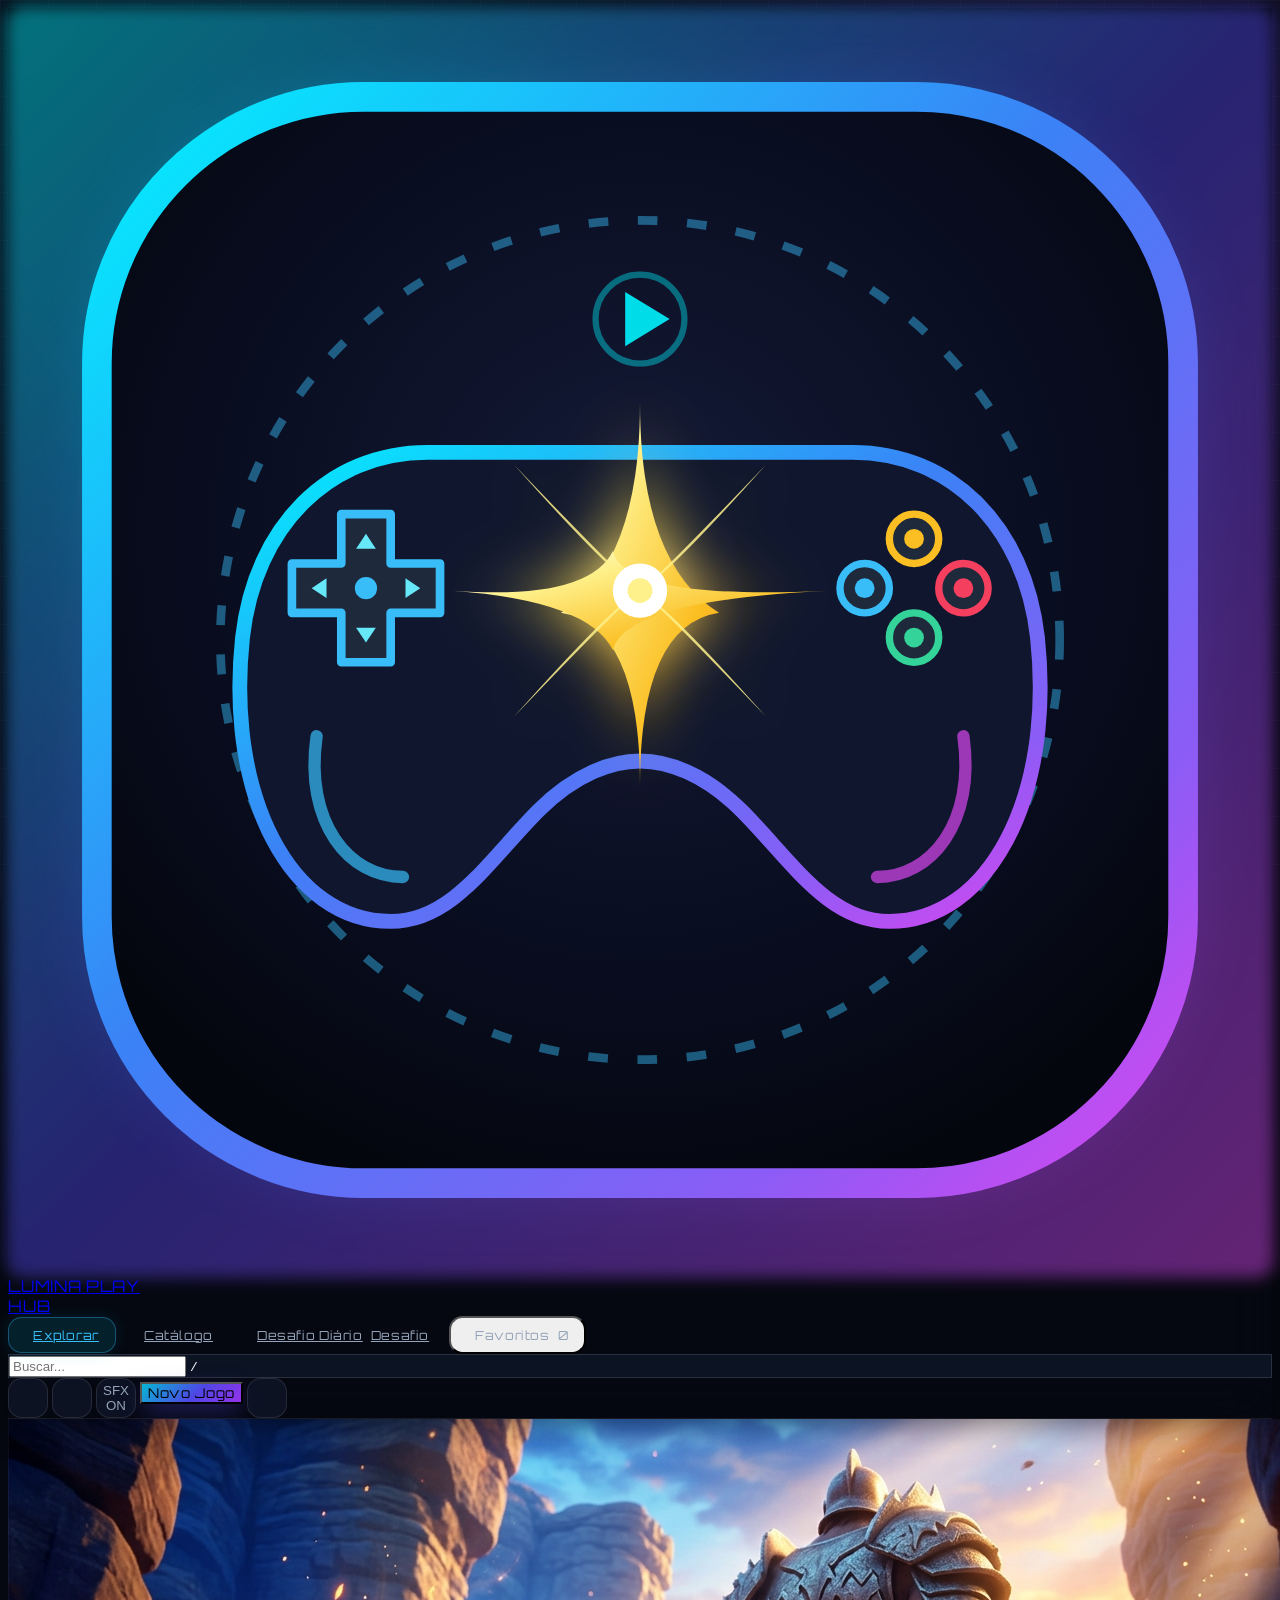
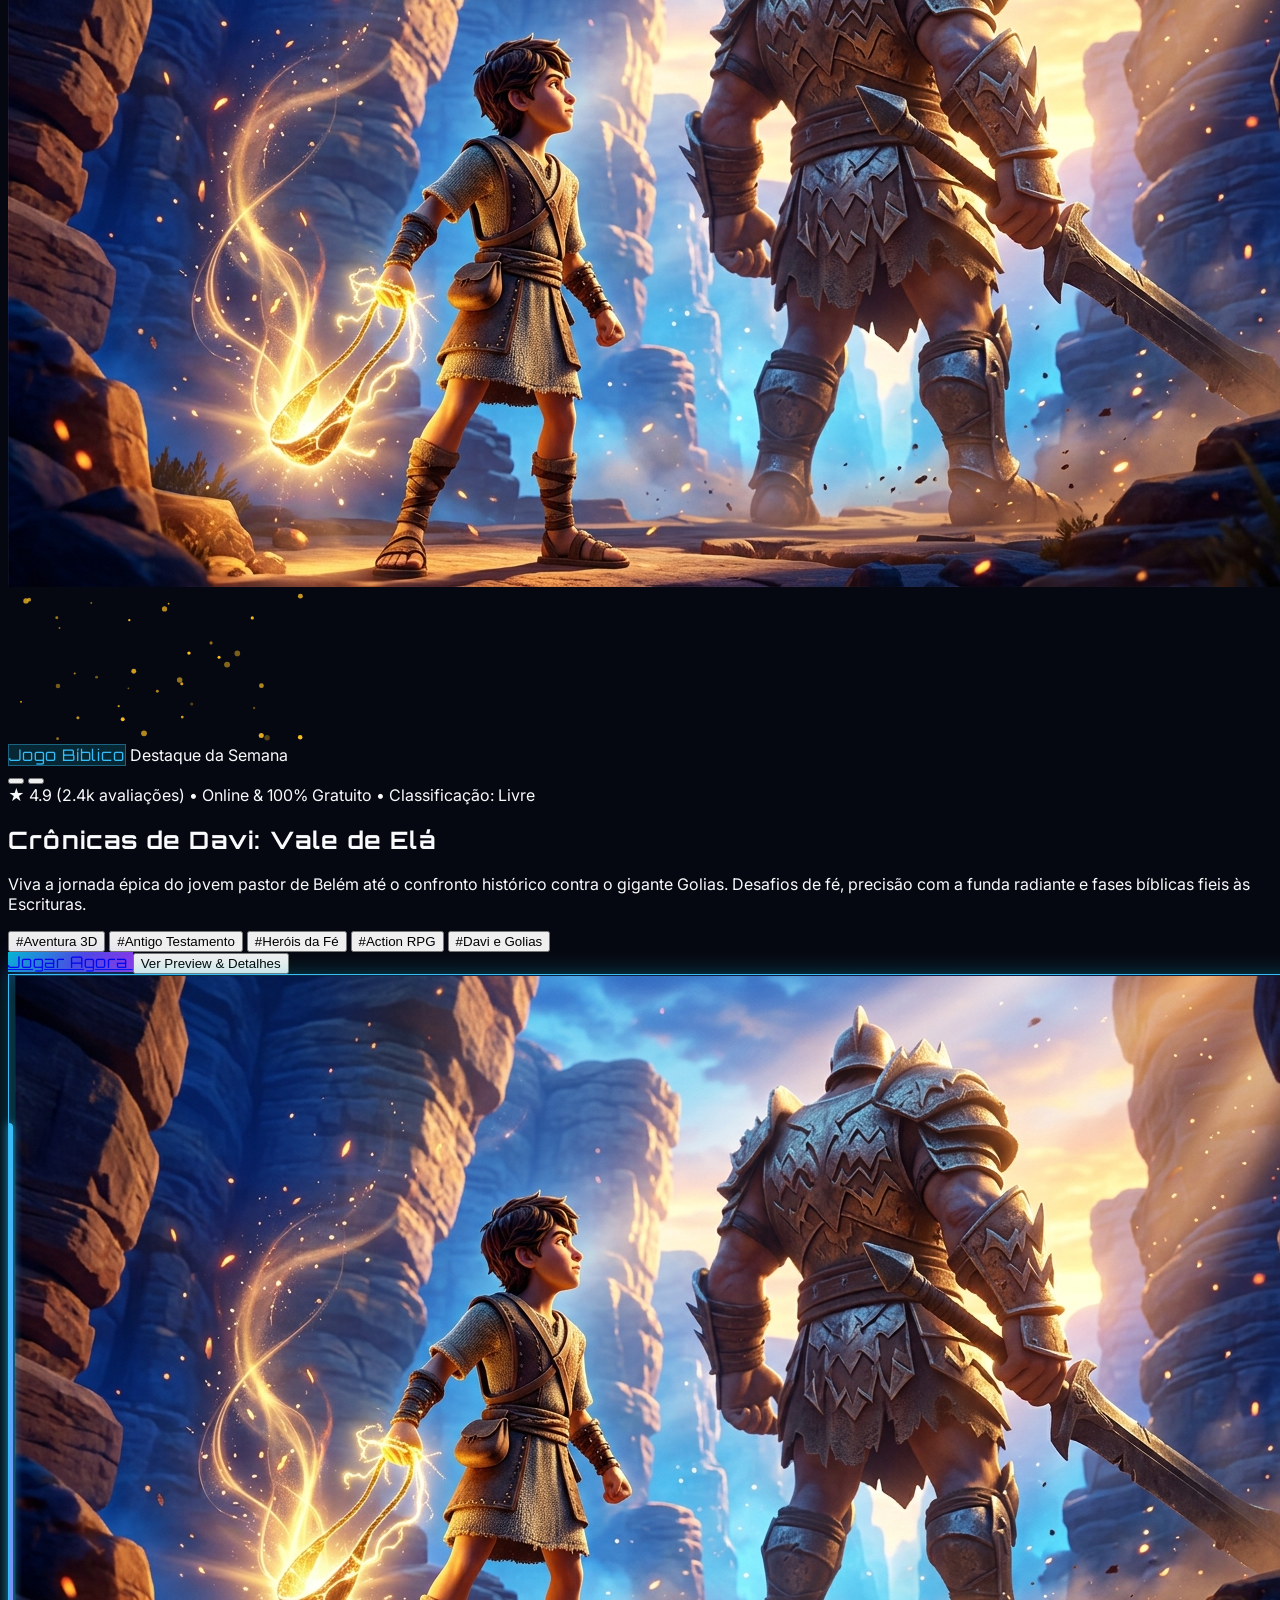
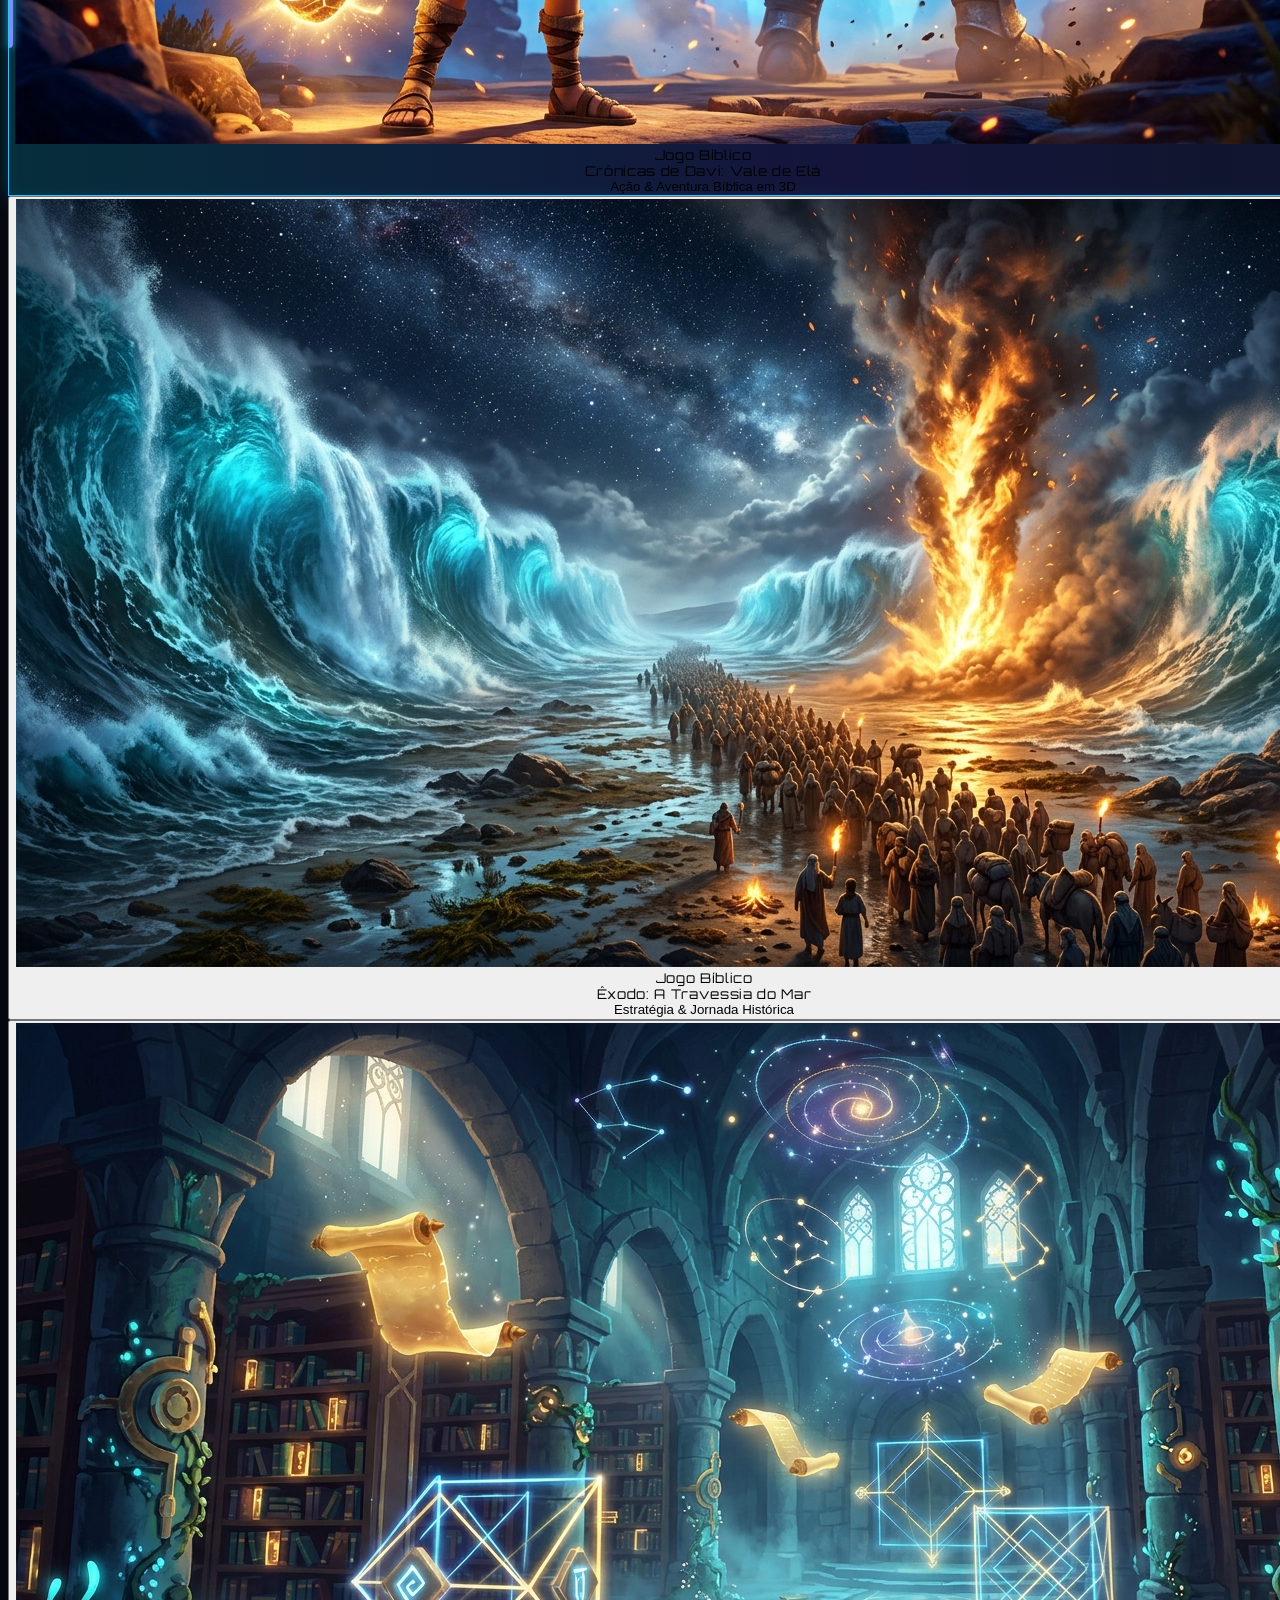
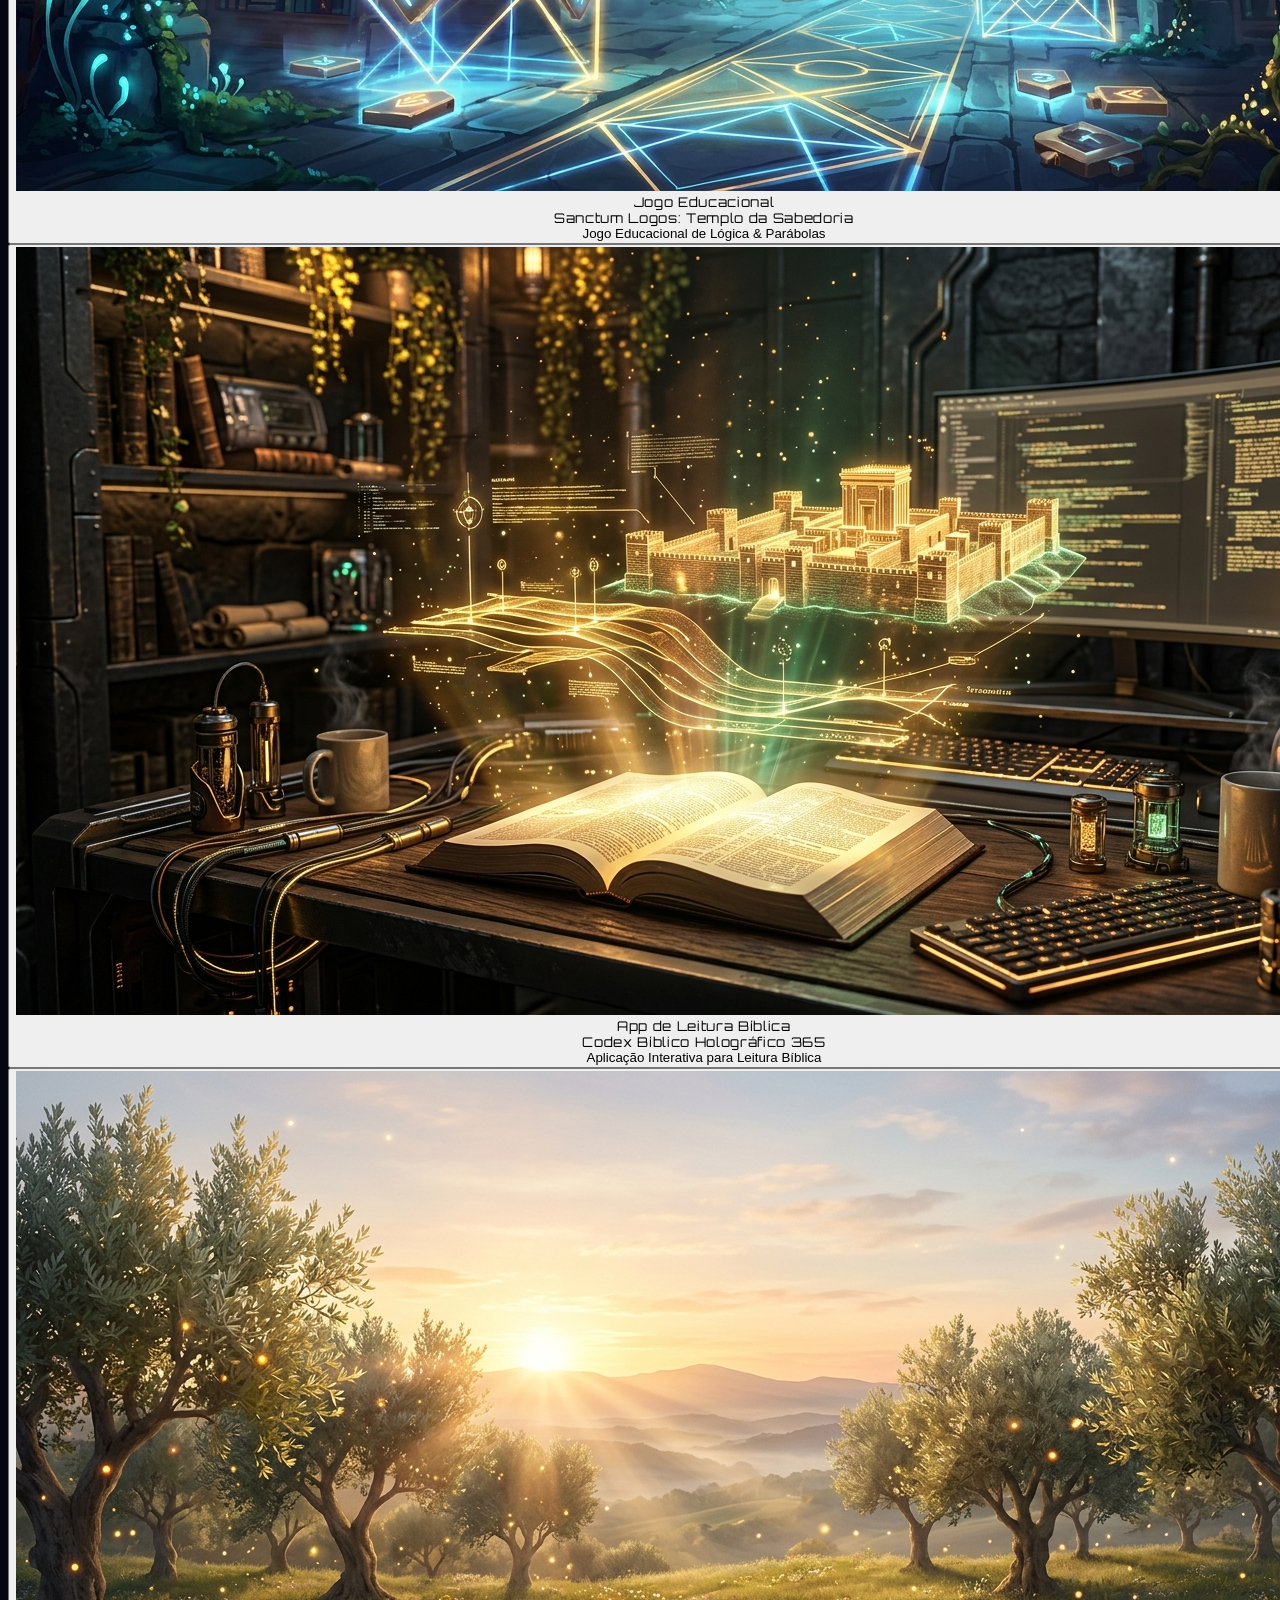
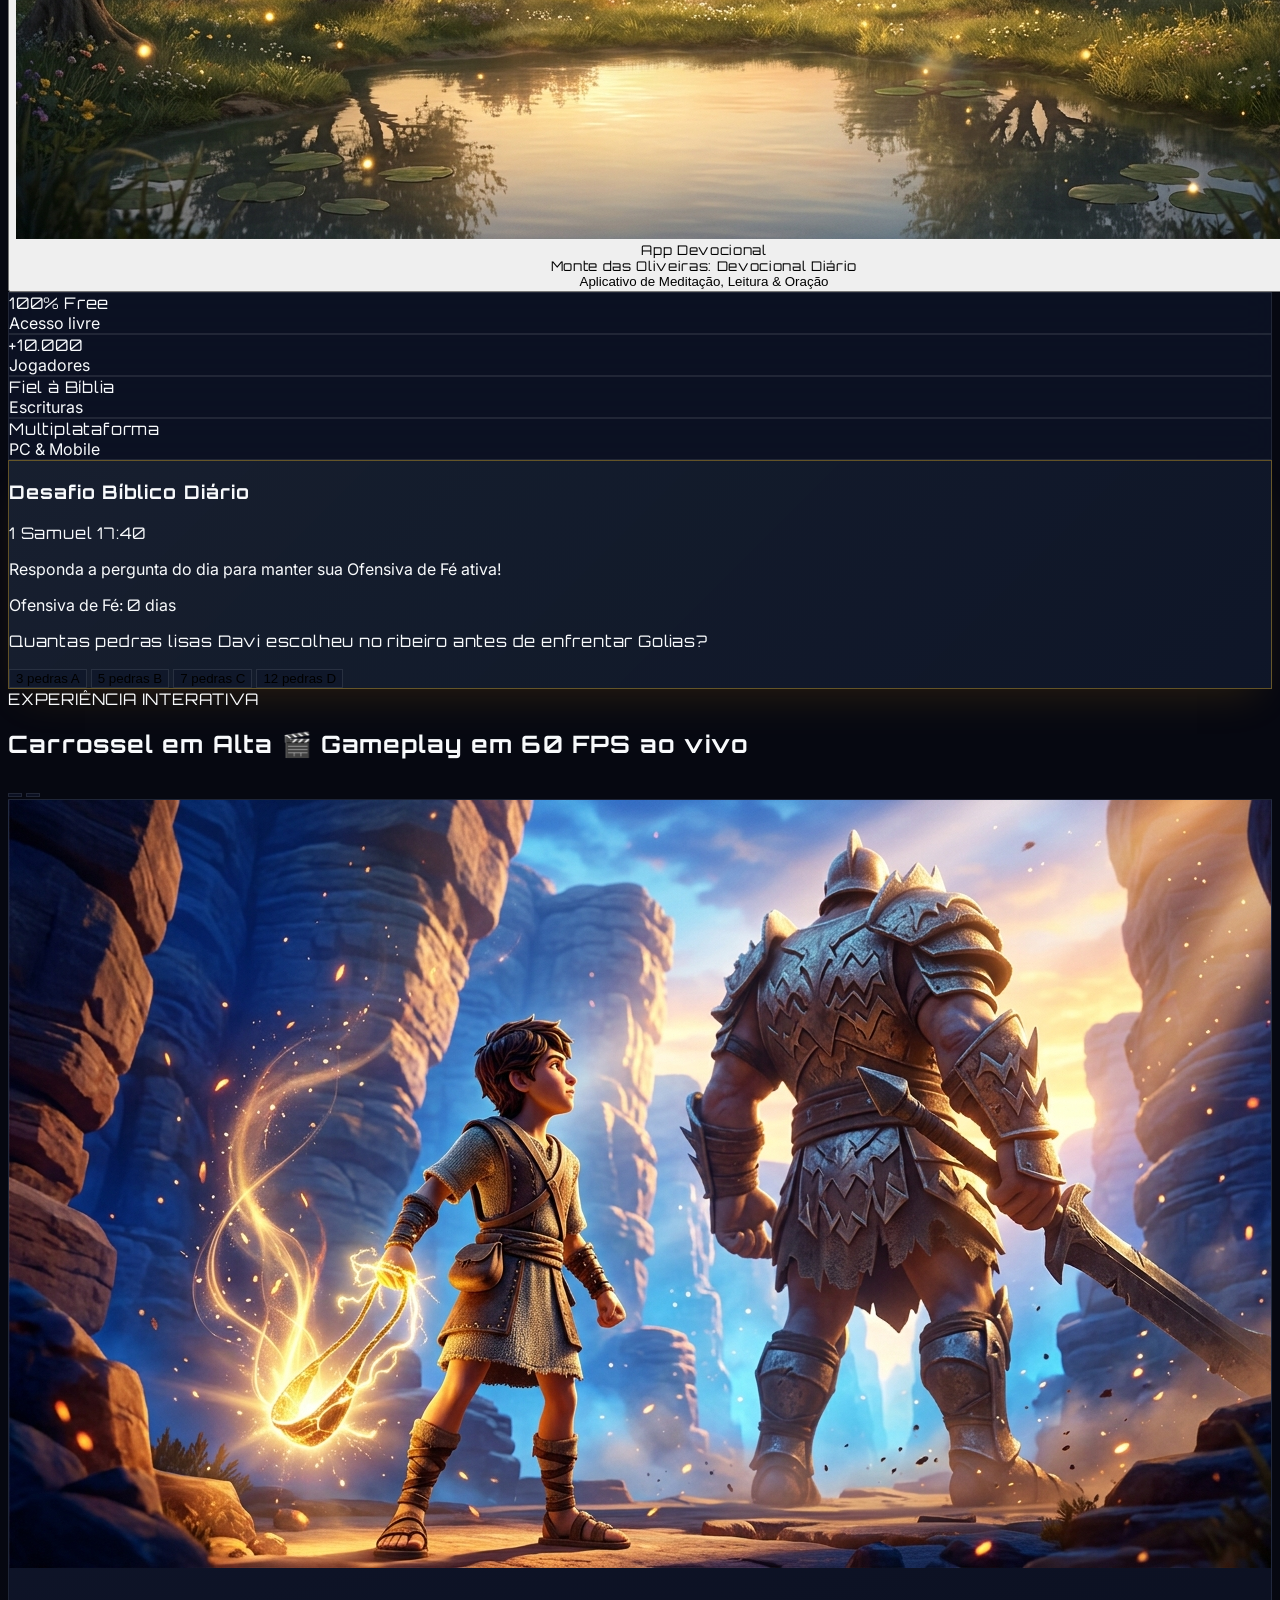
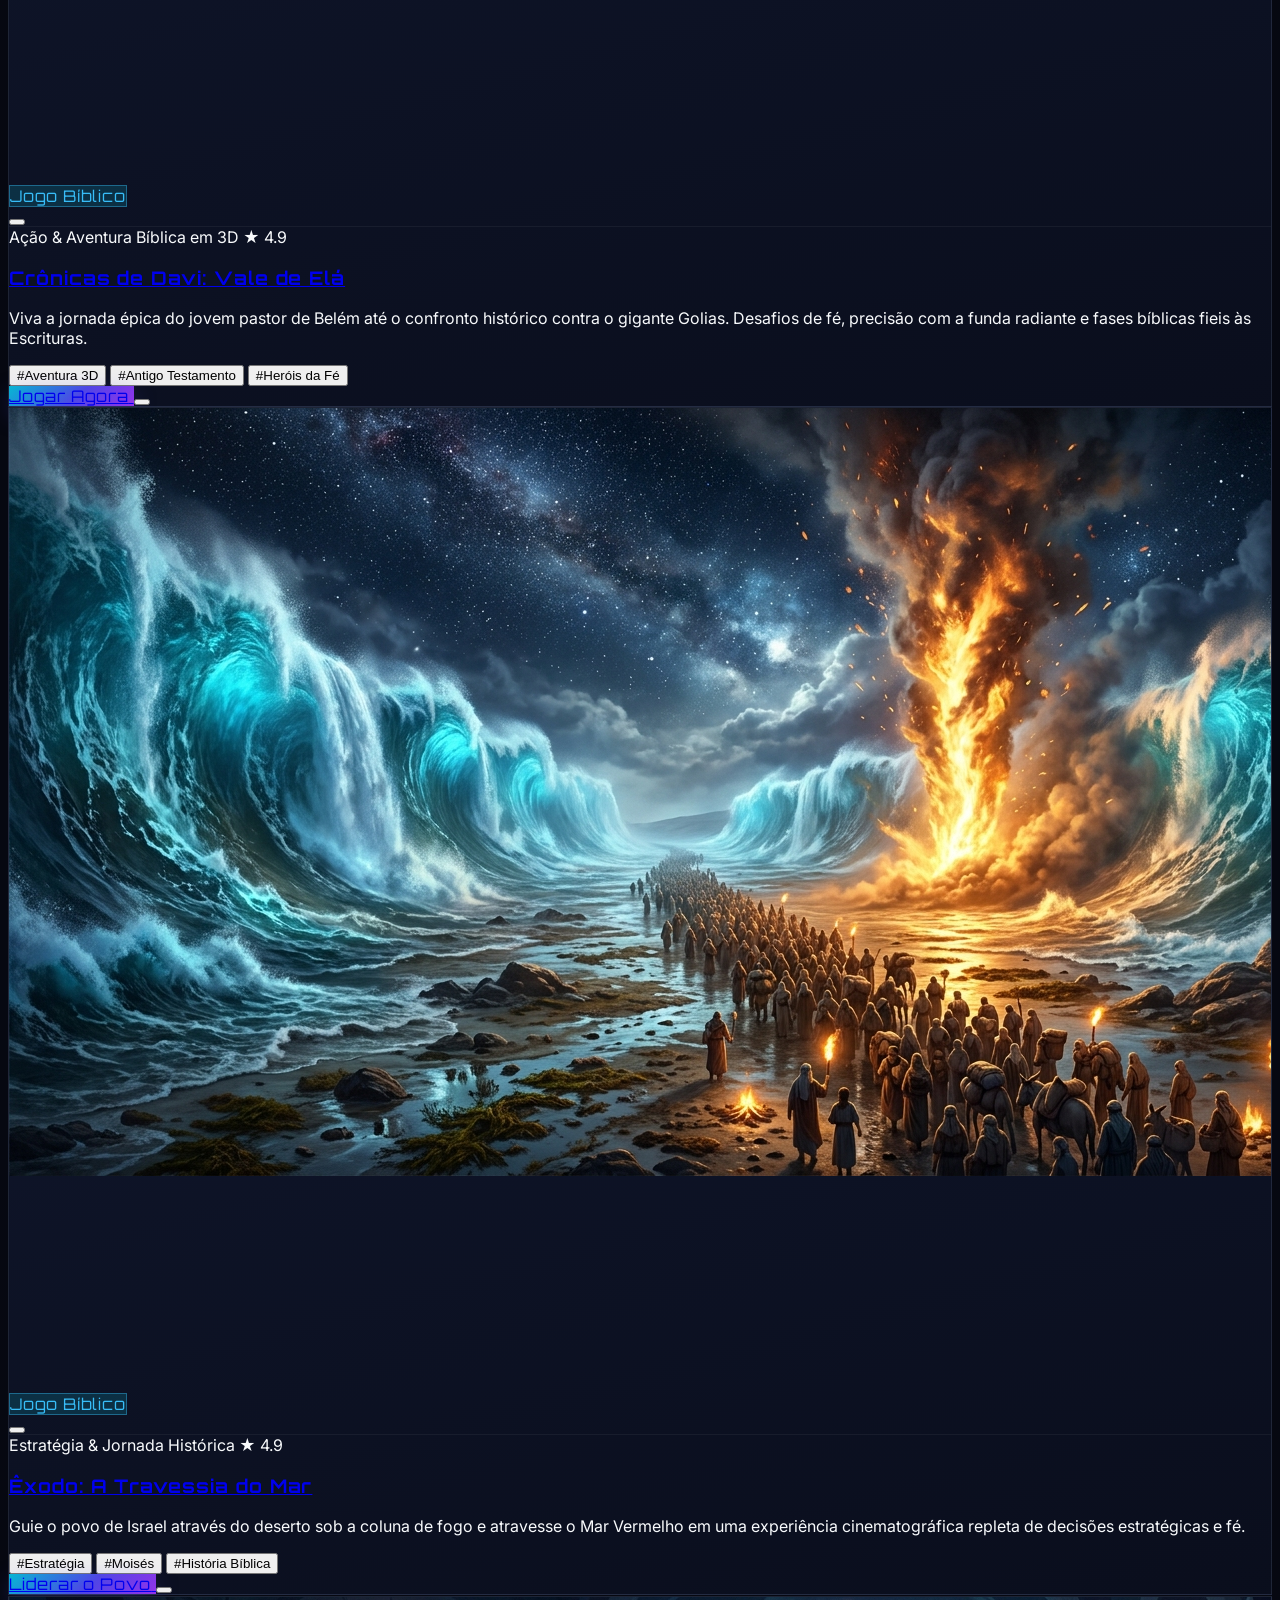
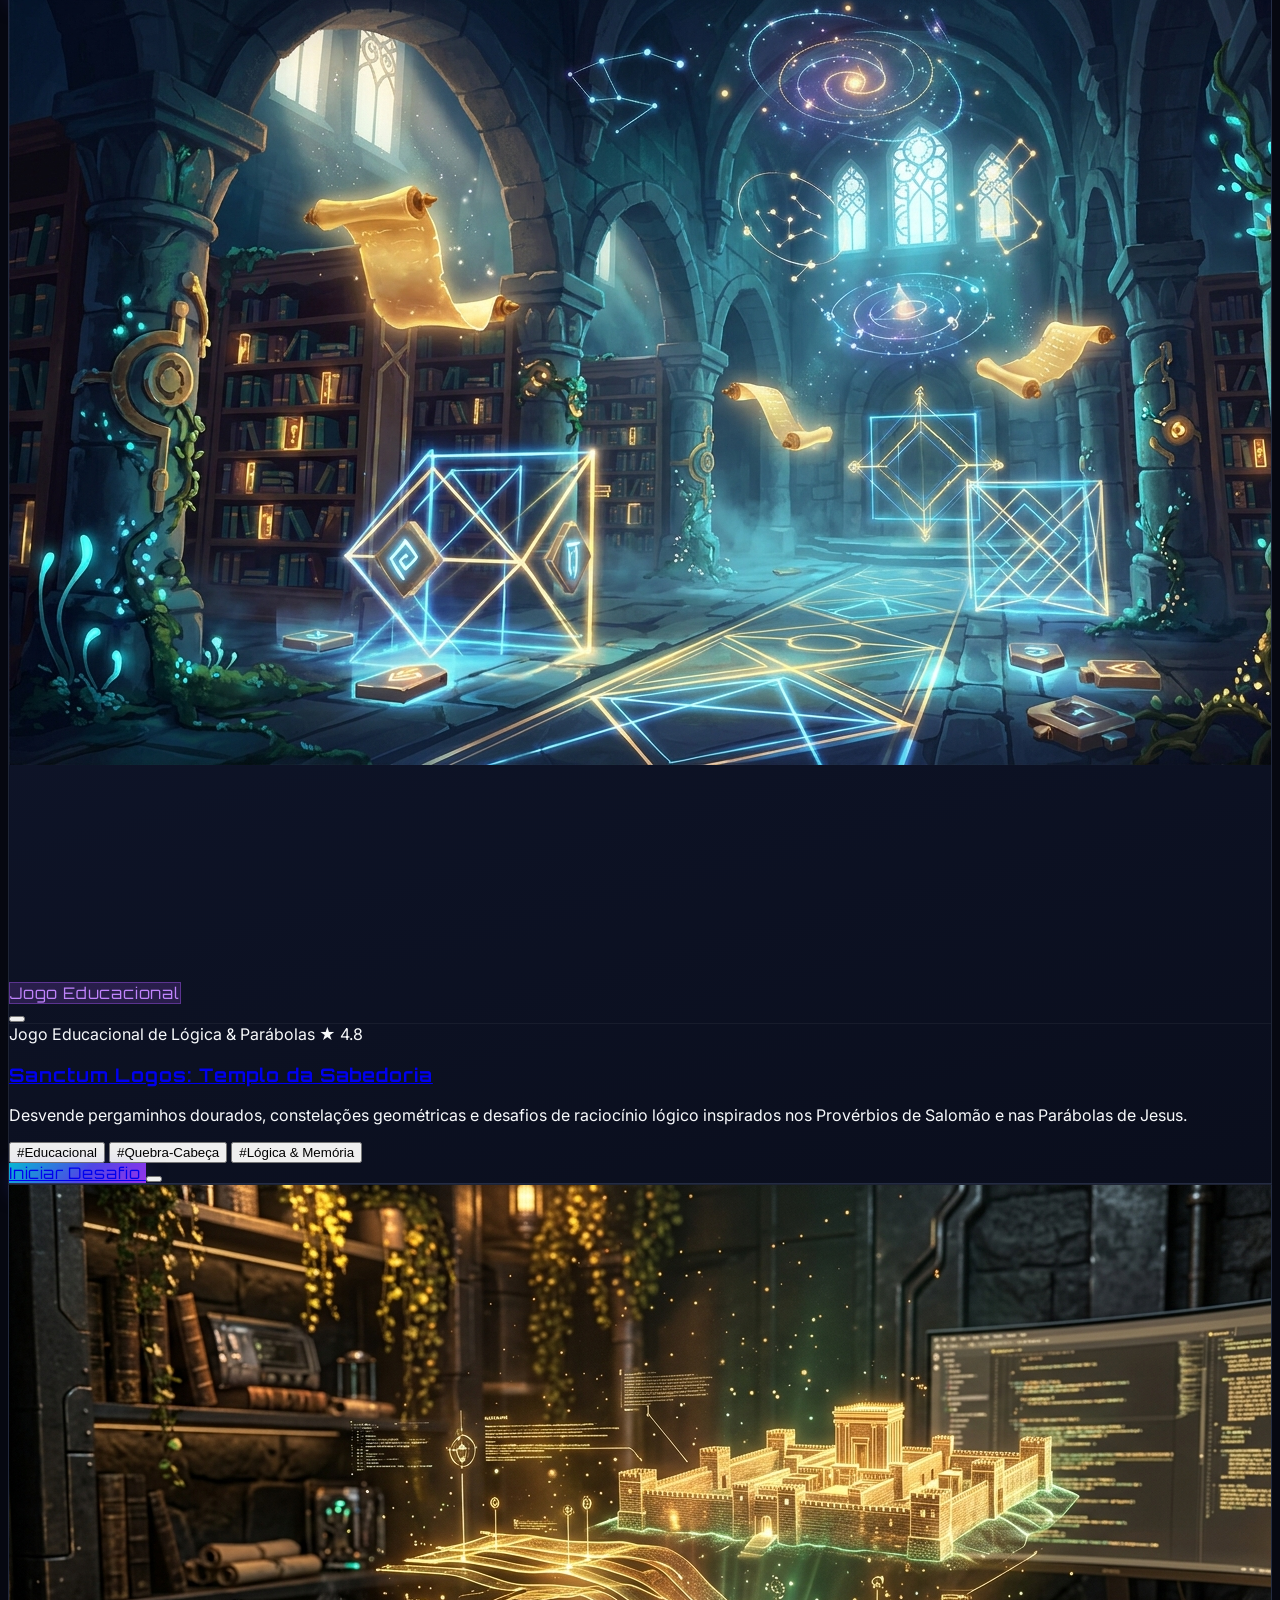
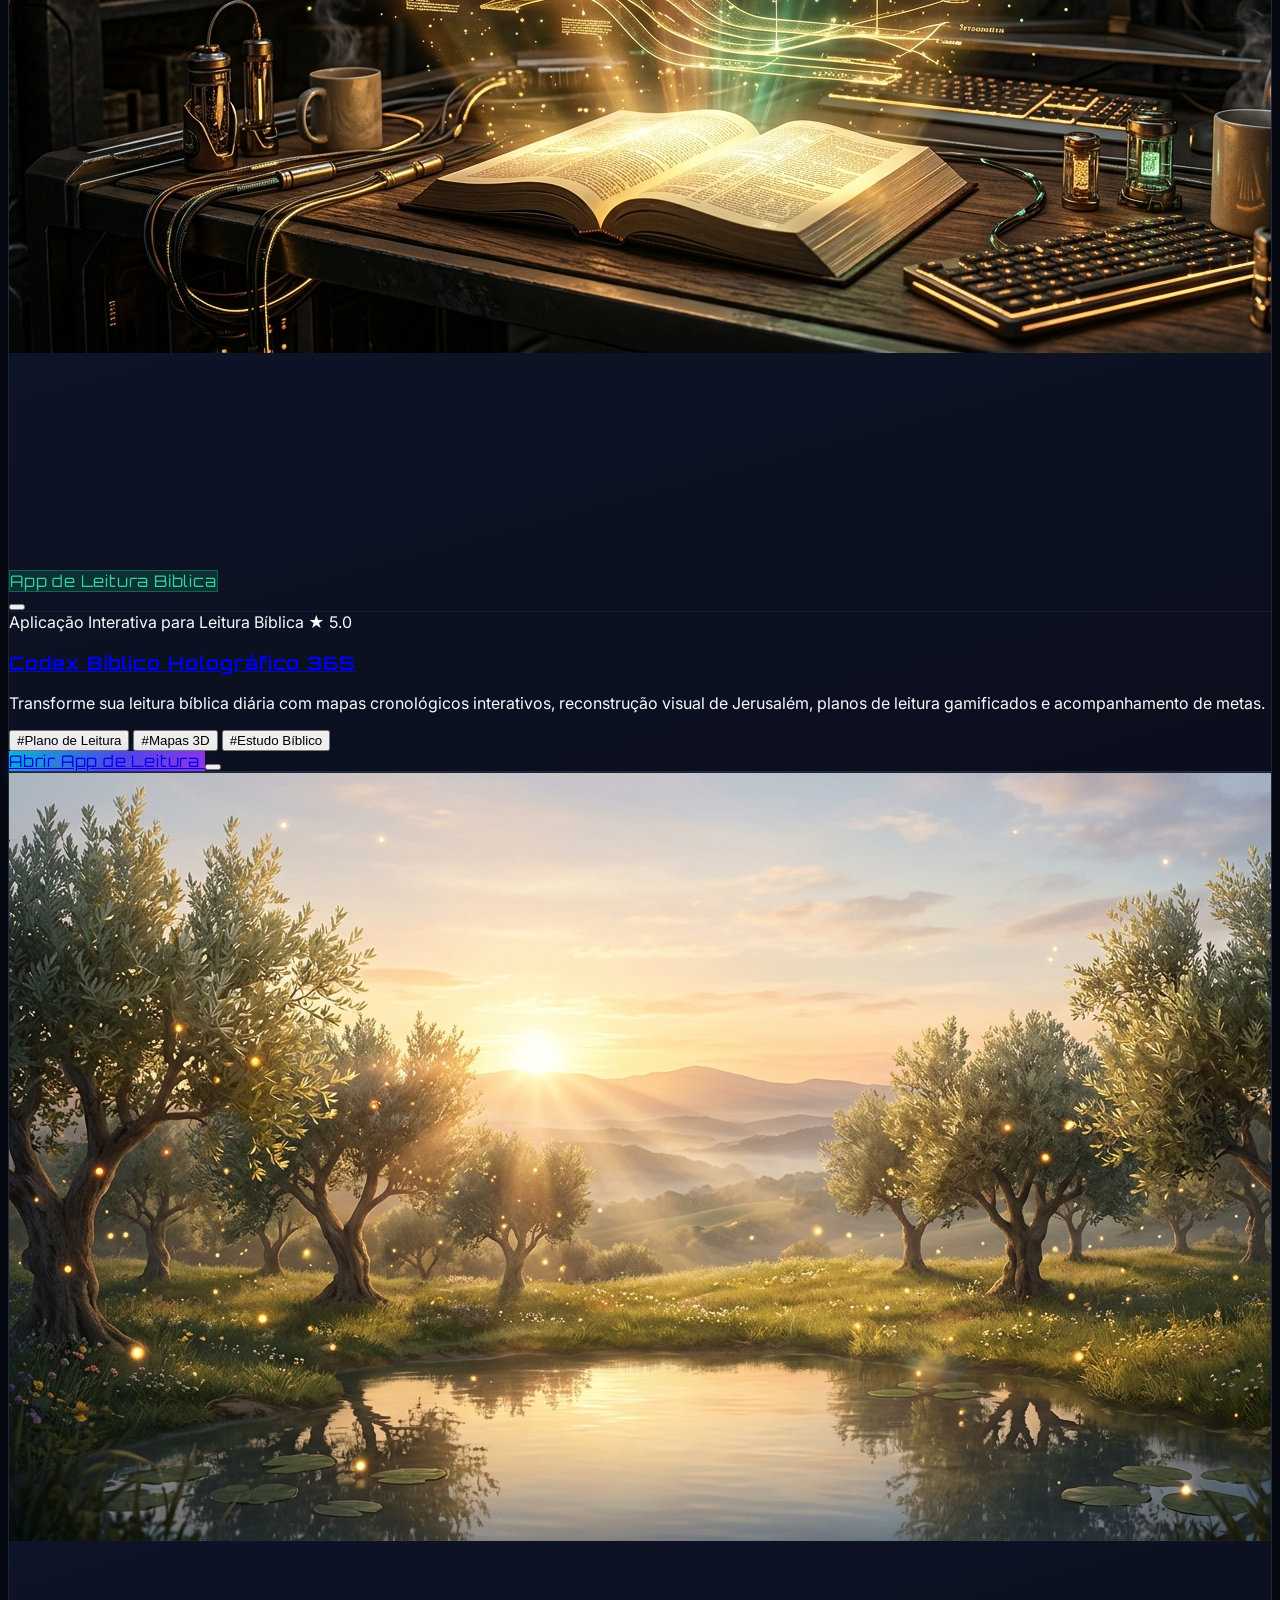
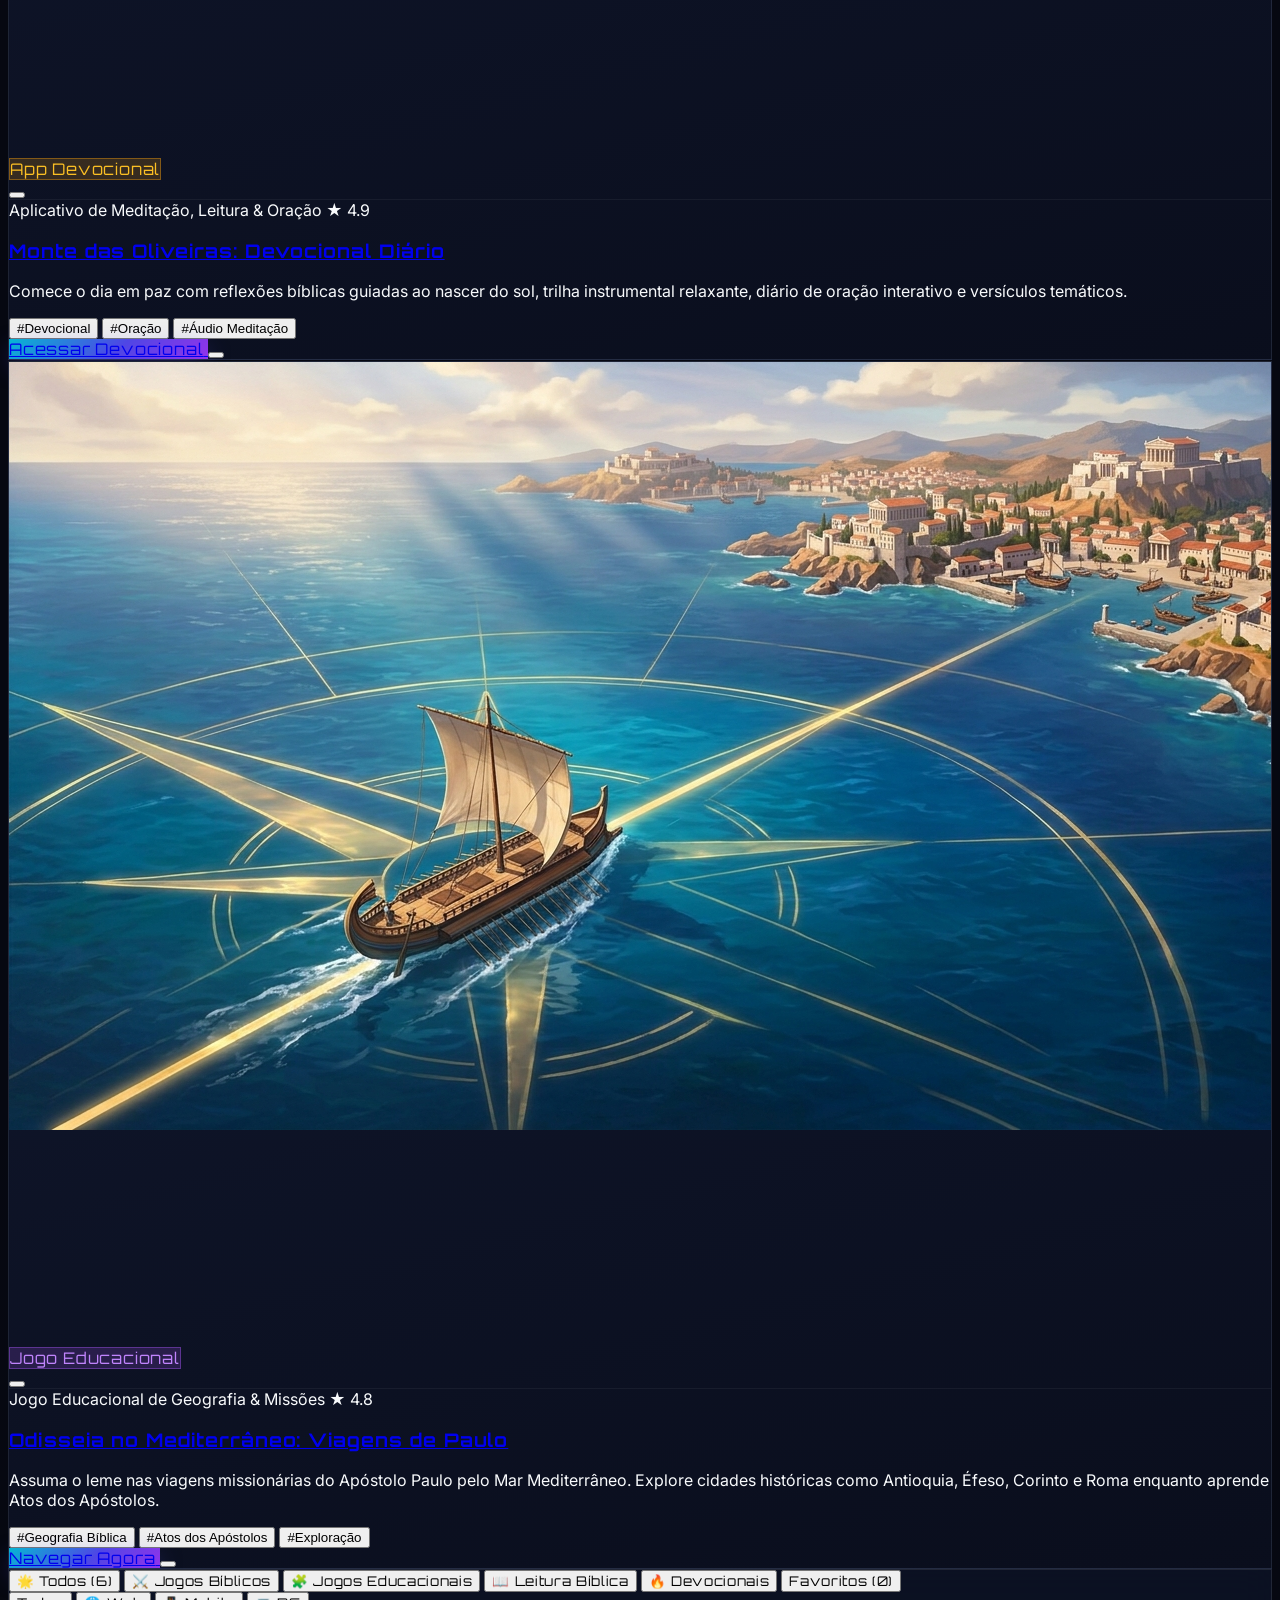
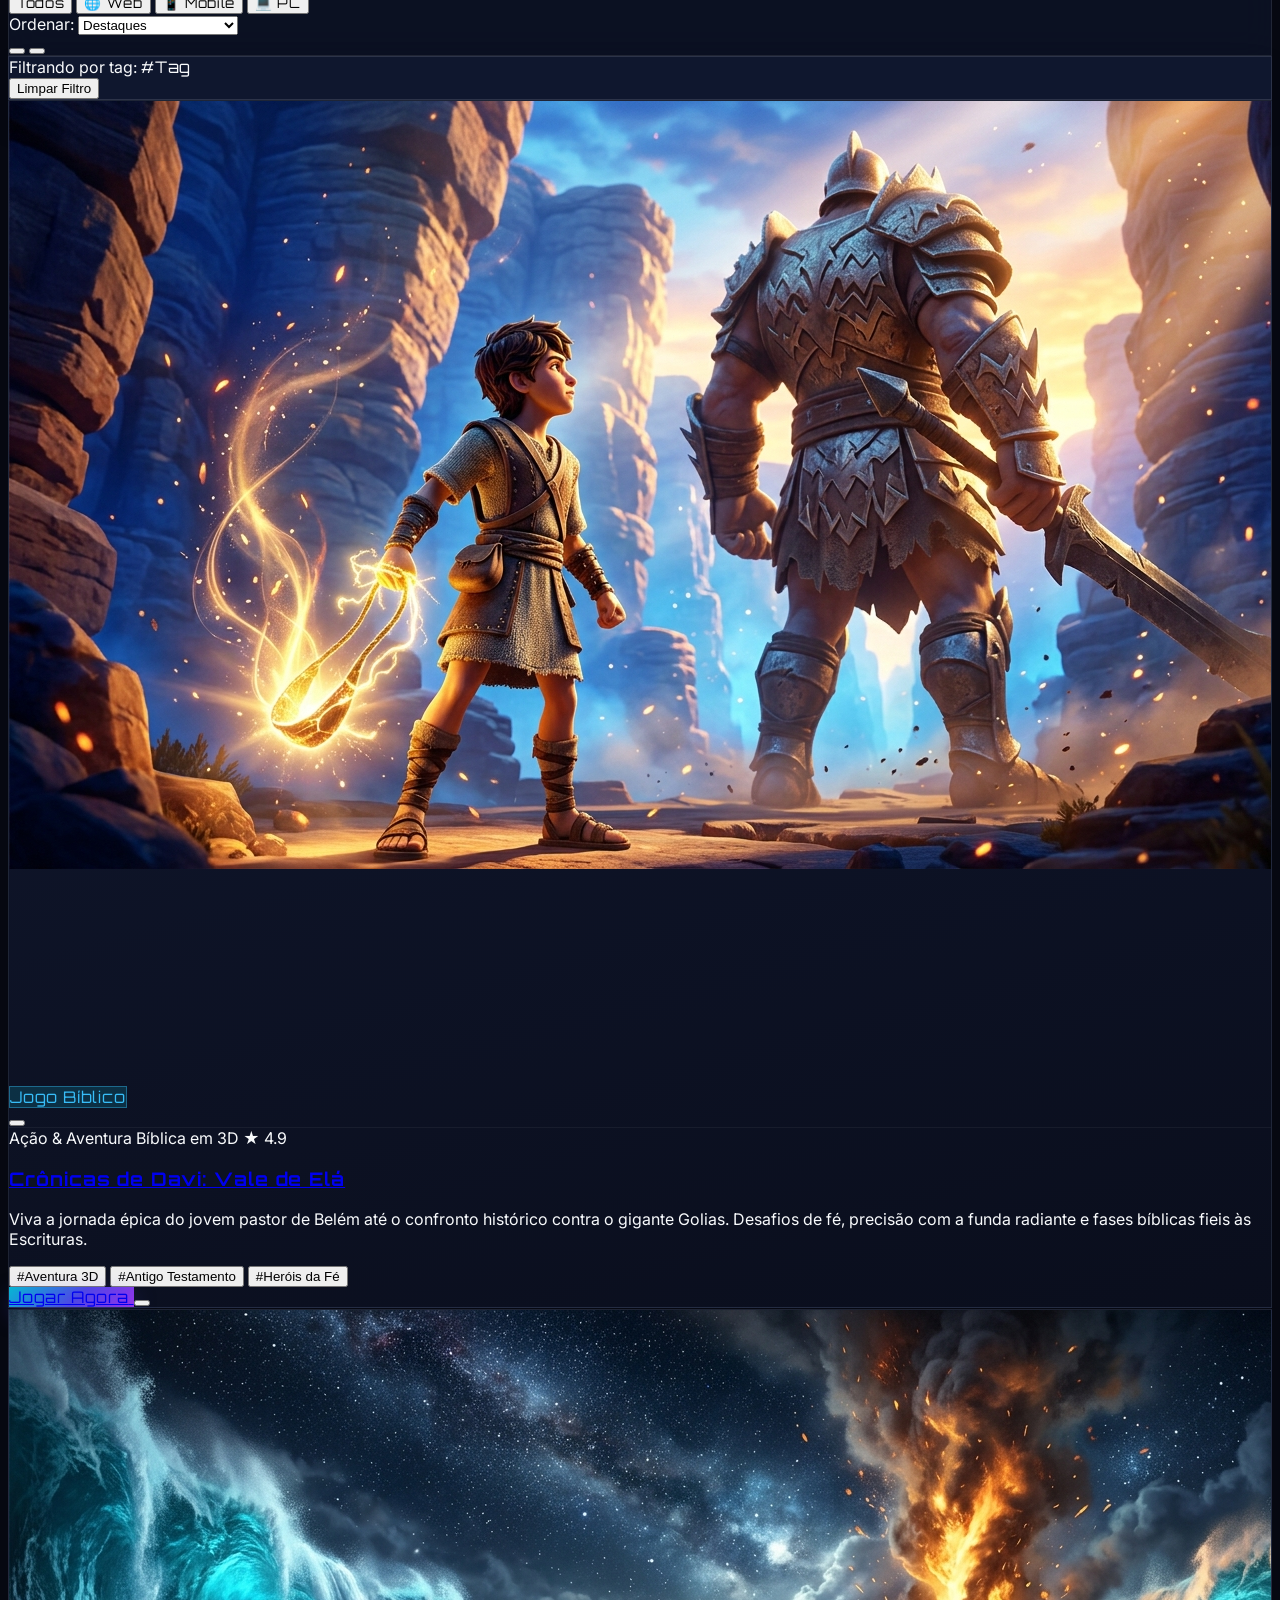
==== index.html @ 4ba0def4 "fix(header): responsividade total para tablets, laptops e telas intermediarias - Transicao dos links" ====
<!DOCTYPE html>
<html lang="pt-BR" class="dark">
<head>
  <meta charset="UTF-8" />
  <meta name="viewport" content="width=device-width, initial-scale=1.0" />
  <title>LUMINA PLAY // Vitrine Gamer de Jogos Bíblicos, Educacionais & Devocionais</title>
  <meta name="description" content="Portal oficial de jogos bíblicos 3D, jogos educacionais, leitura bíblica gamificada e aplicativos devocionais desenvolvidos para toda a família." />
  <meta name="theme-color" content="#060811" />

  <!-- Open Graph / Redes Sociais -->
  <meta property="og:title" content="LUMINA PLAY // Jogos Bíblicos & Apps Devocionais" />
  <meta property="og:description" content="Explore e jogue títulos bíblicos em 3D, aplicativos de leitura gamificada e devocionais diários." />
  <meta property="og:type" content="website" />

  <!-- Favicon & App Icons (Alta Resolução & Vector SVG) -->
  <link rel="icon" type="image/svg+xml" href="assets/icons/lumina-icon.svg" />
  <link rel="alternate icon" href="assets/icons/logo.svg" />
  <link rel="apple-touch-icon" href="assets/icons/lumina-icon.svg" />
  <link rel="mask-icon" href="assets/icons/lumina-icon.svg" color="#00f2fe" />
  <link rel="manifest" href="manifest.json" />

  <!-- Tailwind CSS & Lucide Icons -->
  <script src="https://cdn.tailwindcss.com/3.4.17"></script>
  <script src="https://unpkg.com/lucide@0.460.0/dist/umd/lucide.min.js"></script>

  <!-- Google Fonts: Inter & Orbitron -->
  <link rel="preconnect" href="https://fonts.googleapis.com">
  <link rel="preconnect" href="https://fonts.gstatic.com" crossorigin>
  <link href="https://fonts.googleapis.com/css2?family=Inter:wght@300;400;500;600;700;800&family=Orbitron:wght@600;700;800;900&display=swap" rel="stylesheet">

  <!-- Configuração do Tailwind -->
  <script>
    tailwind.config = {
      darkMode: 'class',
      theme: {
        extend: {
          fontFamily: {
            sans: ['Inter', 'sans-serif'],
            display: ['Orbitron', 'sans-serif']
          },
          colors: {
            brand: {
              cyan: '#00f2fe',
              indigo: '#4f46e5',
              purple: '#9333ea'
            }
          }
        }
      }
    };
  </script>

  <!-- Folha de Estilos Modular Externa -->
  <link rel="stylesheet" href="css/styles.css" />
</head>
<body class="min-h-screen bg-cyber-mesh selection:bg-cyan-400 selection:text-slate-950">

  <!-- ===================================================================== -->
  <!-- BARRA DE NAVEGAÇÃO SUPERIOR (TOP NAVIGATION // 100% RESPONSIVA)       -->
  <!-- ===================================================================== -->
  <header class="sticky top-0 z-40 glass-nav w-full px-3 sm:px-6 lg:px-10">
    <div class="w-full max-w-[1560px] mx-auto h-16 sm:h-20 flex items-center justify-between gap-2 sm:gap-4 lg:gap-6">
      
      <!-- Lado Esquerdo: Identidade Visual & Logo -->
      <a href="#topo" class="flex items-center gap-2 sm:gap-3 group shrink-0 whitespace-nowrap">
        <div class="brand-icon-wrapper w-9 h-9 sm:w-11 sm:h-11 rounded-xl sm:rounded-2xl bg-gradient-to-br from-cyan-400 via-indigo-500 to-purple-600 p-[2px] shadow-lg shadow-cyan-500/25 transition">
          <div class="w-full h-full bg-slate-950 rounded-[10px] sm:rounded-[14px] flex items-center justify-center p-1 sm:p-1.5 overflow-hidden">
            <img src="assets/icons/lumina-icon.svg" alt="Lumina Play Logo" class="w-full h-full object-contain" />
          </div>
        </div>
        <div class="flex items-center gap-1.5 sm:gap-2">
          <div class="flex items-baseline">
            <span class="font-gamer text-base sm:text-xl font-black tracking-wider text-white">LUMINA</span>
            <span class="font-gamer text-base sm:text-xl font-black tracking-wider bg-gradient-to-r from-cyan-400 to-indigo-400 bg-clip-text text-transparent ml-1">PLAY</span>
          </div>
          <span class="text-[9px] font-gamer uppercase tracking-widest px-2 py-0.5 rounded-full bg-cyan-500/15 text-cyan-300 border border-cyan-400/30 font-bold hidden 2xl:inline-block">
            HUB
          </span>
        </div>
      </a>

      <!-- Centro: Links de Navegação (exibição apenas a partir de lg: 1024px para evitar quebras em tablets) -->
      <nav class="hidden lg:flex items-center gap-1.5 xl:gap-3 shrink-0" aria-label="Navegação Principal">
        <a href="#topo" class="header-nav-link is-active">
          <i data-lucide="Compass" class="w-4 h-4 text-cyan-400 shrink-0"></i>
          <span>Explorar</span>
        </a>
        <a href="#catalogoCompleto" class="header-nav-link">
          <i data-lucide="Gamepad2" class="w-4 h-4 shrink-0"></i>
          <span>Catálogo</span>
        </a>
        <a href="#desafioDiarioSection" class="header-nav-link">
          <i data-lucide="Flame" class="w-4 h-4 text-amber-400 shrink-0"></i>
          <span class="hidden xl:inline">Desafio Diário</span>
          <span class="xl:hidden">Desafio</span>
        </a>
        <button type="button" data-nav-cat="favoritos" class="header-nav-link nav-cat-btn text-rose-300 hover:text-white">
          <i data-lucide="Heart" class="w-4 h-4 fill-rose-500 text-rose-500 shrink-0"></i>
          <span>Favoritos</span>
          <span id="headerCountFavorites" class="px-1.5 py-0.5 rounded-full bg-rose-500/20 text-rose-300 text-[10px] font-bold border border-rose-500/30">0</span>
        </button>
      </nav>

      <!-- Lado Direito: Busca, SFX, Instalação PWA, Botão Novo Jogo & Menu Mobile/Tablet -->
      <div class="flex items-center gap-1.5 sm:gap-2 lg:gap-3 shrink-0">
        
        <!-- Barra de Busca Desktop / Tablet (a partir de sm: 640px com largura flexível) -->
        <div class="hidden sm:flex relative w-36 md:w-44 lg:w-40 xl:w-56 focus-within:w-48 xl:focus-within:w-64 search-box-sleek rounded-xl sm:rounded-2xl items-center transition-all duration-300">
          <i data-lucide="Search" class="w-3.5 h-3.5 text-slate-400 absolute left-3 pointer-events-none"></i>
          <input
            id="globalSearchInput"
            type="text"
            placeholder="Buscar..."
            class="w-full pl-8 pr-7 py-1.5 sm:py-2 rounded-xl sm:rounded-2xl bg-transparent text-xs text-white placeholder-slate-400 focus:outline-none"
          />
          <kbd class="hidden md:inline-block absolute right-2.5 text-[9px] font-mono text-slate-500 bg-slate-900 border border-slate-700/60 px-1 py-0.5 rounded pointer-events-none">
            /
          </kbd>
        </div>

        <!-- Botão Toggle de Busca no Mobile (< 640px) -->
        <button
          id="btnToggleMobileSearch"
          type="button"
          class="sm:hidden header-icon-btn"
          title="Buscar Jogos"
          aria-label="Buscar Jogos"
        >
          <i data-lucide="Search" class="w-4 h-4 text-cyan-400"></i>
        </button>

        <!-- Botão Instalar App (PWA) -->
        <button
          id="btnPwaInstall"
          type="button"
          class="hidden header-icon-btn"
          title="Instalar Lumina Play como Aplicativo"
          aria-label="Instalar App"
        >
          <i data-lucide="Download" class="w-4 h-4 text-cyan-400"></i>
        </button>

        <!-- Toggle de Sons SFX -->
        <button
          id="btnSoundToggle"
          type="button"
          class="header-icon-btn"
          title="Ativar/Desativar Efeitos Sonoros"
          aria-label="Ativar ou Desativar Som"
        >
          <i id="soundIcon" data-lucide="Volume2" class="w-4 h-4 text-cyan-400"></i>
          <span id="soundStatusText" class="sr-only">SFX ON</span>
        </button>

        <!-- Botão Adicionar Jogo / Gerador -->
        <button
          id="btnOpenAddGame"
          type="button"
          class="btn-launch px-2.5 py-2 sm:px-3.5 sm:py-2.5 rounded-xl sm:rounded-2xl text-xs font-gamer font-bold text-white uppercase tracking-wider flex items-center gap-1.5 shrink-0 shadow-lg whitespace-nowrap"
          title="Adicionar Jogo ou Gerar Código"
        >
          <i data-lucide="Plus" class="w-4 h-4"></i>
          <span class="hidden sm:inline">Novo Jogo</span>
        </button>

        <!-- Botão Menu Dropdown para Tablets e Celulares (< 1024px) -->
        <button
          id="btnHeaderMenuToggle"
          type="button"
          class="lg:hidden header-icon-btn"
          title="Abrir Menu de Navegação"
          aria-label="Abrir Menu de Navegação"
        >
          <i id="headerMenuIcon" data-lucide="Menu" class="w-4 h-4 text-slate-300"></i>
        </button>

      </div>

    </div>

    <!-- Barra de Busca Expansível Exclusiva para Celulares (< 640px) -->
    <div id="mobileSearchBar" class="sm:hidden">
      <div class="relative w-full pb-3 pt-1">
        <i data-lucide="Search" class="w-4 h-4 text-slate-400 absolute left-3.5 top-1/2 -translate-y-1/2 -mt-1 pointer-events-none"></i>
        <input
          id="mobileSearchInput"
          type="text"
          placeholder="Buscar jogos, temas, livros..."
          class="w-full pl-10 pr-4 py-2 rounded-xl bg-slate-900 border border-cyan-400/40 text-xs text-white placeholder-slate-400 focus:outline-none"
        />
      </div>
    </div>

    <!-- Menu Dropdown para Tablets e Telas Menores (< 1024px) -->
    <div id="headerMobileDropdown" class="lg:hidden header-mobile-dropdown">
      <div class="px-2 pt-2 pb-4 space-y-1.5 border-t border-white/10 mt-1">
        <a href="#topo" class="mobile-dropdown-link is-active">
          <i data-lucide="Compass" class="w-4 h-4 text-cyan-400 shrink-0"></i>
          <span>Explorar Destaques</span>
        </a>
        <a href="#catalogoCompleto" class="mobile-dropdown-link">
          <i data-lucide="Gamepad2" class="w-4 h-4 text-purple-400 shrink-0"></i>
          <span>Catálogo de Jogos & Apps</span>
        </a>
        <a href="#desafioDiarioSection" class="mobile-dropdown-link">
          <i data-lucide="Flame" class="w-4 h-4 text-amber-400 shrink-0"></i>
          <span>Desafio Bíblico Diário</span>
        </a>
        <button type="button" data-nav-cat="favoritos" class="mobile-dropdown-link w-full text-left justify-between">
          <div class="flex items-center gap-2.5">
            <i data-lucide="Heart" class="w-4 h-4 fill-rose-500 text-rose-500 shrink-0"></i>
            <span>Meus Favoritos</span>
          </div>
          <span id="dropdownCountFavorites" class="px-2 py-0.5 rounded-full bg-rose-500/20 text-rose-300 text-[10px] font-bold border border-rose-500/30">0</span>
        </button>
      </div>
    </div>
  </header>

  <!-- ===================================================================== -->
  <!-- CONTEÚDO PRINCIPAL DA VITRINE                                         -->
  <!-- ===================================================================== -->
  <main id="topo" class="max-w-7xl mx-auto px-4 sm:px-6 lg:px-10 py-6 sm:py-8 space-y-12">

    <!-- 1. HERO SPOTLIGHT CAROUSEL (ESTILO EPIC STORE / PLAYSTATION STORE) -->
    <section aria-label="Carrossel de Destaques Principais" class="grid grid-cols-1 lg:grid-cols-12 gap-4 items-stretch">
      
      <!-- Palco Principal do Slide Ativo (9 Colunas no Desktop) -->
      <div id="heroMainStage" class="lg:col-span-9 relative rounded-3xl overflow-hidden border border-white/10 shadow-2xl min-h-[400px] sm:min-h-[480px] flex flex-col justify-end group bg-slate-950">
        <!-- Imagem de Capa em Alta Resolução -->
        <img
          id="heroBannerImg"
          src="assets/images/cronicas-de-davi.jpg"
          alt="Capa do Jogo em Destaque"
          class="absolute inset-0 w-full h-full object-cover object-center transition-all duration-700 scale-105 group-hover:scale-100"
        />

        <!-- Canvas de Partículas Celestiais Luminosas -->
        <canvas id="heroAmbientCanvas" class="absolute inset-0 w-full h-full pointer-events-none opacity-75"></canvas>

        <!-- Degradês Cinematográficos de Iluminação -->
        <div class="absolute inset-0 bg-gradient-to-t from-[#060811] via-[#060811]/70 to-transparent"></div>
        <div class="absolute inset-0 bg-gradient-to-r from-[#060811]/95 via-[#060811]/50 to-transparent"></div>

        <!-- Badges Flutuantes do Topo -->
        <div class="absolute top-3 left-3 right-3 sm:top-5 sm:left-5 sm:right-5 flex items-center justify-between gap-2 z-10">
          <div class="flex items-center gap-1.5 sm:gap-2">
            <span id="heroCategoryPill" class="px-2.5 py-0.5 sm:px-3 sm:py-1 rounded-full text-[10px] sm:text-xs font-gamer uppercase tracking-wider badge-biblico backdrop-blur-md whitespace-nowrap">
              JOGO BÍBLICO DE AÇÃO
            </span>
            <span class="hidden sm:inline-flex px-3 py-1 rounded-full text-xs font-semibold bg-amber-500/20 text-amber-300 border border-amber-400/40 backdrop-blur-md items-center gap-1.5 badge-special whitespace-nowrap">
              <i data-lucide="Flame" class="w-3.5 h-3.5"></i>
              <span id="heroSpecialBadge">Destaque da Semana</span>
            </span>
          </div>

          <!-- Controles de Setas Anterior / Próximo -->
          <div class="flex items-center gap-1.5 sm:gap-2">
            <button id="btnHeroPrev" type="button" class="w-8 h-8 sm:w-9 sm:h-9 rounded-xl bg-slate-950/75 hover:bg-cyan-500 hover:text-slate-950 text-white border border-white/15 backdrop-blur-md flex items-center justify-center transition" title="Slide Anterior (Seta Esquerda)">
              <i data-lucide="ChevronLeft" class="w-4 h-4 sm:w-5 sm:h-5"></i>
            </button>
            <button id="btnHeroNext" type="button" class="w-8 h-8 sm:w-9 sm:h-9 rounded-xl bg-slate-950/75 hover:bg-cyan-500 hover:text-slate-950 text-white border border-white/15 backdrop-blur-md flex items-center justify-center transition" title="Próximo Slide (Seta Direita)">
              <i data-lucide="ChevronRight" class="w-4 h-4 sm:w-5 sm:h-5"></i>
            </button>
          </div>
        </div>

        <!-- Textos e Ações Principais do Slide -->
        <div class="relative z-10 p-4 sm:p-8 lg:p-10 max-w-2xl space-y-3 sm:space-y-4">
          <div class="flex flex-wrap items-center gap-2 sm:gap-3 text-xs text-slate-300">
            <span id="heroRating" class="flex items-center gap-1 text-amber-400 font-bold text-xs">
              ★ 4.9 (2.4k avaliações)
            </span>
            <span class="hidden sm:inline">•</span>
            <span class="text-cyan-300 font-medium hidden sm:inline">Online & 100% Gratuito</span>
            <span>•</span>
            <span id="heroAge" class="px-2 py-0.5 rounded bg-emerald-500/20 text-emerald-300 border border-emerald-500/30 text-[10px] sm:text-[11px] font-bold">Livre</span>
          </div>

          <h1 id="heroTitle" class="font-gamer text-xl sm:text-3xl lg:text-5xl font-black text-white tracking-tight leading-tight sm:leading-none">
            CRÔNICAS DE DAVI: VALE DE ELÁ
          </h1>

          <p id="heroDescription" class="text-slate-200 text-xs sm:text-sm lg:text-base leading-relaxed line-clamp-2 sm:line-clamp-3">
            Viva a jornada épica do jovem pastor de Belém até o confronto histórico contra Golias. Desafios de fé, mira estratégica com a funda radiante e trilha sonora imersiva.
          </p>

          <!-- Tags Rápidas -->
          <div id="heroTags" class="flex flex-wrap gap-1.5 sm:gap-2 pt-1"></div>

          <!-- Botões de Ação do Hero -->
          <div class="pt-2 sm:pt-3 flex flex-col sm:flex-row items-stretch sm:items-center gap-2.5 sm:gap-3">
            <a
              id="heroLaunchLink"
              href="https://www.bible.com/pt"
              target="_blank"
              rel="noopener noreferrer"
              class="btn-launch px-6 py-3 rounded-xl sm:rounded-2xl font-gamer font-bold text-xs sm:text-sm text-white uppercase tracking-wider flex items-center justify-center gap-2.5"
            >
              <i data-lucide="Play" class="w-4 h-4 fill-white"></i>
              <span id="heroLaunchBtnText">Jogar Agora</span>
              <i data-lucide="ExternalLink" class="w-4 h-4 opacity-80"></i>
            </a>

            <button
              id="btnHeroTrailer"
              type="button"
              class="px-5 py-3 rounded-xl sm:rounded-2xl bg-slate-900/85 hover:bg-slate-800 text-white border border-white/15 backdrop-blur-md font-semibold text-xs sm:text-sm flex items-center justify-center gap-2 transition"
            >
              <i data-lucide="Film" class="w-4 h-4 text-cyan-400"></i>
              <span>Ver Preview & Detalhes</span>
            </button>
          </div>
        </div>

        <!-- Barra de Progresso do Auto-Play -->
        <div class="w-full h-1 bg-slate-800/80 relative z-10">
          <div id="heroTimerBar" class="h-full bg-gradient-to-r from-cyan-400 via-indigo-500 to-purple-500 hero-progress-bar" style="width: 0%"></div>
        </div>
      </div>

      <!-- Coluna Direita: Seletor Vertical de Miniaturas (3 Colunas no Desktop) -->
      <div id="heroThumbsList" class="lg:col-span-3 flex lg:flex-col gap-2.5 overflow-x-auto no-scrollbar p-1">
        <!-- Renderizado dinamicamente via JS a partir de CATALOGO_JOGOS_E_APPS -->
      </div>

    </section>

    <!-- BANNER DE DESTAQUES & MÉTRICAS (SOCIAL PROOF) -->
    <section class="grid grid-cols-2 md:grid-cols-4 gap-3 sm:gap-4">
      <div class="glass-surface rounded-2xl p-3.5 sm:p-5 flex items-center gap-2.5 sm:gap-3.5 border-l-4 border-l-cyan-400">
        <div class="p-2 sm:p-2.5 rounded-xl bg-cyan-400/10 text-cyan-400 shrink-0">
          <i data-lucide="Gamepad2" class="w-5 h-5 sm:w-6 sm:h-6"></i>
        </div>
        <div class="min-w-0">
          <div class="font-gamer font-bold text-sm sm:text-lg text-white truncate">100% Free</div>
          <div class="text-[10px] sm:text-xs text-slate-400 truncate">Acesso livre</div>
        </div>
      </div>

      <div class="glass-surface rounded-2xl p-3.5 sm:p-5 flex items-center gap-2.5 sm:gap-3.5 border-l-4 border-l-purple-400">
        <div class="p-2 sm:p-2.5 rounded-xl bg-purple-400/10 text-purple-400 shrink-0">
          <i data-lucide="Users" class="w-5 h-5 sm:w-6 sm:h-6"></i>
        </div>
        <div class="min-w-0">
          <div class="font-gamer font-bold text-sm sm:text-lg text-white truncate">+10.000</div>
          <div class="text-[10px] sm:text-xs text-slate-400 truncate">Jogadores</div>
        </div>
      </div>

      <div class="glass-surface rounded-2xl p-3.5 sm:p-5 flex items-center gap-2.5 sm:gap-3.5 border-l-4 border-l-emerald-400">
        <div class="p-2 sm:p-2.5 rounded-xl bg-emerald-400/10 text-emerald-400 shrink-0">
          <i data-lucide="BookCheck" class="w-5 h-5 sm:w-6 sm:h-6"></i>
        </div>
        <div class="min-w-0">
          <div class="font-gamer font-bold text-sm sm:text-lg text-white truncate">Fiel à Bíblia</div>
          <div class="text-[10px] sm:text-xs text-slate-400 truncate">Escrituras</div>
        </div>
      </div>

      <div class="glass-surface rounded-2xl p-3.5 sm:p-5 flex items-center gap-2.5 sm:gap-3.5 border-l-4 border-l-amber-400">
        <div class="p-2 sm:p-2.5 rounded-xl bg-amber-400/10 text-amber-400 shrink-0">
          <i data-lucide="Smartphone" class="w-5 h-5 sm:w-6 sm:h-6"></i>
        </div>
        <div class="min-w-0">
          <div class="font-gamer font-bold text-sm sm:text-lg text-white truncate">Multiplataforma</div>
          <div class="text-[10px] sm:text-xs text-slate-400 truncate">PC & Mobile</div>
        </div>
      </div>
    </section>

    <!-- DESAFIO BÍBLICO DIÁRIO & OFENSIVA DE FÉ (GAMIFICAÇÃO) -->
    <section id="desafioDiarioSection" class="daily-challenge-box rounded-3xl p-6 sm:p-8 space-y-4 relative overflow-hidden">
      <div class="flex flex-col sm:flex-row sm:items-center justify-between gap-4 border-b border-white/10 pb-4">
        <div class="flex items-center gap-3">
          <div class="w-10 h-10 rounded-2xl bg-amber-500/20 border border-amber-400/40 flex items-center justify-center text-amber-400 shrink-0">
            <i data-lucide="Flame" class="w-5 h-5"></i>
          </div>
          <div>
            <div class="flex items-center gap-2">
              <h3 class="font-gamer font-bold text-base sm:text-lg text-white">Desafio Bíblico Diário</h3>
              <span id="challengeRef" class="text-[10px] font-gamer uppercase px-2.5 py-0.5 rounded-full bg-cyan-500/15 text-cyan-300 border border-cyan-400/30">1 Samuel 17</span>
            </div>
            <p class="text-xs text-slate-400">Responda a pergunta do dia para manter sua Ofensiva de Fé ativa!</p>
          </div>
        </div>

        <div class="flex items-center gap-2 self-start sm:self-center px-4 py-2 rounded-2xl bg-slate-950/80 border border-amber-400/30 backdrop-blur-md">
          <i data-lucide="Flame" class="w-5 h-5 text-amber-400 fill-amber-400 animate-pulse"></i>
          <div class="text-xs">
            <span class="text-slate-400">Ofensiva de Fé:</span>
            <span id="streakCount" class="font-gamer font-bold text-amber-300 ml-1 text-sm">0</span>
            <span class="text-slate-400 text-[10px] ml-0.5">dias</span>
          </div>
        </div>
      </div>

      <div class="space-y-3">
        <p id="challengeQuestion" class="font-gamer text-sm sm:text-base font-semibold text-slate-100">Carregando pergunta de hoje...</p>
        <div id="challengeOptions" class="grid grid-cols-1 sm:grid-cols-2 gap-2.5">
          <!-- Opções geradas dinamicamente via JS -->
        </div>
        <div id="challengeFeedback" class="hidden p-3.5 rounded-2xl bg-slate-950/90 border border-slate-700/80 text-xs text-slate-300"></div>
      </div>
    </section>

    <!-- 2. CARROSSEL HORIZONTAL: "PASSE O MOUSE PARA VER O VÍDEO DO JOGO" -->
    <section class="space-y-3 sm:space-y-4">
      <div class="flex items-center justify-between gap-3">
        <div>
          <div class="inline-flex items-center gap-2 text-[10px] sm:text-xs font-gamer uppercase tracking-widest text-cyan-400 mb-0.5 sm:mb-1">
            <span class="w-2 h-2 rounded-full bg-cyan-400 pulse-indicator"></span>
            <span>EXPERIÊNCIA INTERATIVA</span>
          </div>
          <h2 class="font-gamer text-lg sm:text-2xl font-extrabold text-white flex items-center gap-2.5">
            <span>Carrossel em Alta</span>
            <span class="text-xs font-sans font-normal text-slate-400 bg-slate-900/90 border border-slate-800 px-3 py-1 rounded-full hidden lg:inline-block">
              🎬 Gameplay em 60 FPS ao vivo
            </span>
          </h2>
        </div>

        <!-- Botões de Rolar o Carrossel -->
        <div class="flex items-center gap-1.5 sm:gap-2">
          <button id="btnCarouselLeft" type="button" class="p-2 sm:p-2.5 rounded-xl glass-surface hover:border-cyan-400/60 text-slate-300 hover:text-white transition" title="Rolar para a esquerda">
            <i data-lucide="ArrowLeft" class="w-4 h-4"></i>
          </button>
          <button id="btnCarouselRight" type="button" class="p-2 sm:p-2.5 rounded-xl glass-surface hover:border-cyan-400/60 text-slate-300 hover:text-white transition" title="Rolar para a direita">
            <i data-lucide="ArrowRight" class="w-4 h-4"></i>
          </button>
        </div>
      </div>

      <!-- Trilho de Rolagem Horizontal -->
      <div id="featuredCarouselTrack" class="flex gap-4 sm:gap-5 overflow-x-auto no-scrollbar pb-3 pt-1 scroll-smooth">
        <!-- Preenchido via JS -->
      </div>
    </section>

    <!-- 3. CATÁLOGO COMPLETO COM FILTROS, FAVORITOS E CARDS COM VÍDEO -->
    <section id="catalogoCompleto" class="space-y-4 sm:space-y-6">
      
      <!-- Barra de Filtros de Categoria -->
      <div class="glass-surface rounded-2xl p-3 sm:p-4 flex flex-col lg:flex-row items-stretch lg:items-center justify-between gap-3 sm:gap-4">
        
        <!-- Pílulas de Categoria -->
        <div id="catalogCategoryBar" class="flex items-center gap-2 overflow-x-auto no-scrollbar pb-1 lg:pb-0 -mx-1 px-1" role="tablist">
          <button type="button" data-cat="all" class="cat-pill px-3.5 sm:px-4 py-2 rounded-xl text-xs font-gamer uppercase tracking-wider bg-cyan-500 text-slate-950 font-bold shadow-lg shadow-cyan-500/20 whitespace-nowrap shrink-0 transition">
            🌟 Todos (<span id="countAll">0</span>)
          </button>
          <button type="button" data-cat="biblico" class="cat-pill px-3.5 sm:px-4 py-2 rounded-xl text-xs font-gamer uppercase tracking-wider bg-slate-900/90 text-slate-300 hover:text-white border border-slate-800 whitespace-nowrap shrink-0 transition">
            ⚔️ Jogos Bíblicos
          </button>
          <button type="button" data-cat="educacional" class="cat-pill px-3.5 sm:px-4 py-2 rounded-xl text-xs font-gamer uppercase tracking-wider bg-slate-900/90 text-slate-300 hover:text-white border border-slate-800 whitespace-nowrap shrink-0 transition">
            🧩 Jogos Educacionais
          </button>
          <button type="button" data-cat="leitura" class="cat-pill px-3.5 sm:px-4 py-2 rounded-xl text-xs font-gamer uppercase tracking-wider bg-slate-900/90 text-slate-300 hover:text-white border border-slate-800 whitespace-nowrap shrink-0 transition">
            📖 Leitura Bíblica
          </button>
          <button type="button" data-cat="devocional" class="cat-pill px-3.5 sm:px-4 py-2 rounded-xl text-xs font-gamer uppercase tracking-wider bg-slate-900/90 text-slate-300 hover:text-white border border-slate-800 whitespace-nowrap shrink-0 transition">
            🔥 Devocionais
          </button>
          <button type="button" data-cat="favoritos" class="cat-pill px-3.5 sm:px-4 py-2 rounded-xl text-xs font-gamer uppercase tracking-wider bg-slate-900/90 text-rose-300 hover:text-white border border-slate-800 whitespace-nowrap shrink-0 transition flex items-center gap-1.5">
            <i data-lucide="Heart" class="w-3.5 h-3.5 fill-rose-500 text-rose-500"></i>
            <span>Favoritos (<span id="countFavorites">0</span>)</span>
          </button>
        </div>

        <!-- Controles Direitos: Plataformas, Ordenação & Alternador Grade/Lista -->
        <div class="flex flex-wrap items-center justify-between sm:justify-end gap-2.5 sm:gap-3">
          
          <!-- Filtro de Plataforma -->
          <div class="flex items-center gap-1 bg-slate-950/80 p-1 rounded-xl border border-slate-800">
            <button type="button" data-platform="all" class="platform-filter-btn px-2.5 py-1 rounded-lg text-[11px] font-gamer uppercase bg-indigo-500 text-white font-bold transition">Todos</button>
            <button type="button" data-platform="Web" class="platform-filter-btn px-2.5 py-1 rounded-lg text-[11px] font-gamer uppercase bg-slate-900 text-slate-400 hover:text-white border border-slate-800 transition">🌐 Web</button>
            <button type="button" data-platform="Android" class="platform-filter-btn px-2.5 py-1 rounded-lg text-[11px] font-gamer uppercase bg-slate-900 text-slate-400 hover:text-white border border-slate-800 transition">📱 Mobile</button>
            <button type="button" data-platform="PC" class="platform-filter-btn px-2.5 py-1 rounded-lg text-[11px] font-gamer uppercase bg-slate-900 text-slate-400 hover:text-white border border-slate-800 transition">💻 PC</button>
          </div>

          <div class="flex items-center gap-2">
            <label for="catalogSortSelect" class="text-xs text-slate-400 hidden sm:inline">Ordenar:</label>
            <select id="catalogSortSelect" class="px-2.5 sm:px-3 py-1.5 sm:py-2 rounded-xl bg-slate-950 border border-slate-800 text-xs text-slate-200 focus:border-cyan-400 focus:outline-none">
              <option value="destaque">Destaques</option>
              <option value="avaliacao">Melhor Avaliação</option>
              <option value="recentes">Mais Recentes</option>
              <option value="az">Ordem Alfabética (A-Z)</option>
            </select>
          </div>

          <!-- Alternador de Visualização Grade / Lista -->
          <div class="flex items-center gap-1 bg-slate-950 p-1 rounded-xl border border-slate-800">
            <button id="btnViewGrid" type="button" class="p-1.5 rounded-lg bg-cyan-500 text-slate-950 transition" title="Visualização em Grade">
              <i data-lucide="LayoutGrid" class="w-4 h-4"></i>
            </button>
            <button id="btnViewList" type="button" class="p-1.5 rounded-lg bg-slate-950 border border-slate-800 text-slate-400 hover:text-white transition" title="Visualização em Lista">
              <i data-lucide="List" class="w-4 h-4"></i>
            </button>
          </div>
        </div>
      </div>

      <!-- Banner de Tag Ativa (Filtro por Palavra-Chave) -->
      <div id="activeTagBanner" class="hidden glass-surface-elevated rounded-2xl px-4 py-2.5 flex items-center justify-between border-cyan-400/40">
        <div class="flex items-center gap-2 text-xs">
          <span class="text-slate-400">Filtrando por tag:</span>
          <span id="activeTagName" class="font-gamer font-bold text-cyan-300">#Tag</span>
        </div>
        <button id="btnClearActiveTag" type="button" class="text-xs text-slate-400 hover:text-white flex items-center gap-1">
          <i data-lucide="X" class="w-3.5 h-3.5"></i>
          <span>Limpar Filtro</span>
        </button>
      </div>

      <!-- Grid Principal de Cards de Jogos e Apps -->
      <div id="catalogGrid" class="grid grid-cols-1 md:grid-cols-2 lg:grid-cols-3 gap-6">
        <!-- Preenchido dinamicamente via JS -->
      </div>

      <!-- Estado Vazio de Busca / Filtro Sem Resultados -->
      <div id="emptyCatalogState" class="hidden glass-surface rounded-3xl p-12 text-center max-w-md mx-auto">
        <i data-lucide="SearchX" class="w-12 h-12 text-cyan-400 mx-auto mb-3"></i>
        <h3 class="font-gamer text-lg font-bold text-white mb-1">Nenhum resultado encontrado</h3>
        <p class="text-xs text-slate-400 mb-5">Tente outro termo na busca ou volte para a visualização de todos os jogos.</p>
        <button id="btnClearSearch" type="button" class="btn-launch px-5 py-2.5 rounded-xl text-xs font-gamer font-bold text-white uppercase">
          Mostrar Todos os Jogos
        </button>
      </div>

    </section>

  </main>

  <!-- ===================================================================== -->
  <!-- RODAPÉ (FOOTER)                                                       -->
  <!-- ===================================================================== -->
  <footer class="mt-14 sm:mt-20 border-t border-white/10 bg-slate-950/90 py-8 sm:py-10 px-4 sm:px-6 lg:px-10 text-xs text-slate-400">
    <div class="max-w-7xl mx-auto flex flex-col md:flex-row items-center justify-between gap-6">
      <div class="flex items-center gap-3">
        <div class="brand-icon-wrapper w-8 h-8 rounded-xl bg-gradient-to-br from-cyan-400 to-indigo-500 p-[1.5px] shrink-0">
          <div class="w-full h-full bg-slate-950 rounded-[10px] flex items-center justify-center p-0.5 overflow-hidden">
            <img src="assets/icons/lumina-icon.svg" alt="Lumina Play" class="w-full h-full object-contain" />
          </div>
        </div>
        <div>
          <span class="font-gamer font-bold text-white tracking-wider text-sm">LUMINA PLAY</span>
          <p class="text-[11px] text-slate-500">Vitrine Gamer de Jogos Bíblicos, Educacionais, Leitura & Devocionais</p>
        </div>
      </div>

      <div class="flex flex-wrap items-center justify-center gap-3 sm:gap-4 text-xs text-slate-400">
        <span>🎮 60 FPS Interactive Live Hover</span>
        <span>•</span>
        <span>🎵 Sintetizador Web Audio</span>
        <span>•</span>
        <span>❤️ Favoritos no Navegador</span>
      </div>

      <div class="text-[11px] text-slate-500 text-center md:text-right">
        Desenvolvido com foco em alta performance e imersão • &copy; 2026 Lumina Play
      </div>
    </div>
  </footer>

  <!-- ===================================================================== -->
  <!-- MODAL 1: FICHA TÉCNICA, TRAILER & DETALHES DO JOGO                    -->
  <!-- ===================================================================== -->
  <div id="previewModal" class="modal-backdrop fixed inset-0 z-50 bg-slate-950/85 backdrop-blur-xl flex items-center justify-center p-2 sm:p-4 overflow-y-auto" role="dialog" aria-modal="true">
    <div class="modal-dialog glass-surface-elevated rounded-2xl sm:rounded-3xl max-w-3xl w-full overflow-hidden border border-cyan-400/40 shadow-2xl my-auto max-h-[92vh] flex flex-col">
      
      <!-- Palco de Mídia do Modal: Vídeo ou Canvas 60fps ou Player Embutido (shrink-0) -->
      <div class="relative aspect-video max-h-[35vh] sm:max-h-[42vh] bg-slate-950 overflow-hidden shrink-0">
        <img id="modalCoverFallback" src="" alt="Capa" class="absolute inset-0 w-full h-full object-cover opacity-35" />
        <video id="modalVideoPlayer" class="absolute inset-0 w-full h-full object-cover hidden" muted loop playsinline controls></video>
        <canvas id="modalTrailerCanvas" class="absolute inset-0 w-full h-full"></canvas>
        <iframe id="modalGameIframe" class="in-portal-player-frame absolute inset-0 hidden z-20" allow="fullscreen; autoplay"></iframe>

        <div class="absolute top-3 left-3 sm:top-4 sm:left-4 flex items-center gap-2 z-10">
          <span class="px-2.5 py-0.5 sm:px-3 sm:py-1 rounded-full bg-rose-600/90 text-white text-[10px] sm:text-[11px] font-gamer uppercase tracking-wider flex items-center gap-1.5 shadow-lg">
            <span class="w-1.5 h-1.5 sm:w-2 sm:h-2 rounded-full bg-white animate-ping"></span>
            TRAILER / GAMEPLAY
          </span>
        </div>

        <button id="btnClosePreviewModal" type="button" class="absolute top-3 right-3 sm:top-4 sm:right-4 z-30 p-2 rounded-xl bg-slate-950/80 hover:bg-rose-500 text-white border border-white/15 transition" title="Fechar (ESC)">
          <i data-lucide="X" class="w-4 h-4 sm:w-5 sm:h-5"></i>
        </button>
      </div>

      <!-- Corpo de Detalhes do Modal (Scrollable flex-1) -->
      <div class="overflow-y-auto flex-1 p-4 sm:p-8 space-y-4 sm:space-y-6">
        <div class="flex flex-col sm:flex-row sm:items-start justify-between gap-3 sm:gap-4">
          <div class="space-y-1">
            <span id="modalCategoryBadge" class="inline-block px-2.5 py-0.5 rounded-full text-[10px] sm:text-[11px] font-gamer uppercase badge-biblico mb-0.5 sm:mb-1">
              CATEGORIA
            </span>
            <h3 id="modalTitle" class="font-gamer text-xl sm:text-3xl font-extrabold text-white leading-tight">Título do Jogo</h3>
            <p id="modalSubtitle" class="text-xs sm:text-sm font-medium text-cyan-300">Gênero & Subtítulo</p>
          </div>

          <div class="flex items-center gap-2 shrink-0">
            <button
              id="modalFavToggleBtn"
              type="button"
              class="px-3.5 py-2.5 sm:px-4 sm:py-3 rounded-xl sm:rounded-2xl bg-slate-900/80 hover:bg-slate-800 border border-white/15 text-slate-300 font-medium text-xs sm:text-sm flex items-center gap-2 transition"
            >
              <i data-lucide="Heart" class="w-4 h-4"></i>
              <span>Favoritar</span>
            </button>

            <button
              id="modalShareBtn"
              type="button"
              class="p-2.5 sm:p-3 rounded-xl sm:rounded-2xl bg-slate-900/80 hover:bg-slate-800 border border-white/15 text-cyan-300 transition"
              title="Compartilhar Link do Jogo"
            >
              <i data-lucide="Share2" class="w-4 h-4"></i>
            </button>
          </div>
        </div>

        <!-- Metadados Rápidos: Avaliação, Referência Bíblica e Plataformas -->
        <div class="grid grid-cols-1 sm:grid-cols-2 gap-2.5 sm:gap-3 p-3.5 sm:p-4 rounded-xl sm:rounded-2xl bg-slate-950/60 border border-white/5">
          <div class="flex items-center gap-2 text-xs">
            <span class="text-amber-400 font-bold" id="modalRating">★ 4.9</span>
            <span class="text-slate-500">•</span>
            <span class="text-slate-300 flex items-center gap-1 truncate">
              <i data-lucide="BookOpen" class="w-3.5 h-3.5 text-cyan-400 shrink-0"></i>
              <span id="modalRefBiblica" class="truncate">1 Samuel 17</span>
            </span>
          </div>

          <div id="modalPlatforms" class="flex flex-wrap items-center gap-1.5 sm:justify-end">
            <!-- Plataformas compatíveis -->
          </div>
        </div>

        <!-- Descrição Completa -->
        <div class="space-y-1.5">
          <h4 class="font-gamer text-xs uppercase tracking-wider text-slate-400">Sobre a Experiência</h4>
          <p id="modalDescription" class="text-slate-300 text-xs sm:text-sm leading-relaxed"></p>
        </div>

        <!-- Lista de Recursos & Diferenciais -->
        <div class="space-y-1.5">
          <h4 class="font-gamer text-xs uppercase tracking-wider text-slate-400">Principais Destaques</h4>
          <ul id="modalFeatures" class="grid grid-cols-1 sm:grid-cols-2 gap-2">
            <!-- Recursos inseridos via JS -->
          </ul>
        </div>

        <!-- Avaliação da Comunidade / Usuário -->
        <div class="flex items-center justify-between p-3 rounded-xl sm:rounded-2xl bg-slate-950/70 border border-white/5">
          <div class="text-xs">
            <span class="text-slate-300 font-medium">Sua Avaliação:</span>
            <span class="text-slate-500 ml-1 hidden sm:inline">(clique para avaliar)</span>
          </div>
          <div id="modalStarRatingContainer" class="flex items-center gap-1">
            <!-- Botões de estrelas interativos via JS -->
          </div>
        </div>

        <!-- Tags -->
        <div id="modalTagsList" class="flex flex-wrap gap-1.5 sm:gap-2 pt-1 border-t border-white/5"></div>

        <!-- Botões de Ação do Modal -->
        <div class="pt-3 border-t border-white/10 flex flex-col sm:flex-row items-stretch sm:items-center justify-between gap-2.5 sm:gap-3">
          <button
            id="btnToggleInPortalPlayer"
            type="button"
            class="px-5 py-3 sm:py-3.5 rounded-xl sm:rounded-2xl bg-slate-900 hover:bg-slate-800 text-cyan-300 border border-cyan-400/30 font-gamer font-bold text-xs uppercase tracking-wider flex items-center justify-center gap-2 transition"
          >
            <i data-lucide="Maximize" class="w-4 h-4 text-cyan-400"></i>
            <span>Jogar no Portal</span>
          </button>

          <a
            id="modalLaunchBtn"
            href="https://www.bible.com/pt"
            target="_blank"
            rel="noopener noreferrer"
            class="btn-launch px-6 sm:px-8 py-3 sm:py-3.5 rounded-xl sm:rounded-2xl font-gamer font-bold text-xs sm:text-sm text-white uppercase tracking-wider flex items-center justify-center gap-2.5 shadow-xl"
          >
            <i data-lucide="Play" class="w-4 h-4 fill-white"></i>
            <span>Abrir em Nova Aba</span>
            <i data-lucide="ExternalLink" class="w-4 h-4"></i>
          </a>
        </div>
      </div>

    </div>
  </div>

  <!-- ===================================================================== -->
  <!-- MODAL 2: PAINEL ADICIONAR JOGO & GERADOR DE CÓDIGO (AO VIVO)          -->
  <!-- ===================================================================== -->
  <div id="addGameModal" class="modal-backdrop fixed inset-0 z-50 bg-slate-950/85 backdrop-blur-xl flex items-center justify-center p-2 sm:p-4 overflow-y-auto" role="dialog" aria-modal="true">
    <div class="modal-dialog glass-surface-elevated rounded-2xl sm:rounded-3xl max-w-4xl w-full max-h-[92vh] flex flex-col p-4 sm:p-8 border border-indigo-400/40 shadow-2xl my-auto space-y-4 sm:space-y-6">
      
      <!-- Cabeçalho do Modal -->
      <div class="flex items-center justify-between pb-3 border-b border-slate-800 shrink-0">
        <div class="flex items-center gap-2.5 sm:gap-3">
          <div class="p-2 rounded-xl bg-cyan-400/10 text-cyan-400 shrink-0">
            <i data-lucide="Sparkles" class="w-5 h-5 sm:w-6 sm:h-6"></i>
          </div>
          <div>
            <h3 class="font-gamer text-base sm:text-xl font-bold text-white">Adicionar Novo Jogo ou App</h3>
            <p class="text-[11px] sm:text-xs text-slate-400">Preencha os campos para ver o card ao vivo e gerar o código</p>
          </div>
        </div>
        <button id="btnCloseAddGameModal" type="button" class="p-2 rounded-xl bg-slate-900 hover:bg-slate-800 text-slate-400 hover:text-white transition" title="Fechar">
          <i data-lucide="X" class="w-5 h-5"></i>
        </button>
      </div>

      <!-- Layout em Duas Colunas: Formulário à Esquerda + Preview ao Vivo à Direita (scroll interno no mobile) -->
      <div class="overflow-y-auto flex-1 pr-1 space-y-4 sm:space-y-6">
        <div class="grid grid-cols-1 lg:grid-cols-12 gap-6 items-start">
          
          <!-- Formulário (7 Colunas) -->
          <div class="lg:col-span-7 space-y-3.5 sm:space-y-4">
            <div class="grid grid-cols-1 sm:grid-cols-2 gap-3">
              <div>
                <label class="block text-xs font-medium text-slate-300 mb-1">Título do Jogo / App</label>
                <input id="formTitle" type="text" value="Arca da Aliança: Construtores" class="w-full px-3 py-2 rounded-xl bg-slate-950 border border-slate-800 text-xs text-white focus:border-cyan-400 focus:outline-none" />
              </div>
              <div>
                <label class="block text-xs font-medium text-slate-300 mb-1">Subtítulo / Gênero</label>
                <input id="formSub" type="text" value="Construção & Sobrevivência 3D" class="w-full px-3 py-2 rounded-xl bg-slate-950 border border-slate-800 text-xs text-white focus:border-cyan-400 focus:outline-none" />
              </div>
            </div>

            <div class="grid grid-cols-1 sm:grid-cols-2 gap-3">
              <div>
                <label class="block text-xs font-medium text-slate-300 mb-1">Categoria</label>
                <select id="formCategory" class="w-full px-3 py-2 rounded-xl bg-slate-950 border border-slate-800 text-xs text-white focus:border-cyan-400 focus:outline-none">
                  <option value="biblico">Jogo Bíblico</option>
                  <option value="educacional">Jogo Educacional</option>
                  <option value="leitura">App de Leitura Bíblica</option>
                  <option value="devocional">App Devocional</option>
                </select>
              </div>
              <div>
                <label class="block text-xs font-medium text-slate-300 mb-1">Caminho / URL da Capa</label>
                <input id="formCover" type="text" value="assets/images/templo-dos-enigmas.jpg" class="w-full px-3 py-2 rounded-xl bg-slate-950 border border-slate-800 text-xs text-white focus:border-cyan-400 focus:outline-none" />
              </div>
            </div>

            <div>
              <label class="block text-xs font-medium text-slate-300 mb-1">Link de Acesso (URL do Jogo)</label>
              <input id="formLink" type="url" value="https://meu-jogo-biblico.com" class="w-full px-3 py-2 rounded-xl bg-slate-950 border border-slate-800 text-xs text-white focus:border-cyan-400 focus:outline-none" />
            </div>

            <div>
              <label class="block text-xs font-medium text-slate-300 mb-1">Descrição Curta</label>
              <textarea id="formDesc" rows="2" class="w-full px-3 py-2 rounded-xl bg-slate-950 border border-slate-800 text-xs text-white focus:border-cyan-400 focus:outline-none">Participe da edificação da grande embarcação sob a ordem divina e proteja os animais durante o dilúvio.</textarea>
            </div>

            <div>
              <label class="block text-xs font-medium text-slate-300 mb-1">Tags (separadas por vírgula)</label>
              <input id="formTags" type="text" value="Noé, Aventura, Construção, Gênesis" class="w-full px-3 py-2 rounded-xl bg-slate-950 border border-slate-800 text-xs text-white focus:border-cyan-400 focus:outline-none" />
            </div>
          </div>

          <!-- Preview em Tempo Real (5 Colunas) -->
          <div class="lg:col-span-5 space-y-3">
            <div class="text-xs font-gamer uppercase tracking-wider text-cyan-400 flex items-center gap-1.5">
              <i data-lucide="Eye" class="w-3.5 h-3.5"></i>
              <span>Preview do Card</span>
            </div>

            <div class="store-card rounded-2xl overflow-hidden p-3.5 sm:p-4 border border-cyan-400/40 bg-slate-950/80 space-y-3">
              <div class="aspect-video rounded-xl overflow-hidden bg-slate-900 relative">
                <img id="prevCardImg" src="assets/images/templo-dos-enigmas.jpg" alt="Preview Capa" class="w-full h-full object-cover" />
              </div>
              <div>
                <div id="prevCardSub" class="text-[11px] text-cyan-300 font-medium truncate">Construção & Sobrevivência 3D</div>
                <h4 id="prevCardTitle" class="font-gamer text-sm font-bold text-white truncate">Arca da Aliança: Construtores</h4>
                <p id="prevCardDesc" class="text-[11px] text-slate-400 line-clamp-2 mt-1">Participe da edificação da grande embarcação sob a ordem divina.</p>
              </div>
            </div>

            <!-- Código Gerado -->
            <div class="space-y-1.5">
              <div class="flex items-center justify-between">
                <span class="text-[11px] text-slate-400">Código para <code class="text-cyan-300">js/games-data.js</code>:</span>
                <button id="btnCopyGeneratedCode" type="button" class="text-xs text-cyan-300 hover:text-white font-medium flex items-center gap-1">
                  <i data-lucide="Copy" class="w-3 h-3"></i>
                  <span>Copiar Código</span>
                </button>
              </div>
              <pre id="generatedCodeSnippet" class="p-3 rounded-xl bg-slate-950 border border-slate-800 text-[10px] font-mono text-cyan-300 overflow-x-auto max-h-40 no-scrollbar"></pre>
            </div>
          </div>

        </div>
      </div>

    </div>
  </div>

  <!-- ===================================================================== -->
  <!-- TOAST NOTIFICATION FLUTUANTE                                          -->
  <!-- ===================================================================== -->
  <div id="toastNotification" class="glass-surface-elevated rounded-2xl px-4 py-3 border-cyan-400/40 flex items-center gap-3 shadow-2xl">
    <i id="toastIcon" data-lucide="CheckCircle2" class="w-5 h-5 text-cyan-400"></i>
    <span id="toastMessage" class="text-xs sm:text-sm font-medium text-white">Notificação do sistema</span>
  </div>

  <!-- ===================================================================== -->
  <!-- BARRA DE NAVEGAÇÃO INFERIOR PARA DISPOSITIVOS MÓVEIS (MOBILE DOCK)     -->
  <!-- ===================================================================== -->
  <nav class="mobile-bottom-nav" aria-label="Navegação Rápida Mobile">
    <button type="button" data-mobile-target="inicio" class="mobile-nav-item is-active">
      <i data-lucide="Compass" class="w-5 h-5 mb-1"></i>
      <span>Início</span>
    </button>
    <button type="button" data-mobile-target="catalogo" class="mobile-nav-item">
      <i data-lucide="Gamepad2" class="w-5 h-5 mb-1"></i>
      <span>Jogos</span>
    </button>
    <button type="button" data-mobile-target="desafio" class="mobile-nav-item">
      <i data-lucide="Flame" class="w-5 h-5 mb-1"></i>
      <span>Desafio</span>
    </button>
    <button type="button" data-mobile-target="favoritos" class="mobile-nav-item">
      <i data-lucide="Heart" class="w-5 h-5 mb-1"></i>
      <span>Favoritos (<span id="mobileCountFavorites">0</span>)</span>
    </button>
  </nav>

  <!-- ===================================================================== -->
  <!-- SCRIPTS MODULARES JAVASCRIPT                                          -->
  <!-- ===================================================================== -->
  <script src="js/games-data.js"></script>
  <script src="js/audio-engine.js"></script>
  <script src="js/canvas-engine.js"></script>
  <script src="js/app.js"></script>
</body>
</html>
---- css/styles.css ----
/* ==========================================================================
   LUMINA PLAY - GAMER STOREFRONT & HUB STYLESHEET
   Design System, Glassmorphism, Micro-Interactions & Cyber Gaming Aesthetics
   ========================================================================== */

:root {
  --bg-deep: #060811;
  --bg-surface: rgba(15, 21, 42, 0.72);
  --bg-surface-hover: rgba(22, 31, 61, 0.88);
  --card-bg: linear-gradient(165deg, rgba(19, 27, 53, 0.94) 0%, rgba(10, 14, 29, 0.98) 100%);
  --cyan-glow: #00f2fe;
  --cyan-accent: #38bdf8;
  --indigo-accent: #6366f1;
  --purple-glow: #a855f7;
  --amber-accent: #fbbf24;
  --emerald-accent: #10b981;
  --rose-accent: #f43f5e;
  --text-main: #f8fafc;
  --text-muted: #94a3b8;
  --border-glass: rgba(255, 255, 255, 0.09);
  --border-glow: rgba(56, 189, 248, 0.45);
}

/* Reset & Global */
* {
  box-sizing: border-box;
}

html {
  scroll-behavior: smooth;
}

body {
  background-color: var(--bg-deep);
  color: var(--text-main);
  font-family: 'Inter', sans-serif;
  overflow-x: hidden;
  min-height: 100vh;
}

.font-gamer {
  font-family: 'Orbitron', -apple-system, sans-serif;
  letter-spacing: 0.05em;
}

/* ==========================================================================
   AMBIENT CYBER MESH BACKGROUND
   ========================================================================== */
.bg-cyber-mesh {
  background-color: var(--bg-deep);
  background-image:
    radial-gradient(circle at 15% 15%, rgba(14, 165, 233, 0.14) 0%, transparent 38%),
    radial-gradient(circle at 85% 20%, rgba(139, 92, 246, 0.16) 0%, transparent 42%),
    radial-gradient(circle at 50% 80%, rgba(245, 158, 11, 0.09) 0%, transparent 42%),
    linear-gradient(to right, rgba(255, 255, 255, 0.025) 1px, transparent 1px),
    linear-gradient(to bottom, rgba(255, 255, 255, 0.025) 1px, transparent 1px);
  background-size: 100% 100%, 100% 100%, 100% 100%, 48px 48px, 48px 48px;
  background-attachment: fixed;
}

/* ==========================================================================
   GLASSMORPHISM PANELS & NAVIGATION
   ========================================================================== */
.glass-nav {
  background: rgba(6, 8, 17, 0.88);
  backdrop-filter: blur(24px);
  -webkit-backdrop-filter: blur(24px);
  border-bottom: 1px solid rgba(255, 255, 255, 0.08);
  box-shadow: 0 4px 30px rgba(0, 0, 0, 0.5);
}

/* Modern Header Navigation Link - Spacious & Clean */
.header-nav-link {
  font-family: 'Orbitron', sans-serif;
  font-size: 0.72rem;
  letter-spacing: 0.05em;
  color: #94a3b8;
  padding: 0.45rem 0.75rem;
  border-radius: 0.75rem;
  transition: all 0.25s cubic-bezier(0.16, 1, 0.3, 1);
  position: relative;
  display: inline-flex;
  align-items: center;
  gap: 0.4rem;
  white-space: nowrap;
}

@media (min-width: 1280px) {
  .header-nav-link {
    font-size: 0.78rem;
    padding: 0.55rem 1rem;
    border-radius: 0.85rem;
    gap: 0.5rem;
  }
}

.header-nav-link:hover {
  color: #ffffff;
  background: rgba(255, 255, 255, 0.06);
}

.header-nav-link.is-active {
  color: #38bdf8;
  background: rgba(6, 182, 212, 0.14);
  border: 1px solid rgba(56, 189, 248, 0.35);
  box-shadow: 0 0 16px rgba(6, 182, 212, 0.15);
}

/* Search Box Sleek & Responsive Expansion */
.search-box-sleek {
  background: rgba(15, 23, 42, 0.75);
  border: 1px solid rgba(255, 255, 255, 0.12);
  transition: all 0.3s cubic-bezier(0.16, 1, 0.3, 1);
}

.search-box-sleek:focus-within {
  background: rgba(15, 23, 42, 0.95);
  border-color: rgba(56, 189, 248, 0.7);
  box-shadow: 0 0 20px rgba(56, 189, 248, 0.25);
}

/* Header Icon Button (Compact & Square-Rounded) */
.header-icon-btn {
  width: 2.35rem;
  height: 2.35rem;
  display: inline-flex;
  align-items: center;
  justify-content: center;
  background: rgba(15, 23, 42, 0.75);
  border: 1px solid rgba(255, 255, 255, 0.1);
  color: #94a3b8;
  border-radius: 0.75rem;
  transition: all 0.2s ease;
  flex-shrink: 0;
}

@media (min-width: 640px) {
  .header-icon-btn {
    width: 2.5rem;
    height: 2.5rem;
    border-radius: 0.85rem;
  }
}

.header-icon-btn:hover {
  background: rgba(30, 41, 59, 0.9);
  border-color: rgba(56, 189, 248, 0.5);
  color: #38bdf8;
  box-shadow: 0 0 14px rgba(56, 189, 248, 0.25);
  transform: translateY(-1px);
}

.glass-surface {
  background: var(--bg-surface);
  backdrop-filter: blur(16px);
  -webkit-backdrop-filter: blur(16px);
  border: 1px solid var(--border-glass);
}

.glass-surface-elevated {
  background: rgba(18, 26, 52, 0.85);
  backdrop-filter: blur(20px);
  -webkit-backdrop-filter: blur(20px);
  border: 1px solid rgba(255, 255, 255, 0.12);
  box-shadow: 0 20px 40px -15px rgba(0, 0, 0, 0.7);
}

/* ==========================================================================
   NAVBAR BRAND LOGO & GLOW
   ========================================================================== */
.brand-icon-wrapper {
  position: relative;
  transition: transform 0.35s cubic-bezier(0.16, 1, 0.3, 1), box-shadow 0.35s ease;
}

.brand-icon-wrapper::after {
  content: '';
  position: absolute;
  inset: -2px;
  border-radius: 18px;
  background: linear-gradient(135deg, #00f2fe 0%, #4f46e5 50%, #d946ef 100%);
  z-index: -1;
  filter: blur(8px);
  opacity: 0.45;
  transition: opacity 0.35s ease, filter 0.35s ease;
}

.group:hover .brand-icon-wrapper {
  transform: scale(1.08) rotate(-2deg);
}

.group:hover .brand-icon-wrapper::after {
  opacity: 1;
  filter: blur(14px);
}

/* ==========================================================================
   STORE CARD & VIDEO HOVER EFFECTS (STEAM / EPIC STORE STYLE)
   ========================================================================== */
.store-card {
  background: var(--card-bg);
  border: 1px solid rgba(148, 163, 184, 0.14);
  position: relative;
  transition: transform 0.35s cubic-bezier(0.16, 1, 0.3, 1),
              border-color 0.35s ease,
              box-shadow 0.35s ease;
  will-change: transform;
}

.store-card:hover {
  transform: translateY(-8px) scale(1.015);
  border-color: rgba(56, 189, 248, 0.75);
  box-shadow: 0 22px 45px -12px rgba(14, 165, 233, 0.3),
              0 0 25px rgba(139, 92, 246, 0.22);
  z-index: 20;
}

.media-stage {
  position: relative;
  overflow: hidden;
  border-bottom: 1px solid rgba(255, 255, 255, 0.05);
}

.cover-image {
  transition: transform 0.6s cubic-bezier(0.16, 1, 0.3, 1), opacity 0.35s ease;
}

.store-card:hover .cover-image {
  transform: scale(1.08);
}

.hover-video-layer {
  opacity: 0;
  transition: opacity 0.35s ease;
  pointer-events: none;
}

.store-card.is-playing-preview .hover-video-layer {
  opacity: 1;
  pointer-events: auto;
}

.store-card.is-playing-preview .cover-image {
  opacity: 0.15;
}

/* ==========================================================================
   BUTTONS & CTAs
   ========================================================================== */
.btn-launch {
  background: linear-gradient(135deg, #06b6d4 0%, #4f46e5 55%, #9333ea 100%);
  box-shadow: 0 8px 25px -4px rgba(79, 70, 229, 0.55);
  transition: all 0.25s cubic-bezier(0.16, 1, 0.3, 1);
}

.btn-launch:hover {
  box-shadow: 0 12px 32px -4px rgba(6, 182, 212, 0.75);
  transform: translateY(-1.5px);
  filter: brightness(1.12);
}

.btn-launch:active {
  transform: translateY(0.5px);
}

.btn-glow-cyan {
  background: rgba(6, 182, 212, 0.15);
  color: #38bdf8;
  border: 1px solid rgba(56, 189, 248, 0.4);
  transition: all 0.2s ease;
}

.btn-glow-cyan:hover {
  background: rgba(6, 182, 212, 0.25);
  border-color: #38bdf8;
  box-shadow: 0 0 15px rgba(56, 189, 248, 0.4);
}

/* Favorite heart button */
.btn-favorite {
  transition: transform 0.2s cubic-bezier(0.175, 0.885, 0.32, 1.275), color 0.2s ease;
}

.btn-favorite:hover {
  transform: scale(1.18);
}

.btn-favorite.is-favorited {
  color: #f43f5e !important;
  fill: #f43f5e;
}

.btn-favorite.is-favorited svg {
  fill: #f43f5e;
}

/* ==========================================================================
   HERO SPOTLIGHT & PROGRESS BAR
   ========================================================================== */
.hero-progress-bar {
  transition: width 0.1s linear;
}

.hero-thumb-btn {
  position: relative;
  transition: all 0.25s cubic-bezier(0.16, 1, 0.3, 1);
  box-sizing: border-box;
}

.hero-thumb-btn.is-active {
  background: linear-gradient(90deg, rgba(6, 182, 212, 0.22) 0%, rgba(79, 70, 229, 0.2) 60%, rgba(15, 23, 42, 0.95) 100%);
  border: 1.5px solid #38bdf8 !important;
  box-shadow: 0 0 20px rgba(6, 182, 212, 0.35), inset 0 0 15px rgba(6, 182, 212, 0.08);
  transform: none !important;
}

.hero-thumb-btn.is-active::before {
  content: '';
  position: absolute;
  left: 0;
  top: 18%;
  bottom: 18%;
  width: 4px;
  background: linear-gradient(180deg, #38bdf8, #818cf8);
  border-radius: 0 4px 4px 0;
  box-shadow: 0 0 10px #38bdf8;
}

/* ==========================================================================
   BADGES & PILLS
   ========================================================================== */
.badge-biblico {
  background: rgba(6, 182, 212, 0.18);
  color: #38bdf8;
  border: 1px solid rgba(56, 189, 248, 0.4);
}

.badge-educacional {
  background: rgba(168, 85, 247, 0.18);
  color: #c084fc;
  border: 1px solid rgba(168, 85, 247, 0.4);
}

.badge-leitura {
  background: rgba(16, 185, 129, 0.18);
  color: #34d399;
  border: 1px solid rgba(16, 185, 129, 0.4);
}

.badge-devocional {
  background: rgba(245, 158, 11, 0.18);
  color: #fbbf24;
  border: 1px solid rgba(245, 158, 11, 0.4);
}

.badge-special {
  animation: pulseSpecial 2.2s infinite ease-in-out;
}

@keyframes pulseSpecial {
  0%, 100% {
    box-shadow: 0 0 5px rgba(244, 63, 94, 0.4);
  }
  50% {
    box-shadow: 0 0 14px rgba(244, 63, 94, 0.8);
  }
}

/* ==========================================================================
   MODAL TRANSITIONS & OVERLAYS
   ========================================================================== */
.modal-backdrop {
  opacity: 0;
  visibility: hidden;
  transition: opacity 0.3s ease, visibility 0.3s ease;
}

.modal-backdrop.is-open {
  opacity: 1;
  visibility: visible;
}

.modal-dialog {
  transform: scale(0.95) translateY(12px);
  transition: transform 0.3s cubic-bezier(0.16, 1, 0.3, 1), opacity 0.3s ease;
  opacity: 0;
}

.modal-backdrop.is-open .modal-dialog {
  transform: scale(1) translateY(0);
  opacity: 1;
}

/* ==========================================================================
   CUSTOM SCROLLBAR
   ========================================================================== */
.no-scrollbar::-webkit-scrollbar {
  display: none;
}
.no-scrollbar {
  -ms-overflow-style: none;
  scrollbar-width: none;
}

::-webkit-scrollbar {
  width: 8px;
  height: 8px;
}
::-webkit-scrollbar-track {
  background: #060811;
}
::-webkit-scrollbar-thumb {
  background: #1e293b;
  border-radius: 4px;
}
::-webkit-scrollbar-thumb:hover {
  background: #38bdf8;
}

/* ==========================================================================
   TOAST NOTIFICATION
   ========================================================================== */
#toastNotification {
  position: fixed;
  bottom: 24px;
  right: 24px;
  z-index: 100;
  transform: translateY(120%);
  opacity: 0;
  transition: transform 0.35s cubic-bezier(0.16, 1, 0.3, 1), opacity 0.35s ease;
  pointer-events: none;
}

#toastNotification.show {
  transform: translateY(0);
  opacity: 1;
  pointer-events: auto;
}

/* Pulsing online indicator */
.pulse-indicator {
  position: relative;
}
.pulse-indicator::before {
  content: '';
  position: absolute;
  inset: -2px;
  border-radius: 9999px;
  background: inherit;
  opacity: 0.7;
  animation: pingIndicator 1.8s cubic-bezier(0, 0, 0.2, 1) infinite;
}

@keyframes pingIndicator {
  75%, 100% {
    transform: scale(2.2);
    opacity: 0;
  }
}

/* ==========================================================================
   LIST VIEW (ESTILO TABELA STEAM / EPIC GAMES)
   ========================================================================== */
.store-card-list {
  background: var(--card-bg);
  border: 1px solid rgba(148, 163, 184, 0.14);
  transition: all 0.25s ease;
}

.store-card-list:hover {
  border-color: rgba(56, 189, 248, 0.7);
  box-shadow: 0 10px 30px -10px rgba(14, 165, 233, 0.25);
  transform: translateX(4px);
}

/* ==========================================================================
   DESAFIO DIÁRIO & GAMIFICAÇÃO
   ========================================================================== */
.daily-challenge-box {
  background: linear-gradient(135deg, rgba(30, 41, 59, 0.7) 0%, rgba(15, 23, 42, 0.9) 100%);
  border: 1px solid rgba(251, 191, 36, 0.35);
  box-shadow: 0 20px 40px -15px rgba(245, 158, 11, 0.15);
}

.challenge-opt-btn {
  background: rgba(15, 23, 42, 0.8);
  border: 1px solid rgba(255, 255, 255, 0.1);
  transition: all 0.2s cubic-bezier(0.16, 1, 0.3, 1);
}

.challenge-opt-btn:hover {
  background: rgba(30, 41, 59, 0.9);
  border-color: rgba(56, 189, 248, 0.6);
  transform: translateX(3px);
}

.challenge-opt-btn.is-correct {
  background: rgba(16, 185, 129, 0.25) !important;
  border-color: #10b981 !important;
  color: #34d399 !important;
}

.challenge-opt-btn.is-wrong {
  background: rgba(244, 63, 94, 0.25) !important;
  border-color: #f43f5e !important;
  color: #fda4af !important;
}

/* ==========================================================================
   MOBILE BOTTOM NAVIGATION BAR
   ========================================================================== */
.mobile-bottom-nav {
  display: flex;
  position: fixed;
  bottom: 0;
  left: 0;
  right: 0;
  z-index: 45;
  background: rgba(6, 8, 17, 0.94);
  backdrop-filter: blur(24px);
  -webkit-backdrop-filter: blur(24px);
  border-top: 1px solid rgba(255, 255, 255, 0.08);
  padding-bottom: max(8px, env(safe-area-inset-bottom, 8px));
  box-shadow: 0 -4px 25px rgba(0, 0, 0, 0.6);
}

@media (min-width: 1024px) {
  .mobile-bottom-nav {
    display: none !important;
  }
}

.mobile-nav-item {
  flex: 1;
  display: flex;
  flex-direction: column;
  align-items: center;
  justify-content: center;
  padding: 8px 4px 6px;
  color: #94a3b8;
  font-size: 10px;
  font-family: 'Orbitron', sans-serif;
  transition: color 0.2s ease, transform 0.2s ease;
  min-height: 48px;
  touch-action: manipulation;
}

.mobile-nav-item.is-active,
.mobile-nav-item:active {
  color: #38bdf8;
  transform: translateY(-1px);
}

/* Espaçamento inferior do body no mobile e tablet para não cobrir o rodapé */
body {
  padding-bottom: 5.5rem;
}

@media (min-width: 1024px) {
  body {
    padding-bottom: 0;
  }
}

/* ==========================================================================
   BARRA DE BUSCA EXPANSÍVEL MOBILE & DROPDOWN TABLET/MOBILE
   ========================================================================== */
#mobileSearchBar {
  max-height: 0;
  opacity: 0;
  overflow: hidden;
  transition: max-height 0.3s cubic-bezier(0.16, 1, 0.3, 1), opacity 0.25s ease, padding 0.3s ease;
}

#mobileSearchBar.is-open {
  max-height: 80px;
  opacity: 1;
}

.header-mobile-dropdown {
  max-height: 0;
  opacity: 0;
  overflow: hidden;
  transition: max-height 0.35s cubic-bezier(0.16, 1, 0.3, 1), opacity 0.25s ease;
}

.header-mobile-dropdown.is-open {
  max-height: 320px;
  opacity: 1;
}

.mobile-dropdown-link {
  display: flex;
  align-items: center;
  gap: 0.75rem;
  padding: 0.7rem 1rem;
  border-radius: 0.85rem;
  color: #cbd5e1;
  font-family: 'Orbitron', sans-serif;
  font-size: 0.8rem;
  letter-spacing: 0.04em;
  background: rgba(15, 23, 42, 0.6);
  border: 1px solid rgba(255, 255, 255, 0.06);
  transition: all 0.2s ease;
}

.mobile-dropdown-link:hover,
.mobile-dropdown-link.is-active {
  color: #38bdf8;
  background: rgba(6, 182, 212, 0.14);
  border-color: rgba(56, 189, 248, 0.35);
}

/* ==========================================================================
   OTIMIZAÇÕES RESPONSIVAS & TOUCH
   ========================================================================== */
* {
  -webkit-tap-highlight-color: transparent;
}

.no-scrollbar, .overflow-x-auto {
  -webkit-overflow-scrolling: touch;
}

@media (max-width: 640px) {
  .modal-dialog {
    margin: 0.5rem;
    max-height: 94vh;
    border-radius: 1.25rem !important;
  }
  .store-card {
    border-radius: 1.25rem !important;
  }
  .in-portal-player-frame {
    min-height: 280px;
  }
}

/* ==========================================================================
   STAR RATING INTERATIVO
   ========================================================================== */
.star-rating-btn {
  color: #64748b;
  transition: transform 0.2s ease, color 0.2s ease;
}

.star-rating-btn:hover,
.star-rating-btn.active {
  color: #fbbf24;
  transform: scale(1.2);
}

/* ==========================================================================
   IN-PORTAL GAME PLAYER CONTAINER
   ========================================================================== */
.in-portal-player-frame {
  width: 100%;
  height: 100%;
  min-height: 480px;
  border: none;
  border-radius: 1.5rem;
  background: #000;
}
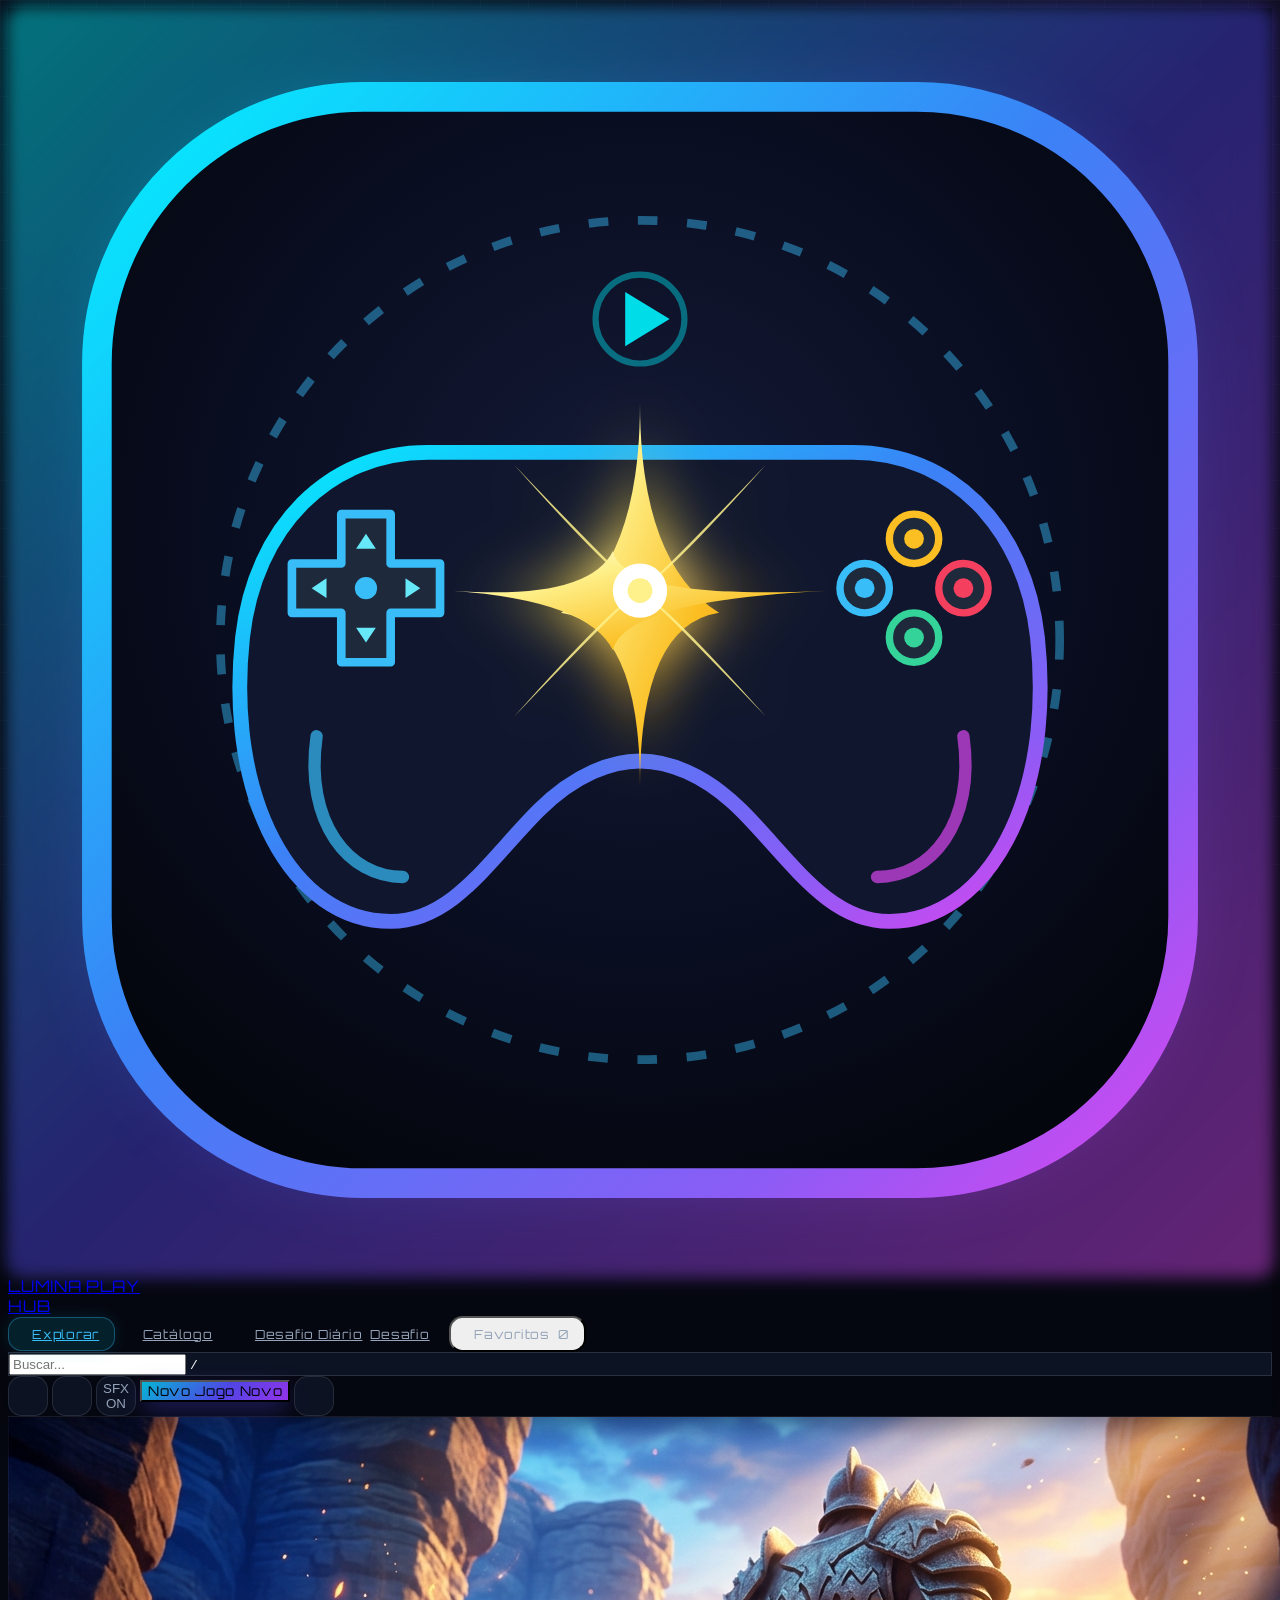
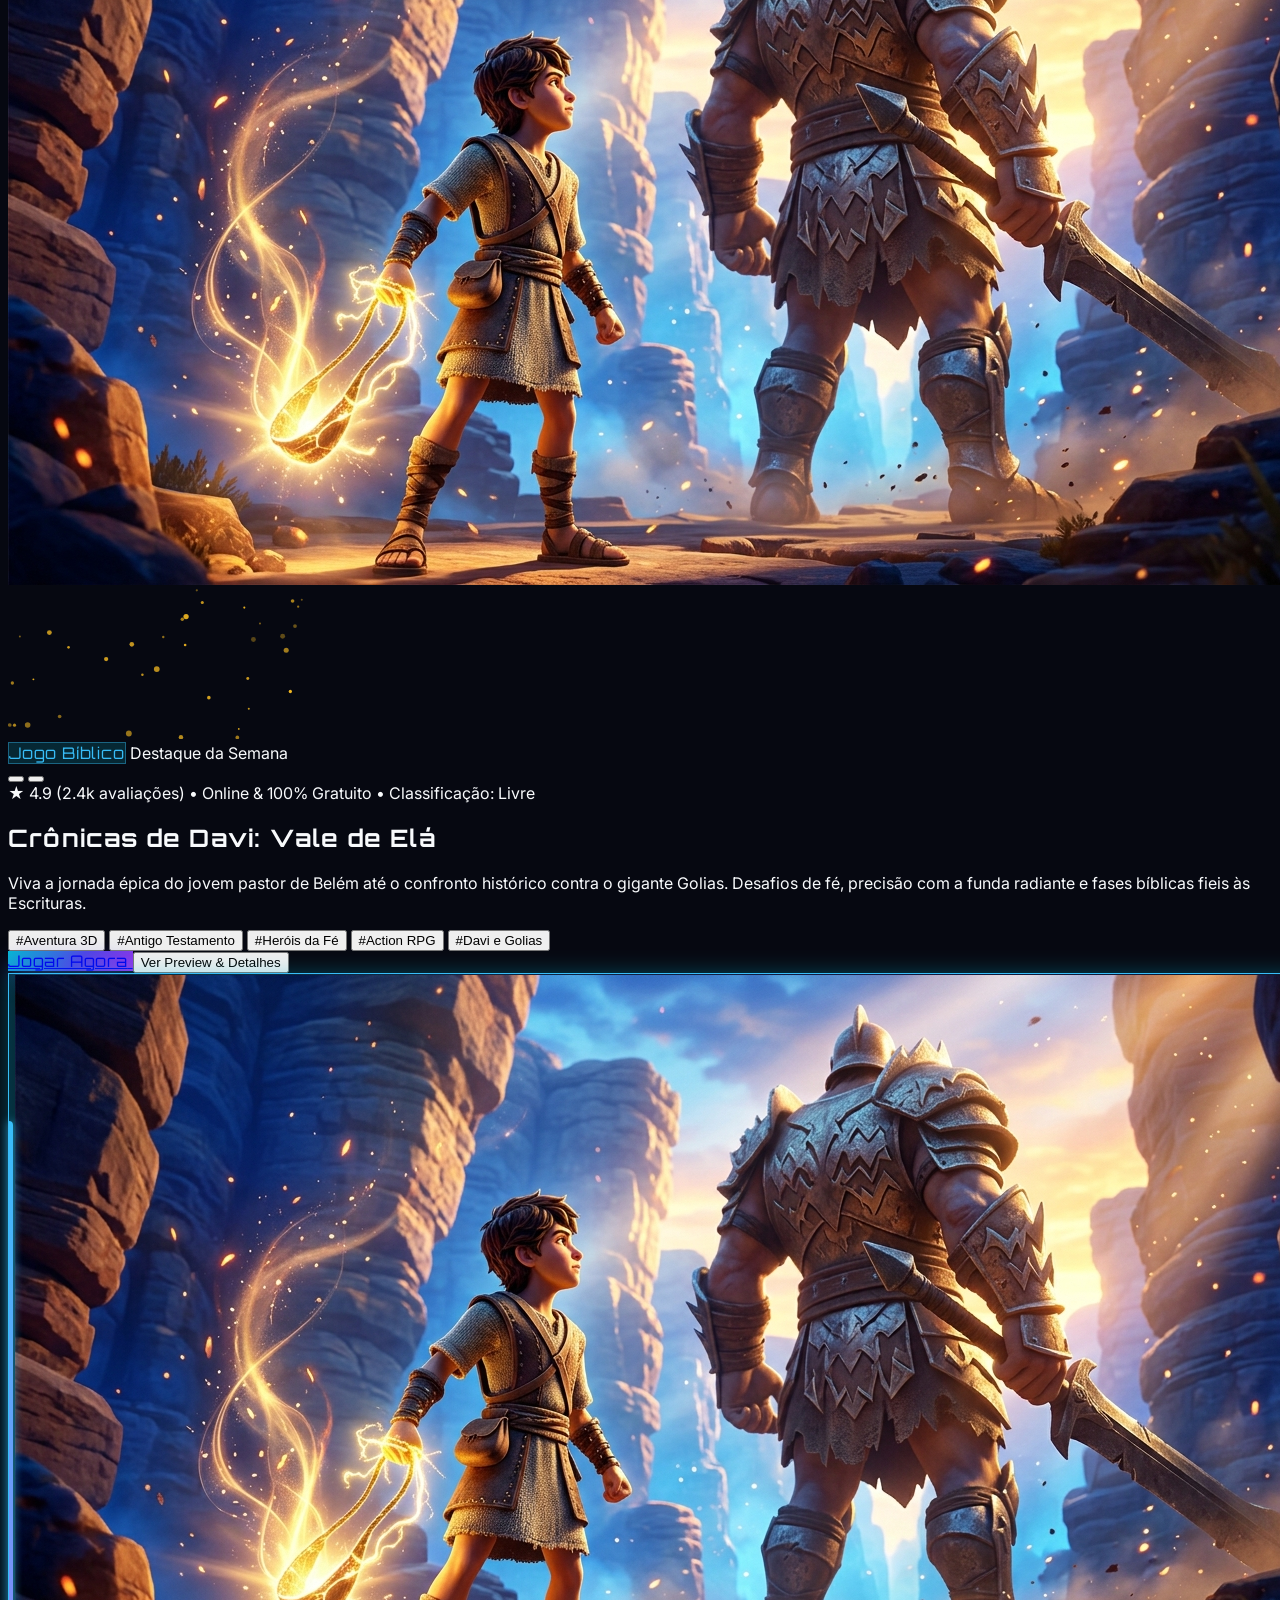
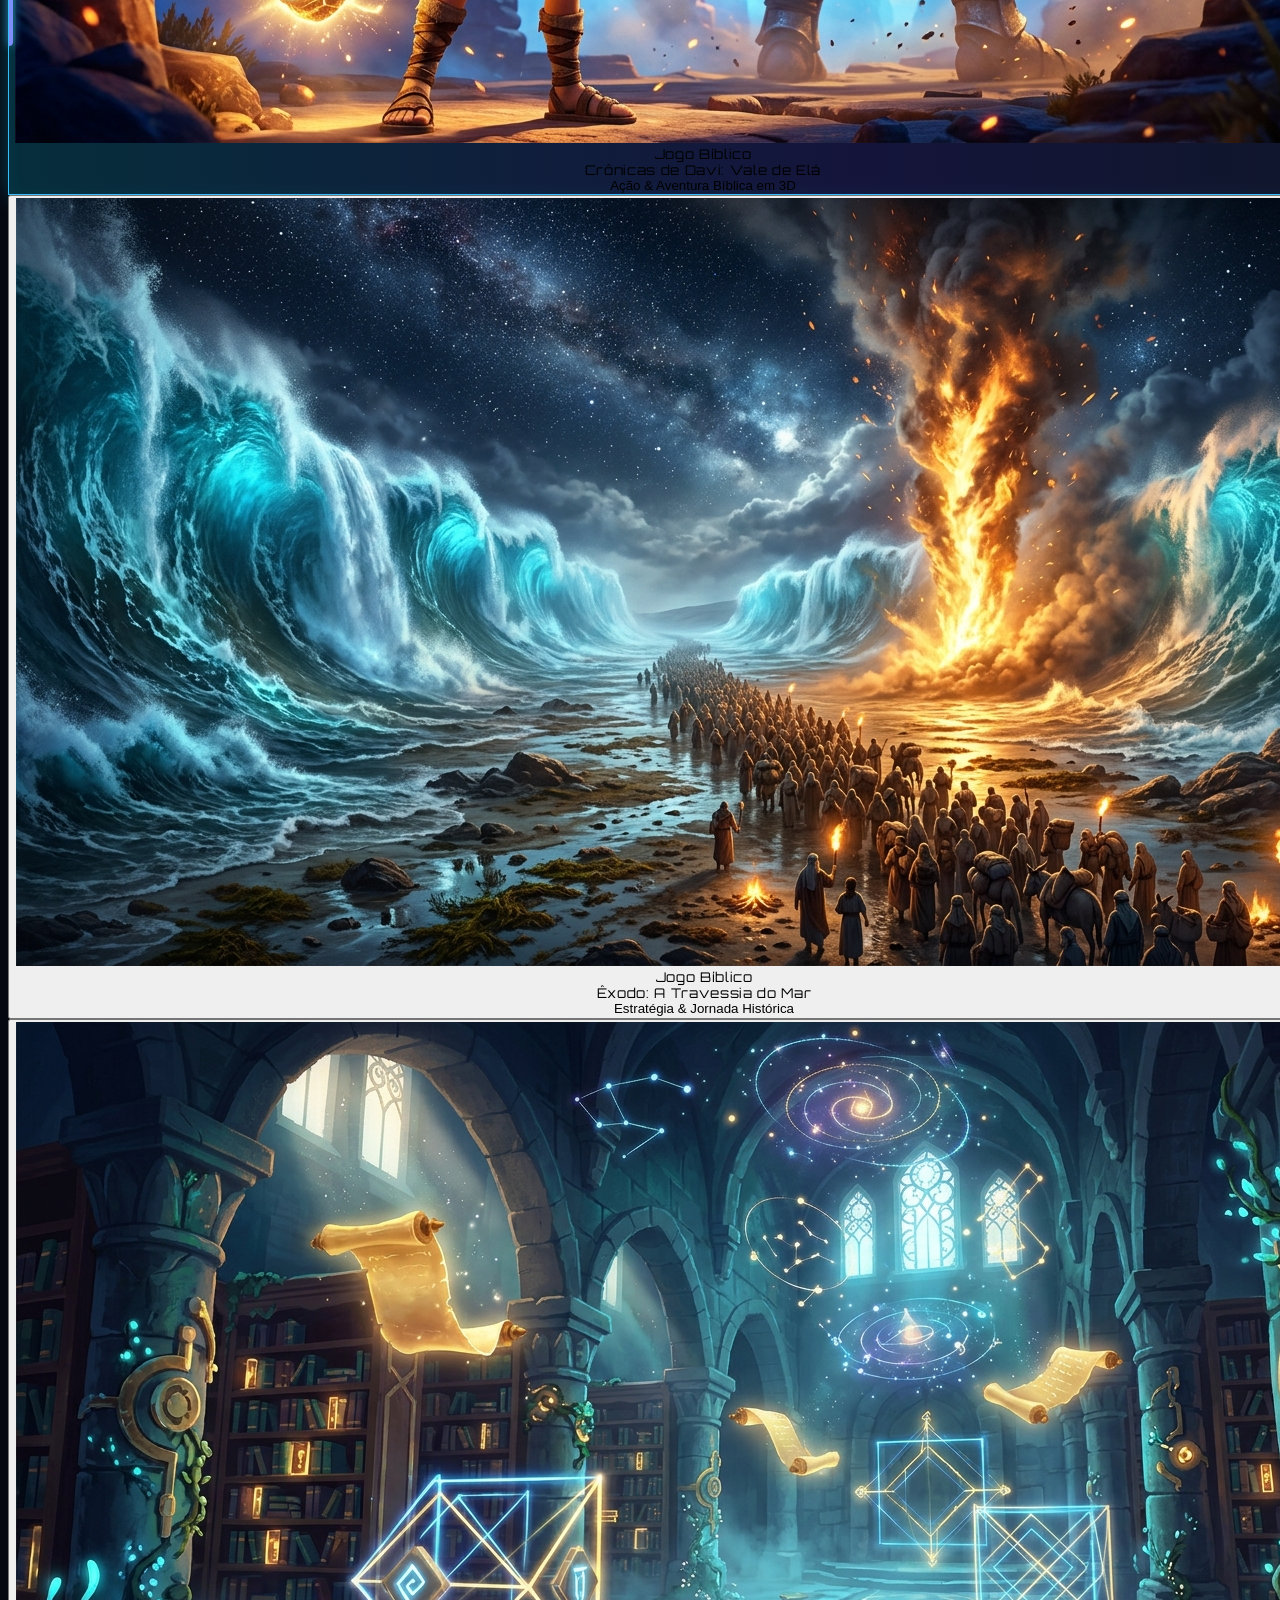
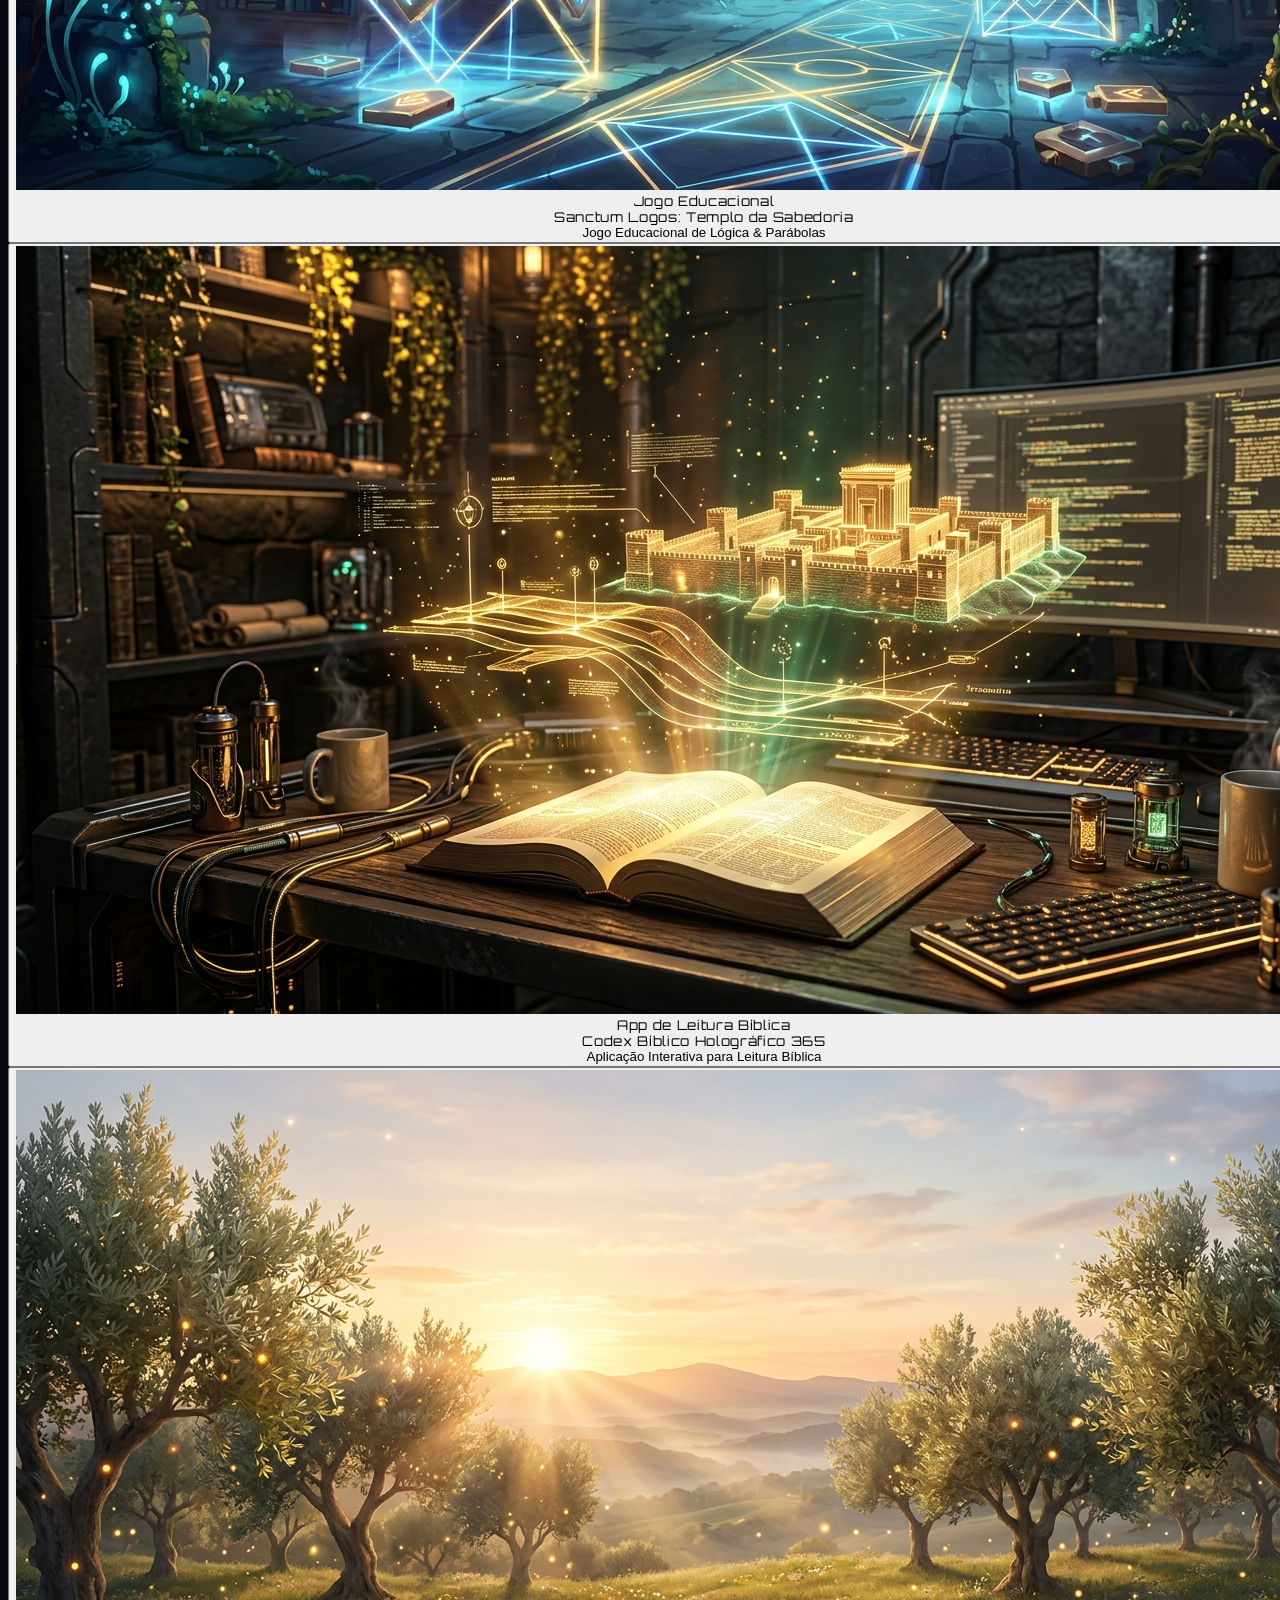
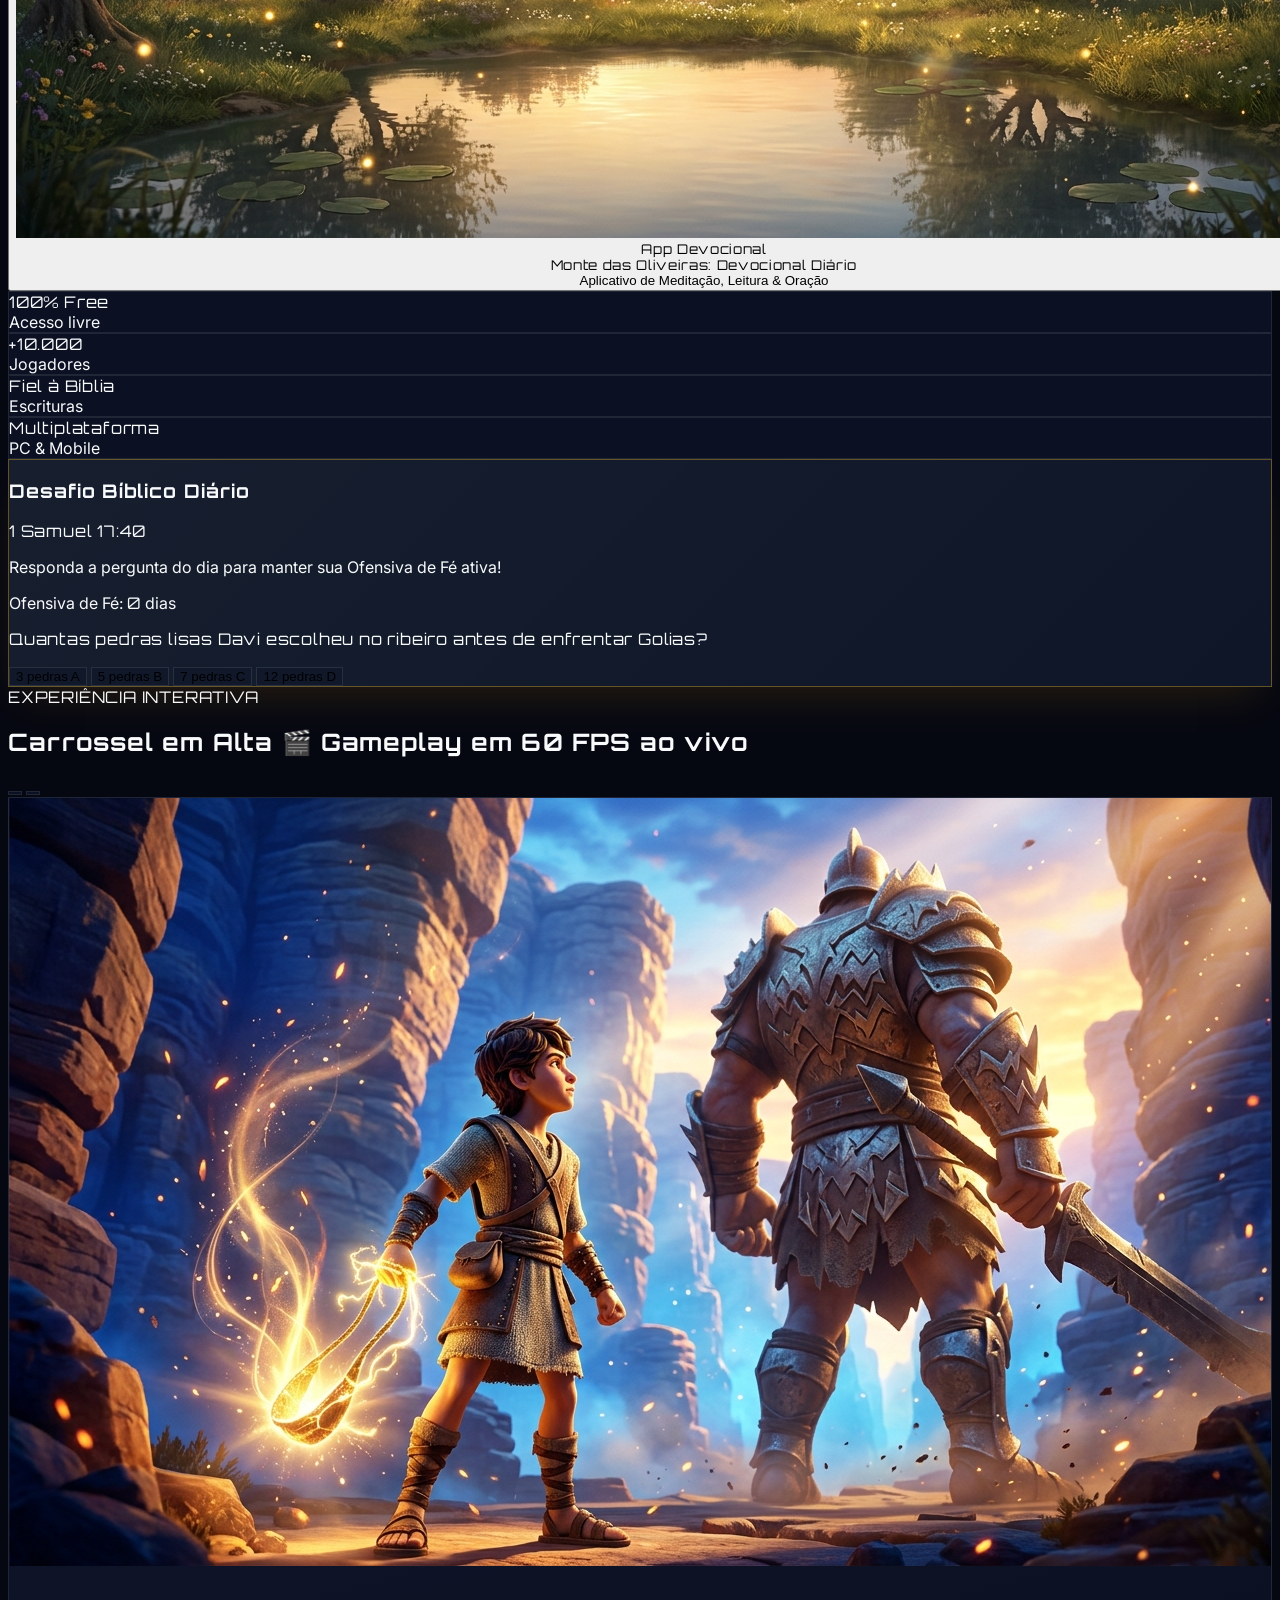
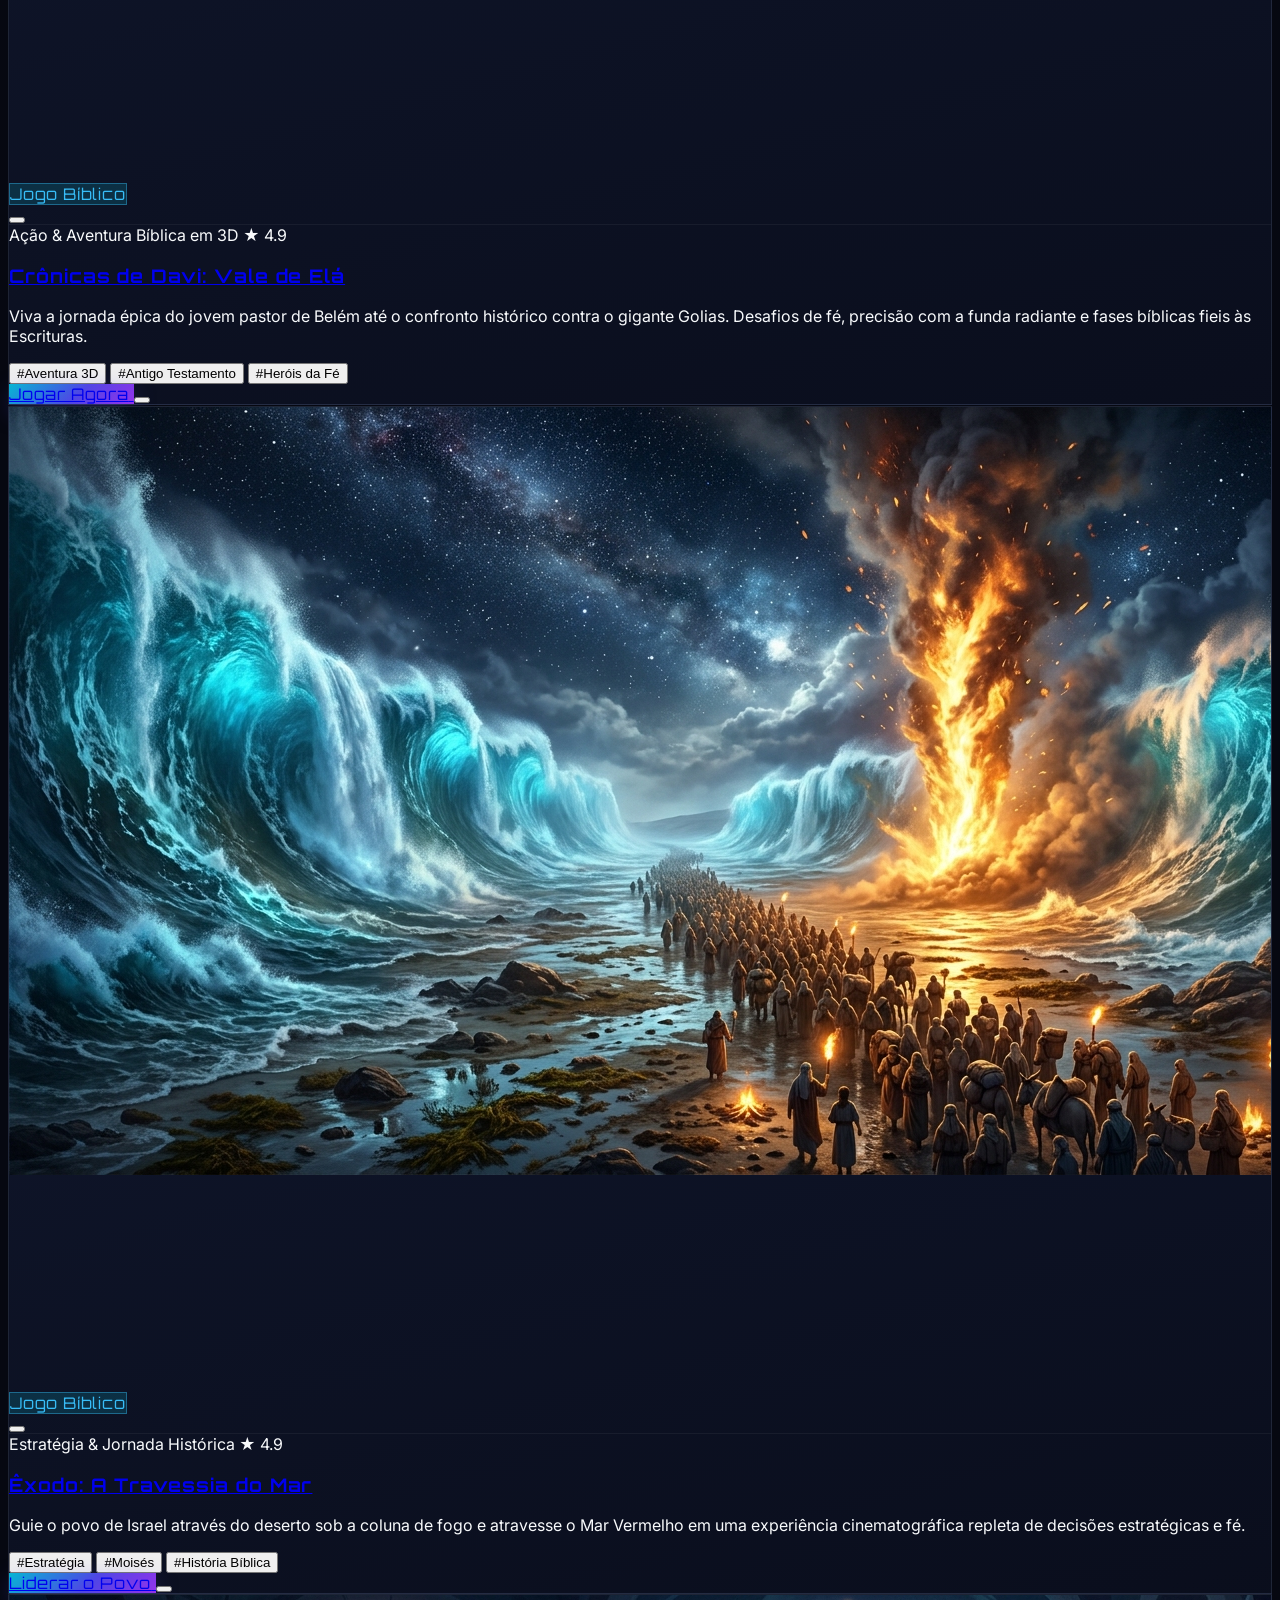
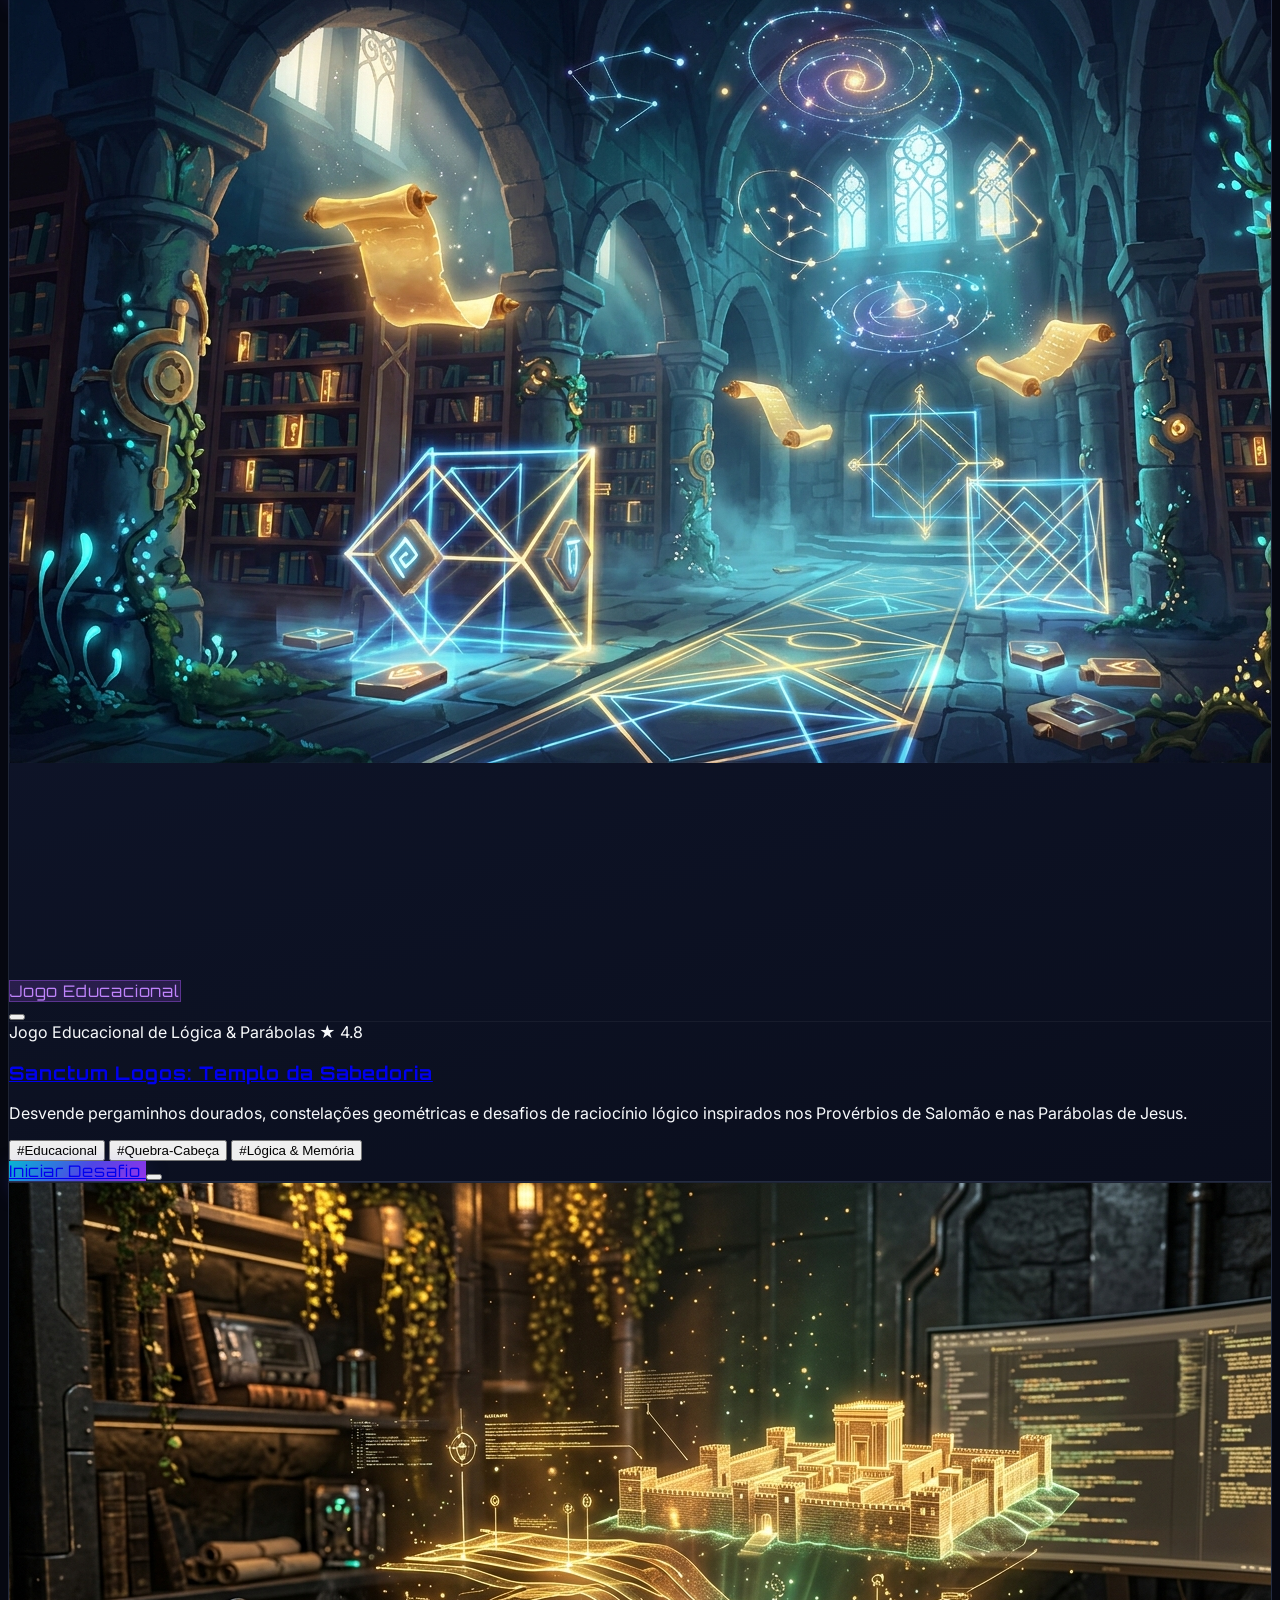
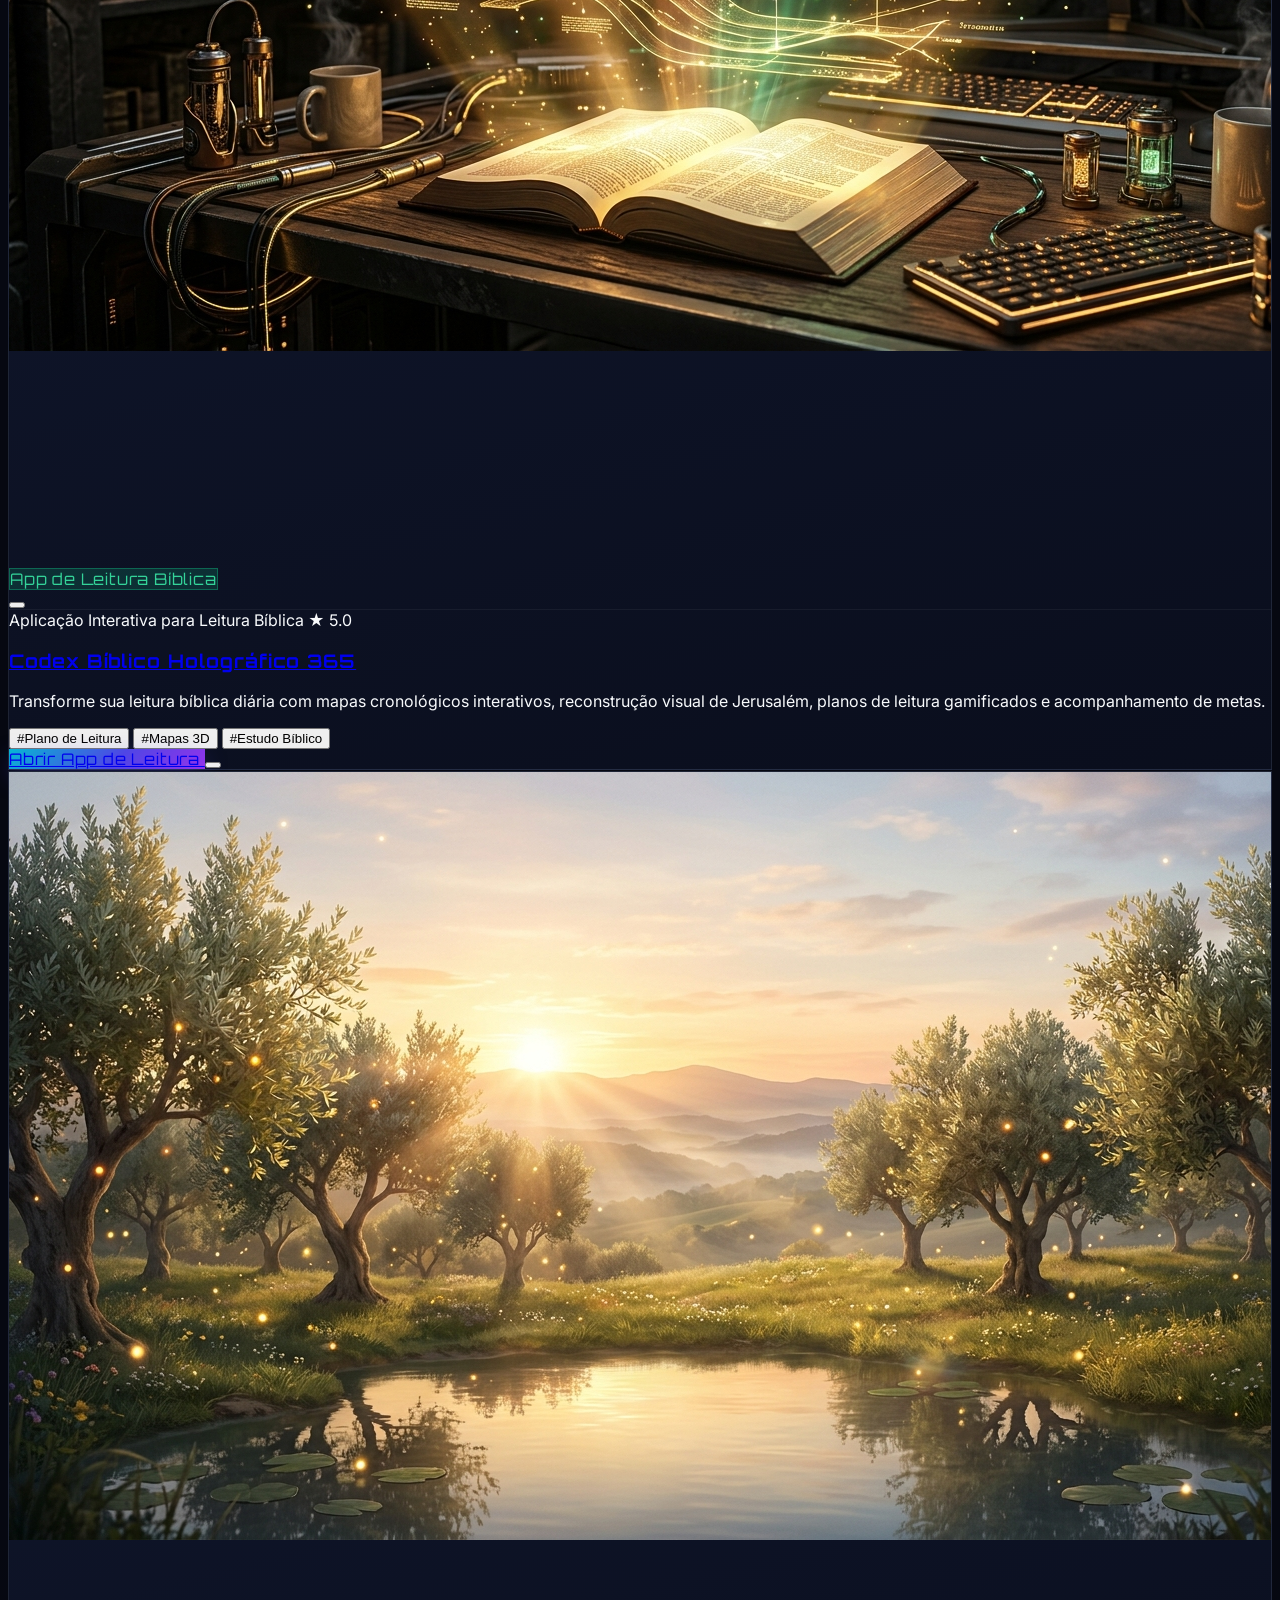
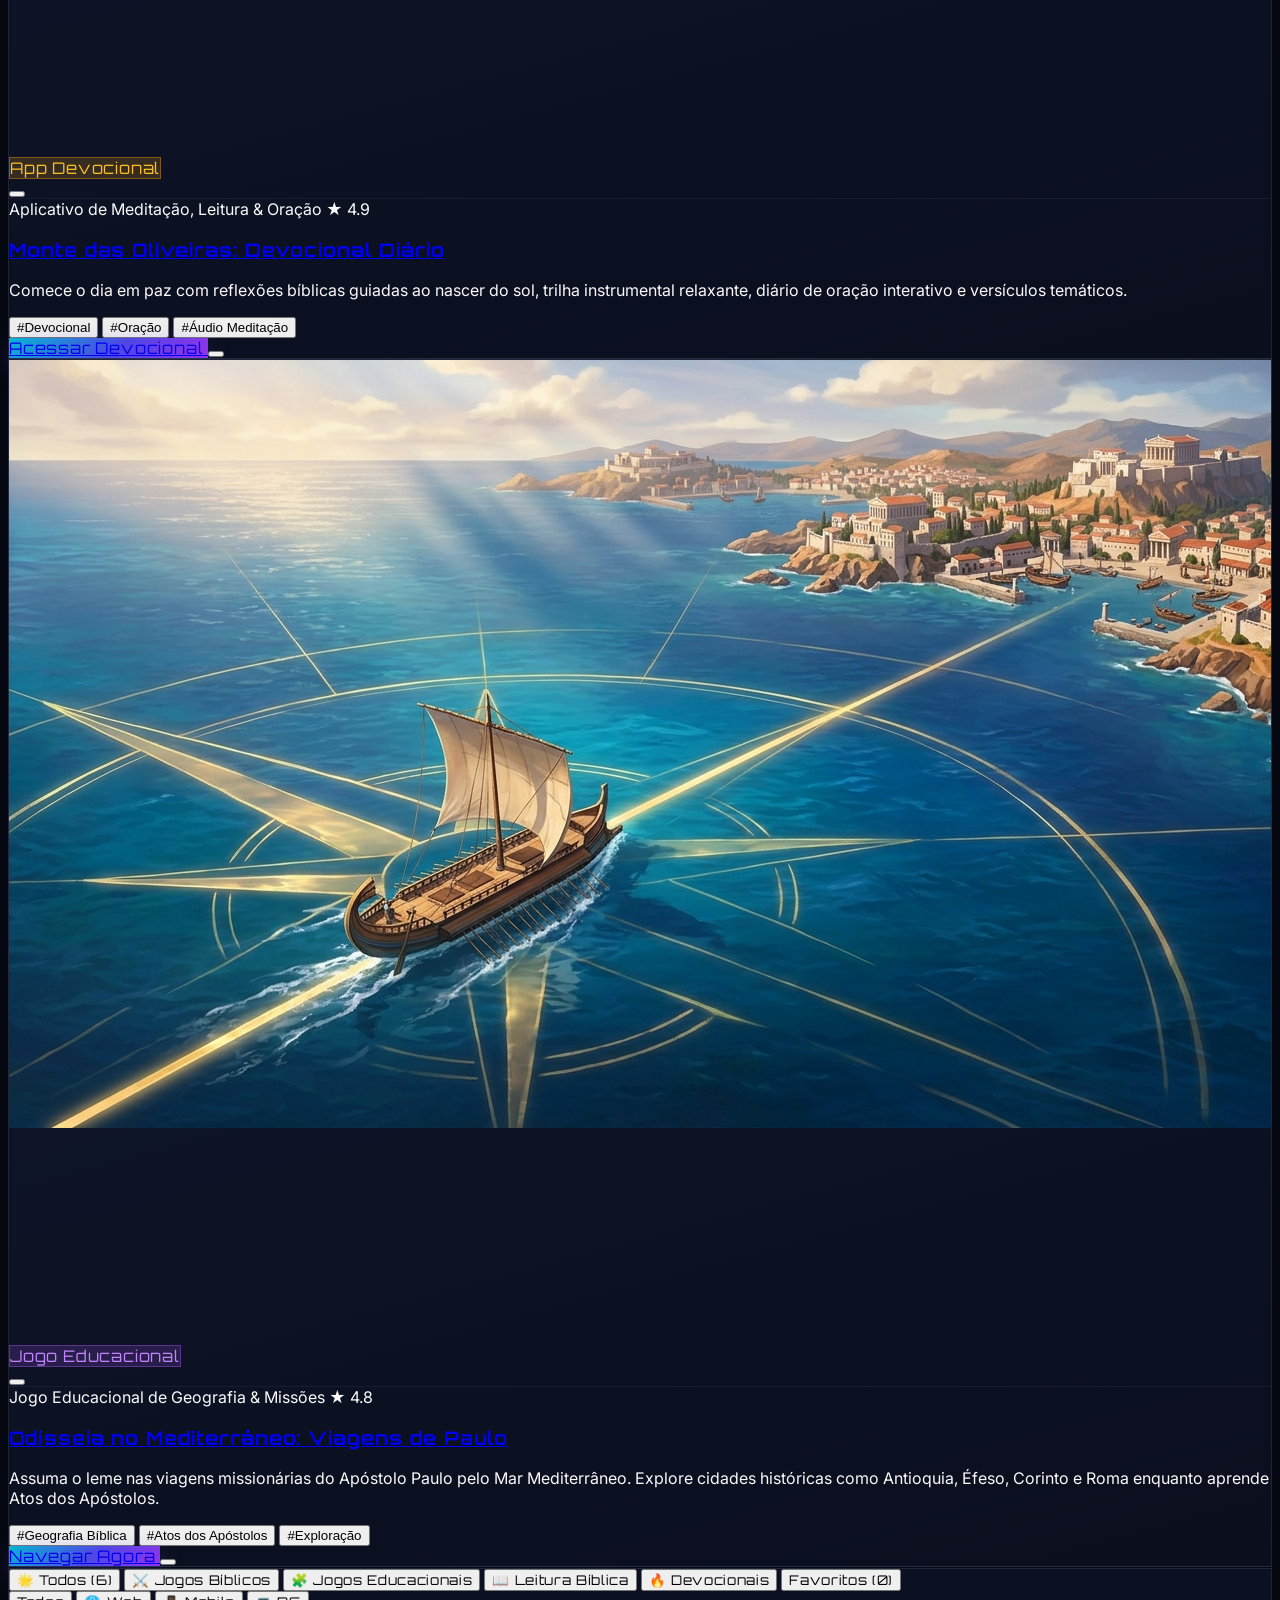
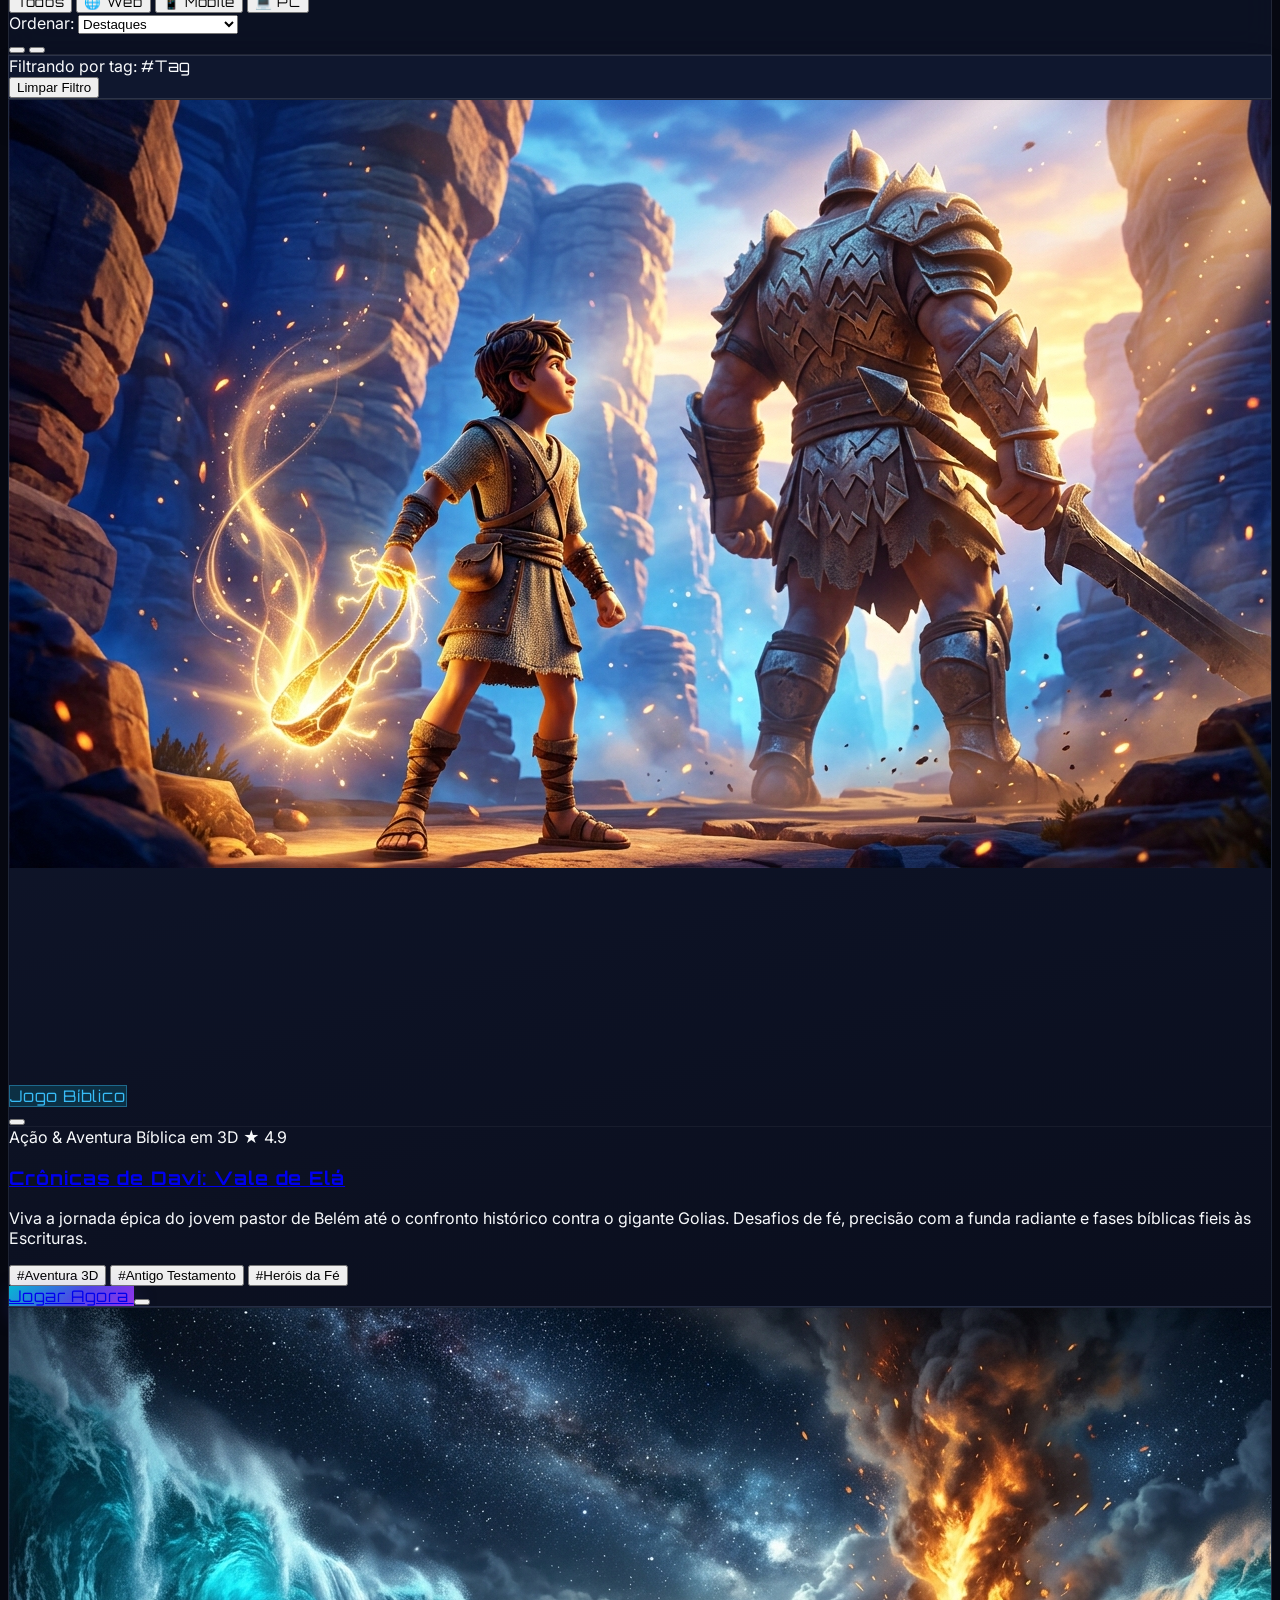
==== commit 94a4c1f8: "fix(header): elimina corte lateral do botao Novo Jogo em janelas divididas (split-screen) - Reduz es" ====
--- a/index.html
+++ b/index.html
@@ -56,22 +56,22 @@
 <body class="min-h-screen bg-cyber-mesh selection:bg-cyan-400 selection:text-slate-950">
 
   <!-- ===================================================================== -->
-  <!-- BARRA DE NAVEGAÇÃO SUPERIOR (TOP NAVIGATION // 100% RESPONSIVA)       -->
-  <!-- ===================================================================== -->
-  <header class="sticky top-0 z-40 glass-nav w-full px-3 sm:px-6 lg:px-10">
-    <div class="w-full max-w-[1560px] mx-auto h-16 sm:h-20 flex items-center justify-between gap-2 sm:gap-4 lg:gap-6">
+  <!-- BARRA DE NAVEGAÇÃO SUPERIOR (TOP NAVIGATION // 100% FLUIDA & RESPONSIVA) -->
+  <!-- ===================================================================== -->
+  <header class="sticky top-0 z-40 glass-nav w-full px-3 sm:px-4 lg:px-6 xl:px-10">
+    <div class="w-full max-w-[1560px] mx-auto h-16 sm:h-20 flex items-center justify-between gap-2 sm:gap-3 lg:gap-4 xl:gap-6 min-w-0">
       
       <!-- Lado Esquerdo: Identidade Visual & Logo -->
-      <a href="#topo" class="flex items-center gap-2 sm:gap-3 group shrink-0 whitespace-nowrap">
-        <div class="brand-icon-wrapper w-9 h-9 sm:w-11 sm:h-11 rounded-xl sm:rounded-2xl bg-gradient-to-br from-cyan-400 via-indigo-500 to-purple-600 p-[2px] shadow-lg shadow-cyan-500/25 transition">
+      <a href="#topo" class="flex items-center gap-2 sm:gap-2.5 group shrink-0 whitespace-nowrap">
+        <div class="brand-icon-wrapper w-9 h-9 sm:w-10 sm:h-10 xl:w-11 xl:h-11 rounded-xl sm:rounded-2xl bg-gradient-to-br from-cyan-400 via-indigo-500 to-purple-600 p-[2px] shadow-lg shadow-cyan-500/25 transition">
           <div class="w-full h-full bg-slate-950 rounded-[10px] sm:rounded-[14px] flex items-center justify-center p-1 sm:p-1.5 overflow-hidden">
             <img src="assets/icons/lumina-icon.svg" alt="Lumina Play Logo" class="w-full h-full object-contain" />
           </div>
         </div>
-        <div class="flex items-center gap-1.5 sm:gap-2">
+        <div class="flex items-center gap-1.5">
           <div class="flex items-baseline">
-            <span class="font-gamer text-base sm:text-xl font-black tracking-wider text-white">LUMINA</span>
-            <span class="font-gamer text-base sm:text-xl font-black tracking-wider bg-gradient-to-r from-cyan-400 to-indigo-400 bg-clip-text text-transparent ml-1">PLAY</span>
+            <span class="font-gamer text-base sm:text-lg xl:text-xl font-black tracking-wider text-white">LUMINA</span>
+            <span class="font-gamer text-base sm:text-lg xl:text-xl font-black tracking-wider bg-gradient-to-r from-cyan-400 to-indigo-400 bg-clip-text text-transparent ml-1">PLAY</span>
           </div>
           <span class="text-[9px] font-gamer uppercase tracking-widest px-2 py-0.5 rounded-full bg-cyan-500/15 text-cyan-300 border border-cyan-400/30 font-bold hidden 2xl:inline-block">
             HUB
@@ -79,33 +79,33 @@
         </div>
       </a>
 
-      <!-- Centro: Links de Navegação (exibição apenas a partir de lg: 1024px para evitar quebras em tablets) -->
-      <nav class="hidden lg:flex items-center gap-1.5 xl:gap-3 shrink-0" aria-label="Navegação Principal">
+      <!-- Centro: Links de Navegação (visível a partir de lg: 1024px com adaptação compacta) -->
+      <nav class="hidden lg:flex items-center gap-1 xl:gap-2.5 shrink-0" aria-label="Navegação Principal">
         <a href="#topo" class="header-nav-link is-active">
-          <i data-lucide="Compass" class="w-4 h-4 text-cyan-400 shrink-0"></i>
+          <i data-lucide="Compass" class="w-3.5 h-3.5 xl:w-4 xl:h-4 text-cyan-400 shrink-0"></i>
           <span>Explorar</span>
         </a>
         <a href="#catalogoCompleto" class="header-nav-link">
-          <i data-lucide="Gamepad2" class="w-4 h-4 shrink-0"></i>
+          <i data-lucide="Gamepad2" class="w-3.5 h-3.5 xl:w-4 xl:h-4 shrink-0"></i>
           <span>Catálogo</span>
         </a>
         <a href="#desafioDiarioSection" class="header-nav-link">
-          <i data-lucide="Flame" class="w-4 h-4 text-amber-400 shrink-0"></i>
+          <i data-lucide="Flame" class="w-3.5 h-3.5 xl:w-4 xl:h-4 text-amber-400 shrink-0"></i>
           <span class="hidden xl:inline">Desafio Diário</span>
           <span class="xl:hidden">Desafio</span>
         </a>
         <button type="button" data-nav-cat="favoritos" class="header-nav-link nav-cat-btn text-rose-300 hover:text-white">
-          <i data-lucide="Heart" class="w-4 h-4 fill-rose-500 text-rose-500 shrink-0"></i>
+          <i data-lucide="Heart" class="w-3.5 h-3.5 xl:w-4 xl:h-4 fill-rose-500 text-rose-500 shrink-0"></i>
           <span>Favoritos</span>
           <span id="headerCountFavorites" class="px-1.5 py-0.5 rounded-full bg-rose-500/20 text-rose-300 text-[10px] font-bold border border-rose-500/30">0</span>
         </button>
       </nav>
 
       <!-- Lado Direito: Busca, SFX, Instalação PWA, Botão Novo Jogo & Menu Mobile/Tablet -->
-      <div class="flex items-center gap-1.5 sm:gap-2 lg:gap-3 shrink-0">
+      <div class="flex items-center gap-1.5 sm:gap-2 xl:gap-2.5 shrink-0">
         
-        <!-- Barra de Busca Desktop / Tablet (a partir de sm: 640px com largura flexível) -->
-        <div class="hidden sm:flex relative w-36 md:w-44 lg:w-40 xl:w-56 focus-within:w-48 xl:focus-within:w-64 search-box-sleek rounded-xl sm:rounded-2xl items-center transition-all duration-300">
+        <!-- Barra de Busca Desktop / Tablet (a partir de sm: 640px) -->
+        <div class="hidden sm:flex relative w-32 md:w-40 lg:w-36 xl:w-52 focus-within:w-44 xl:focus-within:w-60 search-box-sleek rounded-xl sm:rounded-2xl items-center transition-all duration-300">
           <i data-lucide="Search" class="w-3.5 h-3.5 text-slate-400 absolute left-3 pointer-events-none"></i>
           <input
             id="globalSearchInput"
@@ -156,11 +156,12 @@
         <button
           id="btnOpenAddGame"
           type="button"
-          class="btn-launch px-2.5 py-2 sm:px-3.5 sm:py-2.5 rounded-xl sm:rounded-2xl text-xs font-gamer font-bold text-white uppercase tracking-wider flex items-center gap-1.5 shrink-0 shadow-lg whitespace-nowrap"
+          class="btn-launch px-2.5 py-1.5 sm:px-3 sm:py-2 xl:px-4 xl:py-2.5 rounded-xl sm:rounded-2xl text-xs font-gamer font-bold text-white uppercase tracking-wider flex items-center gap-1.5 shrink-0 shadow-lg whitespace-nowrap"
           title="Adicionar Jogo ou Gerar Código"
         >
           <i data-lucide="Plus" class="w-4 h-4"></i>
-          <span class="hidden sm:inline">Novo Jogo</span>
+          <span class="hidden sm:inline lg:hidden xl:inline">Novo Jogo</span>
+          <span class="hidden lg:inline xl:hidden">Novo</span>
         </button>
 
         <!-- Botão Menu Dropdown para Tablets e Celulares (< 1024px) -->
--- a/css/styles.css
+++ b/css/styles.css
@@ -62,33 +62,35 @@
    GLASSMORPHISM PANELS & NAVIGATION
    ========================================================================== */
 .glass-nav {
-  background: rgba(6, 8, 17, 0.88);
+  background: rgba(6, 8, 17, 0.92);
   backdrop-filter: blur(24px);
   -webkit-backdrop-filter: blur(24px);
   border-bottom: 1px solid rgba(255, 255, 255, 0.08);
   box-shadow: 0 4px 30px rgba(0, 0, 0, 0.5);
-}
-
-/* Modern Header Navigation Link - Spacious & Clean */
+  max-width: 100vw;
+}
+
+/* Modern Header Navigation Link - Compact on lg:, Spacious on xl: */
 .header-nav-link {
   font-family: 'Orbitron', sans-serif;
-  font-size: 0.72rem;
-  letter-spacing: 0.05em;
+  font-size: 0.68rem;
+  letter-spacing: 0.04em;
   color: #94a3b8;
-  padding: 0.45rem 0.75rem;
+  padding: 0.4rem 0.65rem;
   border-radius: 0.75rem;
   transition: all 0.25s cubic-bezier(0.16, 1, 0.3, 1);
   position: relative;
   display: inline-flex;
   align-items: center;
-  gap: 0.4rem;
+  gap: 0.35rem;
   white-space: nowrap;
 }
 
 @media (min-width: 1280px) {
   .header-nav-link {
     font-size: 0.78rem;
-    padding: 0.55rem 1rem;
+    letter-spacing: 0.06em;
+    padding: 0.5rem 0.95rem;
     border-radius: 0.85rem;
     gap: 0.5rem;
   }
@@ -121,8 +123,8 @@
 
 /* Header Icon Button (Compact & Square-Rounded) */
 .header-icon-btn {
-  width: 2.35rem;
-  height: 2.35rem;
+  width: 2.25rem;
+  height: 2.25rem;
   display: inline-flex;
   align-items: center;
   justify-content: center;
@@ -134,7 +136,7 @@
   flex-shrink: 0;
 }
 
-@media (min-width: 640px) {
+@media (min-width: 1280px) {
   .header-icon-btn {
     width: 2.5rem;
     height: 2.5rem;
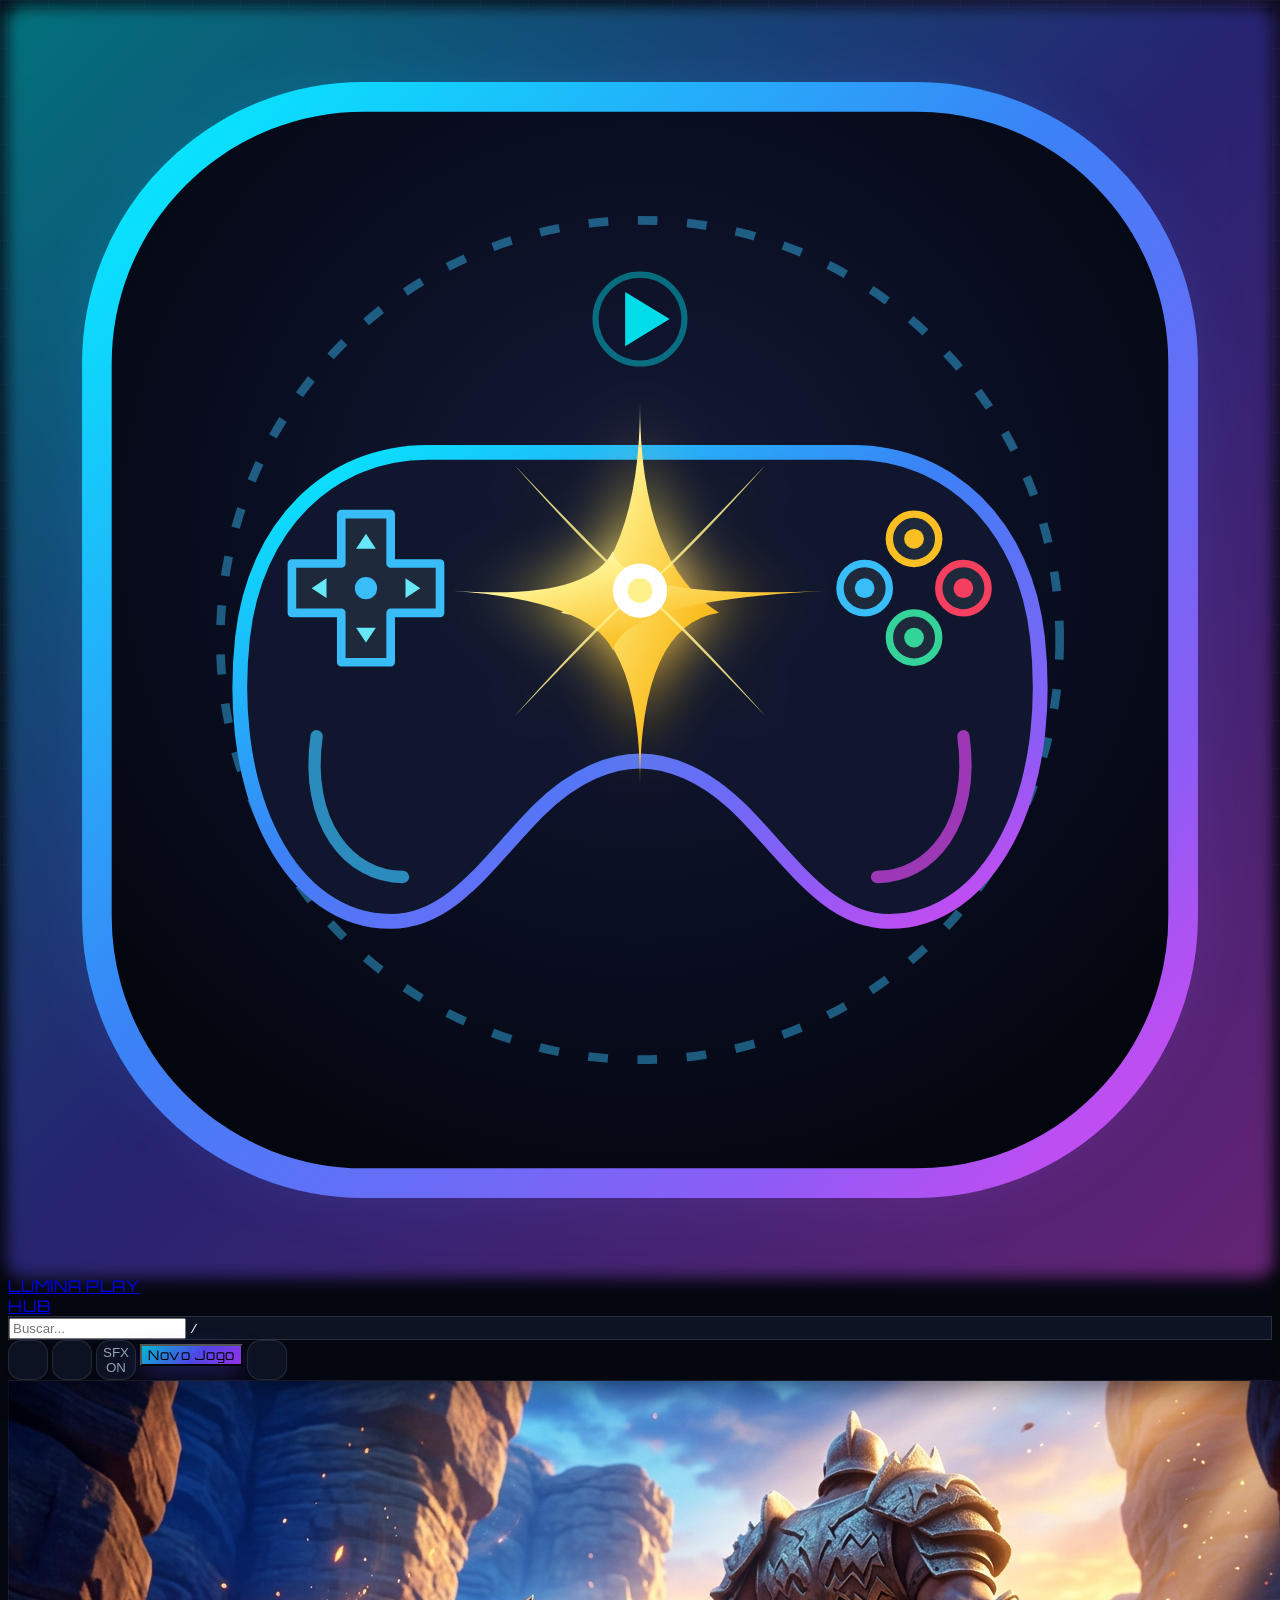
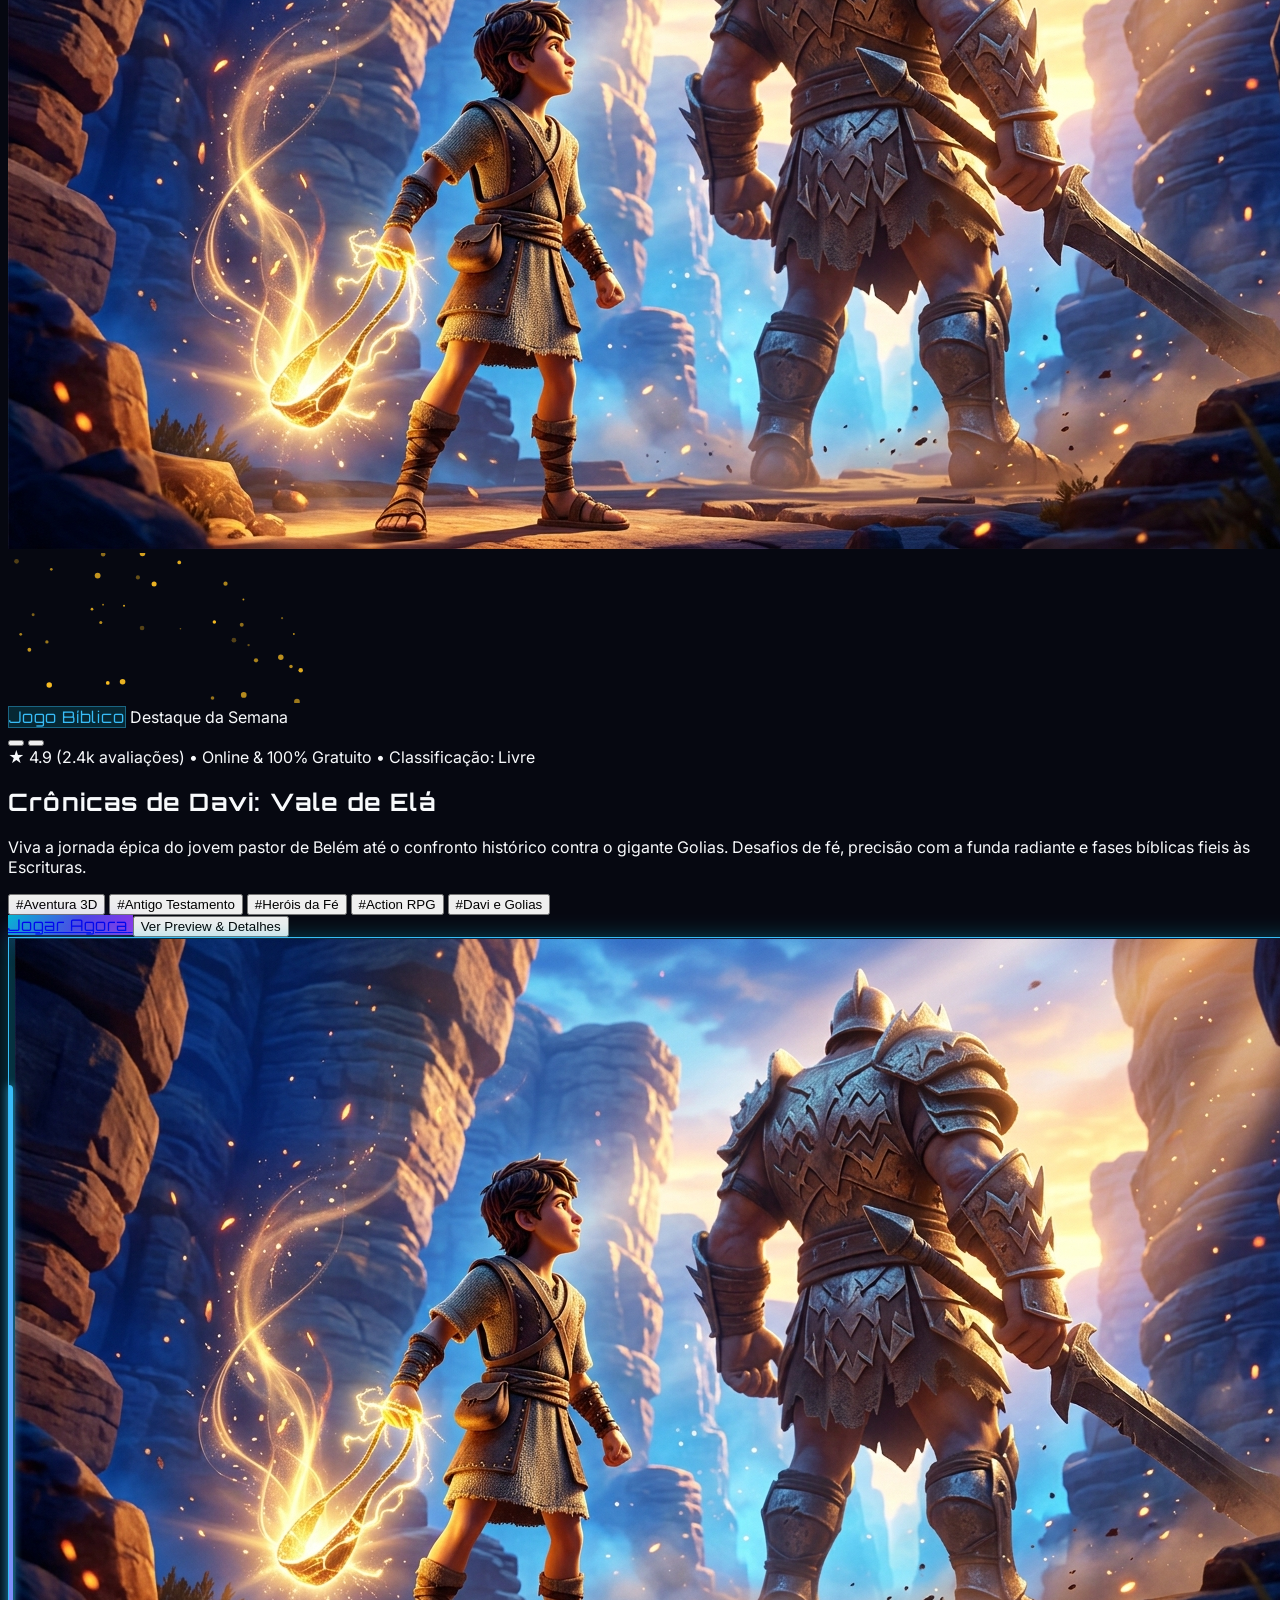
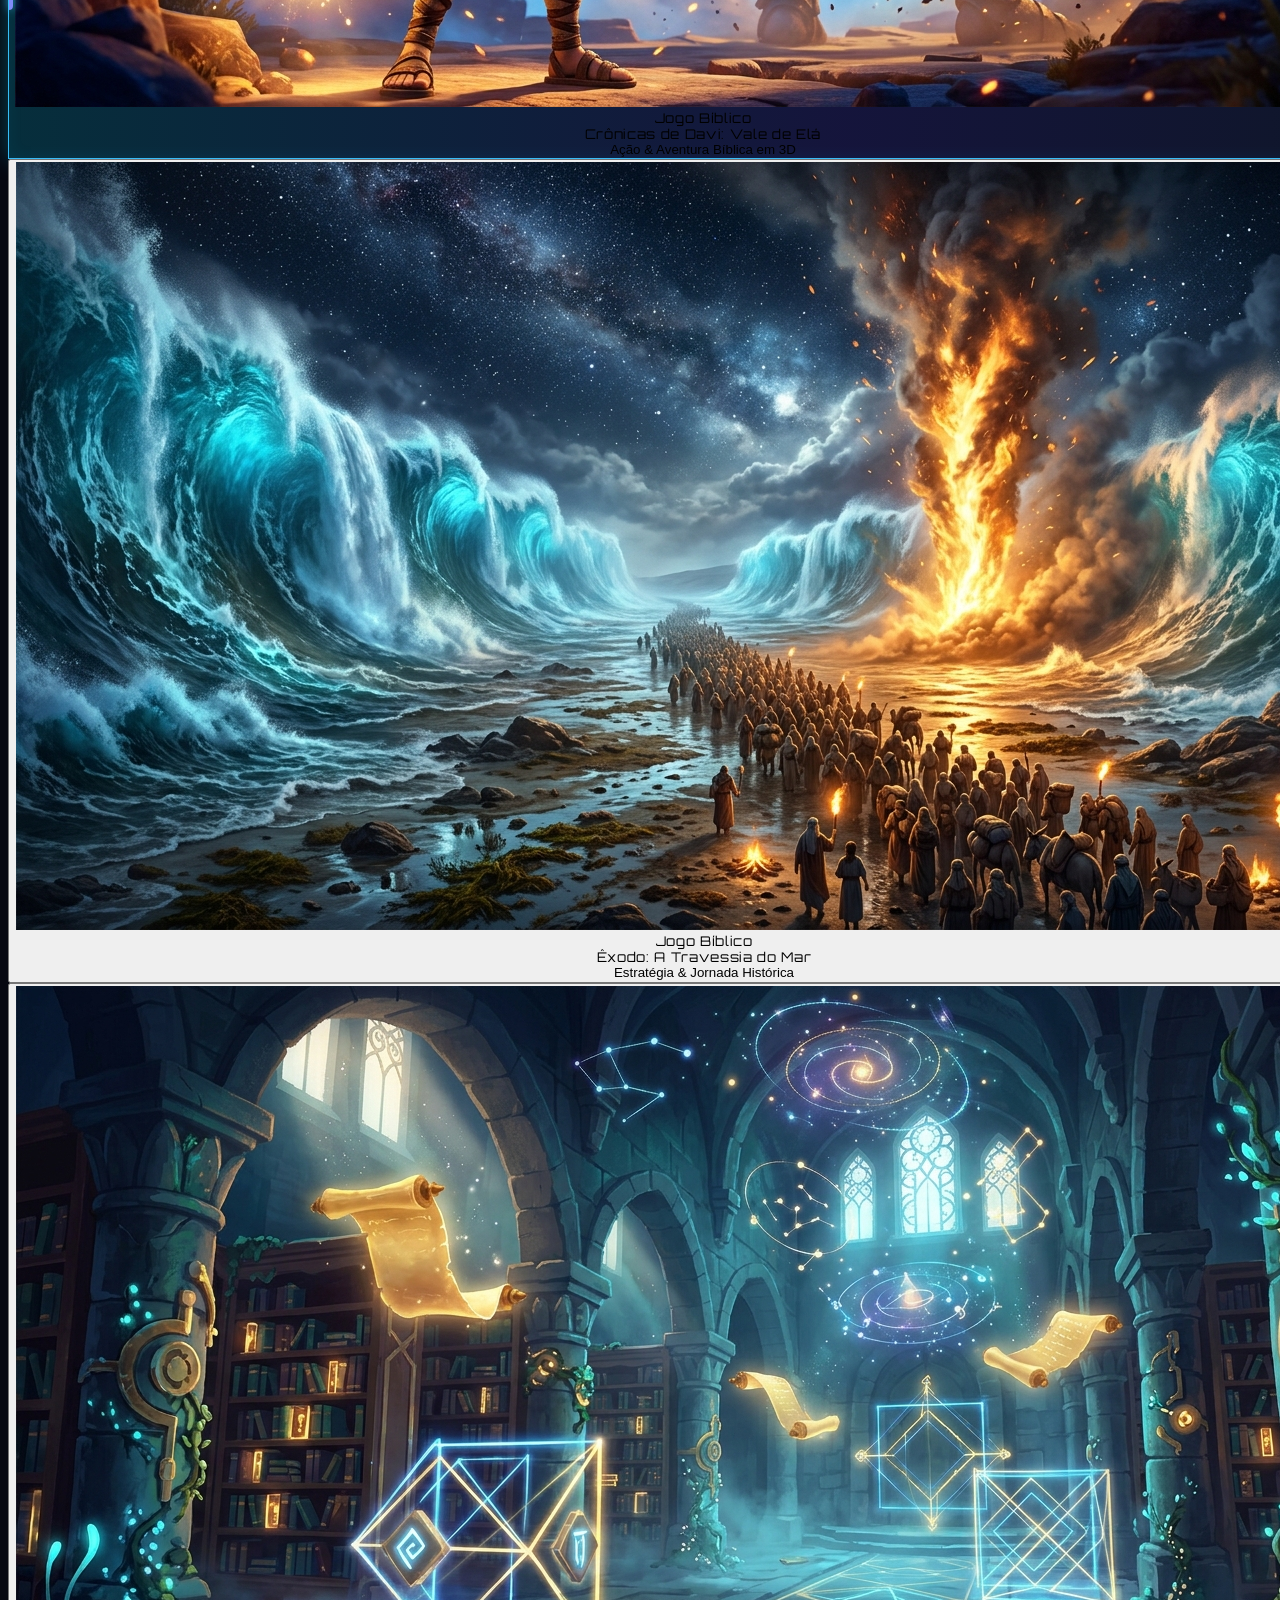
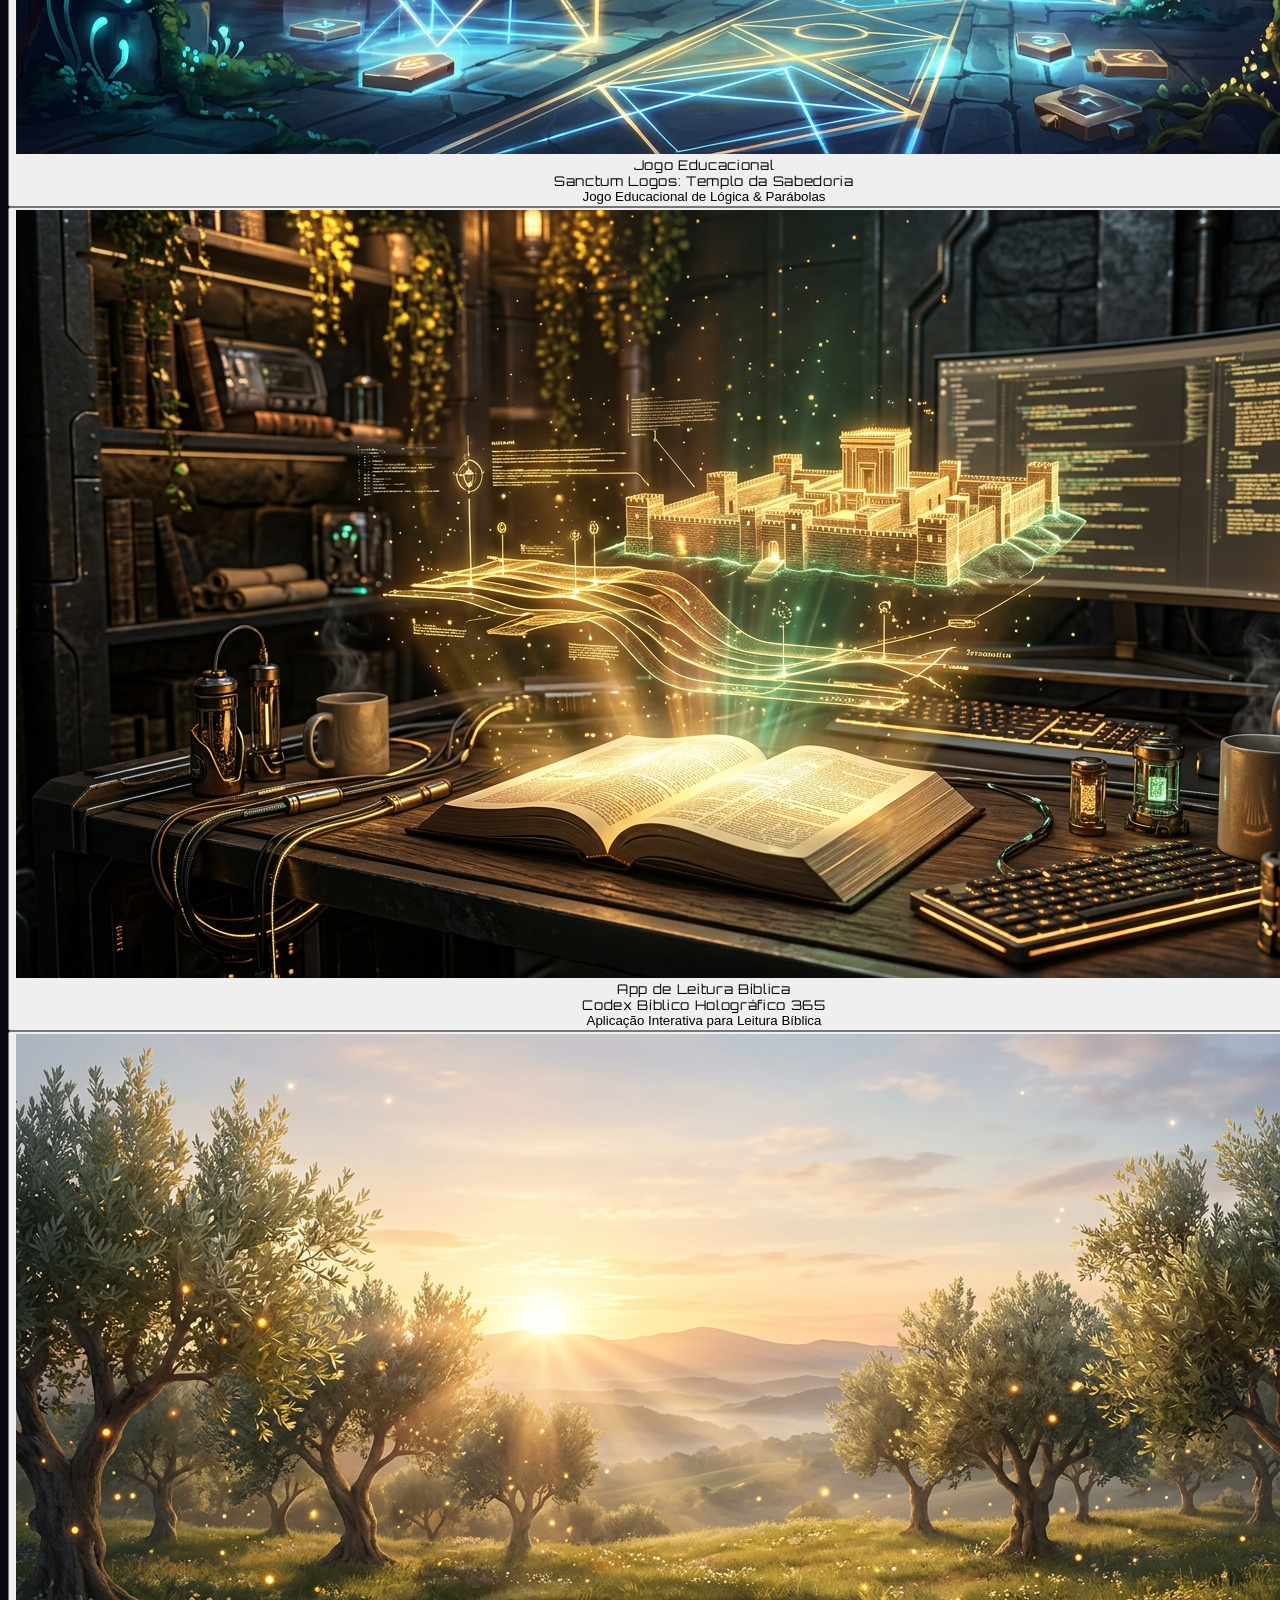
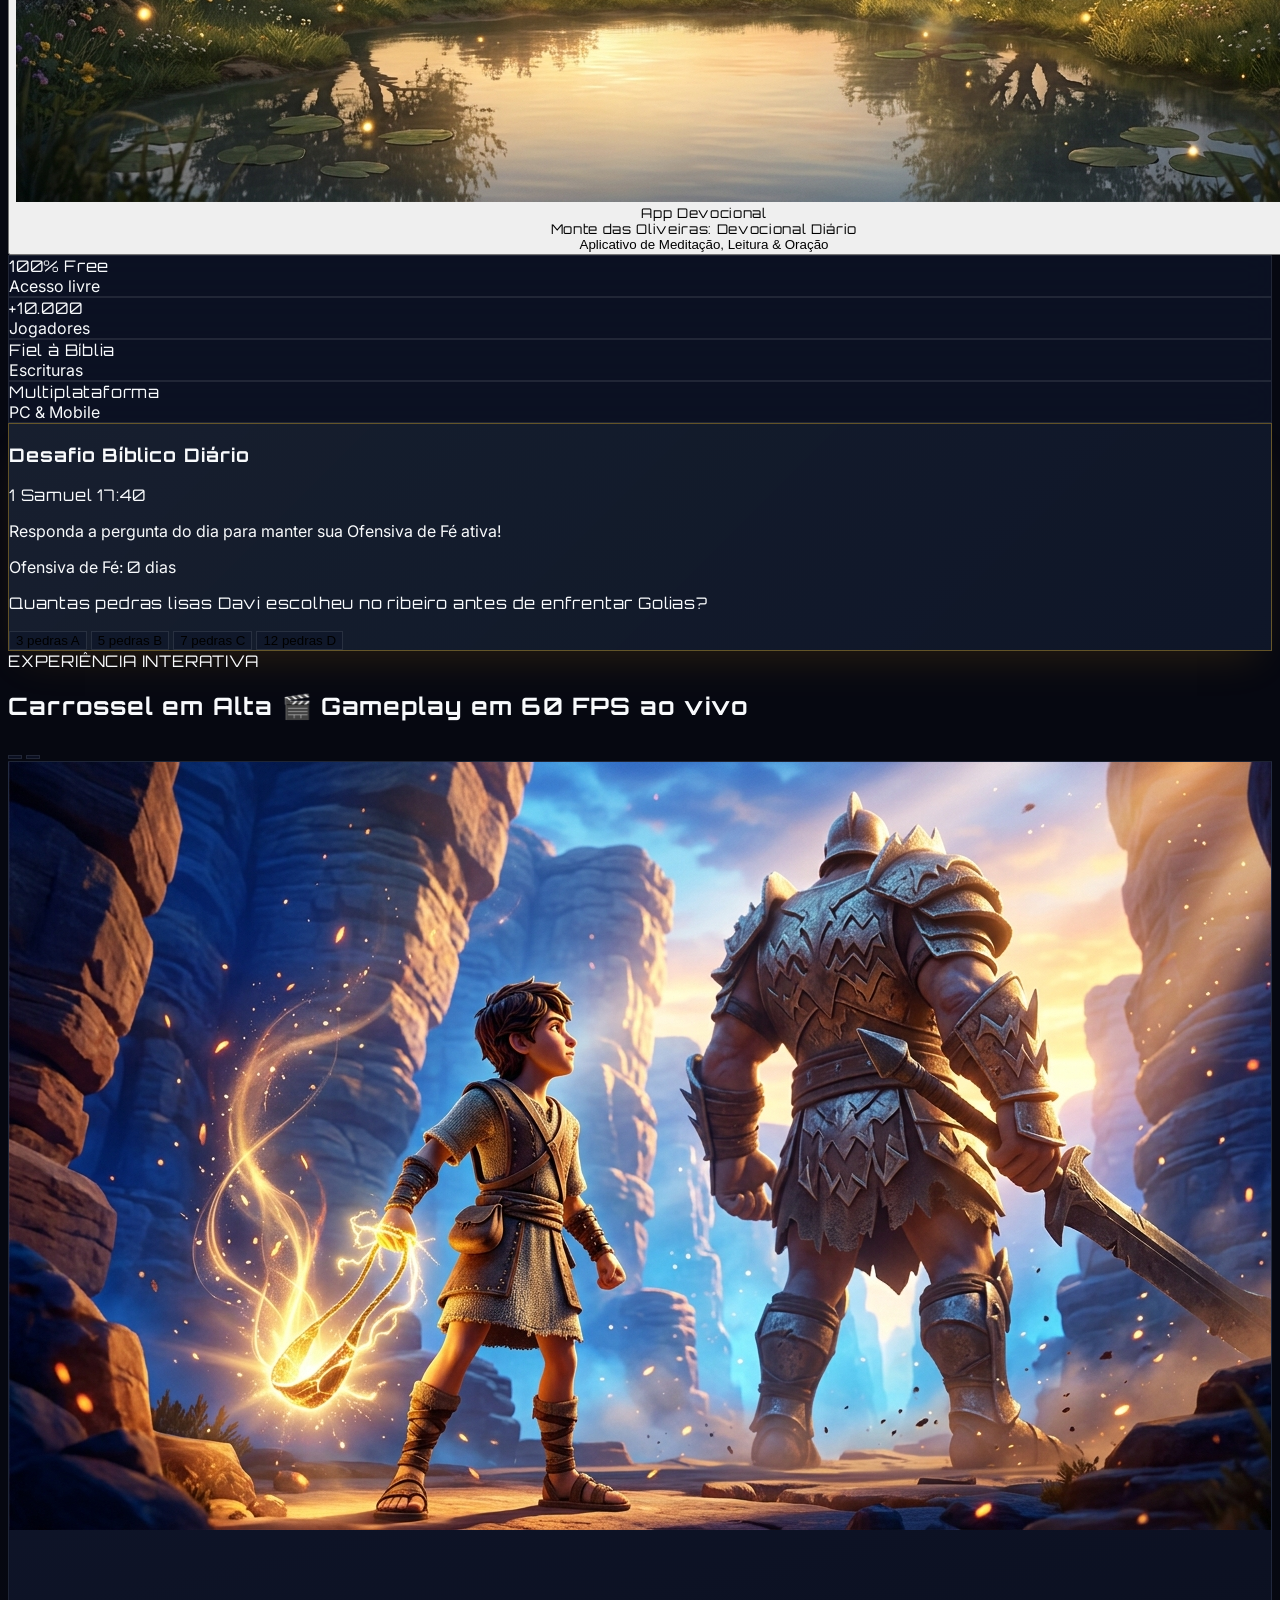
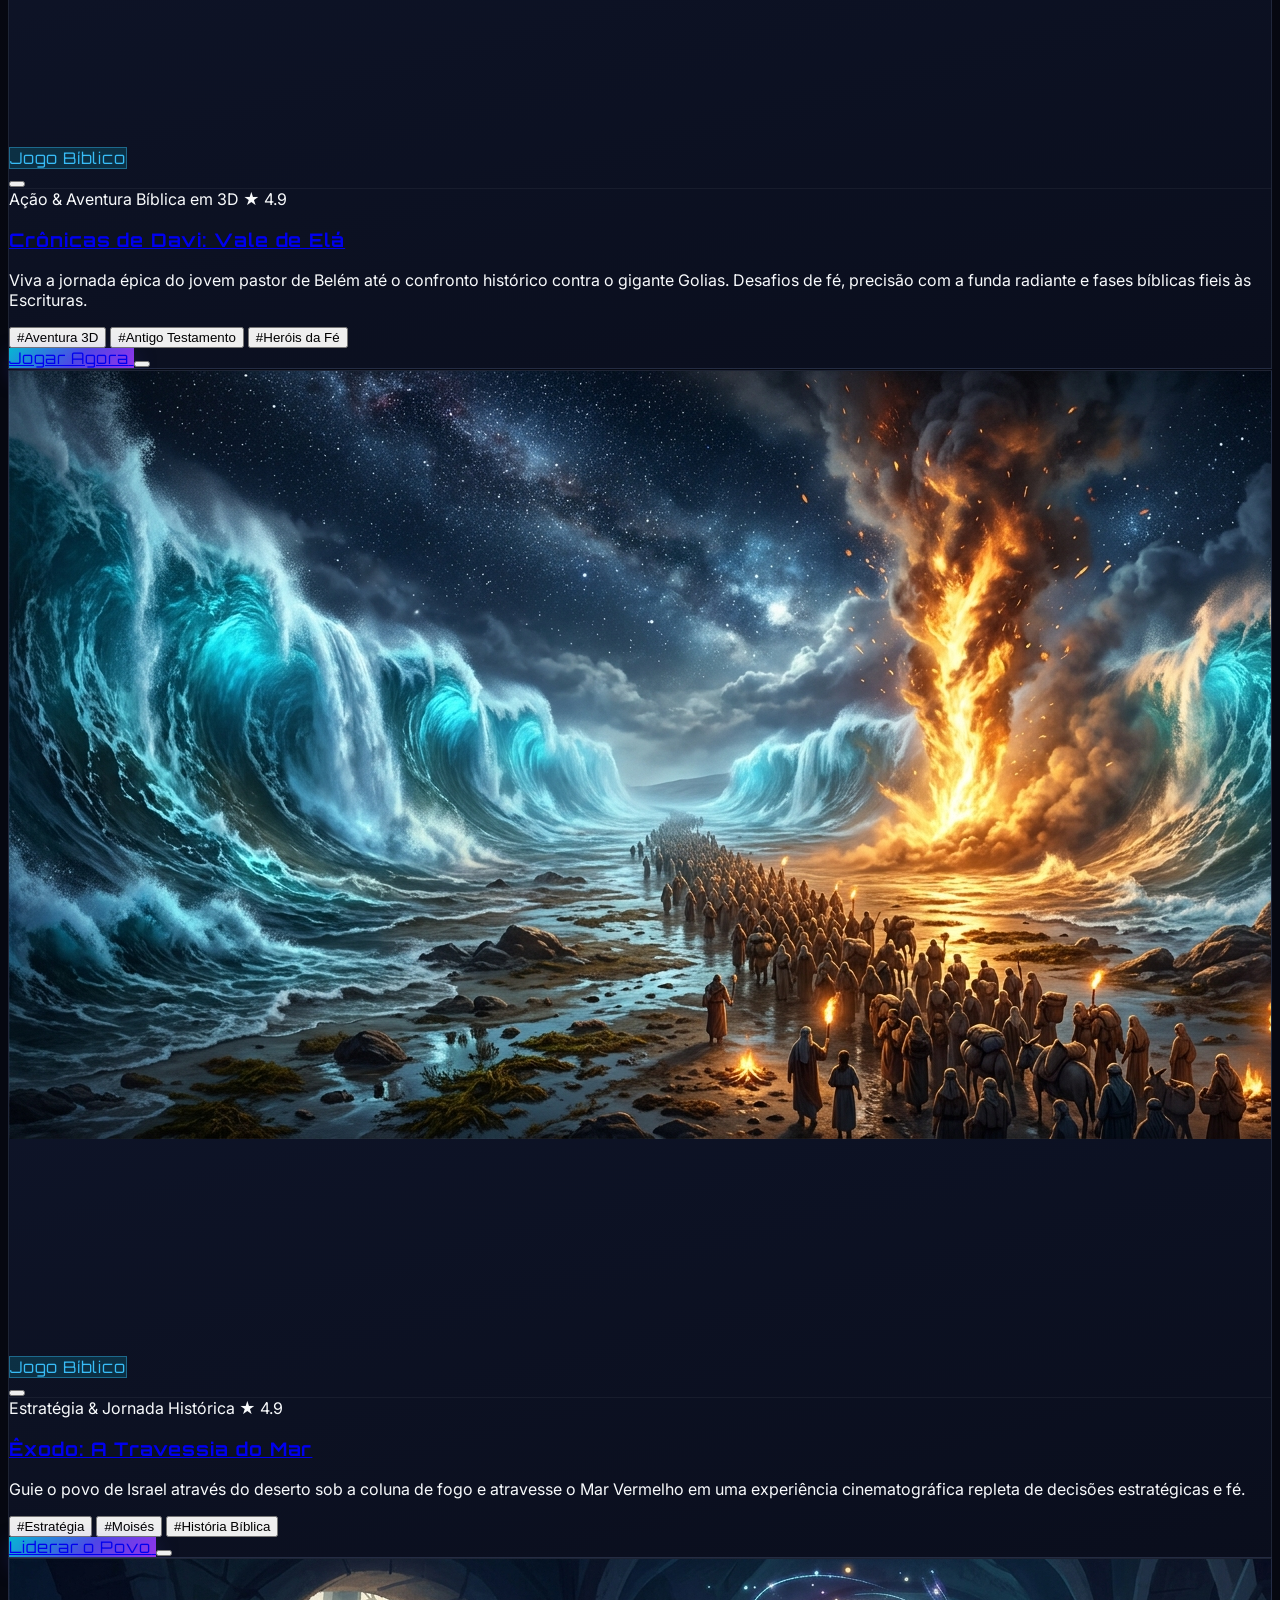
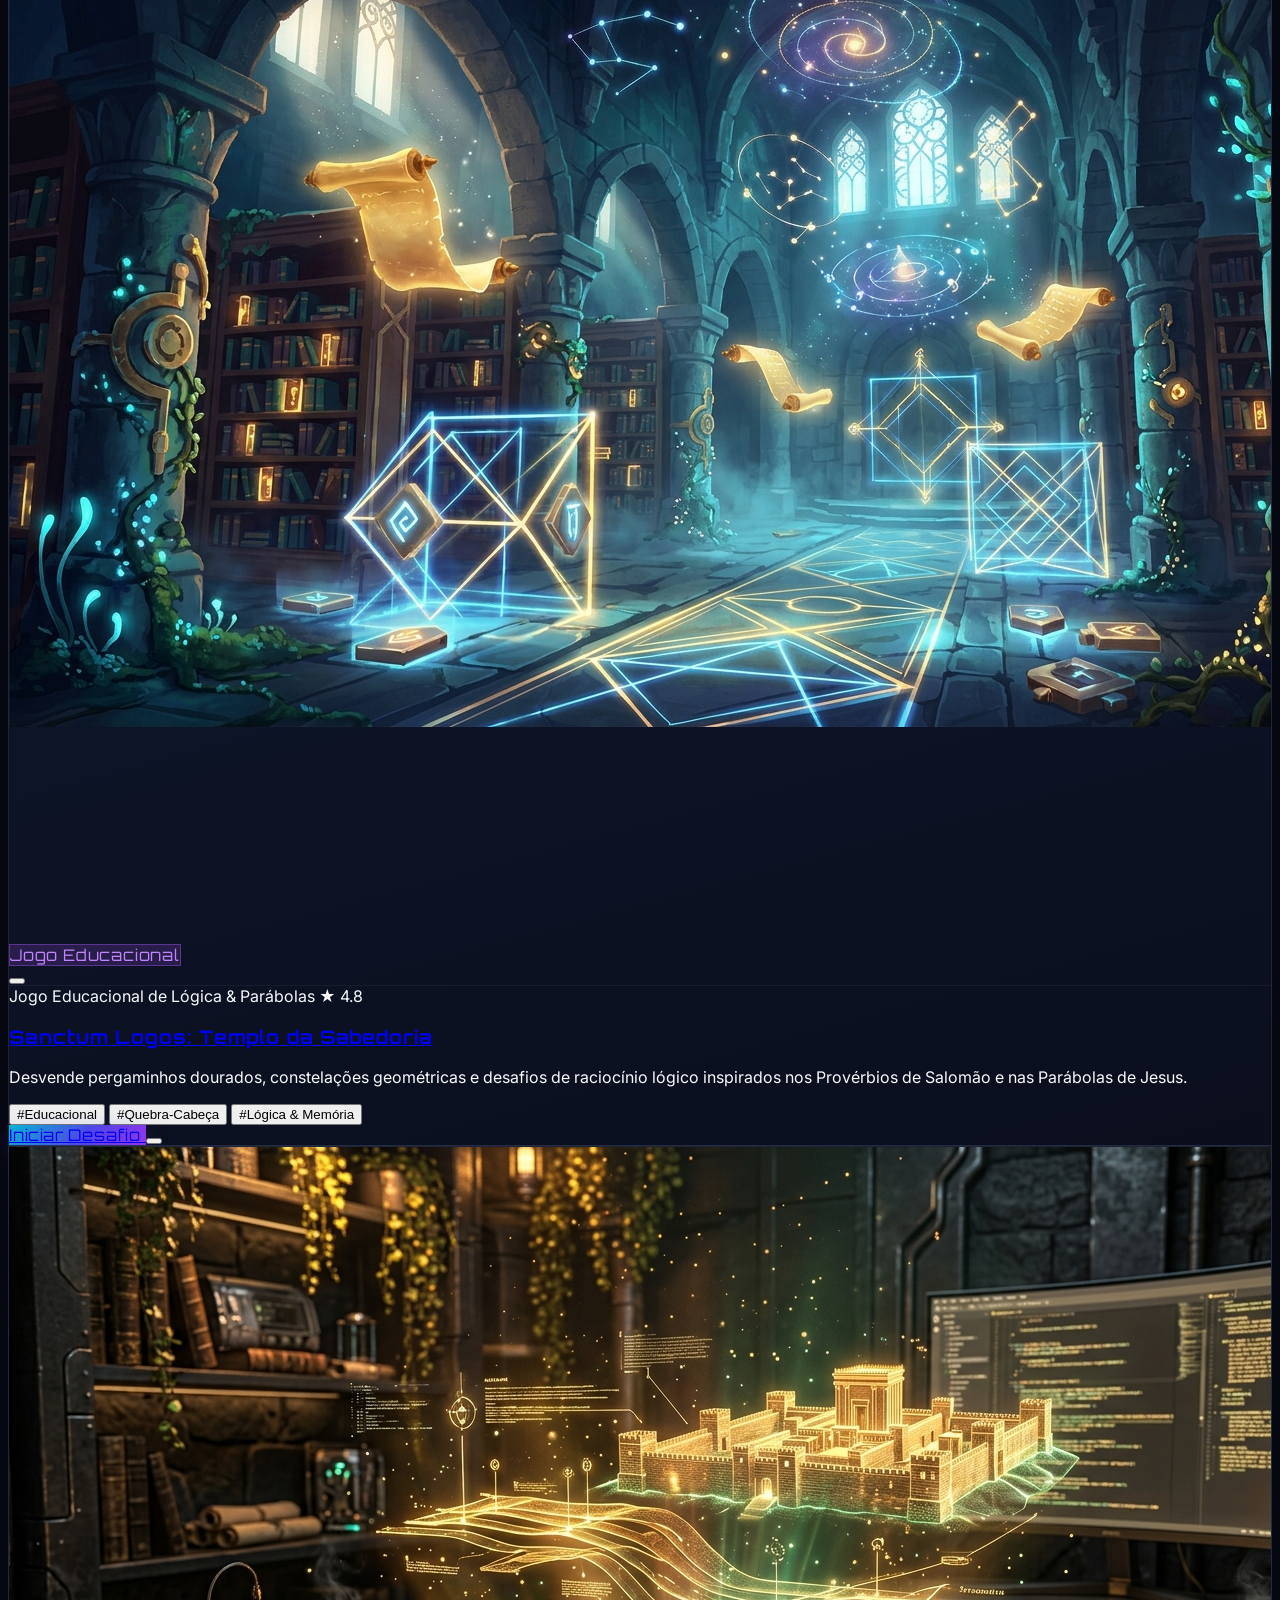
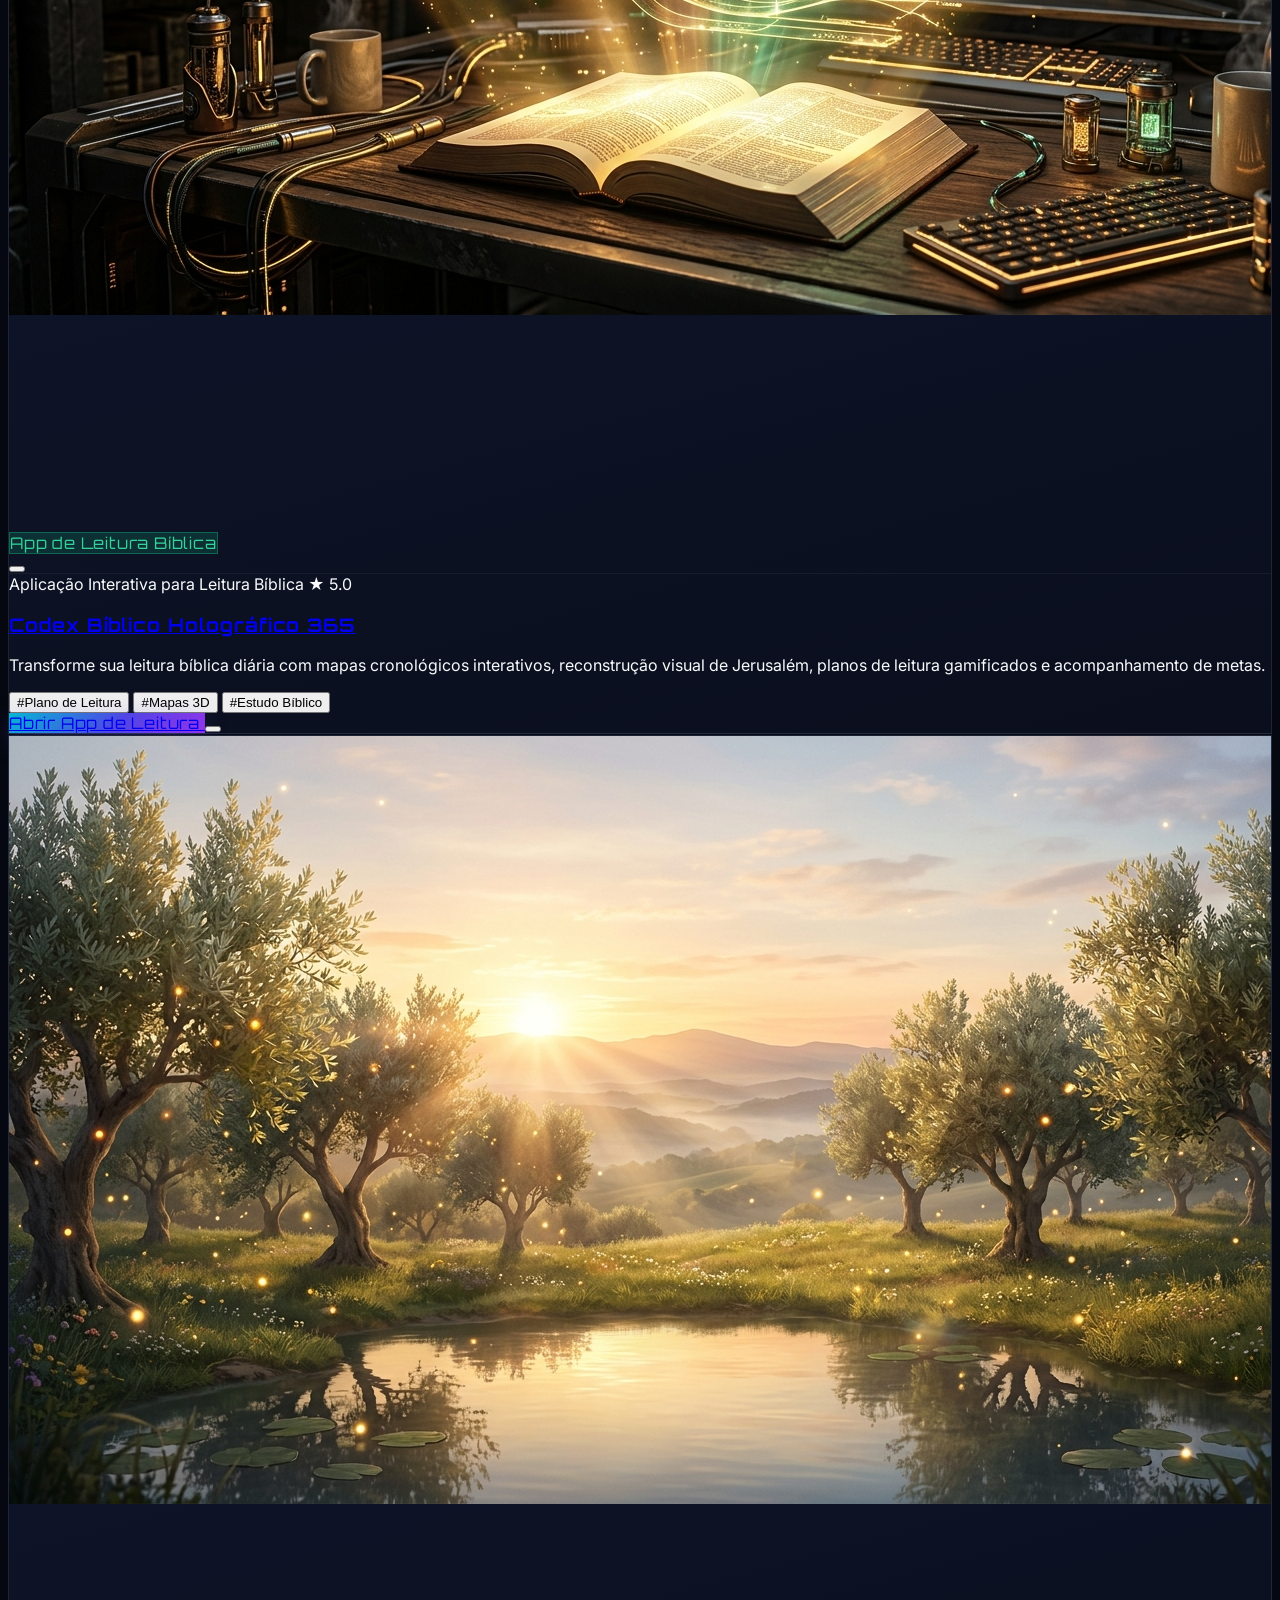
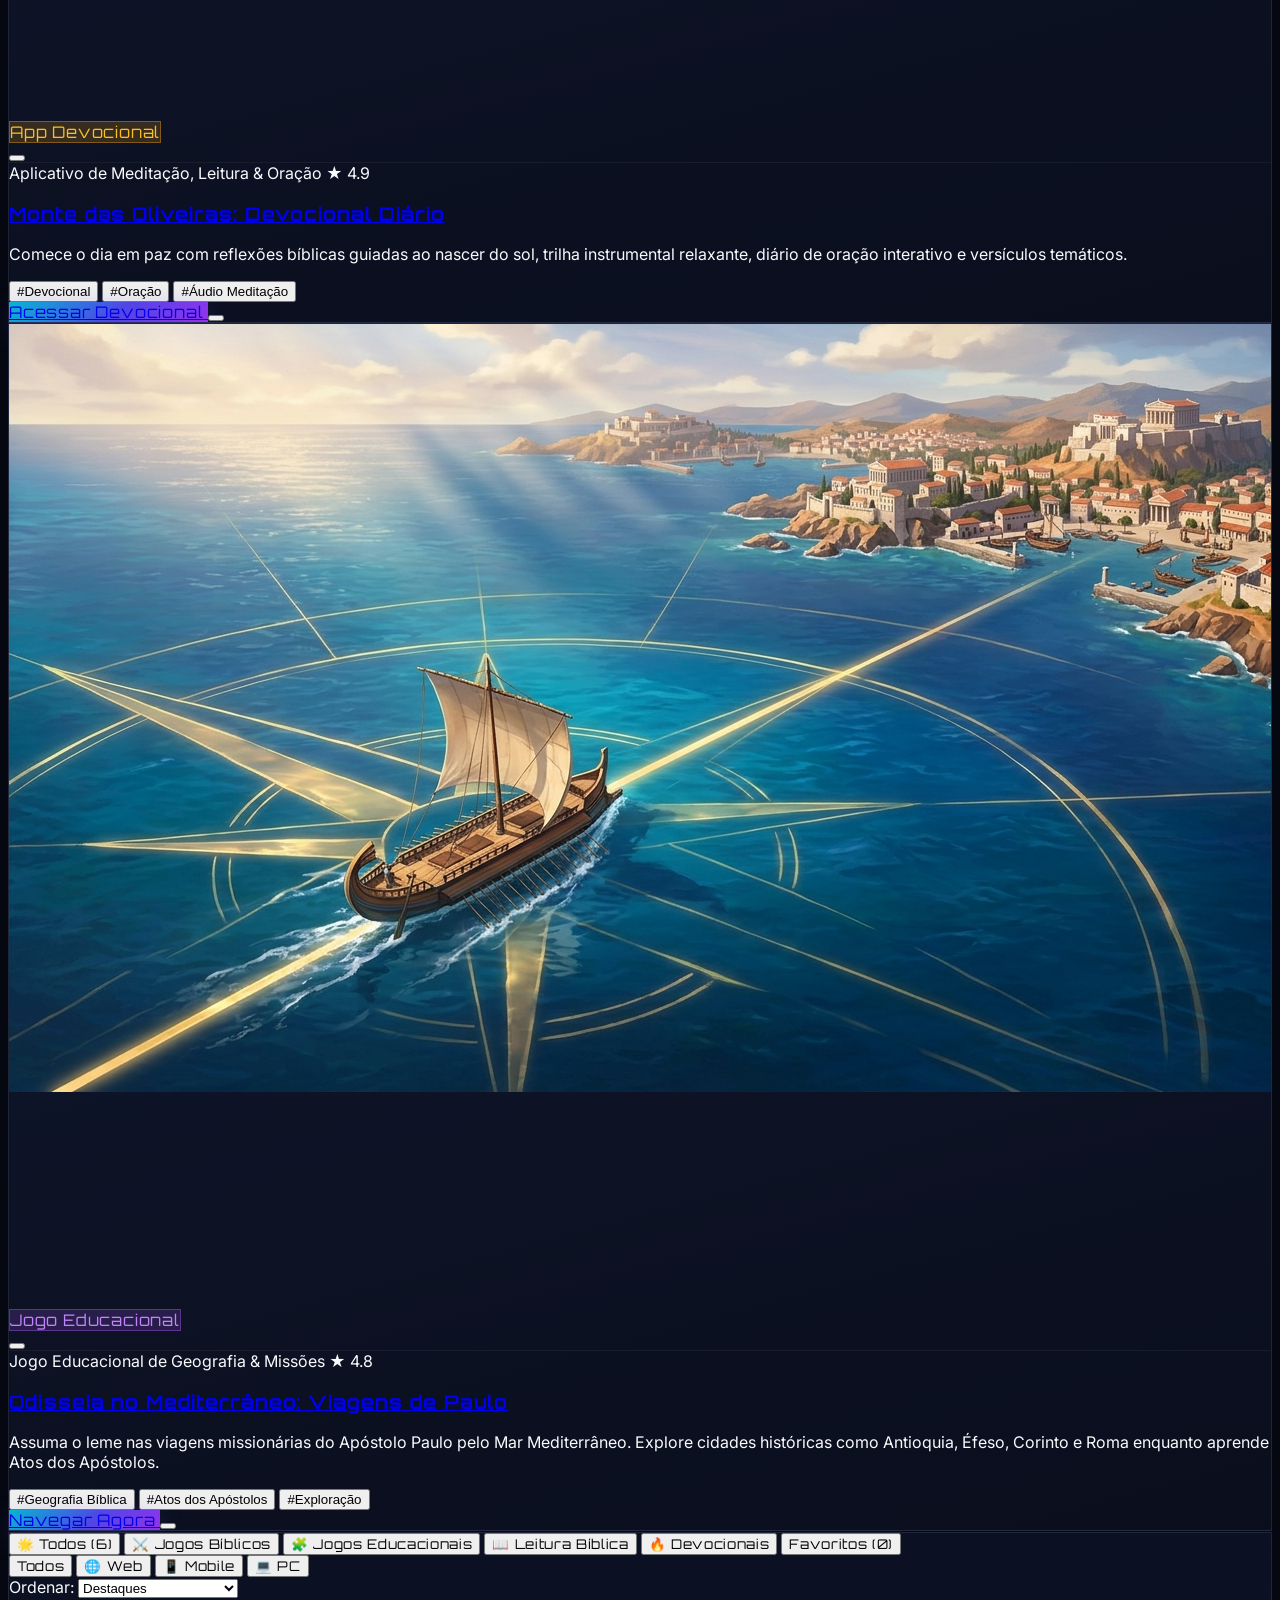
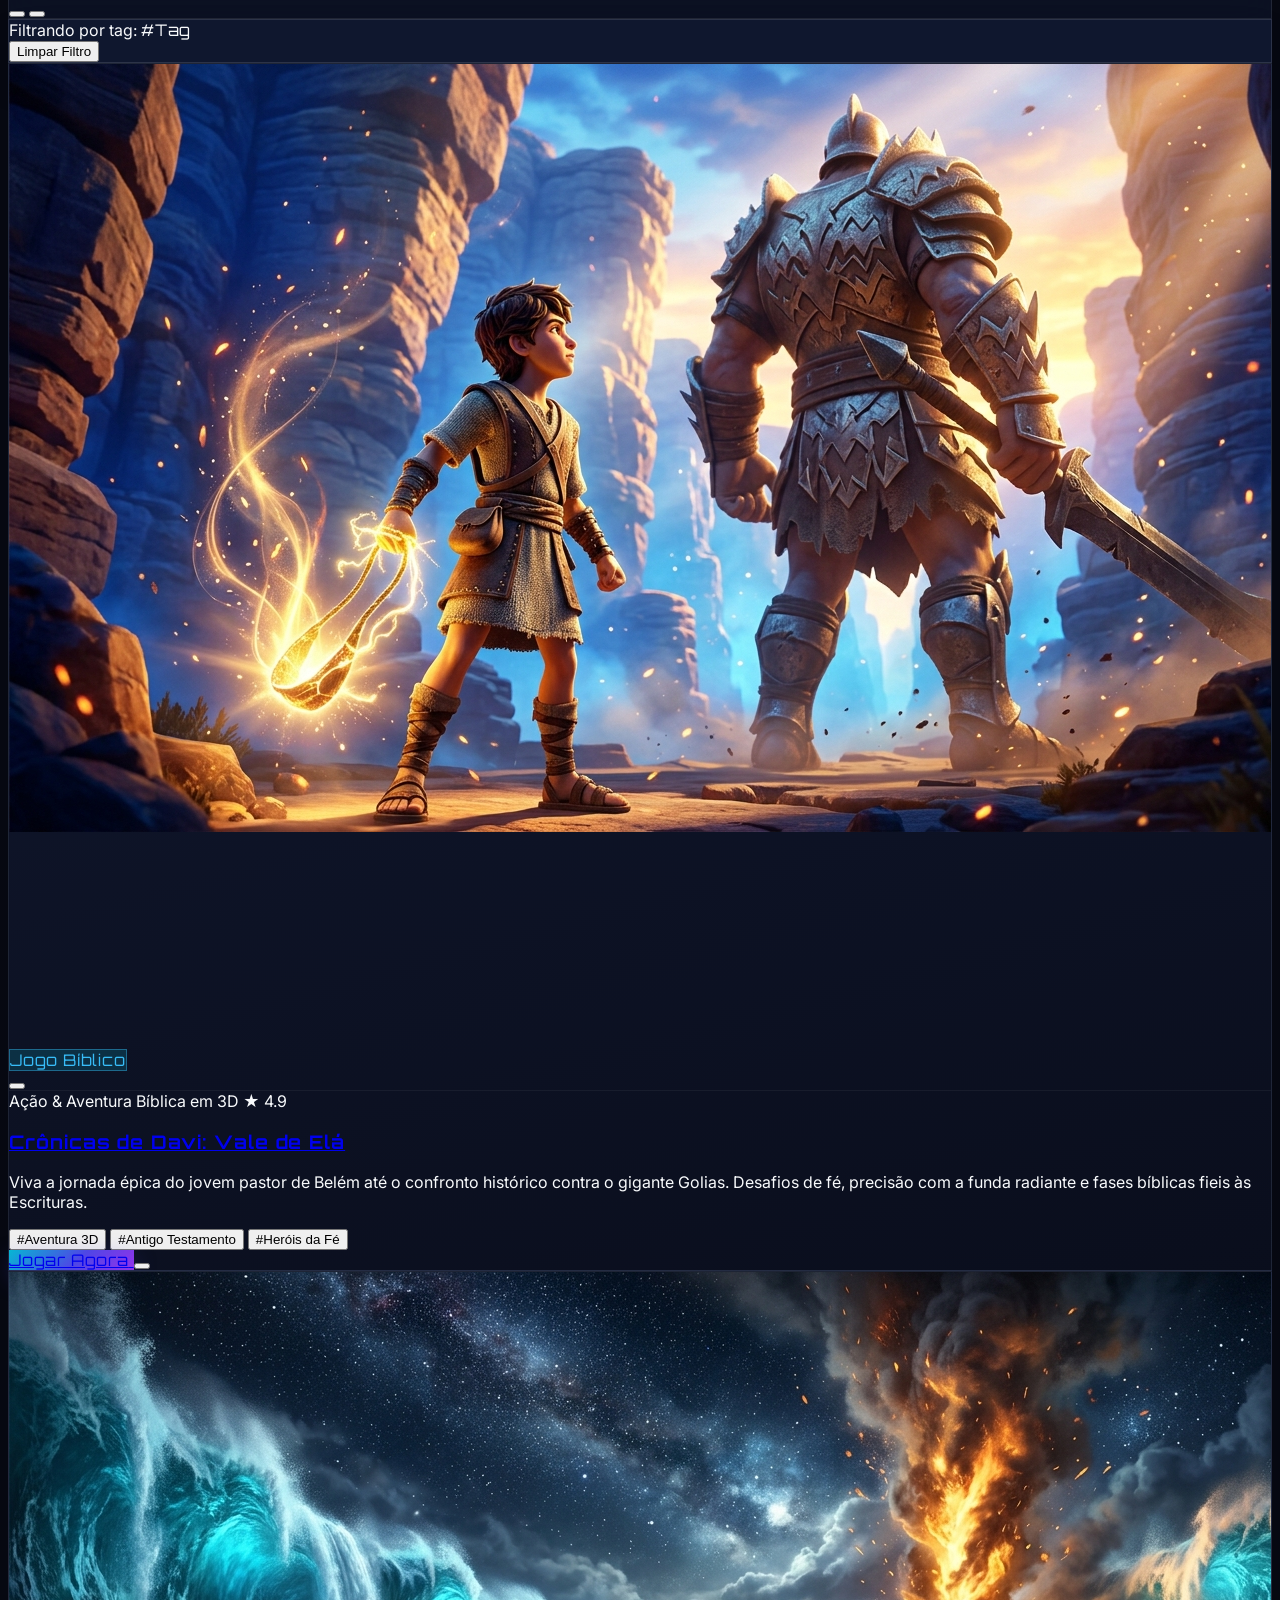
==== commit 1d3704ef: "feat(header): breakpoint responsivo a partir de 1840px - Menu central expande exclusivamente em tela" ====
--- a/index.html
+++ b/index.html
@@ -56,64 +56,63 @@
 <body class="min-h-screen bg-cyber-mesh selection:bg-cyan-400 selection:text-slate-950">
 
   <!-- ===================================================================== -->
-  <!-- BARRA DE NAVEGAÇÃO SUPERIOR (TOP NAVIGATION // 100% FLUIDA & RESPONSIVA) -->
-  <!-- ===================================================================== -->
-  <header class="sticky top-0 z-40 glass-nav w-full px-3 sm:px-4 lg:px-6 xl:px-10">
-    <div class="w-full max-w-[1560px] mx-auto h-16 sm:h-20 flex items-center justify-between gap-2 sm:gap-3 lg:gap-4 xl:gap-6 min-w-0">
+  <!-- BARRA DE NAVEGAÇÃO SUPERIOR (TOP NAVIGATION // RESPONSIVA A PARTIR DE 1840px) -->
+  <!-- ===================================================================== -->
+  <header class="sticky top-0 z-40 glass-nav w-full px-3 sm:px-6 lg:px-8 xl:px-12">
+    <div class="w-full max-w-[1840px] mx-auto h-16 sm:h-20 flex items-center justify-between gap-3 sm:gap-6 min-w-0">
       
       <!-- Lado Esquerdo: Identidade Visual & Logo -->
-      <a href="#topo" class="flex items-center gap-2 sm:gap-2.5 group shrink-0 whitespace-nowrap">
-        <div class="brand-icon-wrapper w-9 h-9 sm:w-10 sm:h-10 xl:w-11 xl:h-11 rounded-xl sm:rounded-2xl bg-gradient-to-br from-cyan-400 via-indigo-500 to-purple-600 p-[2px] shadow-lg shadow-cyan-500/25 transition">
+      <a href="#topo" class="flex items-center gap-2.5 sm:gap-3 group shrink-0 whitespace-nowrap">
+        <div class="brand-icon-wrapper w-9 h-9 sm:w-11 sm:h-11 rounded-xl sm:rounded-2xl bg-gradient-to-br from-cyan-400 via-indigo-500 to-purple-600 p-[2px] shadow-lg shadow-cyan-500/25 transition">
           <div class="w-full h-full bg-slate-950 rounded-[10px] sm:rounded-[14px] flex items-center justify-center p-1 sm:p-1.5 overflow-hidden">
             <img src="assets/icons/lumina-icon.svg" alt="Lumina Play Logo" class="w-full h-full object-contain" />
           </div>
         </div>
-        <div class="flex items-center gap-1.5">
+        <div class="flex items-center gap-1.5 sm:gap-2">
           <div class="flex items-baseline">
-            <span class="font-gamer text-base sm:text-lg xl:text-xl font-black tracking-wider text-white">LUMINA</span>
-            <span class="font-gamer text-base sm:text-lg xl:text-xl font-black tracking-wider bg-gradient-to-r from-cyan-400 to-indigo-400 bg-clip-text text-transparent ml-1">PLAY</span>
-          </div>
-          <span class="text-[9px] font-gamer uppercase tracking-widest px-2 py-0.5 rounded-full bg-cyan-500/15 text-cyan-300 border border-cyan-400/30 font-bold hidden 2xl:inline-block">
+            <span class="font-gamer text-base sm:text-xl font-black tracking-wider text-white">LUMINA</span>
+            <span class="font-gamer text-base sm:text-xl font-black tracking-wider bg-gradient-to-r from-cyan-400 to-indigo-400 bg-clip-text text-transparent ml-1">PLAY</span>
+          </div>
+          <span class="text-[9px] font-gamer uppercase tracking-widest px-2.5 py-0.5 rounded-full bg-cyan-500/15 text-cyan-300 border border-cyan-400/30 font-bold hidden sm:inline-block">
             HUB
           </span>
         </div>
       </a>
 
-      <!-- Centro: Links de Navegação (visível a partir de lg: 1024px com adaptação compacta) -->
-      <nav class="hidden lg:flex items-center gap-1 xl:gap-2.5 shrink-0" aria-label="Navegação Principal">
-        <a href="#topo" class="header-nav-link is-active">
-          <i data-lucide="Compass" class="w-3.5 h-3.5 xl:w-4 xl:h-4 text-cyan-400 shrink-0"></i>
+      <!-- Centro: Links de Navegação (exibição expandida a partir de 1840px para garantir total espaço livre) -->
+      <nav class="header-nav-desktop items-center gap-2 xl:gap-4 shrink-0" aria-label="Navegação Principal">
+        <a href="#topo" class="header-nav-link is-active whitespace-nowrap">
+          <i data-lucide="Compass" class="w-4 h-4 text-cyan-400 shrink-0"></i>
           <span>Explorar</span>
         </a>
-        <a href="#catalogoCompleto" class="header-nav-link">
-          <i data-lucide="Gamepad2" class="w-3.5 h-3.5 xl:w-4 xl:h-4 shrink-0"></i>
+        <a href="#catalogoCompleto" class="header-nav-link whitespace-nowrap">
+          <i data-lucide="Gamepad2" class="w-4 h-4 shrink-0"></i>
           <span>Catálogo</span>
         </a>
-        <a href="#desafioDiarioSection" class="header-nav-link">
-          <i data-lucide="Flame" class="w-3.5 h-3.5 xl:w-4 xl:h-4 text-amber-400 shrink-0"></i>
-          <span class="hidden xl:inline">Desafio Diário</span>
-          <span class="xl:hidden">Desafio</span>
+        <a href="#desafioDiarioSection" class="header-nav-link whitespace-nowrap">
+          <i data-lucide="Flame" class="w-4 h-4 text-amber-400 shrink-0"></i>
+          <span>Desafio Diário</span>
         </a>
-        <button type="button" data-nav-cat="favoritos" class="header-nav-link nav-cat-btn text-rose-300 hover:text-white">
-          <i data-lucide="Heart" class="w-3.5 h-3.5 xl:w-4 xl:h-4 fill-rose-500 text-rose-500 shrink-0"></i>
+        <button type="button" data-nav-cat="favoritos" class="header-nav-link nav-cat-btn text-rose-300 hover:text-white whitespace-nowrap">
+          <i data-lucide="Heart" class="w-4 h-4 fill-rose-500 text-rose-500 shrink-0"></i>
           <span>Favoritos</span>
-          <span id="headerCountFavorites" class="px-1.5 py-0.5 rounded-full bg-rose-500/20 text-rose-300 text-[10px] font-bold border border-rose-500/30">0</span>
+          <span id="headerCountFavorites" class="px-2 py-0.5 rounded-full bg-rose-500/20 text-rose-300 text-[10px] font-bold border border-rose-500/30">0</span>
         </button>
       </nav>
 
-      <!-- Lado Direito: Busca, SFX, Instalação PWA, Botão Novo Jogo & Menu Mobile/Tablet -->
-      <div class="flex items-center gap-1.5 sm:gap-2 xl:gap-2.5 shrink-0">
+      <!-- Lado Direito: Busca, SFX, Instalação PWA, Botão Novo Jogo & Botão Menu -->
+      <div class="flex items-center gap-2 sm:gap-3 shrink-0">
         
         <!-- Barra de Busca Desktop / Tablet (a partir de sm: 640px) -->
-        <div class="hidden sm:flex relative w-32 md:w-40 lg:w-36 xl:w-52 focus-within:w-44 xl:focus-within:w-60 search-box-sleek rounded-xl sm:rounded-2xl items-center transition-all duration-300">
-          <i data-lucide="Search" class="w-3.5 h-3.5 text-slate-400 absolute left-3 pointer-events-none"></i>
+        <div class="hidden sm:flex relative w-40 md:w-52 lg:w-60 focus-within:w-64 search-box-sleek rounded-xl sm:rounded-2xl items-center transition-all duration-300">
+          <i data-lucide="Search" class="w-4 h-4 text-slate-400 absolute left-3.5 pointer-events-none"></i>
           <input
             id="globalSearchInput"
             type="text"
             placeholder="Buscar..."
-            class="w-full pl-8 pr-7 py-1.5 sm:py-2 rounded-xl sm:rounded-2xl bg-transparent text-xs text-white placeholder-slate-400 focus:outline-none"
+            class="w-full pl-9 pr-8 py-2 rounded-xl sm:rounded-2xl bg-transparent text-xs text-white placeholder-slate-400 focus:outline-none"
           />
-          <kbd class="hidden md:inline-block absolute right-2.5 text-[9px] font-mono text-slate-500 bg-slate-900 border border-slate-700/60 px-1 py-0.5 rounded pointer-events-none">
+          <kbd class="hidden md:inline-block absolute right-2.5 text-[9px] font-mono text-slate-500 bg-slate-900 border border-slate-700/60 px-1.5 py-0.5 rounded pointer-events-none">
             /
           </kbd>
         </div>
@@ -156,21 +155,20 @@
         <button
           id="btnOpenAddGame"
           type="button"
-          class="btn-launch px-2.5 py-1.5 sm:px-3 sm:py-2 xl:px-4 xl:py-2.5 rounded-xl sm:rounded-2xl text-xs font-gamer font-bold text-white uppercase tracking-wider flex items-center gap-1.5 shrink-0 shadow-lg whitespace-nowrap"
+          class="btn-launch px-3 py-2 sm:px-4 sm:py-2.5 rounded-xl sm:rounded-2xl text-xs font-gamer font-bold text-white uppercase tracking-wider flex items-center gap-1.5 shrink-0 shadow-lg whitespace-nowrap"
           title="Adicionar Jogo ou Gerar Código"
         >
           <i data-lucide="Plus" class="w-4 h-4"></i>
-          <span class="hidden sm:inline lg:hidden xl:inline">Novo Jogo</span>
-          <span class="hidden lg:inline xl:hidden">Novo</span>
-        </button>
-
-        <!-- Botão Menu Dropdown para Tablets e Celulares (< 1024px) -->
+          <span class="hidden sm:inline">Novo Jogo</span>
+        </button>
+
+        <!-- Botão Menu Dropdown (< 1840px) -->
         <button
           id="btnHeaderMenuToggle"
           type="button"
-          class="lg:hidden header-icon-btn"
-          title="Abrir Menu de Navegação"
-          aria-label="Abrir Menu de Navegação"
+          class="header-menu-toggle-btn header-icon-btn"
+          title="Menu de Navegação"
+          aria-label="Menu de Navegação"
         >
           <i id="headerMenuIcon" data-lucide="Menu" class="w-4 h-4 text-slate-300"></i>
         </button>
@@ -192,28 +190,30 @@
       </div>
     </div>
 
-    <!-- Menu Dropdown para Tablets e Telas Menores (< 1024px) -->
-    <div id="headerMobileDropdown" class="lg:hidden header-mobile-dropdown">
-      <div class="px-2 pt-2 pb-4 space-y-1.5 border-t border-white/10 mt-1">
-        <a href="#topo" class="mobile-dropdown-link is-active">
-          <i data-lucide="Compass" class="w-4 h-4 text-cyan-400 shrink-0"></i>
-          <span>Explorar Destaques</span>
-        </a>
-        <a href="#catalogoCompleto" class="mobile-dropdown-link">
-          <i data-lucide="Gamepad2" class="w-4 h-4 text-purple-400 shrink-0"></i>
-          <span>Catálogo de Jogos & Apps</span>
-        </a>
-        <a href="#desafioDiarioSection" class="mobile-dropdown-link">
-          <i data-lucide="Flame" class="w-4 h-4 text-amber-400 shrink-0"></i>
-          <span>Desafio Bíblico Diário</span>
-        </a>
-        <button type="button" data-nav-cat="favoritos" class="mobile-dropdown-link w-full text-left justify-between">
-          <div class="flex items-center gap-2.5">
-            <i data-lucide="Heart" class="w-4 h-4 fill-rose-500 text-rose-500 shrink-0"></i>
-            <span>Meus Favoritos</span>
-          </div>
-          <span id="dropdownCountFavorites" class="px-2 py-0.5 rounded-full bg-rose-500/20 text-rose-300 text-[10px] font-bold border border-rose-500/30">0</span>
-        </button>
+    <!-- Menu Dropdown Responsivo (< 1840px) -->
+    <div id="headerMobileDropdown" class="header-mobile-dropdown">
+      <div class="px-3 sm:px-6 pt-2 pb-4 border-t border-white/10 mt-1 max-w-[1840px] mx-auto">
+        <div class="grid grid-cols-1 sm:grid-cols-2 lg:grid-cols-4 gap-2.5 pt-1">
+          <a href="#topo" class="mobile-dropdown-link is-active">
+            <i data-lucide="Compass" class="w-4 h-4 text-cyan-400 shrink-0"></i>
+            <span>Explorar Destaques</span>
+          </a>
+          <a href="#catalogoCompleto" class="mobile-dropdown-link">
+            <i data-lucide="Gamepad2" class="w-4 h-4 text-purple-400 shrink-0"></i>
+            <span>Catálogo de Jogos & Apps</span>
+          </a>
+          <a href="#desafioDiarioSection" class="mobile-dropdown-link">
+            <i data-lucide="Flame" class="w-4 h-4 text-amber-400 shrink-0"></i>
+            <span>Desafio Bíblico Diário</span>
+          </a>
+          <button type="button" data-nav-cat="favoritos" class="mobile-dropdown-link text-left justify-between">
+            <div class="flex items-center gap-2.5">
+              <i data-lucide="Heart" class="w-4 h-4 fill-rose-500 text-rose-500 shrink-0"></i>
+              <span>Meus Favoritos</span>
+            </div>
+            <span id="dropdownCountFavorites" class="px-2 py-0.5 rounded-full bg-rose-500/20 text-rose-300 text-[10px] font-bold border border-rose-500/30">0</span>
+          </button>
+        </div>
       </div>
     </div>
   </header>
--- a/css/styles.css
+++ b/css/styles.css
@@ -526,7 +526,7 @@
   box-shadow: 0 -4px 25px rgba(0, 0, 0, 0.6);
 }
 
-@media (min-width: 1024px) {
+@media (min-width: 768px) {
   .mobile-bottom-nav {
     display: none !important;
   }
@@ -553,19 +553,42 @@
   transform: translateY(-1px);
 }
 
-/* Espaçamento inferior do body no mobile e tablet para não cobrir o rodapé */
+/* Espaçamento inferior do body no mobile para não cobrir o rodapé */
 body {
   padding-bottom: 5.5rem;
 }
 
-@media (min-width: 1024px) {
+@media (min-width: 768px) {
   body {
-    padding-bottom: 0;
-  }
-}
-
-/* ==========================================================================
-   BARRA DE BUSCA EXPANSÍVEL MOBILE & DROPDOWN TABLET/MOBILE
+    padding-bottom: 0 !important;
+  }
+}
+
+/* ==========================================================================
+   BREAKPOINT 1840px - RESPONSIVIDADE DO HEADER
+   ========================================================================== */
+.header-nav-desktop {
+  display: none !important;
+}
+
+.header-menu-toggle-btn {
+  display: inline-flex !important;
+}
+
+@media (min-width: 1840px) {
+  .header-nav-desktop {
+    display: flex !important;
+  }
+  .header-menu-toggle-btn {
+    display: none !important;
+  }
+  .header-mobile-dropdown {
+    display: none !important;
+  }
+}
+
+/* ==========================================================================
+   BARRA DE BUSCA EXPANSÍVEL MOBILE & DROPDOWN (< 1840px)
    ========================================================================== */
 #mobileSearchBar {
   max-height: 0;
@@ -587,7 +610,7 @@
 }
 
 .header-mobile-dropdown.is-open {
-  max-height: 320px;
+  max-height: 380px;
   opacity: 1;
 }
 
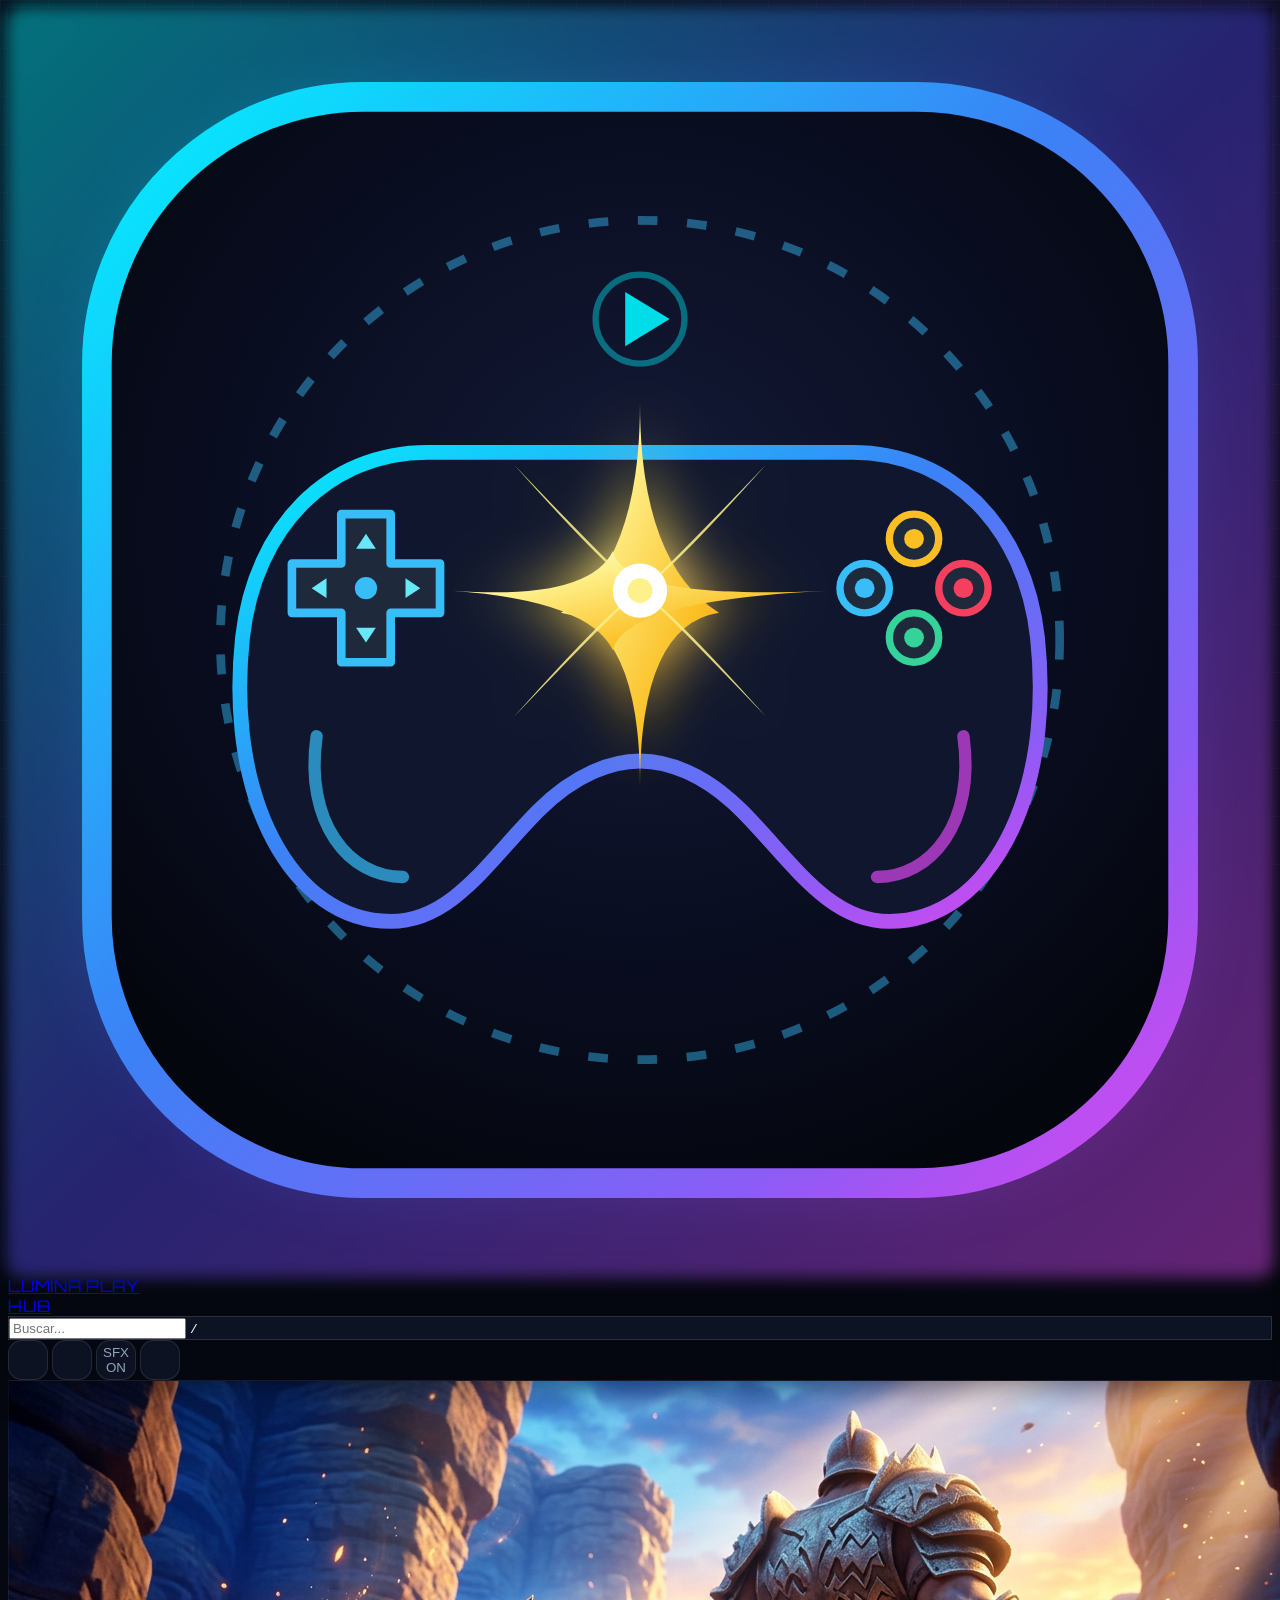
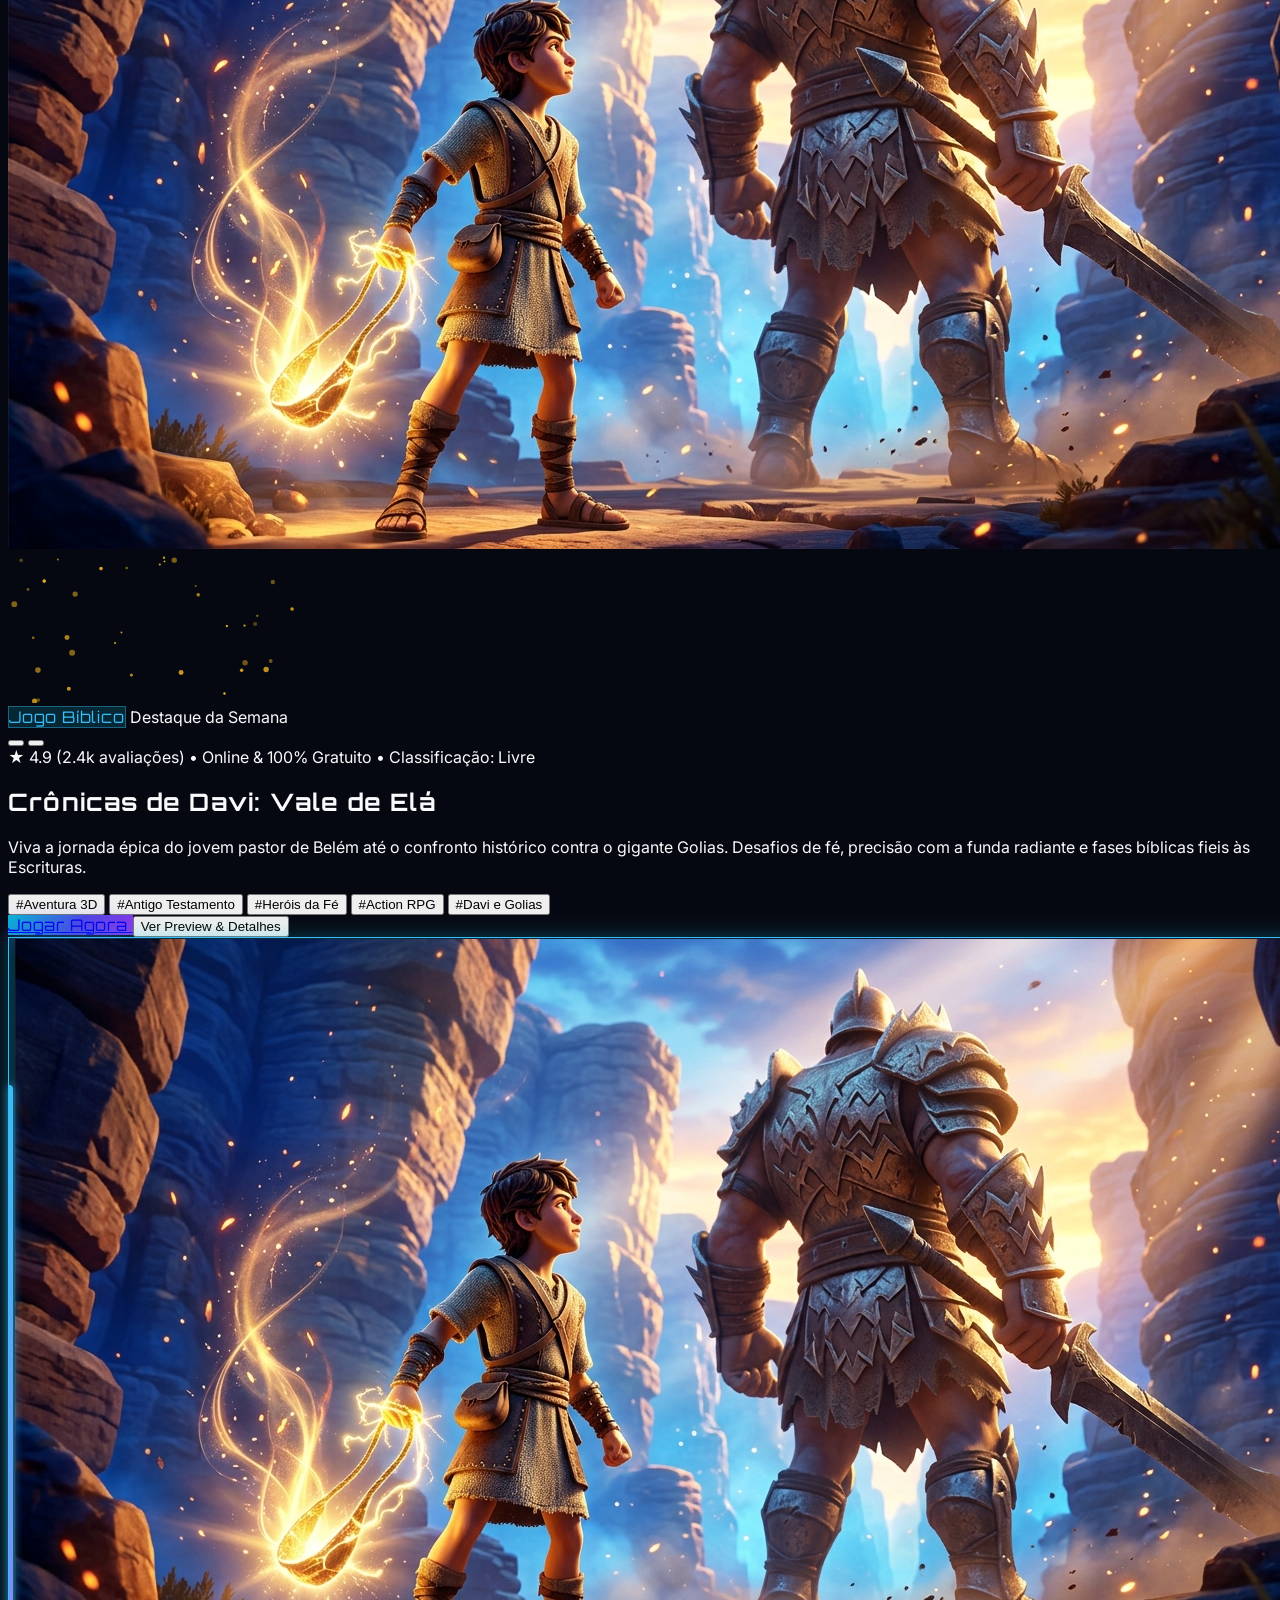
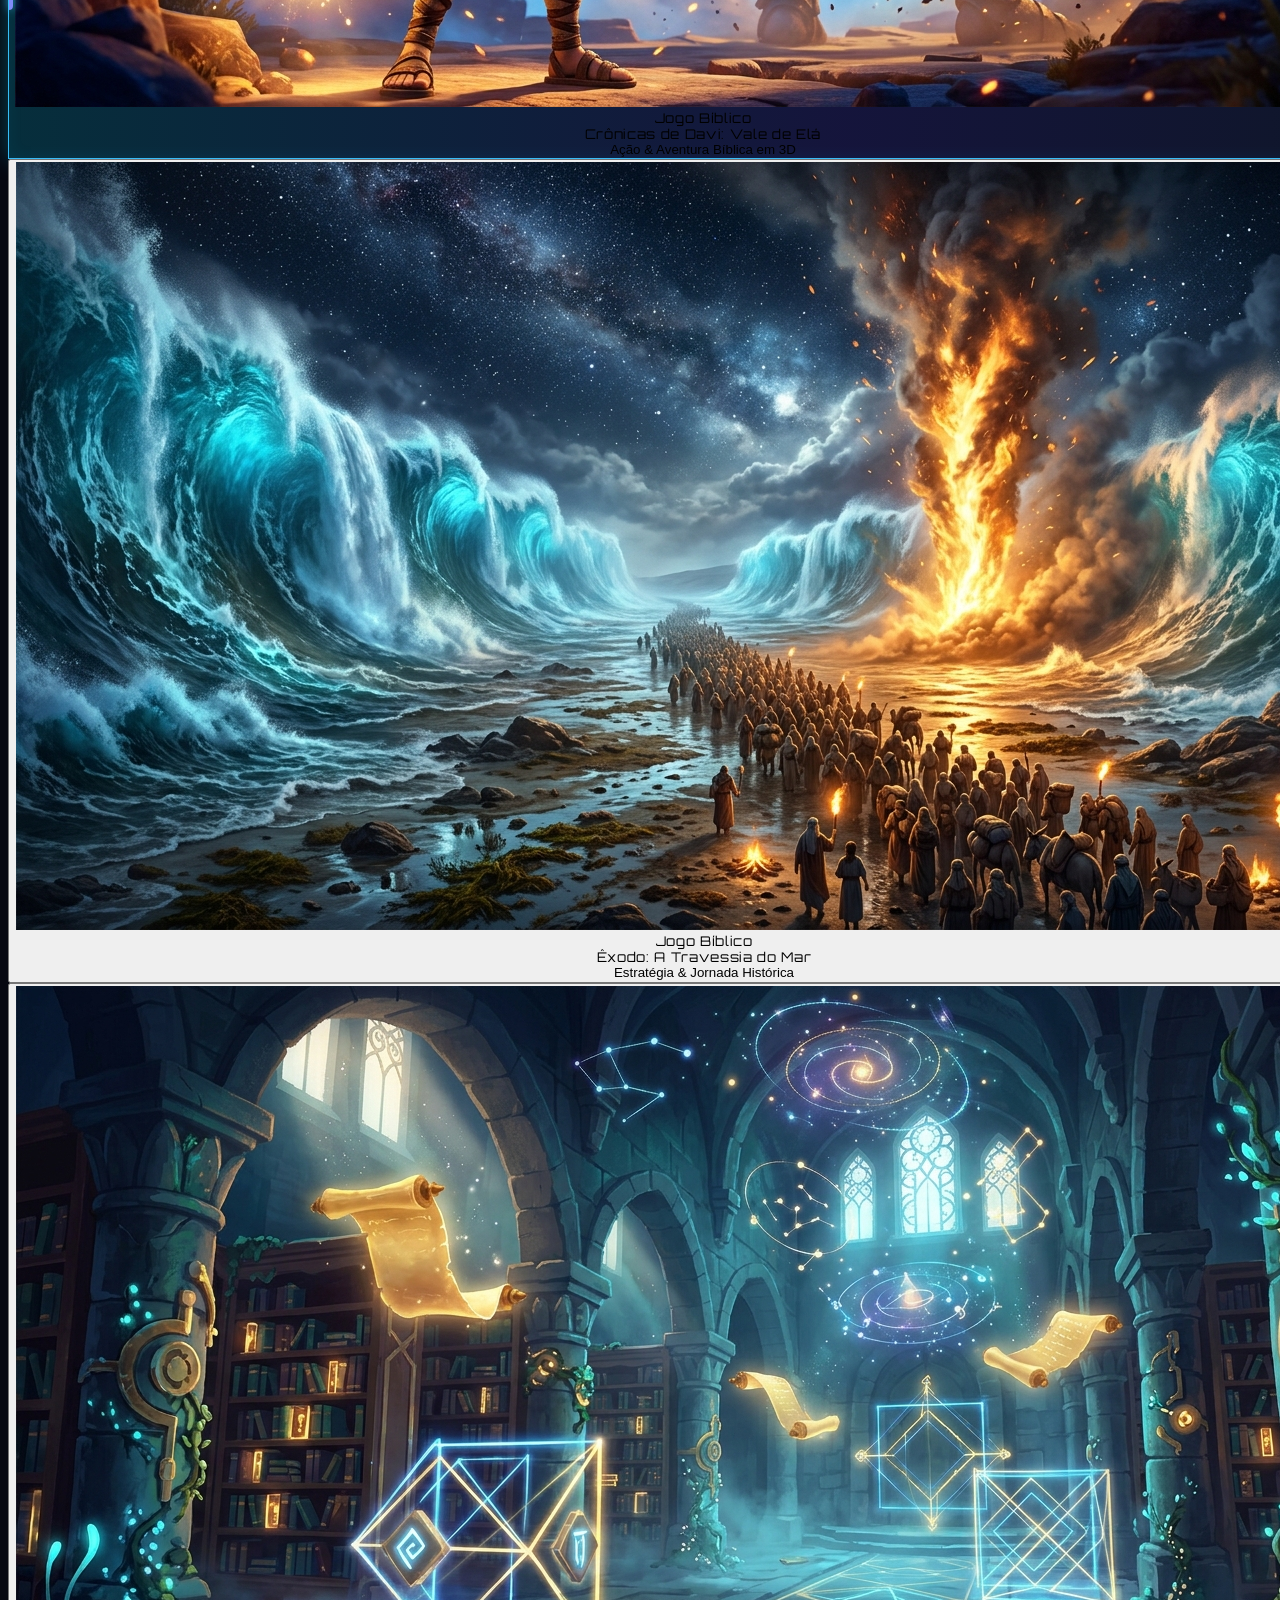
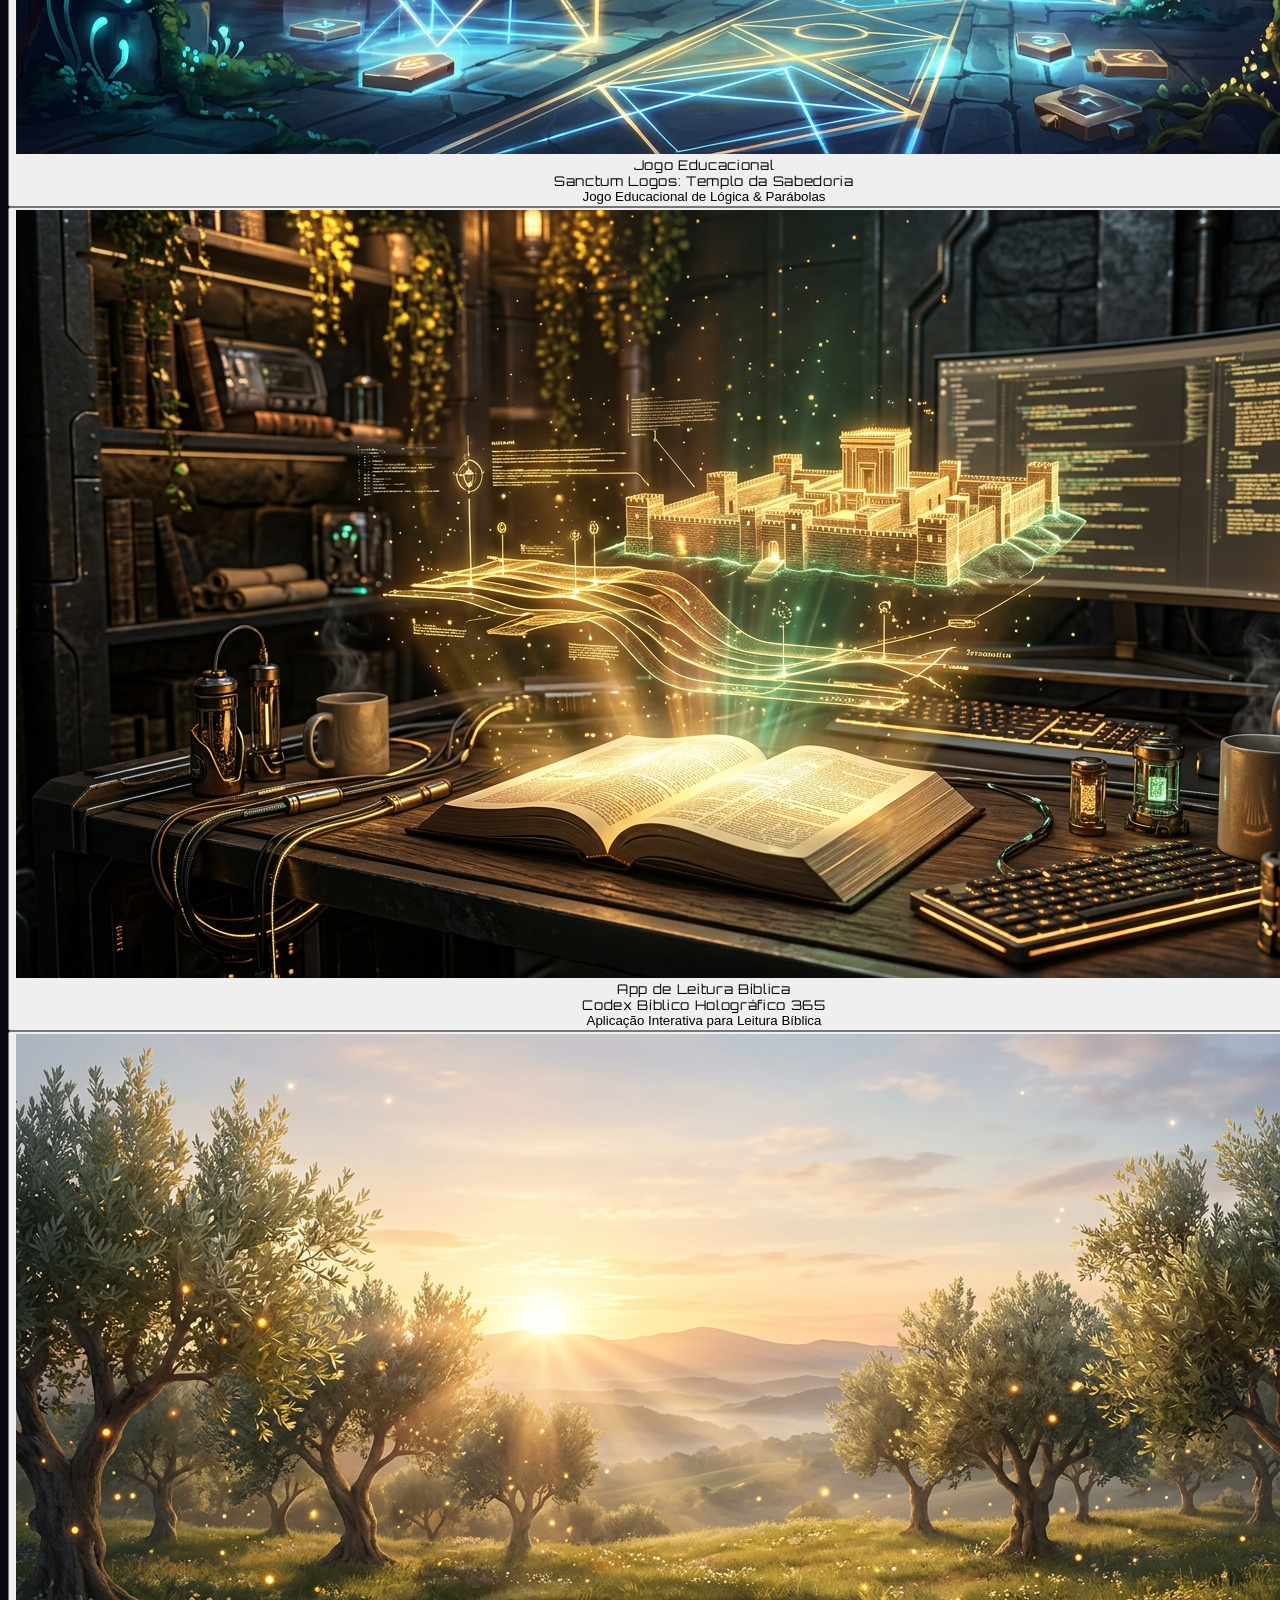
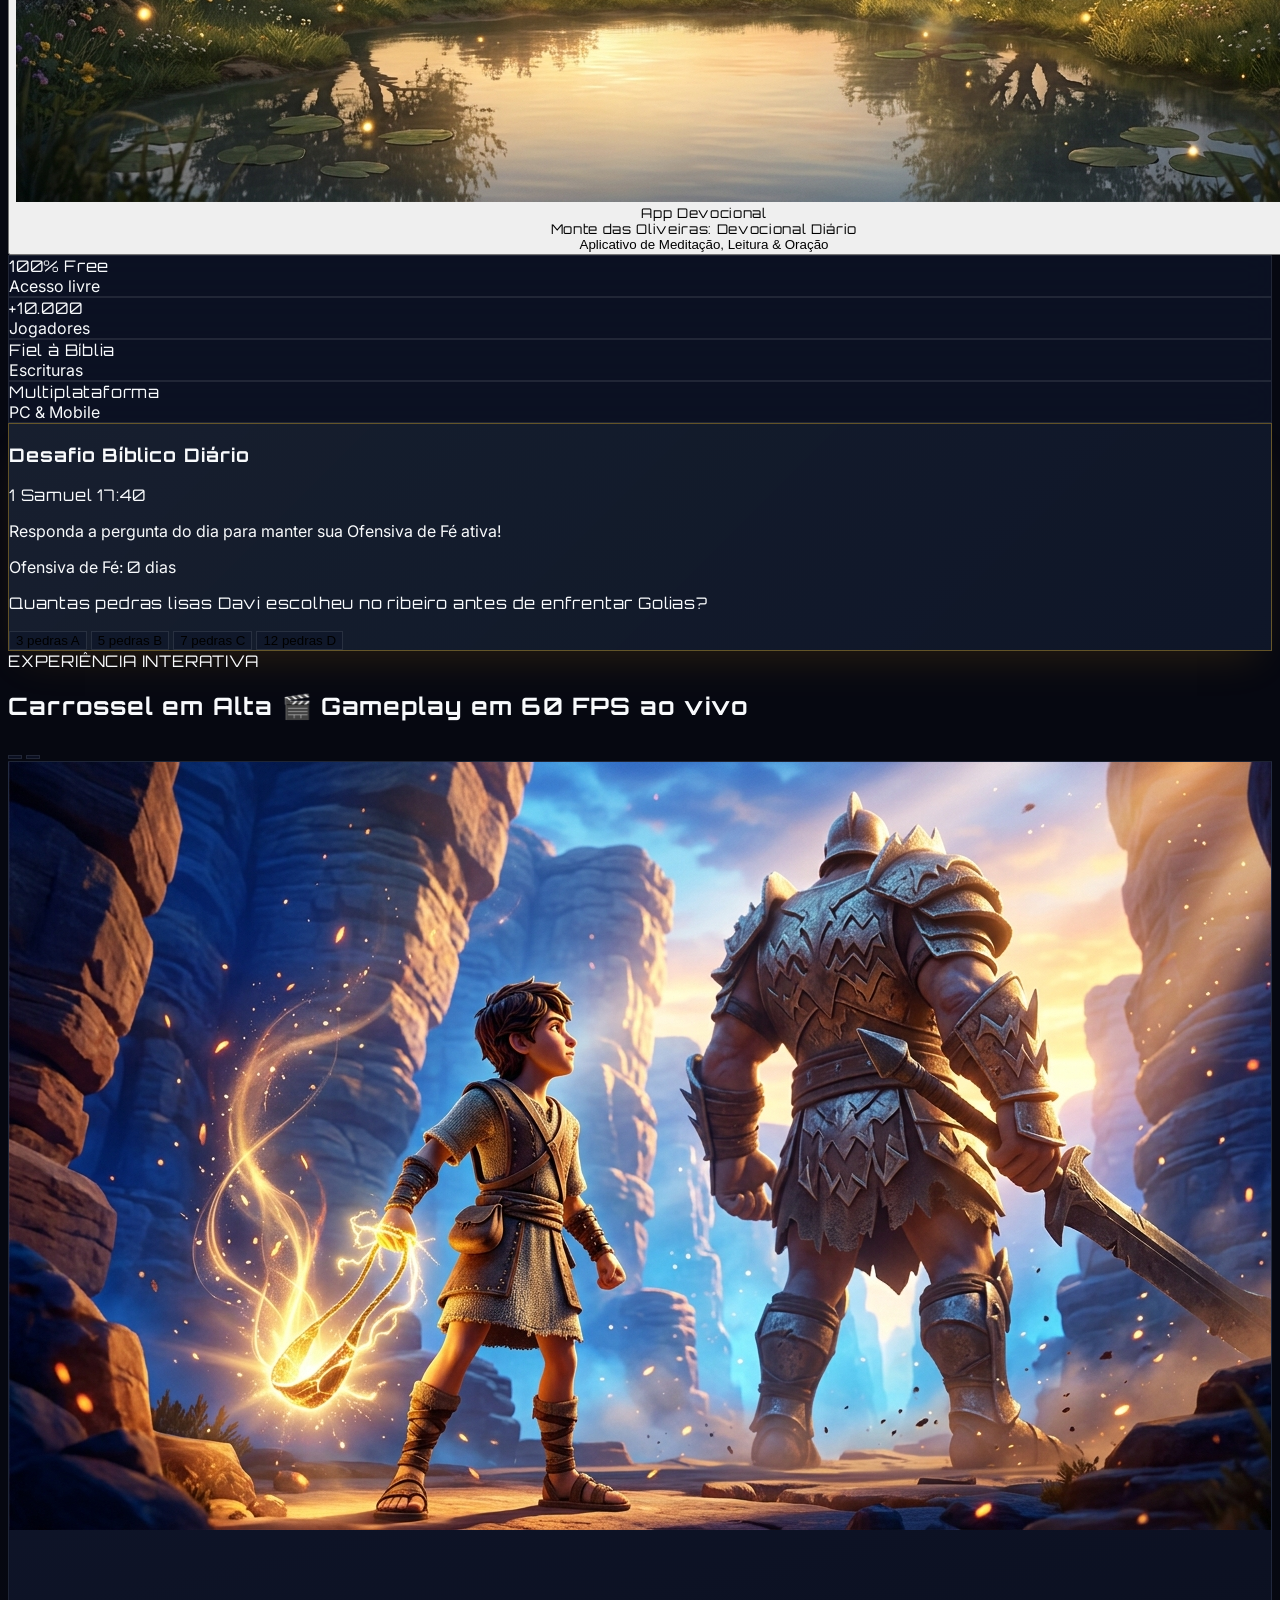
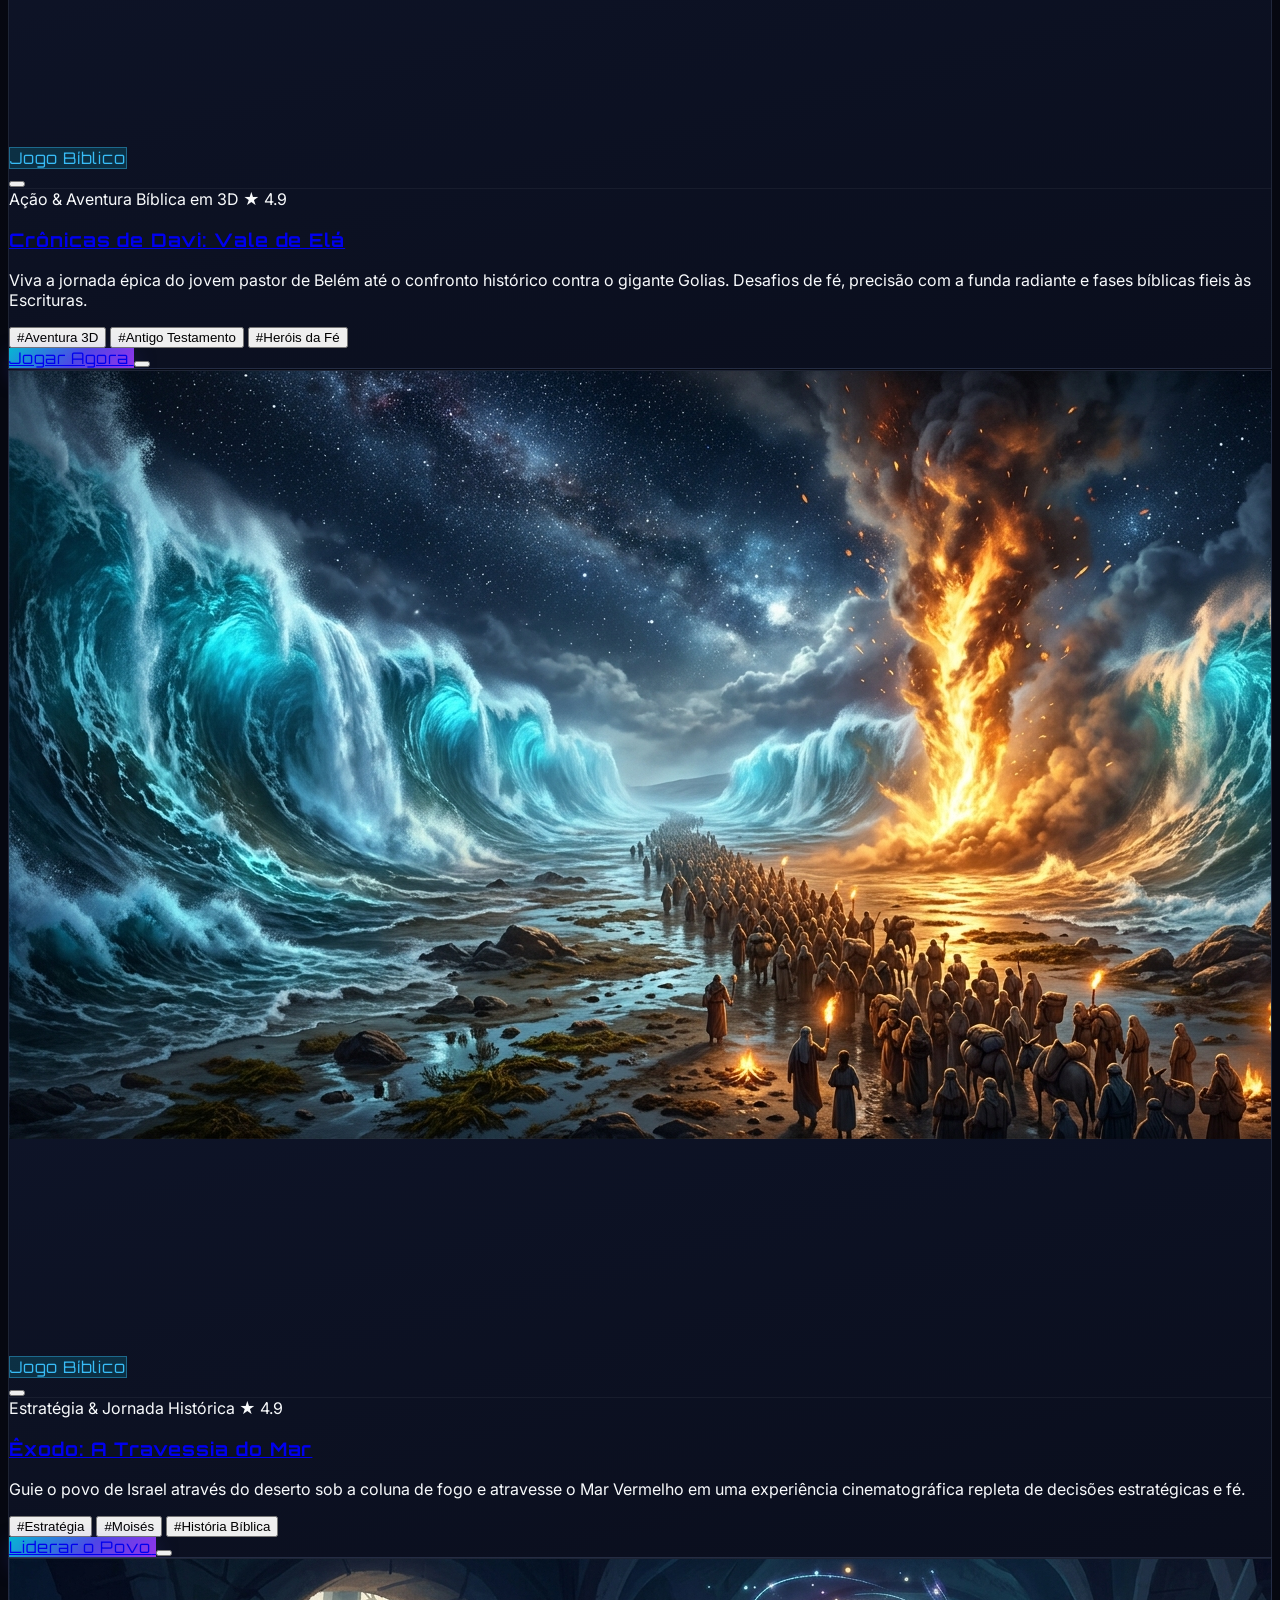
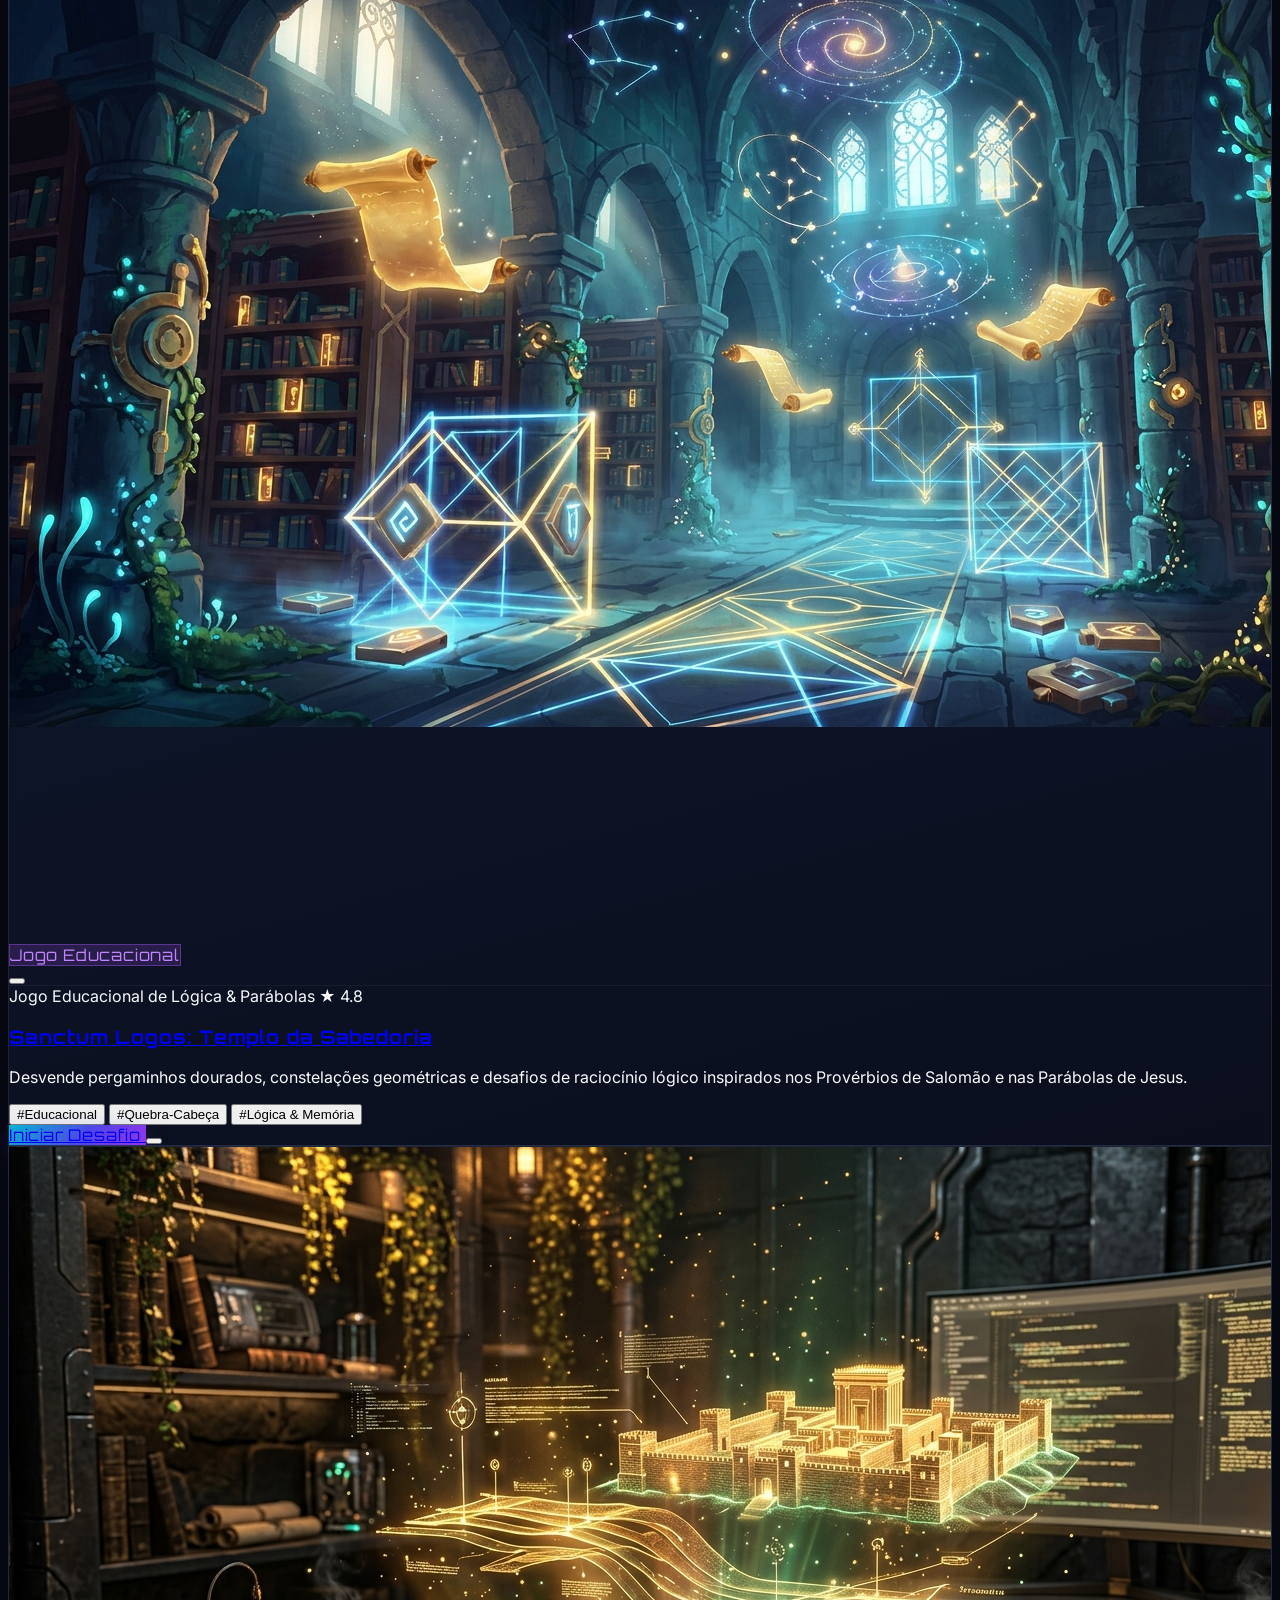
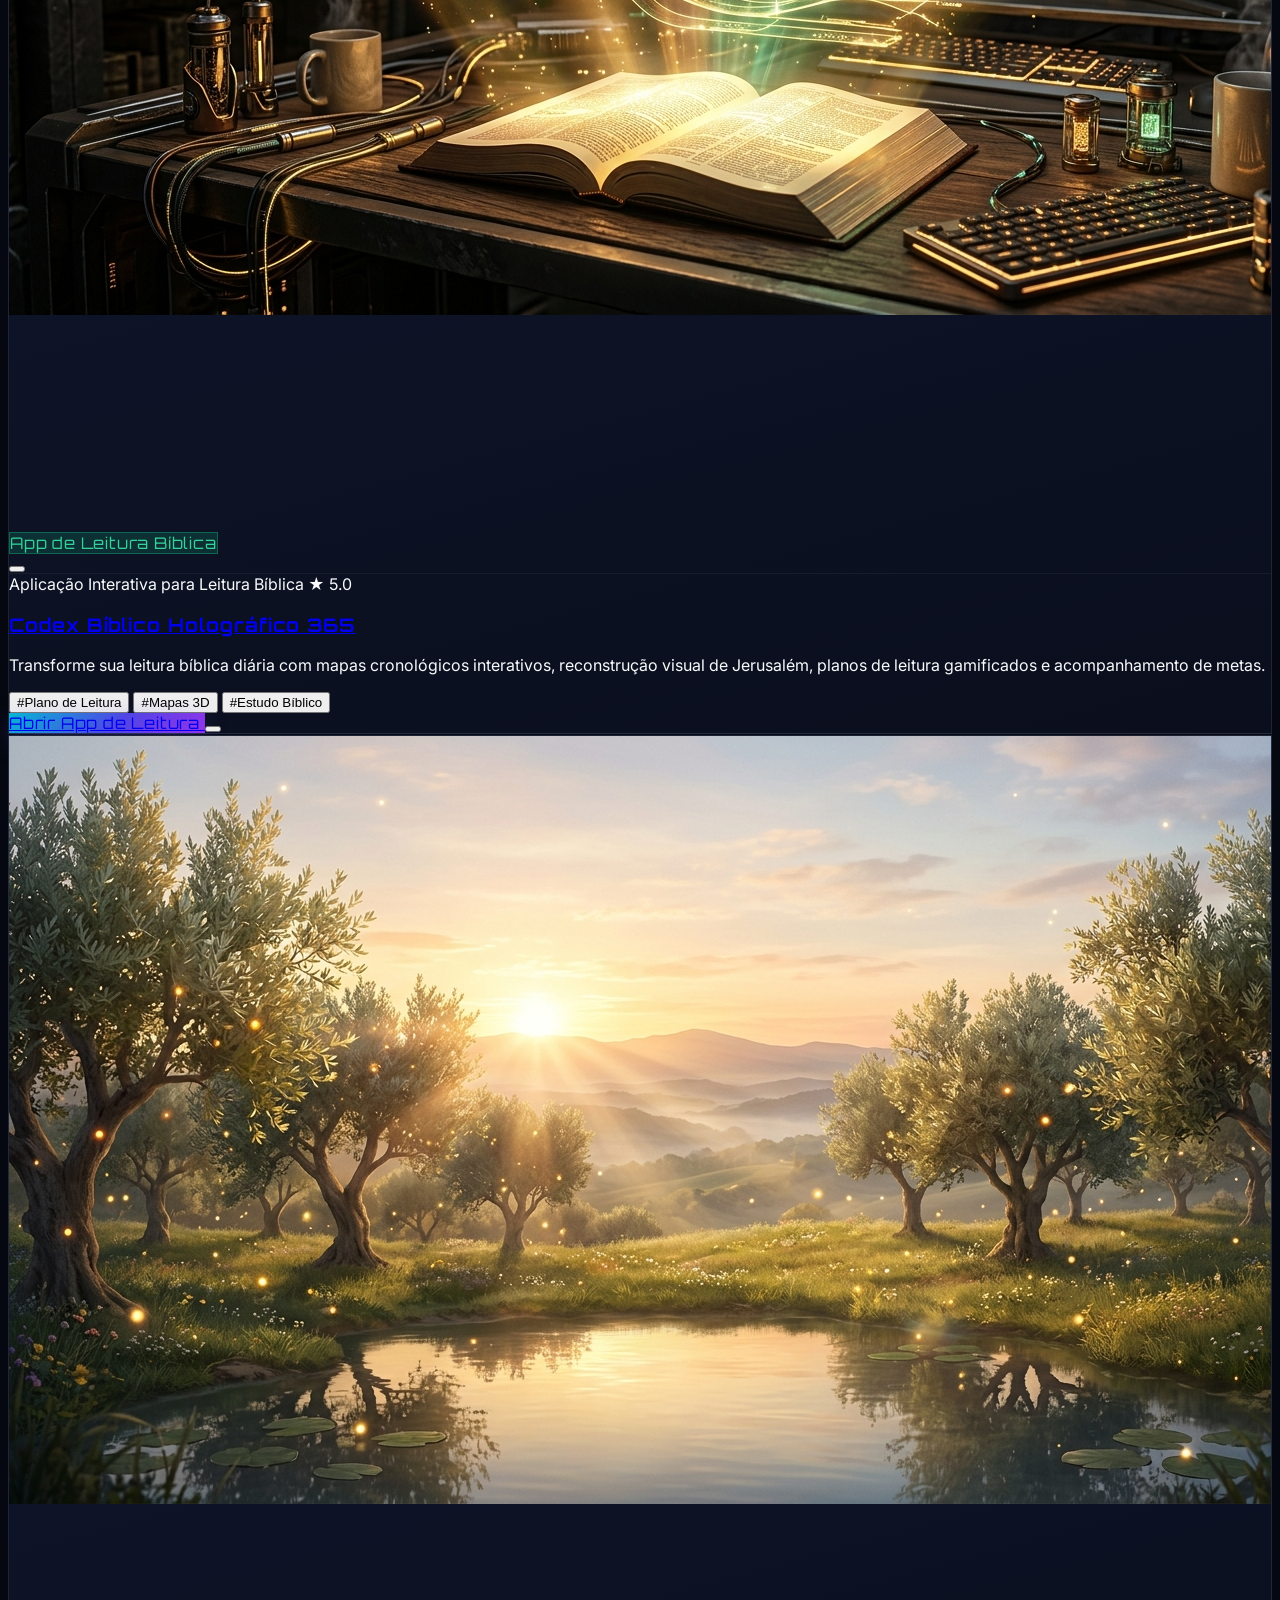
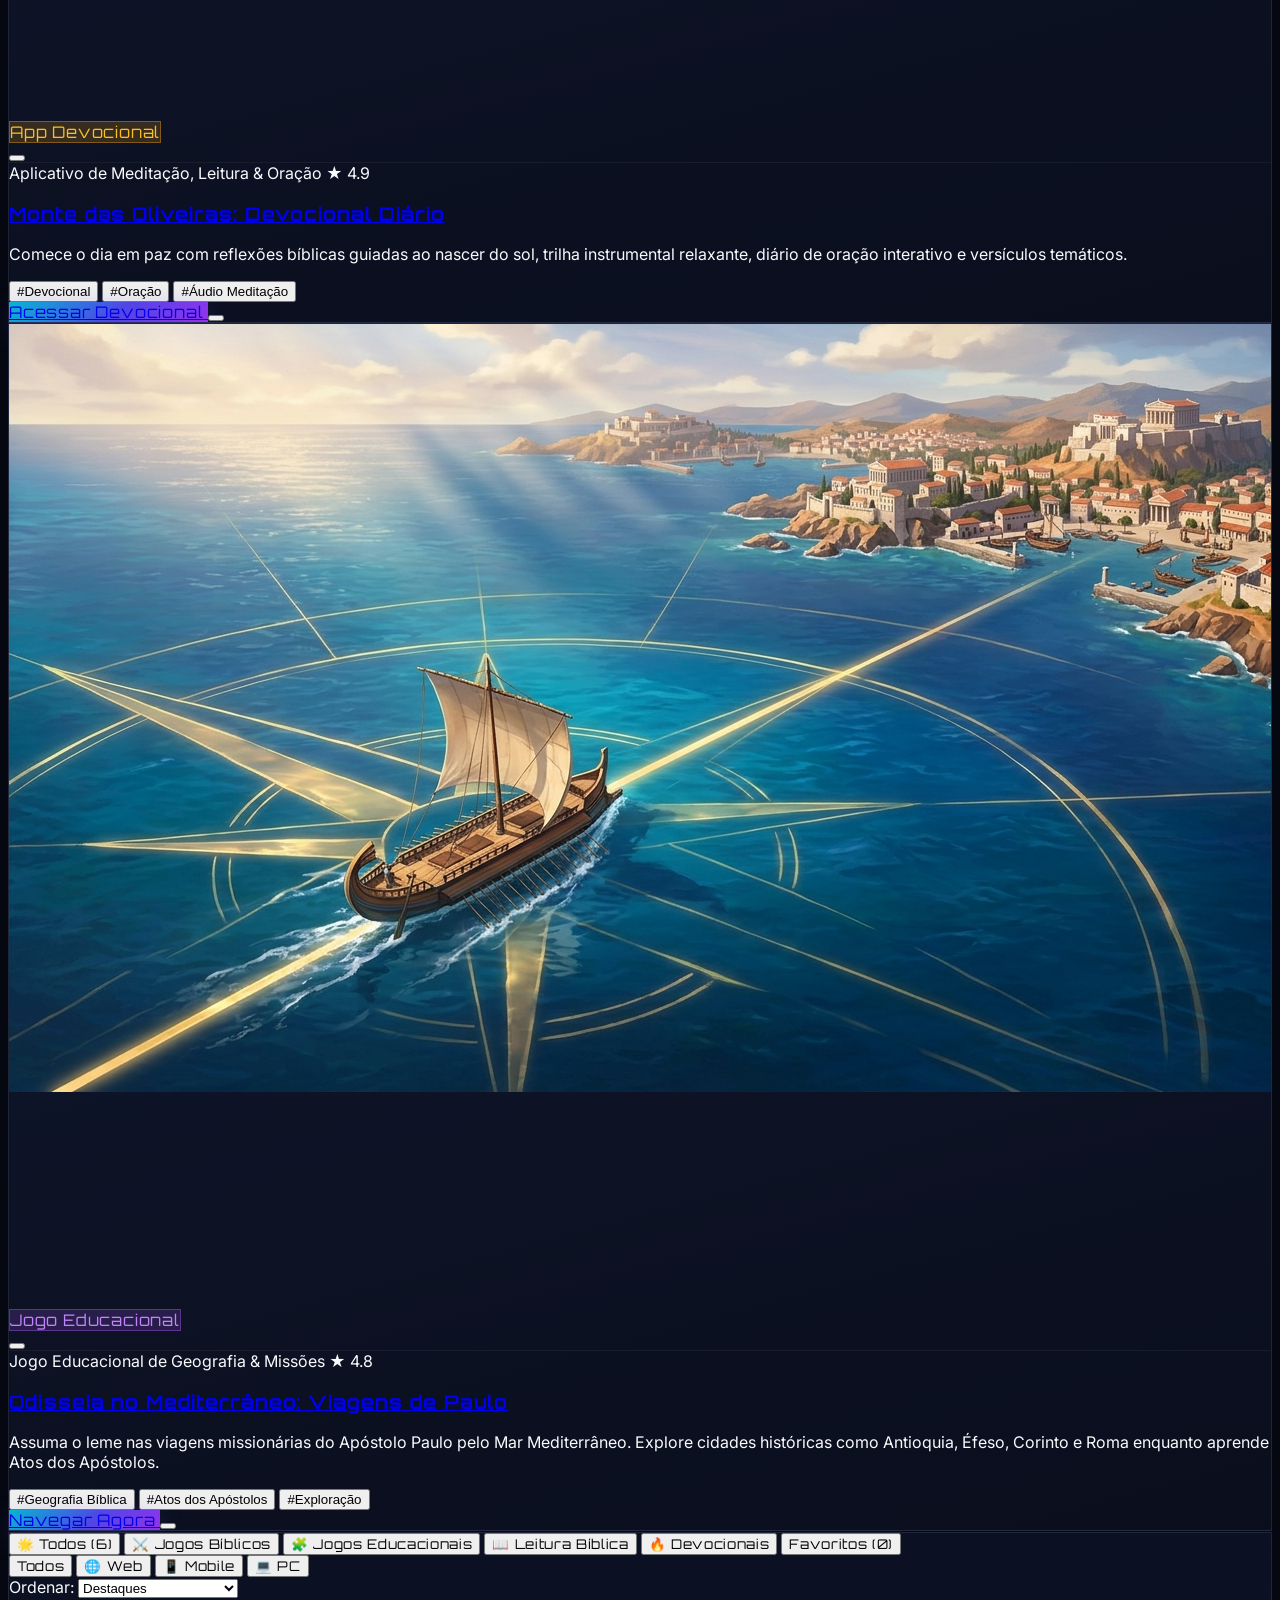
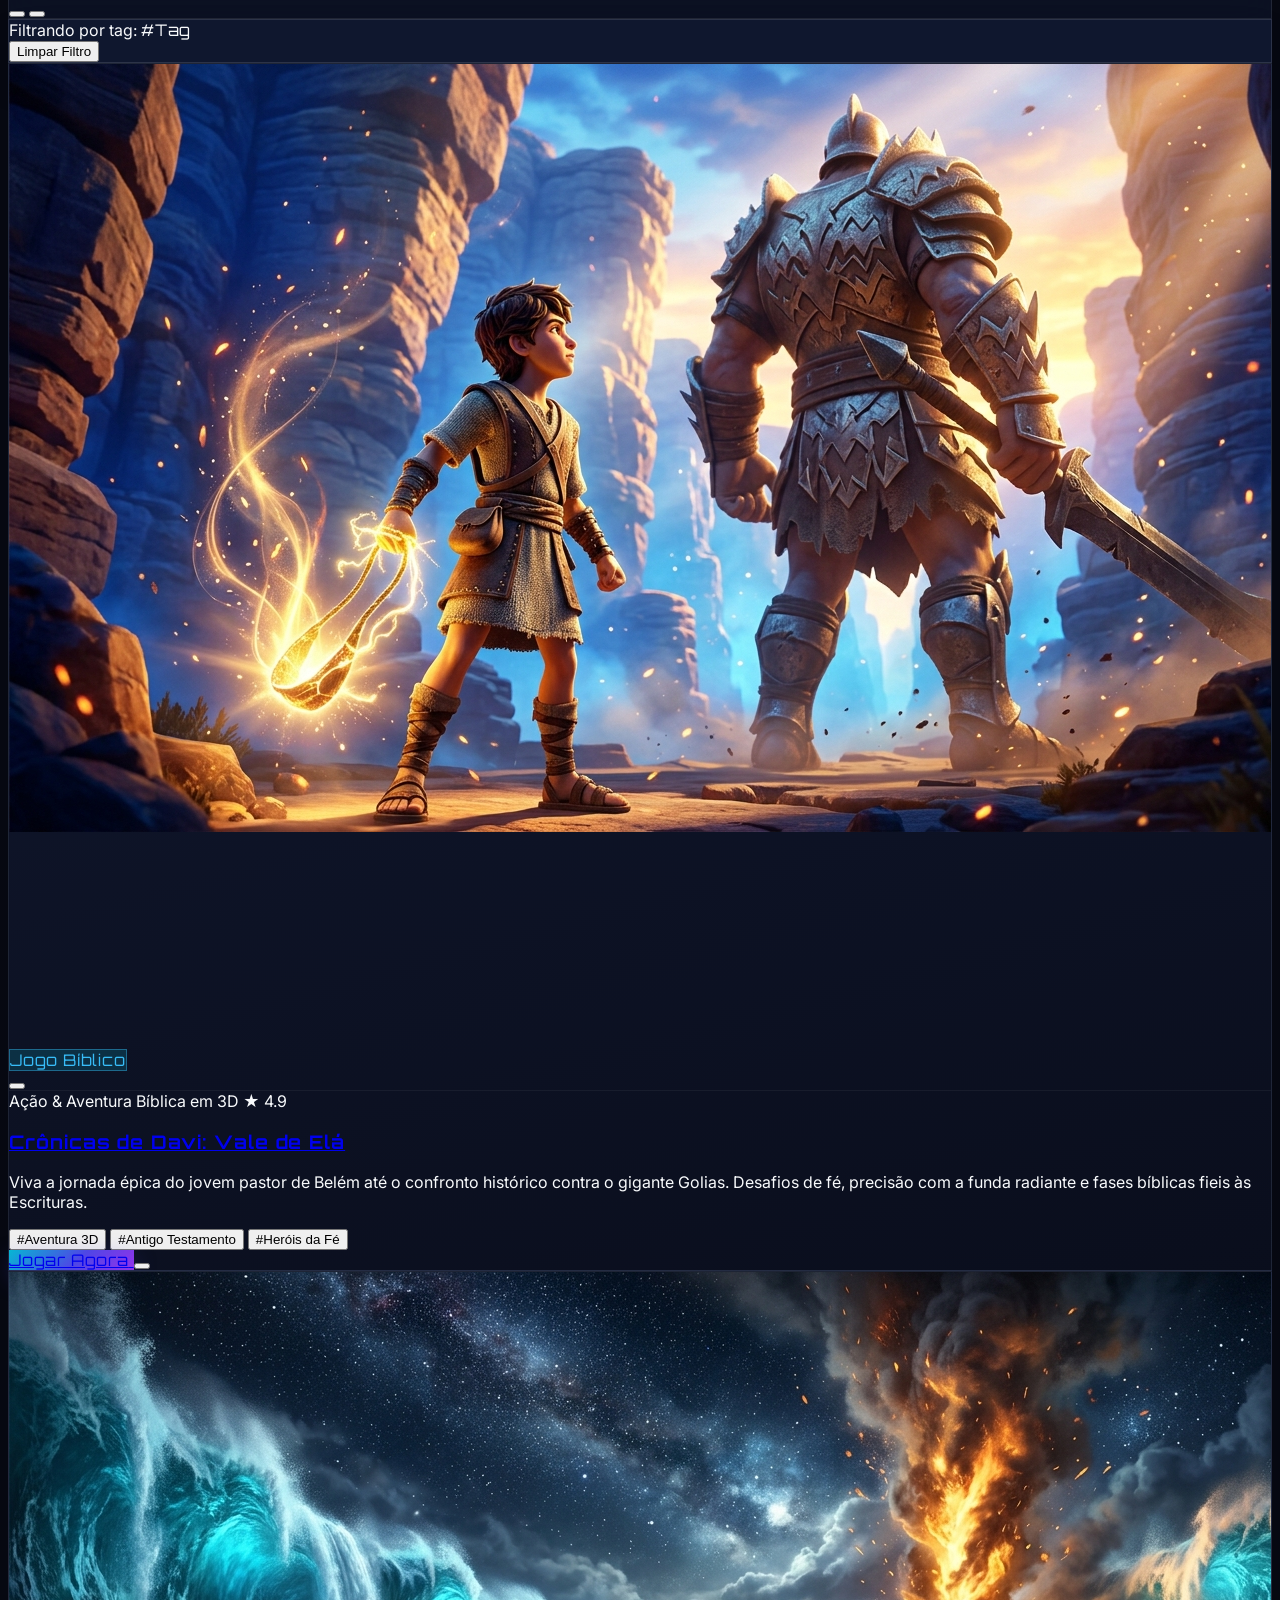
==== commit d1b70610: "refactor(ui): remove botao e modal Novo Jogo da interface - Remove botao Novo Jogo do header superio" ====
--- a/index.html
+++ b/index.html
@@ -149,17 +149,6 @@
         >
           <i id="soundIcon" data-lucide="Volume2" class="w-4 h-4 text-cyan-400"></i>
           <span id="soundStatusText" class="sr-only">SFX ON</span>
-        </button>
-
-        <!-- Botão Adicionar Jogo / Gerador -->
-        <button
-          id="btnOpenAddGame"
-          type="button"
-          class="btn-launch px-3 py-2 sm:px-4 sm:py-2.5 rounded-xl sm:rounded-2xl text-xs font-gamer font-bold text-white uppercase tracking-wider flex items-center gap-1.5 shrink-0 shadow-lg whitespace-nowrap"
-          title="Adicionar Jogo ou Gerar Código"
-        >
-          <i data-lucide="Plus" class="w-4 h-4"></i>
-          <span class="hidden sm:inline">Novo Jogo</span>
         </button>
 
         <!-- Botão Menu Dropdown (< 1840px) -->
@@ -692,114 +681,6 @@
   </div>
 
   <!-- ===================================================================== -->
-  <!-- MODAL 2: PAINEL ADICIONAR JOGO & GERADOR DE CÓDIGO (AO VIVO)          -->
-  <!-- ===================================================================== -->
-  <div id="addGameModal" class="modal-backdrop fixed inset-0 z-50 bg-slate-950/85 backdrop-blur-xl flex items-center justify-center p-2 sm:p-4 overflow-y-auto" role="dialog" aria-modal="true">
-    <div class="modal-dialog glass-surface-elevated rounded-2xl sm:rounded-3xl max-w-4xl w-full max-h-[92vh] flex flex-col p-4 sm:p-8 border border-indigo-400/40 shadow-2xl my-auto space-y-4 sm:space-y-6">
-      
-      <!-- Cabeçalho do Modal -->
-      <div class="flex items-center justify-between pb-3 border-b border-slate-800 shrink-0">
-        <div class="flex items-center gap-2.5 sm:gap-3">
-          <div class="p-2 rounded-xl bg-cyan-400/10 text-cyan-400 shrink-0">
-            <i data-lucide="Sparkles" class="w-5 h-5 sm:w-6 sm:h-6"></i>
-          </div>
-          <div>
-            <h3 class="font-gamer text-base sm:text-xl font-bold text-white">Adicionar Novo Jogo ou App</h3>
-            <p class="text-[11px] sm:text-xs text-slate-400">Preencha os campos para ver o card ao vivo e gerar o código</p>
-          </div>
-        </div>
-        <button id="btnCloseAddGameModal" type="button" class="p-2 rounded-xl bg-slate-900 hover:bg-slate-800 text-slate-400 hover:text-white transition" title="Fechar">
-          <i data-lucide="X" class="w-5 h-5"></i>
-        </button>
-      </div>
-
-      <!-- Layout em Duas Colunas: Formulário à Esquerda + Preview ao Vivo à Direita (scroll interno no mobile) -->
-      <div class="overflow-y-auto flex-1 pr-1 space-y-4 sm:space-y-6">
-        <div class="grid grid-cols-1 lg:grid-cols-12 gap-6 items-start">
-          
-          <!-- Formulário (7 Colunas) -->
-          <div class="lg:col-span-7 space-y-3.5 sm:space-y-4">
-            <div class="grid grid-cols-1 sm:grid-cols-2 gap-3">
-              <div>
-                <label class="block text-xs font-medium text-slate-300 mb-1">Título do Jogo / App</label>
-                <input id="formTitle" type="text" value="Arca da Aliança: Construtores" class="w-full px-3 py-2 rounded-xl bg-slate-950 border border-slate-800 text-xs text-white focus:border-cyan-400 focus:outline-none" />
-              </div>
-              <div>
-                <label class="block text-xs font-medium text-slate-300 mb-1">Subtítulo / Gênero</label>
-                <input id="formSub" type="text" value="Construção & Sobrevivência 3D" class="w-full px-3 py-2 rounded-xl bg-slate-950 border border-slate-800 text-xs text-white focus:border-cyan-400 focus:outline-none" />
-              </div>
-            </div>
-
-            <div class="grid grid-cols-1 sm:grid-cols-2 gap-3">
-              <div>
-                <label class="block text-xs font-medium text-slate-300 mb-1">Categoria</label>
-                <select id="formCategory" class="w-full px-3 py-2 rounded-xl bg-slate-950 border border-slate-800 text-xs text-white focus:border-cyan-400 focus:outline-none">
-                  <option value="biblico">Jogo Bíblico</option>
-                  <option value="educacional">Jogo Educacional</option>
-                  <option value="leitura">App de Leitura Bíblica</option>
-                  <option value="devocional">App Devocional</option>
-                </select>
-              </div>
-              <div>
-                <label class="block text-xs font-medium text-slate-300 mb-1">Caminho / URL da Capa</label>
-                <input id="formCover" type="text" value="assets/images/templo-dos-enigmas.jpg" class="w-full px-3 py-2 rounded-xl bg-slate-950 border border-slate-800 text-xs text-white focus:border-cyan-400 focus:outline-none" />
-              </div>
-            </div>
-
-            <div>
-              <label class="block text-xs font-medium text-slate-300 mb-1">Link de Acesso (URL do Jogo)</label>
-              <input id="formLink" type="url" value="https://meu-jogo-biblico.com" class="w-full px-3 py-2 rounded-xl bg-slate-950 border border-slate-800 text-xs text-white focus:border-cyan-400 focus:outline-none" />
-            </div>
-
-            <div>
-              <label class="block text-xs font-medium text-slate-300 mb-1">Descrição Curta</label>
-              <textarea id="formDesc" rows="2" class="w-full px-3 py-2 rounded-xl bg-slate-950 border border-slate-800 text-xs text-white focus:border-cyan-400 focus:outline-none">Participe da edificação da grande embarcação sob a ordem divina e proteja os animais durante o dilúvio.</textarea>
-            </div>
-
-            <div>
-              <label class="block text-xs font-medium text-slate-300 mb-1">Tags (separadas por vírgula)</label>
-              <input id="formTags" type="text" value="Noé, Aventura, Construção, Gênesis" class="w-full px-3 py-2 rounded-xl bg-slate-950 border border-slate-800 text-xs text-white focus:border-cyan-400 focus:outline-none" />
-            </div>
-          </div>
-
-          <!-- Preview em Tempo Real (5 Colunas) -->
-          <div class="lg:col-span-5 space-y-3">
-            <div class="text-xs font-gamer uppercase tracking-wider text-cyan-400 flex items-center gap-1.5">
-              <i data-lucide="Eye" class="w-3.5 h-3.5"></i>
-              <span>Preview do Card</span>
-            </div>
-
-            <div class="store-card rounded-2xl overflow-hidden p-3.5 sm:p-4 border border-cyan-400/40 bg-slate-950/80 space-y-3">
-              <div class="aspect-video rounded-xl overflow-hidden bg-slate-900 relative">
-                <img id="prevCardImg" src="assets/images/templo-dos-enigmas.jpg" alt="Preview Capa" class="w-full h-full object-cover" />
-              </div>
-              <div>
-                <div id="prevCardSub" class="text-[11px] text-cyan-300 font-medium truncate">Construção & Sobrevivência 3D</div>
-                <h4 id="prevCardTitle" class="font-gamer text-sm font-bold text-white truncate">Arca da Aliança: Construtores</h4>
-                <p id="prevCardDesc" class="text-[11px] text-slate-400 line-clamp-2 mt-1">Participe da edificação da grande embarcação sob a ordem divina.</p>
-              </div>
-            </div>
-
-            <!-- Código Gerado -->
-            <div class="space-y-1.5">
-              <div class="flex items-center justify-between">
-                <span class="text-[11px] text-slate-400">Código para <code class="text-cyan-300">js/games-data.js</code>:</span>
-                <button id="btnCopyGeneratedCode" type="button" class="text-xs text-cyan-300 hover:text-white font-medium flex items-center gap-1">
-                  <i data-lucide="Copy" class="w-3 h-3"></i>
-                  <span>Copiar Código</span>
-                </button>
-              </div>
-              <pre id="generatedCodeSnippet" class="p-3 rounded-xl bg-slate-950 border border-slate-800 text-[10px] font-mono text-cyan-300 overflow-x-auto max-h-40 no-scrollbar"></pre>
-            </div>
-          </div>
-
-        </div>
-      </div>
-
-    </div>
-  </div>
-
-  <!-- ===================================================================== -->
   <!-- TOAST NOTIFICATION FLUTUANTE                                          -->
   <!-- ===================================================================== -->
   <div id="toastNotification" class="glass-surface-elevated rounded-2xl px-4 py-3 border-cyan-400/40 flex items-center gap-3 shadow-2xl">
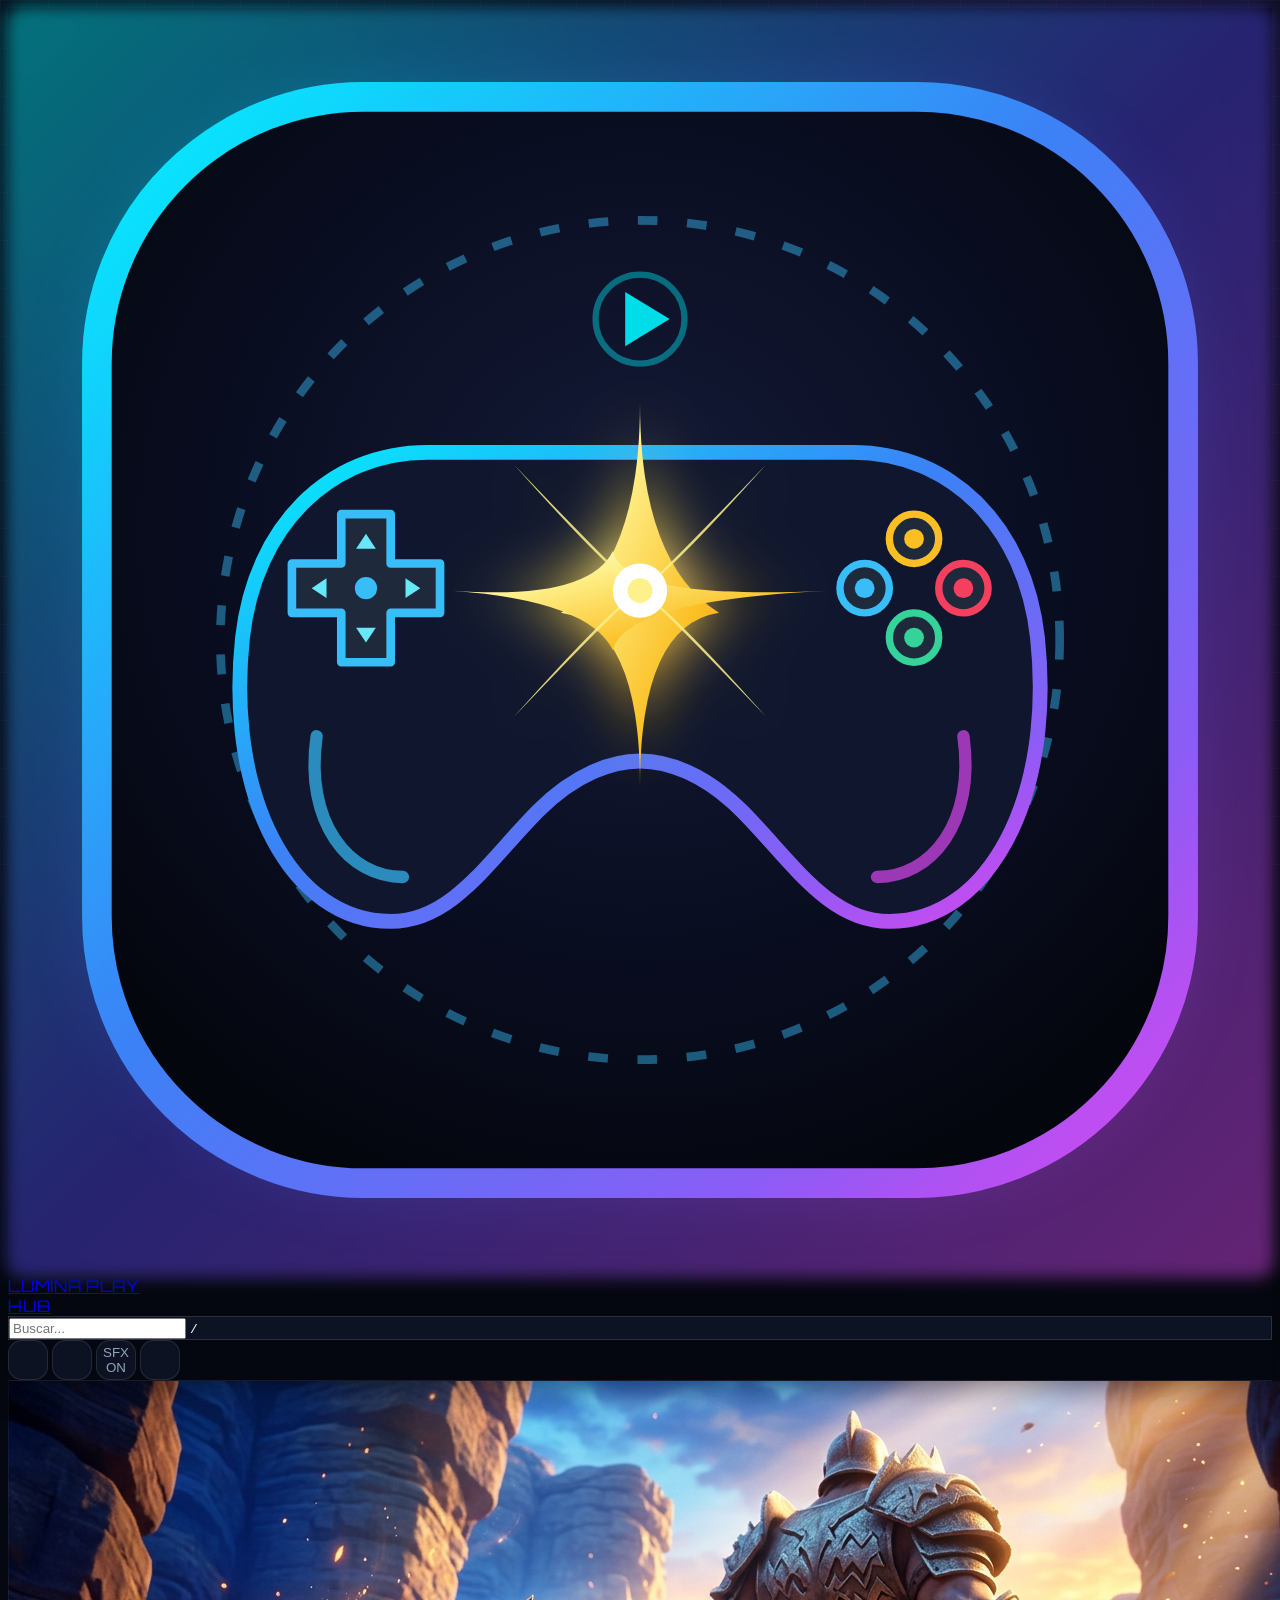
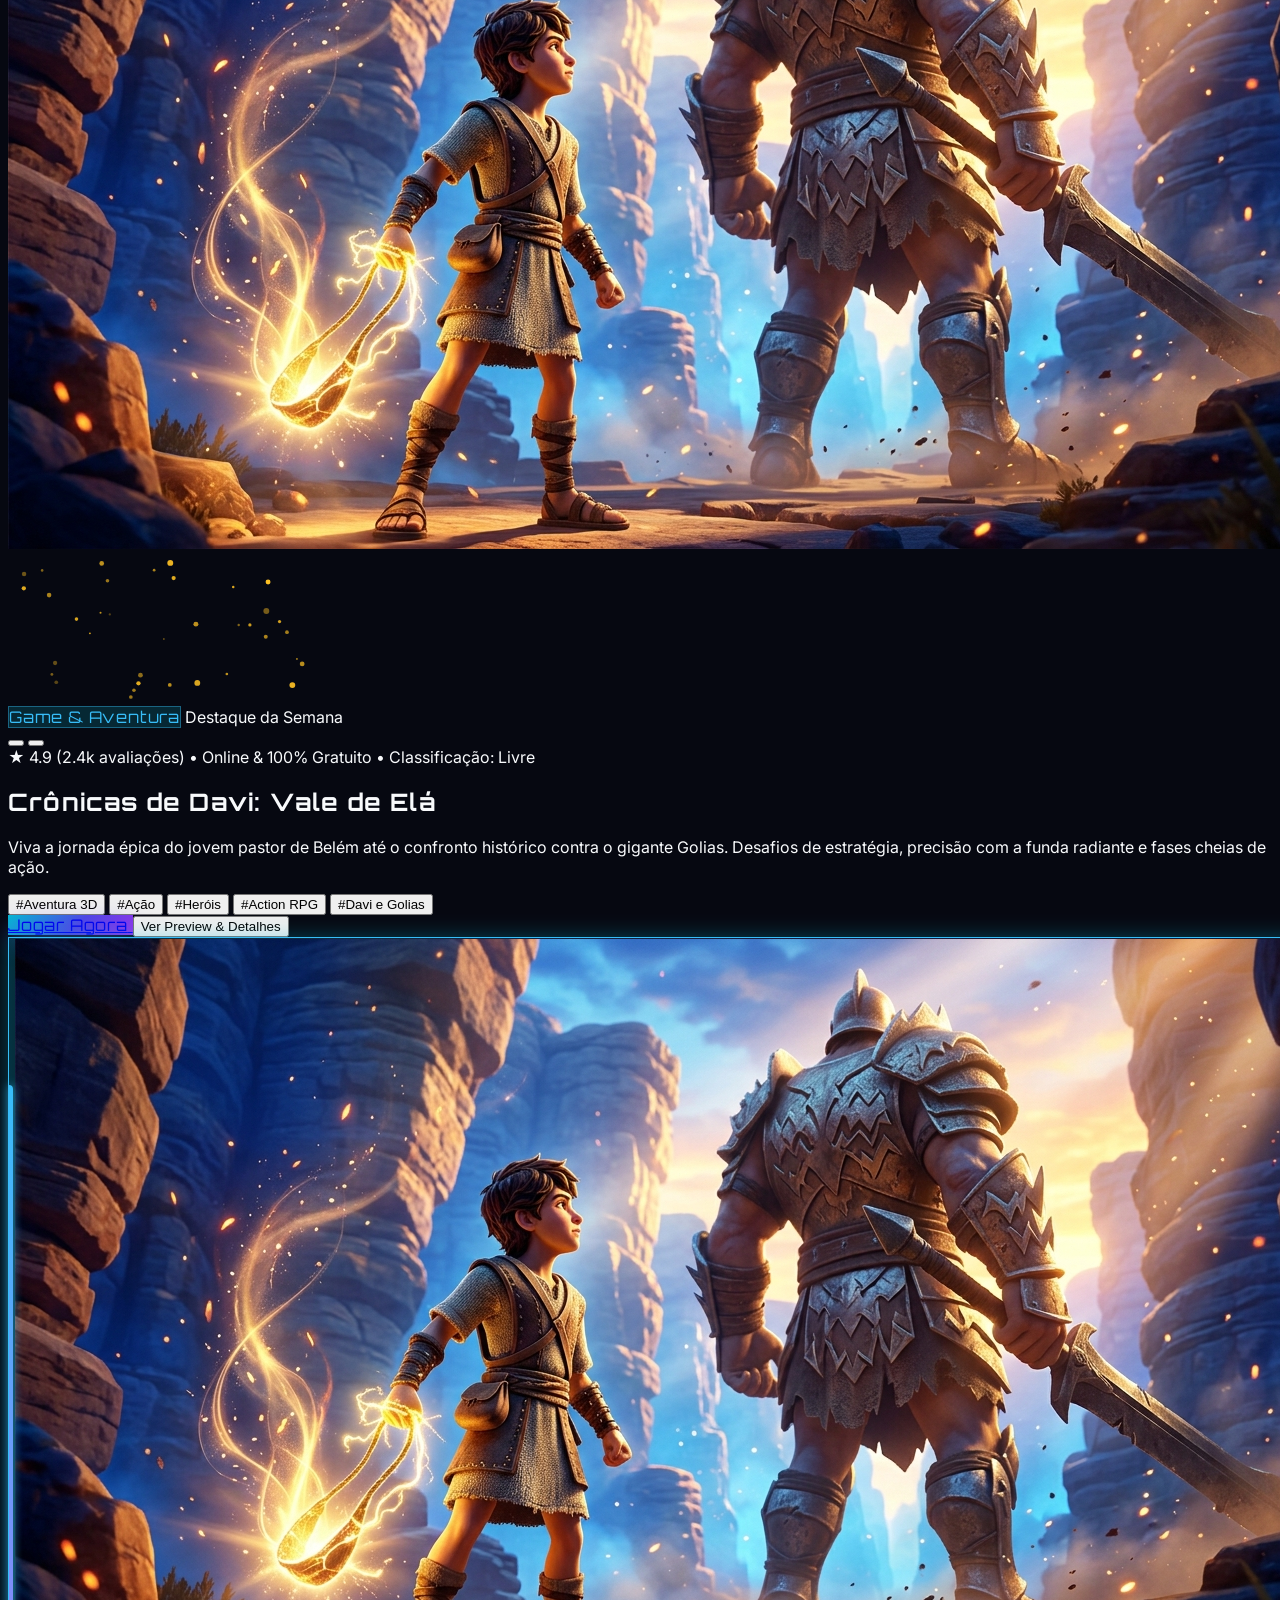
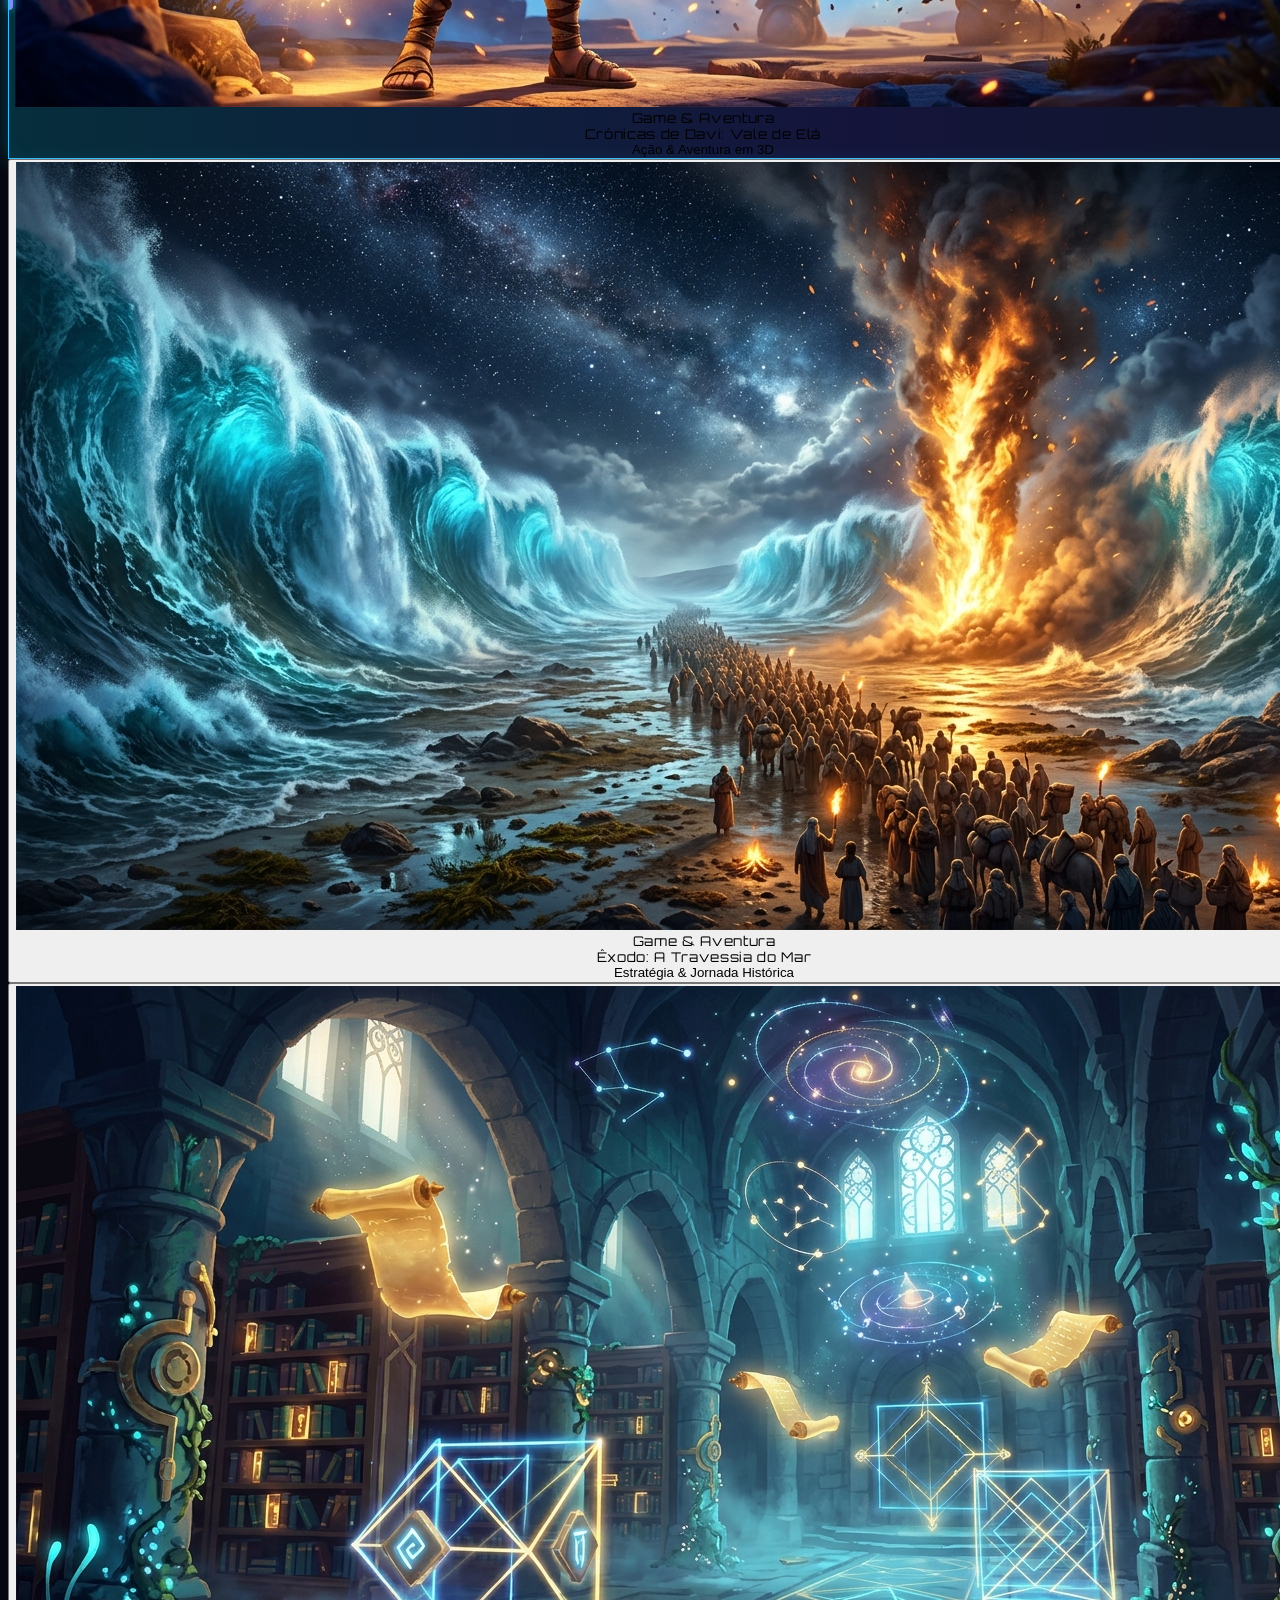
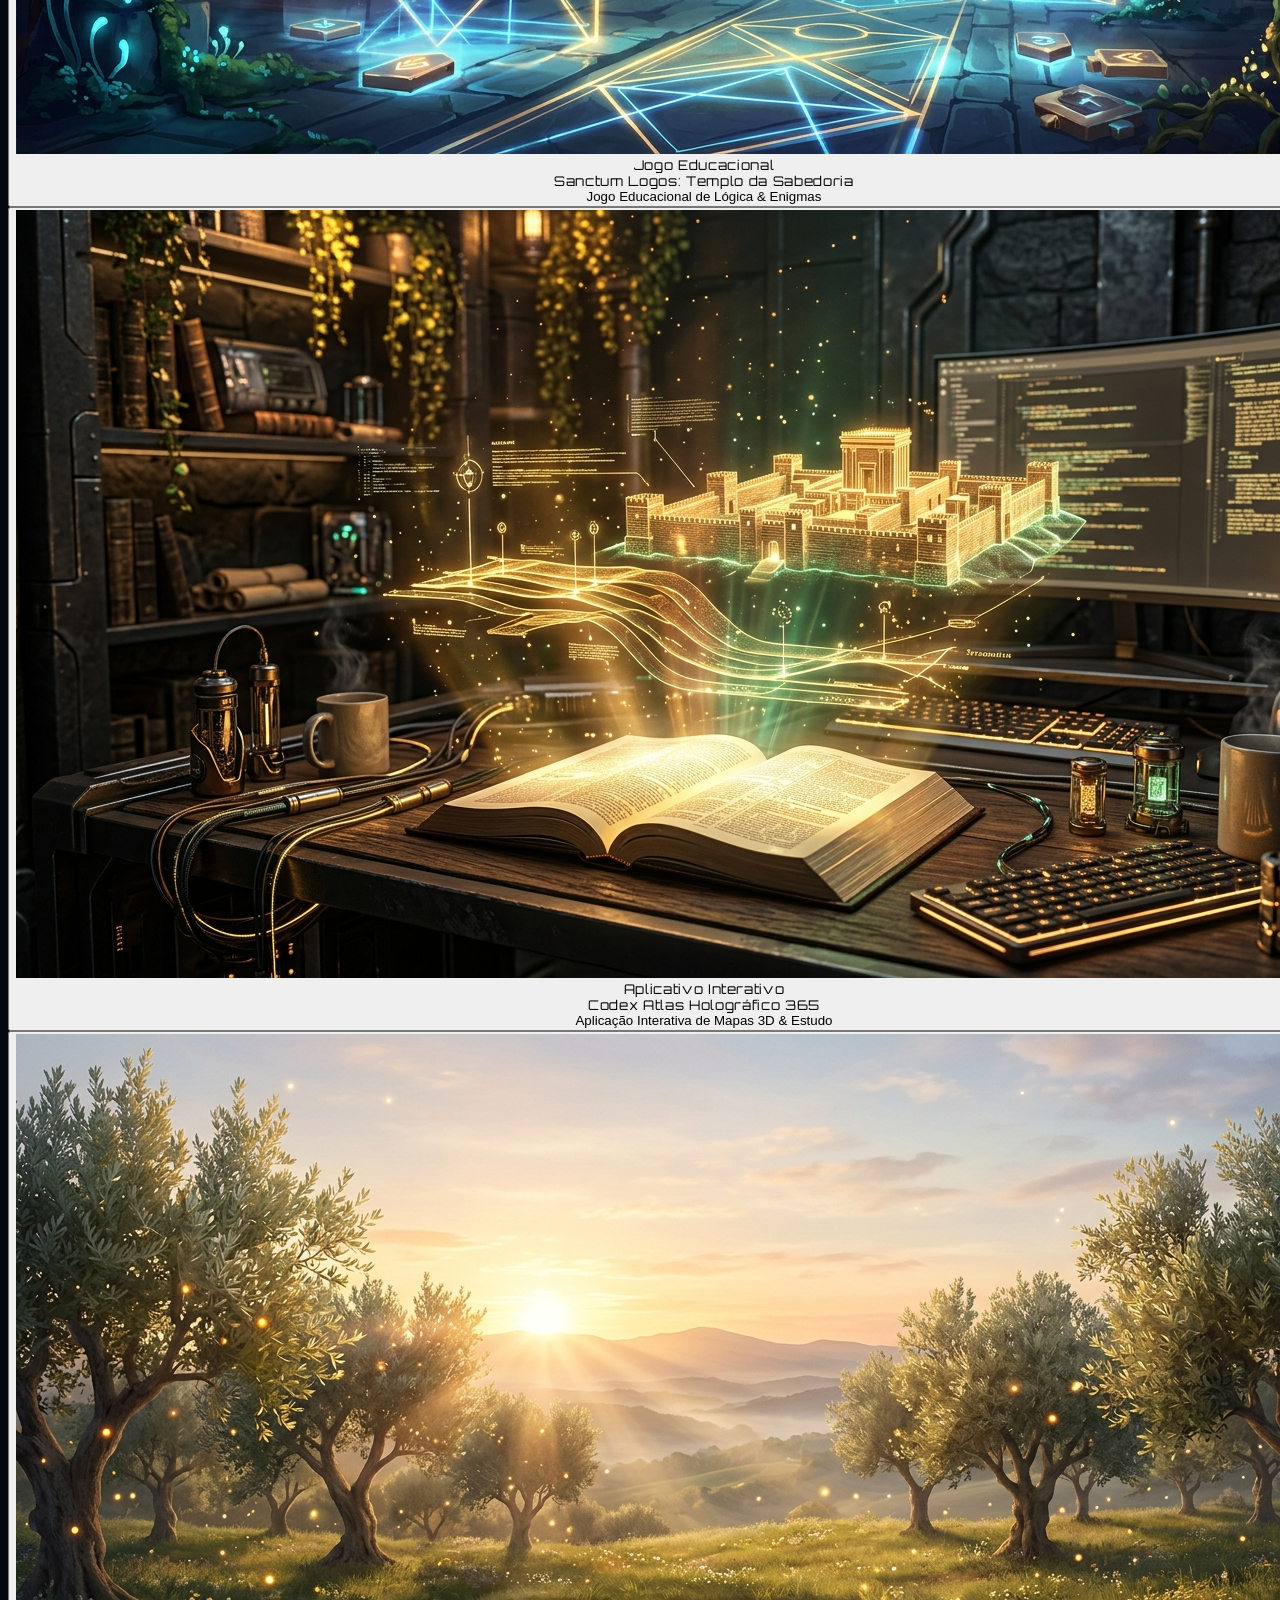
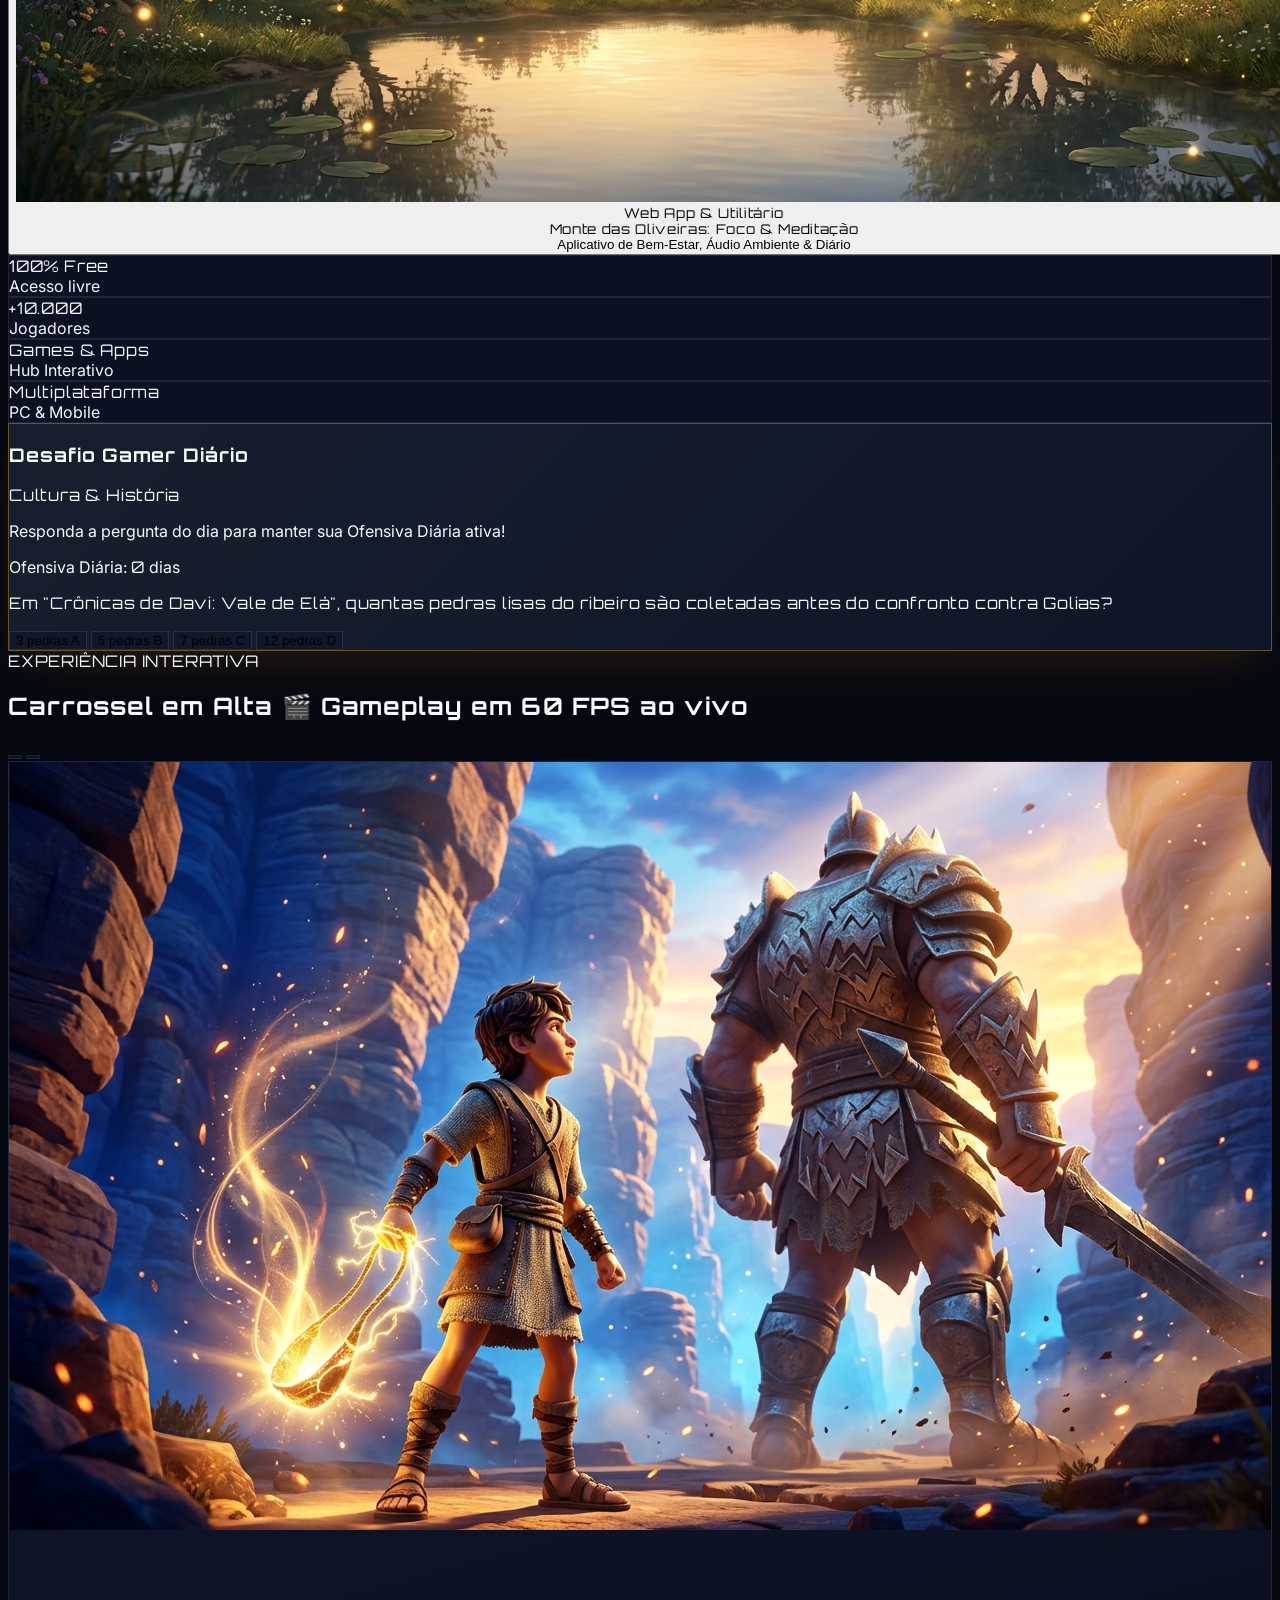
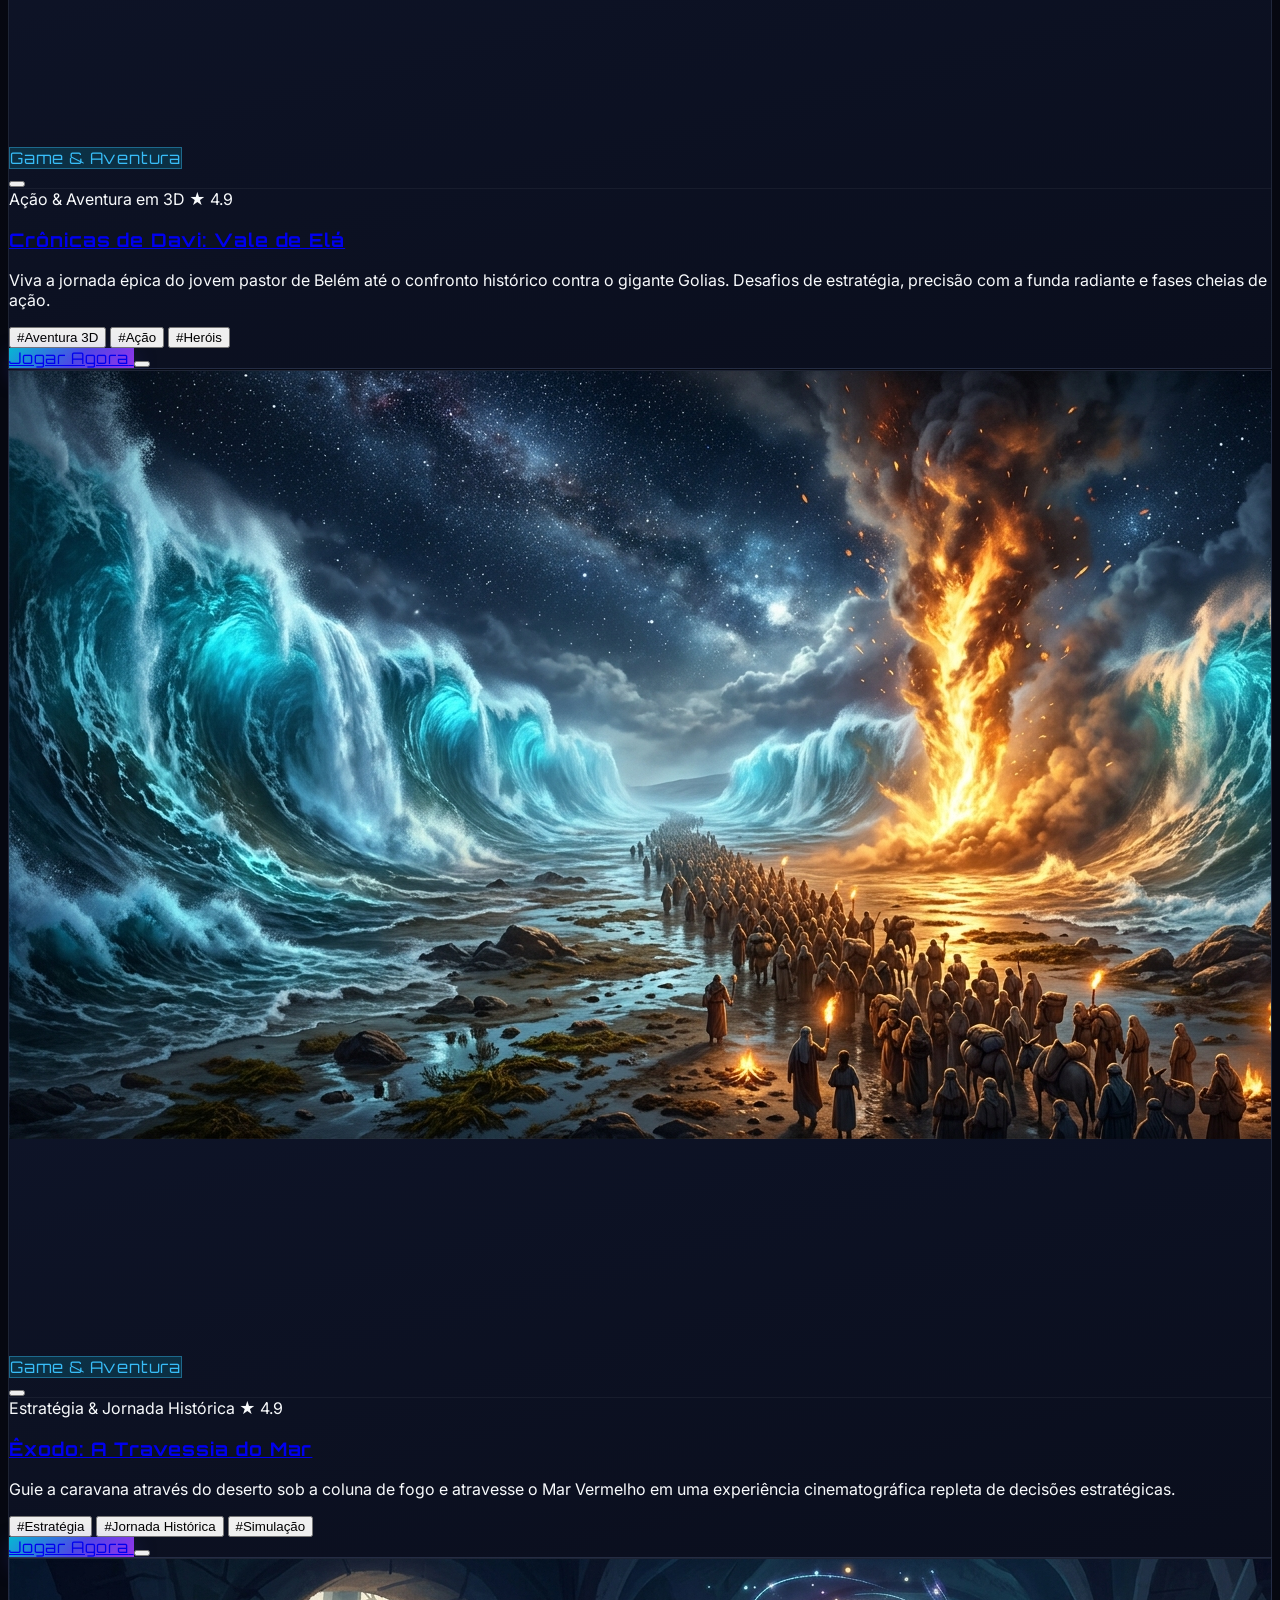
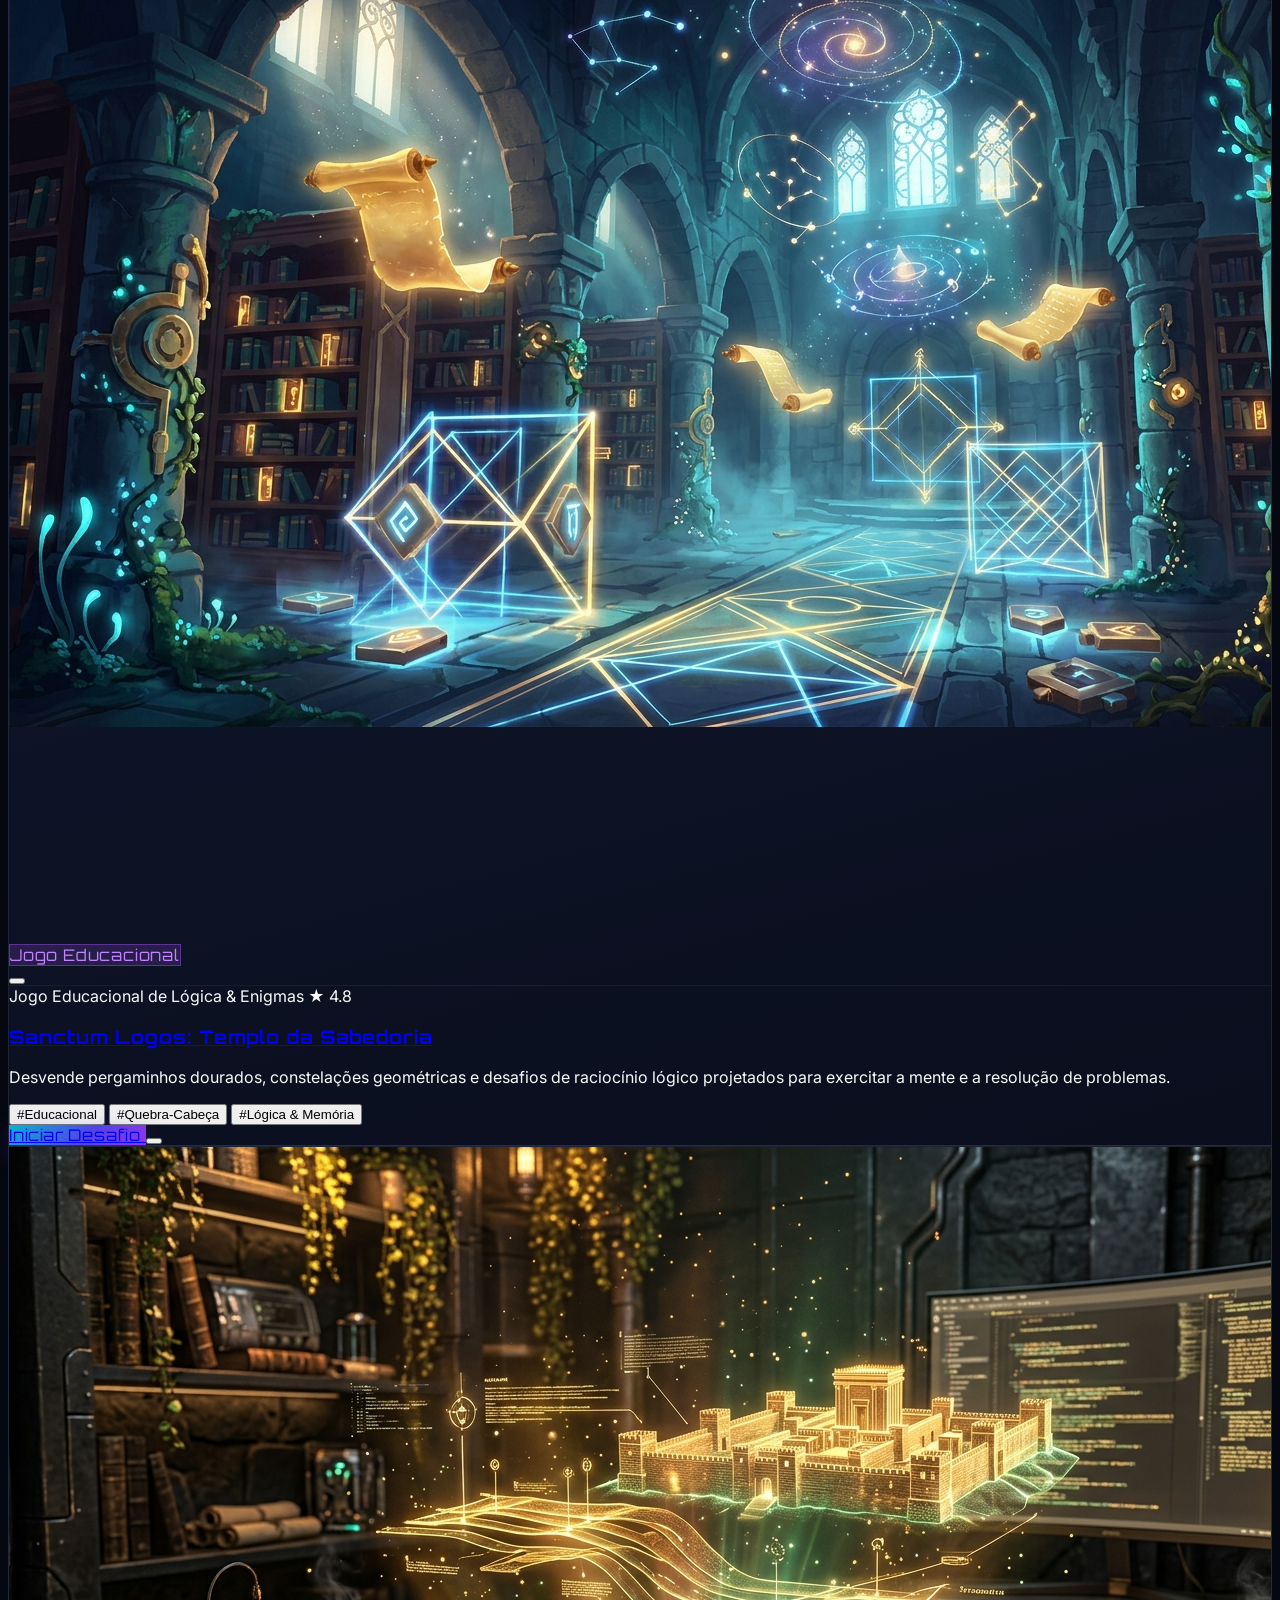
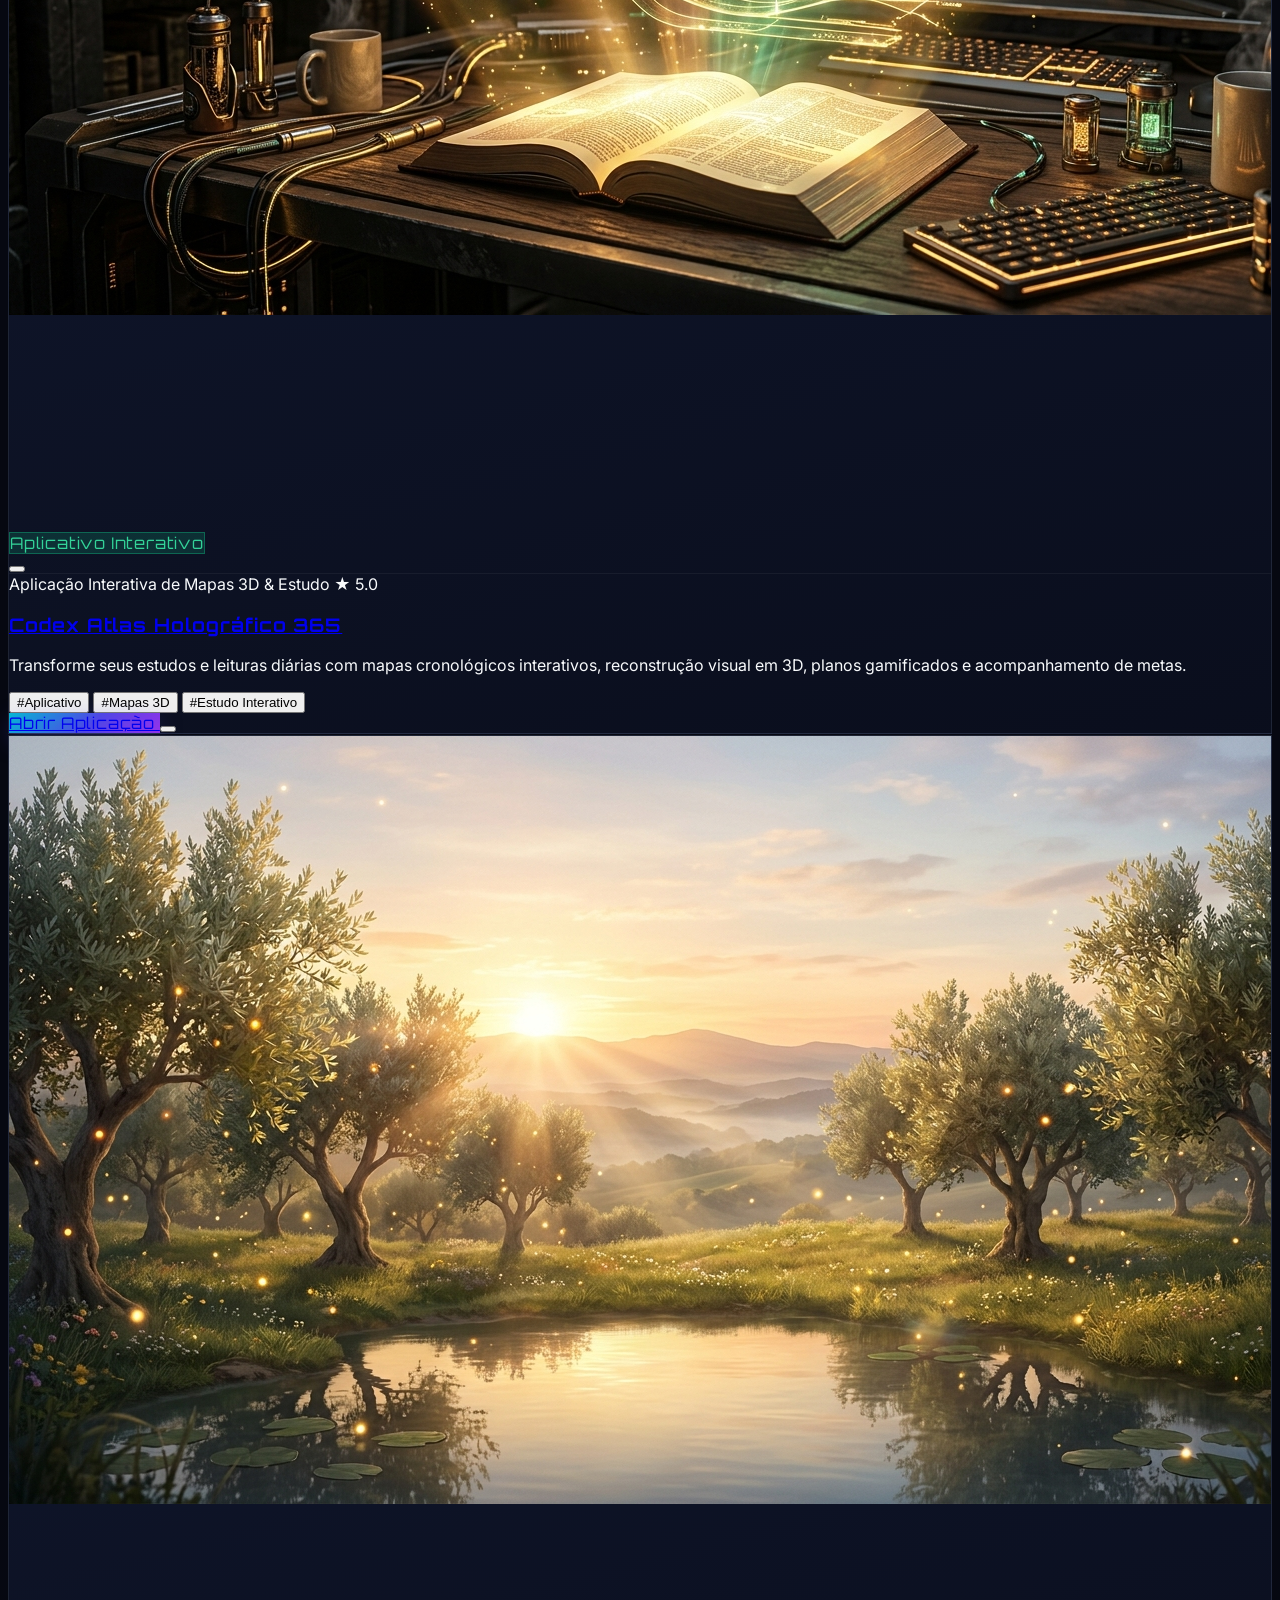
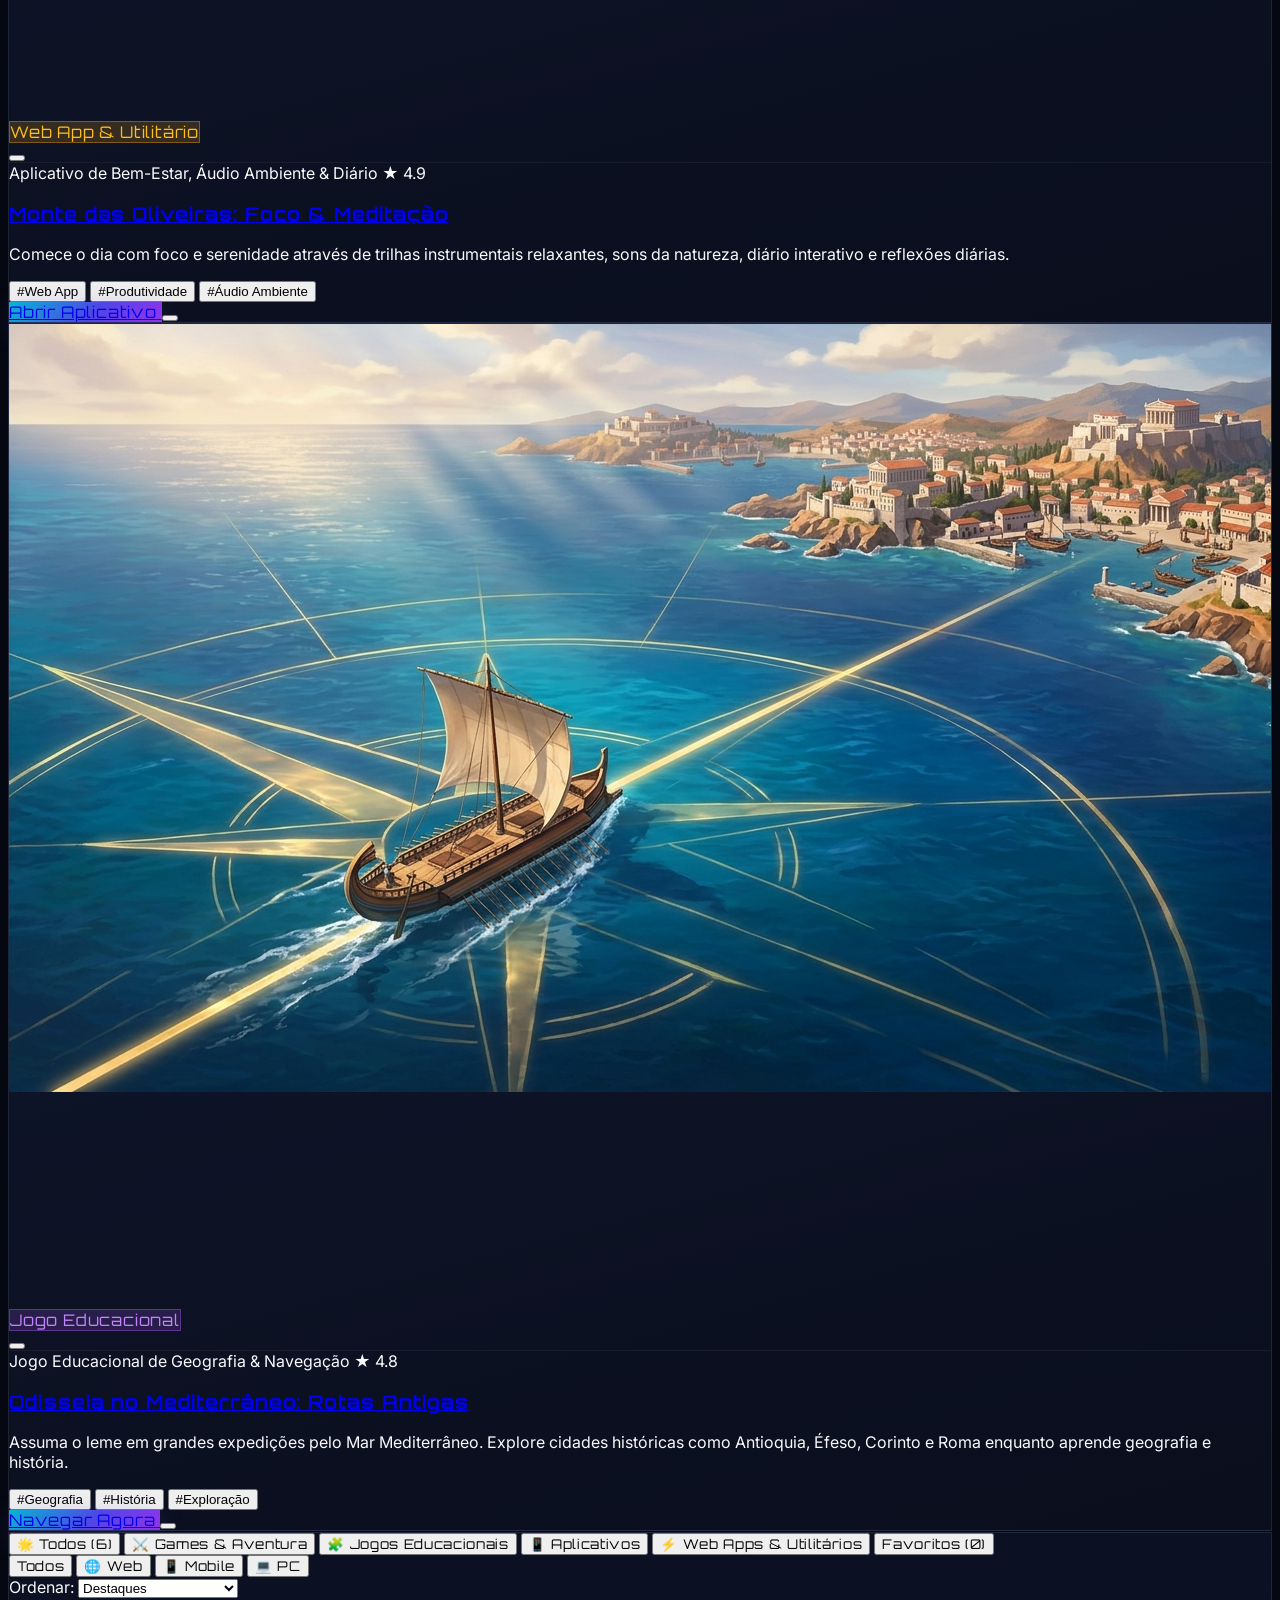
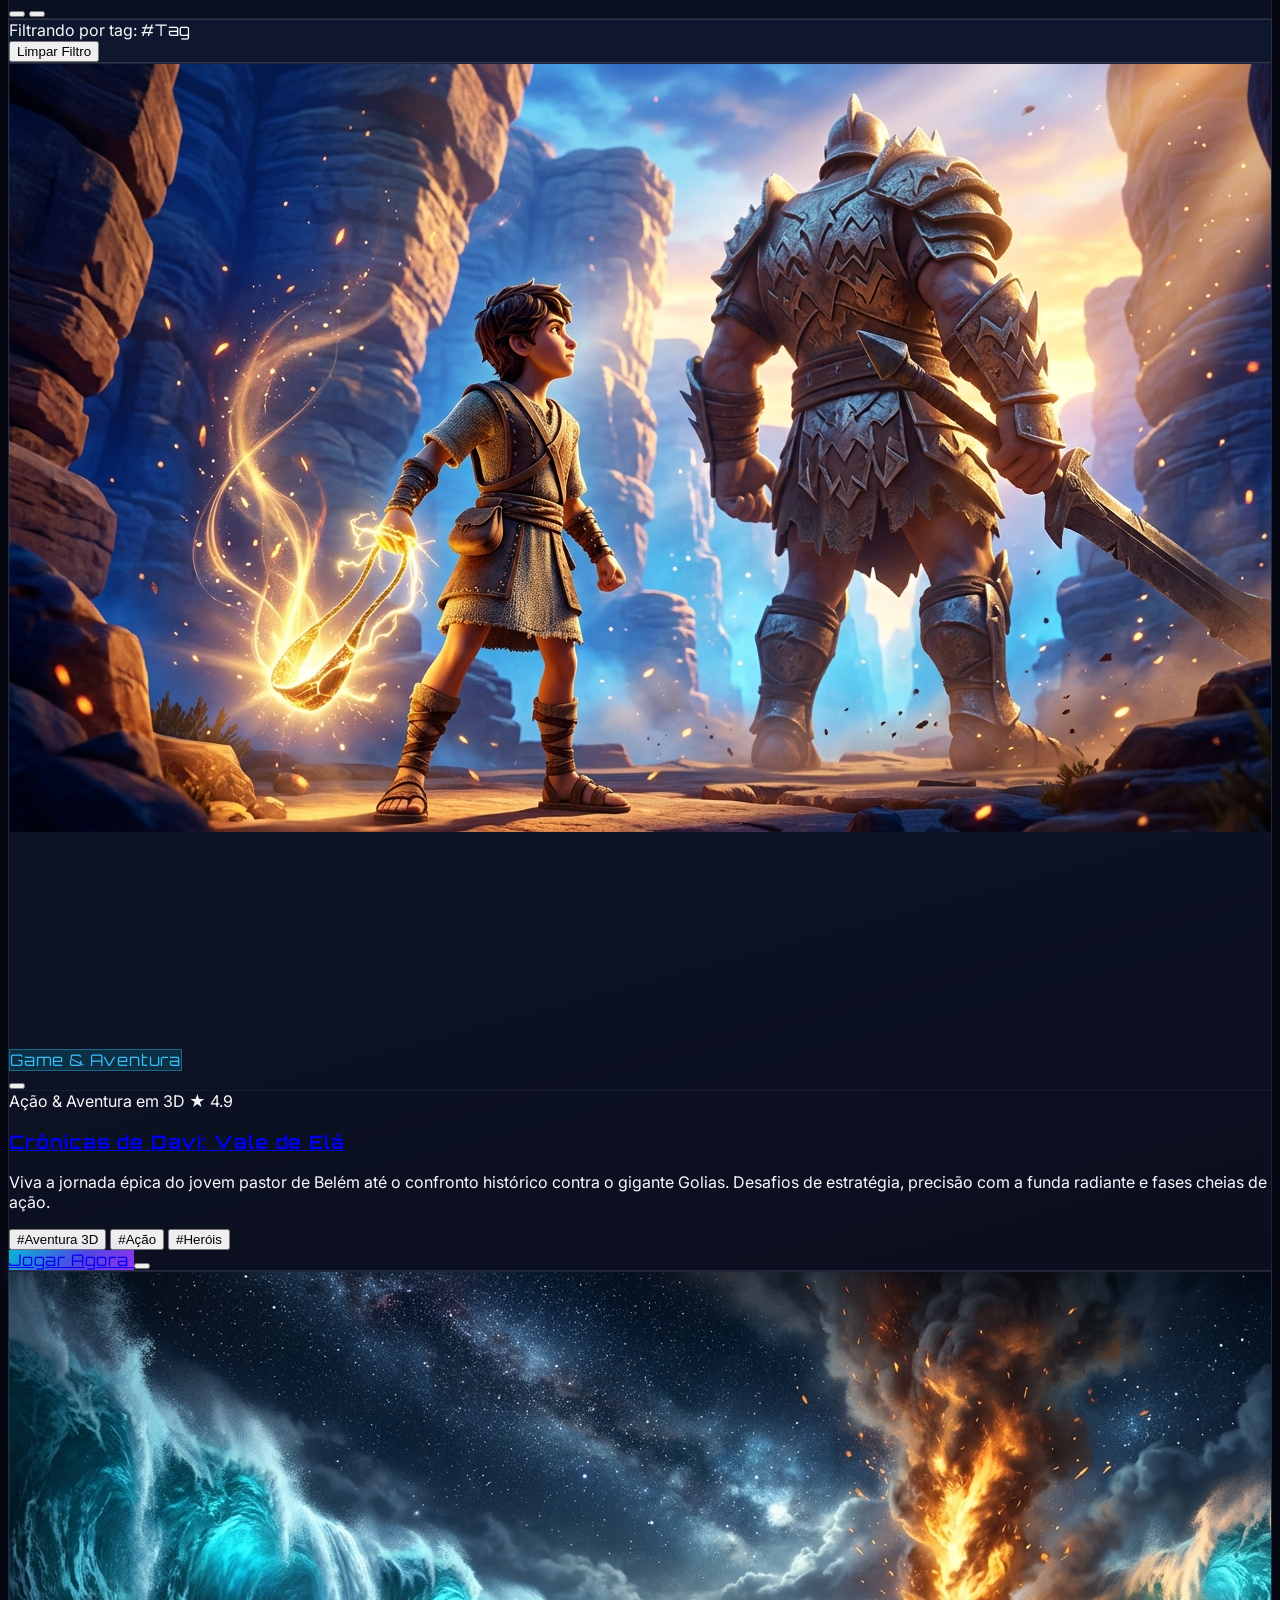
==== commit edbe2eaa: "refactor(branding): remover termos biblicos fixos e posicionar como plataforma de games, jogos educa" ====
--- a/index.html
+++ b/index.html
@@ -3,13 +3,13 @@
 <head>
   <meta charset="UTF-8" />
   <meta name="viewport" content="width=device-width, initial-scale=1.0" />
-  <title>LUMINA PLAY // Vitrine Gamer de Jogos Bíblicos, Educacionais & Devocionais</title>
-  <meta name="description" content="Portal oficial de jogos bíblicos 3D, jogos educacionais, leitura bíblica gamificada e aplicativos devocionais desenvolvidos para toda a família." />
+  <title>LUMINA PLAY // Plataforma de Games, Jogos Educacionais & Aplicações</title>
+  <meta name="description" content="Plataforma oficial de games 3D, jogos educacionais, experiências interativas e aplicações modernas para todas as plataformas." />
   <meta name="theme-color" content="#060811" />
 
   <!-- Open Graph / Redes Sociais -->
-  <meta property="og:title" content="LUMINA PLAY // Jogos Bíblicos & Apps Devocionais" />
-  <meta property="og:description" content="Explore e jogue títulos bíblicos em 3D, aplicativos de leitura gamificada e devocionais diários." />
+  <meta property="og:title" content="LUMINA PLAY // Games, Jogos Educacionais & Aplicações" />
+  <meta property="og:description" content="Explore e jogue games de ação e estratégia, jogos educacionais e aplicações interativas." />
   <meta property="og:type" content="website" />
 
   <!-- Favicon & App Icons (Alta Resolução & Vector SVG) -->
@@ -173,7 +173,7 @@
         <input
           id="mobileSearchInput"
           type="text"
-          placeholder="Buscar jogos, temas, livros..."
+          placeholder="Buscar games, jogos educacionais, apps..."
           class="w-full pl-10 pr-4 py-2 rounded-xl bg-slate-900 border border-cyan-400/40 text-xs text-white placeholder-slate-400 focus:outline-none"
         />
       </div>
@@ -189,11 +189,11 @@
           </a>
           <a href="#catalogoCompleto" class="mobile-dropdown-link">
             <i data-lucide="Gamepad2" class="w-4 h-4 text-purple-400 shrink-0"></i>
-            <span>Catálogo de Jogos & Apps</span>
+            <span>Catálogo de Games & Apps</span>
           </a>
           <a href="#desafioDiarioSection" class="mobile-dropdown-link">
             <i data-lucide="Flame" class="w-4 h-4 text-amber-400 shrink-0"></i>
-            <span>Desafio Bíblico Diário</span>
+            <span>Desafio Gamer Diário</span>
           </a>
           <button type="button" data-nav-cat="favoritos" class="mobile-dropdown-link text-left justify-between">
             <div class="flex items-center gap-2.5">
@@ -235,8 +235,8 @@
         <!-- Badges Flutuantes do Topo -->
         <div class="absolute top-3 left-3 right-3 sm:top-5 sm:left-5 sm:right-5 flex items-center justify-between gap-2 z-10">
           <div class="flex items-center gap-1.5 sm:gap-2">
-            <span id="heroCategoryPill" class="px-2.5 py-0.5 sm:px-3 sm:py-1 rounded-full text-[10px] sm:text-xs font-gamer uppercase tracking-wider badge-biblico backdrop-blur-md whitespace-nowrap">
-              JOGO BÍBLICO DE AÇÃO
+            <span id="heroCategoryPill" class="px-2.5 py-0.5 sm:px-3 sm:py-1 rounded-full text-[10px] sm:text-xs font-gamer uppercase tracking-wider badge-jogos backdrop-blur-md whitespace-nowrap">
+              GAME DE AÇÃO & AVENTURA
             </span>
             <span class="hidden sm:inline-flex px-3 py-1 rounded-full text-xs font-semibold bg-amber-500/20 text-amber-300 border border-amber-400/40 backdrop-blur-md items-center gap-1.5 badge-special whitespace-nowrap">
               <i data-lucide="Flame" class="w-3.5 h-3.5"></i>
@@ -272,7 +272,7 @@
           </h1>
 
           <p id="heroDescription" class="text-slate-200 text-xs sm:text-sm lg:text-base leading-relaxed line-clamp-2 sm:line-clamp-3">
-            Viva a jornada épica do jovem pastor de Belém até o confronto histórico contra Golias. Desafios de fé, mira estratégica com a funda radiante e trilha sonora imersiva.
+            Viva a jornada épica do jovem pastor de Belém até o confronto histórico contra Golias. Desafios de estratégia, mira de precisão com a funda radiante e trilha sonora imersiva.
           </p>
 
           <!-- Tags Rápidas -->
@@ -282,7 +282,7 @@
           <div class="pt-2 sm:pt-3 flex flex-col sm:flex-row items-stretch sm:items-center gap-2.5 sm:gap-3">
             <a
               id="heroLaunchLink"
-              href="https://www.bible.com/pt"
+              href="#catalogoCompleto"
               target="_blank"
               rel="noopener noreferrer"
               class="btn-launch px-6 py-3 rounded-xl sm:rounded-2xl font-gamer font-bold text-xs sm:text-sm text-white uppercase tracking-wider flex items-center justify-center gap-2.5"
@@ -340,11 +340,11 @@
 
       <div class="glass-surface rounded-2xl p-3.5 sm:p-5 flex items-center gap-2.5 sm:gap-3.5 border-l-4 border-l-emerald-400">
         <div class="p-2 sm:p-2.5 rounded-xl bg-emerald-400/10 text-emerald-400 shrink-0">
-          <i data-lucide="BookCheck" class="w-5 h-5 sm:w-6 sm:h-6"></i>
+          <i data-lucide="Layers" class="w-5 h-5 sm:w-6 sm:h-6"></i>
         </div>
         <div class="min-w-0">
-          <div class="font-gamer font-bold text-sm sm:text-lg text-white truncate">Fiel à Bíblia</div>
-          <div class="text-[10px] sm:text-xs text-slate-400 truncate">Escrituras</div>
+          <div class="font-gamer font-bold text-sm sm:text-lg text-white truncate">Games & Apps</div>
+          <div class="text-[10px] sm:text-xs text-slate-400 truncate">Hub Interativo</div>
         </div>
       </div>
 
@@ -359,7 +359,7 @@
       </div>
     </section>
 
-    <!-- DESAFIO BÍBLICO DIÁRIO & OFENSIVA DE FÉ (GAMIFICAÇÃO) -->
+    <!-- DESAFIO GAMER DIÁRIO & OFENSIVA DIÁRIA (GAMIFICAÇÃO) -->
     <section id="desafioDiarioSection" class="daily-challenge-box rounded-3xl p-6 sm:p-8 space-y-4 relative overflow-hidden">
       <div class="flex flex-col sm:flex-row sm:items-center justify-between gap-4 border-b border-white/10 pb-4">
         <div class="flex items-center gap-3">
@@ -368,17 +368,17 @@
           </div>
           <div>
             <div class="flex items-center gap-2">
-              <h3 class="font-gamer font-bold text-base sm:text-lg text-white">Desafio Bíblico Diário</h3>
-              <span id="challengeRef" class="text-[10px] font-gamer uppercase px-2.5 py-0.5 rounded-full bg-cyan-500/15 text-cyan-300 border border-cyan-400/30">1 Samuel 17</span>
+              <h3 class="font-gamer font-bold text-base sm:text-lg text-white">Desafio Gamer Diário</h3>
+              <span id="challengeRef" class="text-[10px] font-gamer uppercase px-2.5 py-0.5 rounded-full bg-cyan-500/15 text-cyan-300 border border-cyan-400/30">Quiz & Lógica</span>
             </div>
-            <p class="text-xs text-slate-400">Responda a pergunta do dia para manter sua Ofensiva de Fé ativa!</p>
+            <p class="text-xs text-slate-400">Responda a pergunta do dia para manter sua Ofensiva Diária ativa!</p>
           </div>
         </div>
 
         <div class="flex items-center gap-2 self-start sm:self-center px-4 py-2 rounded-2xl bg-slate-950/80 border border-amber-400/30 backdrop-blur-md">
           <i data-lucide="Flame" class="w-5 h-5 text-amber-400 fill-amber-400 animate-pulse"></i>
           <div class="text-xs">
-            <span class="text-slate-400">Ofensiva de Fé:</span>
+            <span class="text-slate-400">Ofensiva Diária:</span>
             <span id="streakCount" class="font-gamer font-bold text-amber-300 ml-1 text-sm">0</span>
             <span class="text-slate-400 text-[10px] ml-0.5">dias</span>
           </div>
@@ -438,17 +438,17 @@
           <button type="button" data-cat="all" class="cat-pill px-3.5 sm:px-4 py-2 rounded-xl text-xs font-gamer uppercase tracking-wider bg-cyan-500 text-slate-950 font-bold shadow-lg shadow-cyan-500/20 whitespace-nowrap shrink-0 transition">
             🌟 Todos (<span id="countAll">0</span>)
           </button>
-          <button type="button" data-cat="biblico" class="cat-pill px-3.5 sm:px-4 py-2 rounded-xl text-xs font-gamer uppercase tracking-wider bg-slate-900/90 text-slate-300 hover:text-white border border-slate-800 whitespace-nowrap shrink-0 transition">
-            ⚔️ Jogos Bíblicos
+          <button type="button" data-cat="jogos" class="cat-pill px-3.5 sm:px-4 py-2 rounded-xl text-xs font-gamer uppercase tracking-wider bg-slate-900/90 text-slate-300 hover:text-white border border-slate-800 whitespace-nowrap shrink-0 transition">
+            ⚔️ Games & Aventura
           </button>
           <button type="button" data-cat="educacional" class="cat-pill px-3.5 sm:px-4 py-2 rounded-xl text-xs font-gamer uppercase tracking-wider bg-slate-900/90 text-slate-300 hover:text-white border border-slate-800 whitespace-nowrap shrink-0 transition">
             🧩 Jogos Educacionais
           </button>
-          <button type="button" data-cat="leitura" class="cat-pill px-3.5 sm:px-4 py-2 rounded-xl text-xs font-gamer uppercase tracking-wider bg-slate-900/90 text-slate-300 hover:text-white border border-slate-800 whitespace-nowrap shrink-0 transition">
-            📖 Leitura Bíblica
-          </button>
-          <button type="button" data-cat="devocional" class="cat-pill px-3.5 sm:px-4 py-2 rounded-xl text-xs font-gamer uppercase tracking-wider bg-slate-900/90 text-slate-300 hover:text-white border border-slate-800 whitespace-nowrap shrink-0 transition">
-            🔥 Devocionais
+          <button type="button" data-cat="aplicativos" class="cat-pill px-3.5 sm:px-4 py-2 rounded-xl text-xs font-gamer uppercase tracking-wider bg-slate-900/90 text-slate-300 hover:text-white border border-slate-800 whitespace-nowrap shrink-0 transition">
+            📱 Aplicativos
+          </button>
+          <button type="button" data-cat="utilitarios" class="cat-pill px-3.5 sm:px-4 py-2 rounded-xl text-xs font-gamer uppercase tracking-wider bg-slate-900/90 text-slate-300 hover:text-white border border-slate-800 whitespace-nowrap shrink-0 transition">
+            ⚡ Web Apps & Utilitários
           </button>
           <button type="button" data-cat="favoritos" class="cat-pill px-3.5 sm:px-4 py-2 rounded-xl text-xs font-gamer uppercase tracking-wider bg-slate-900/90 text-rose-300 hover:text-white border border-slate-800 whitespace-nowrap shrink-0 transition flex items-center gap-1.5">
             <i data-lucide="Heart" class="w-3.5 h-3.5 fill-rose-500 text-rose-500"></i>
@@ -533,7 +533,7 @@
         </div>
         <div>
           <span class="font-gamer font-bold text-white tracking-wider text-sm">LUMINA PLAY</span>
-          <p class="text-[11px] text-slate-500">Vitrine Gamer de Jogos Bíblicos, Educacionais, Leitura & Devocionais</p>
+          <p class="text-[11px] text-slate-500">Plataforma de Games, Jogos Educacionais & Aplicações Interativas</p>
         </div>
       </div>
 
@@ -580,7 +580,7 @@
       <div class="overflow-y-auto flex-1 p-4 sm:p-8 space-y-4 sm:space-y-6">
         <div class="flex flex-col sm:flex-row sm:items-start justify-between gap-3 sm:gap-4">
           <div class="space-y-1">
-            <span id="modalCategoryBadge" class="inline-block px-2.5 py-0.5 rounded-full text-[10px] sm:text-[11px] font-gamer uppercase badge-biblico mb-0.5 sm:mb-1">
+            <span id="modalCategoryBadge" class="inline-block px-2.5 py-0.5 rounded-full text-[10px] sm:text-[11px] font-gamer uppercase badge-jogos mb-0.5 sm:mb-1">
               CATEGORIA
             </span>
             <h3 id="modalTitle" class="font-gamer text-xl sm:text-3xl font-extrabold text-white leading-tight">Título do Jogo</h3>
@@ -608,14 +608,14 @@
           </div>
         </div>
 
-        <!-- Metadados Rápidos: Avaliação, Referência Bíblica e Plataformas -->
+        <!-- Metadados Rápidos: Avaliação, Tema / Destaque e Plataformas -->
         <div class="grid grid-cols-1 sm:grid-cols-2 gap-2.5 sm:gap-3 p-3.5 sm:p-4 rounded-xl sm:rounded-2xl bg-slate-950/60 border border-white/5">
           <div class="flex items-center gap-2 text-xs">
             <span class="text-amber-400 font-bold" id="modalRating">★ 4.9</span>
             <span class="text-slate-500">•</span>
             <span class="text-slate-300 flex items-center gap-1 truncate">
-              <i data-lucide="BookOpen" class="w-3.5 h-3.5 text-cyan-400 shrink-0"></i>
-              <span id="modalRefBiblica" class="truncate">1 Samuel 17</span>
+              <i data-lucide="Layers" class="w-3.5 h-3.5 text-cyan-400 shrink-0"></i>
+              <span id="modalTemaDestaque" class="truncate">Aventura & Estratégia</span>
             </span>
           </div>
 
@@ -665,7 +665,7 @@
 
           <a
             id="modalLaunchBtn"
-            href="https://www.bible.com/pt"
+            href="#catalogoCompleto"
             target="_blank"
             rel="noopener noreferrer"
             class="btn-launch px-6 sm:px-8 py-3 sm:py-3.5 rounded-xl sm:rounded-2xl font-gamer font-bold text-xs sm:text-sm text-white uppercase tracking-wider flex items-center justify-center gap-2.5 shadow-xl"
--- a/css/styles.css
+++ b/css/styles.css
@@ -331,7 +331,7 @@
 /* ==========================================================================
    BADGES & PILLS
    ========================================================================== */
-.badge-biblico {
+.badge-jogos {
   background: rgba(6, 182, 212, 0.18);
   color: #38bdf8;
   border: 1px solid rgba(56, 189, 248, 0.4);
@@ -343,13 +343,13 @@
   border: 1px solid rgba(168, 85, 247, 0.4);
 }
 
-.badge-leitura {
+.badge-aplicativos {
   background: rgba(16, 185, 129, 0.18);
   color: #34d399;
   border: 1px solid rgba(16, 185, 129, 0.4);
 }
 
-.badge-devocional {
+.badge-utilitarios {
   background: rgba(245, 158, 11, 0.18);
   color: #fbbf24;
   border: 1px solid rgba(245, 158, 11, 0.4);
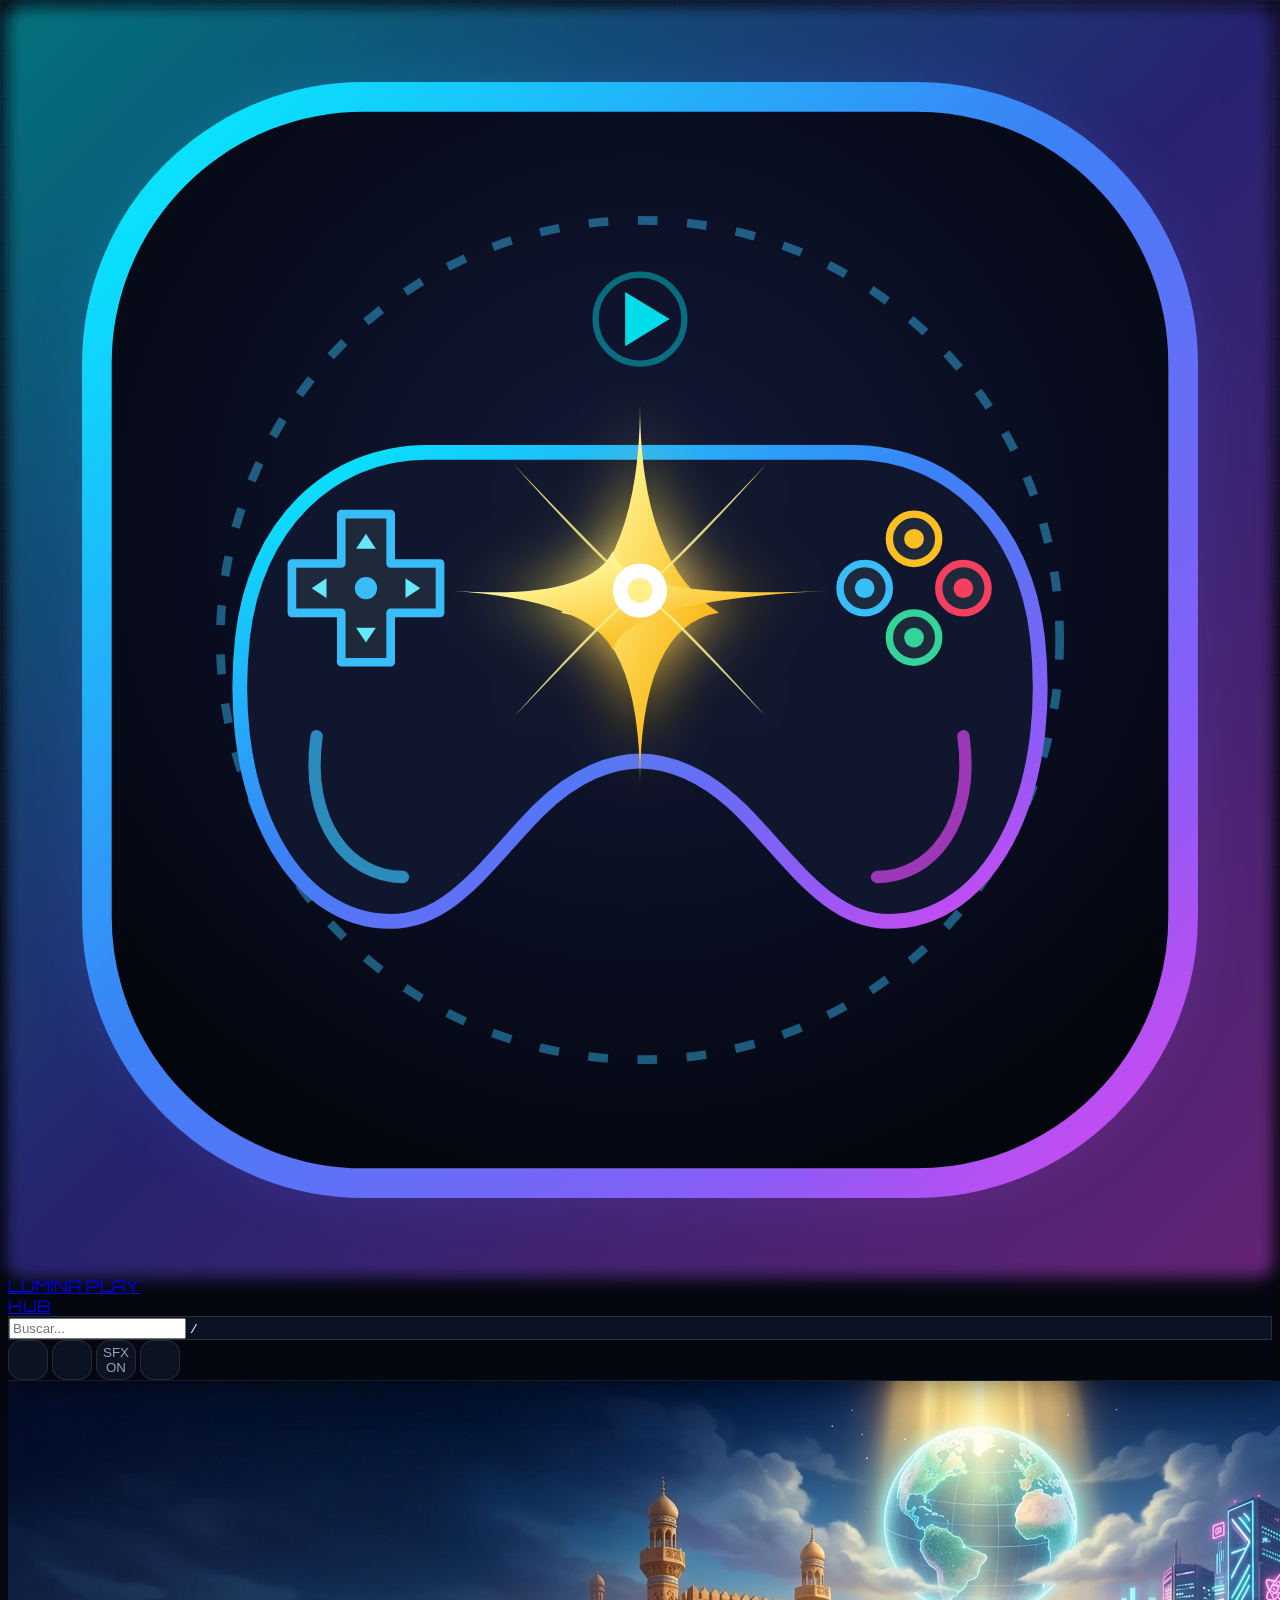
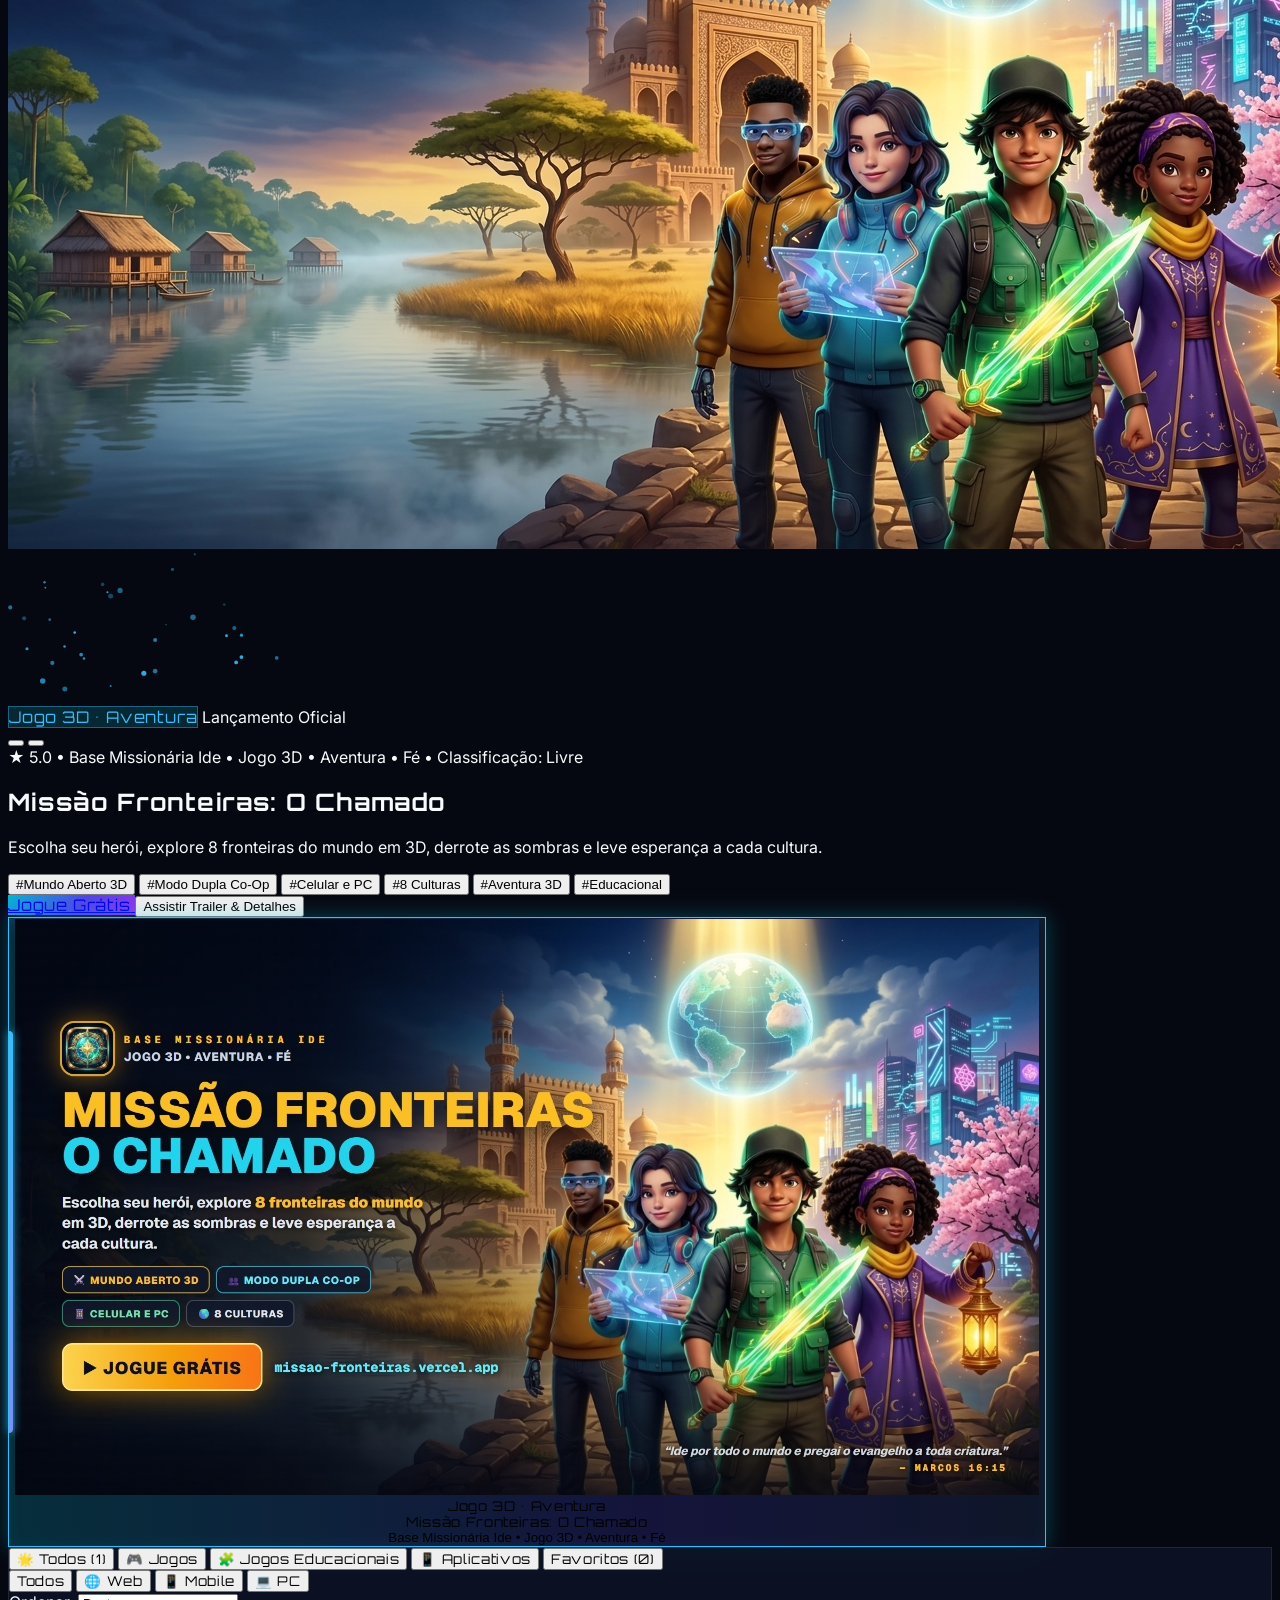
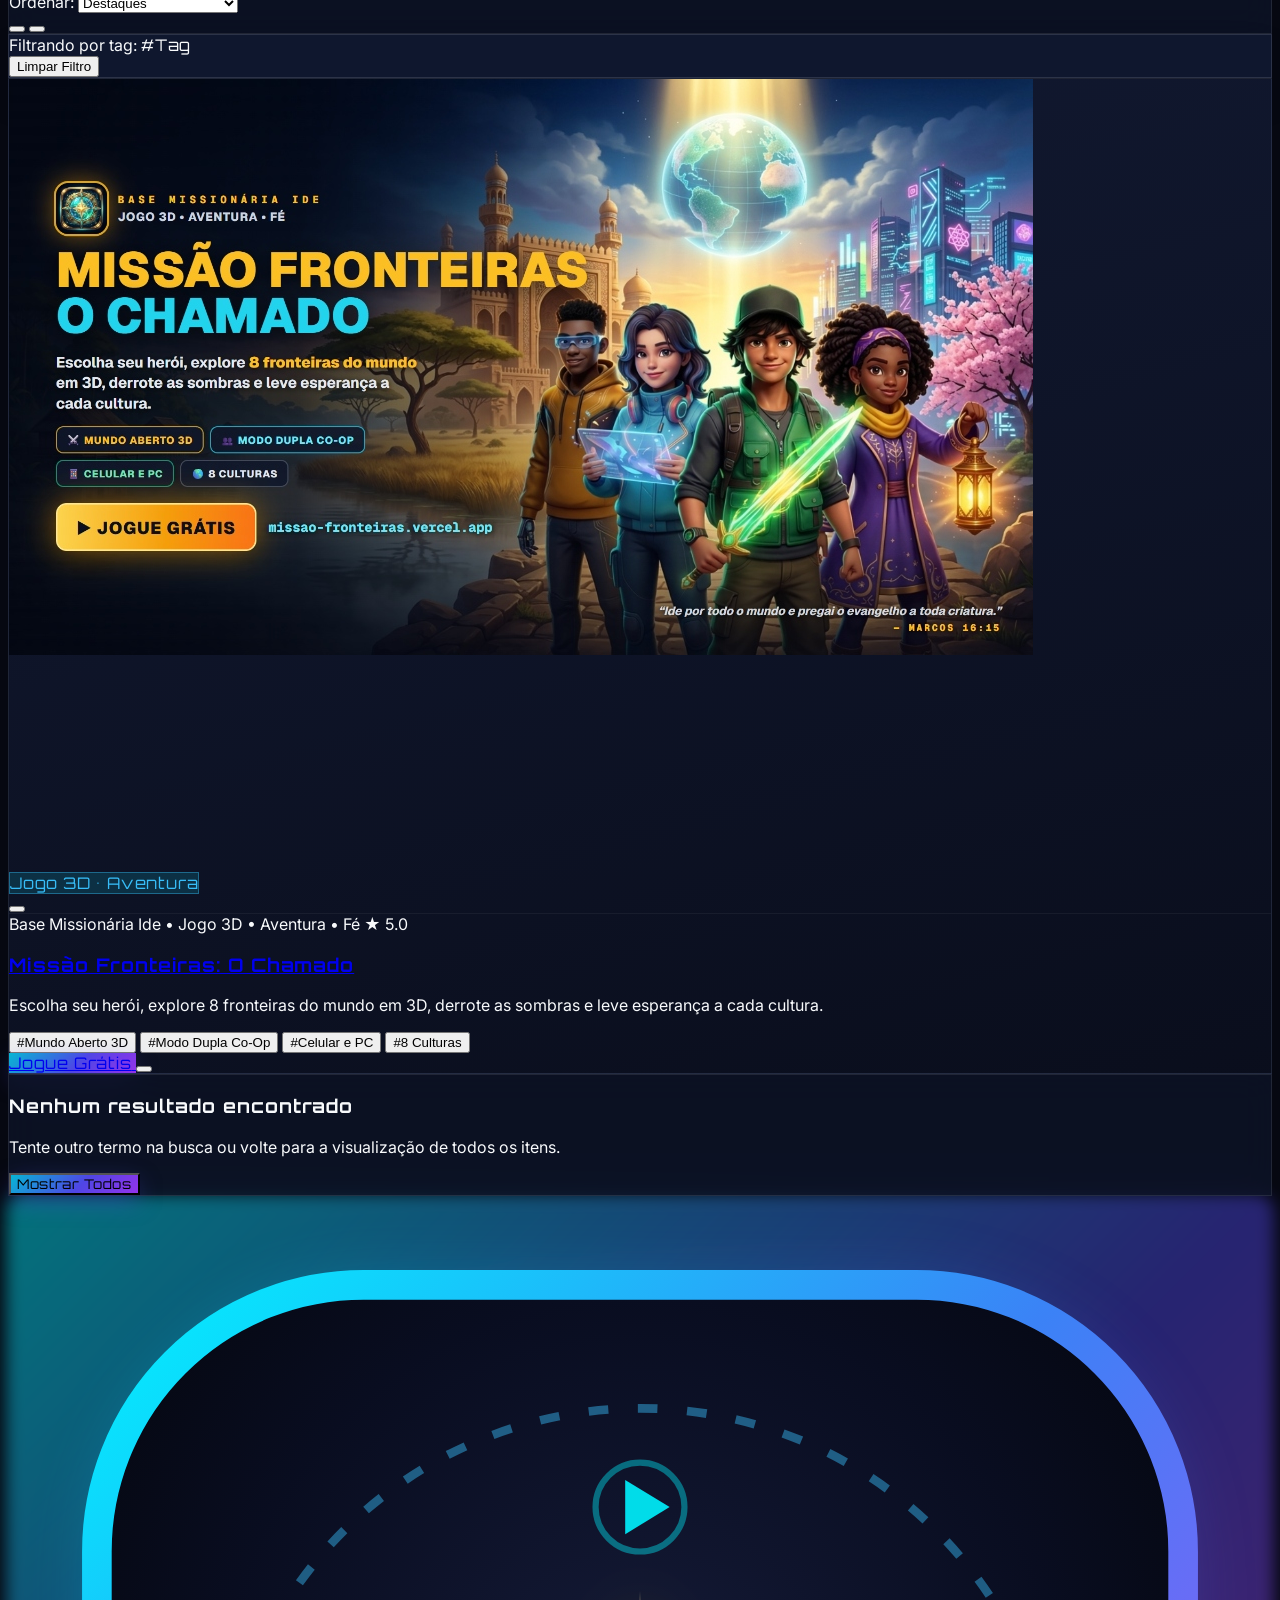
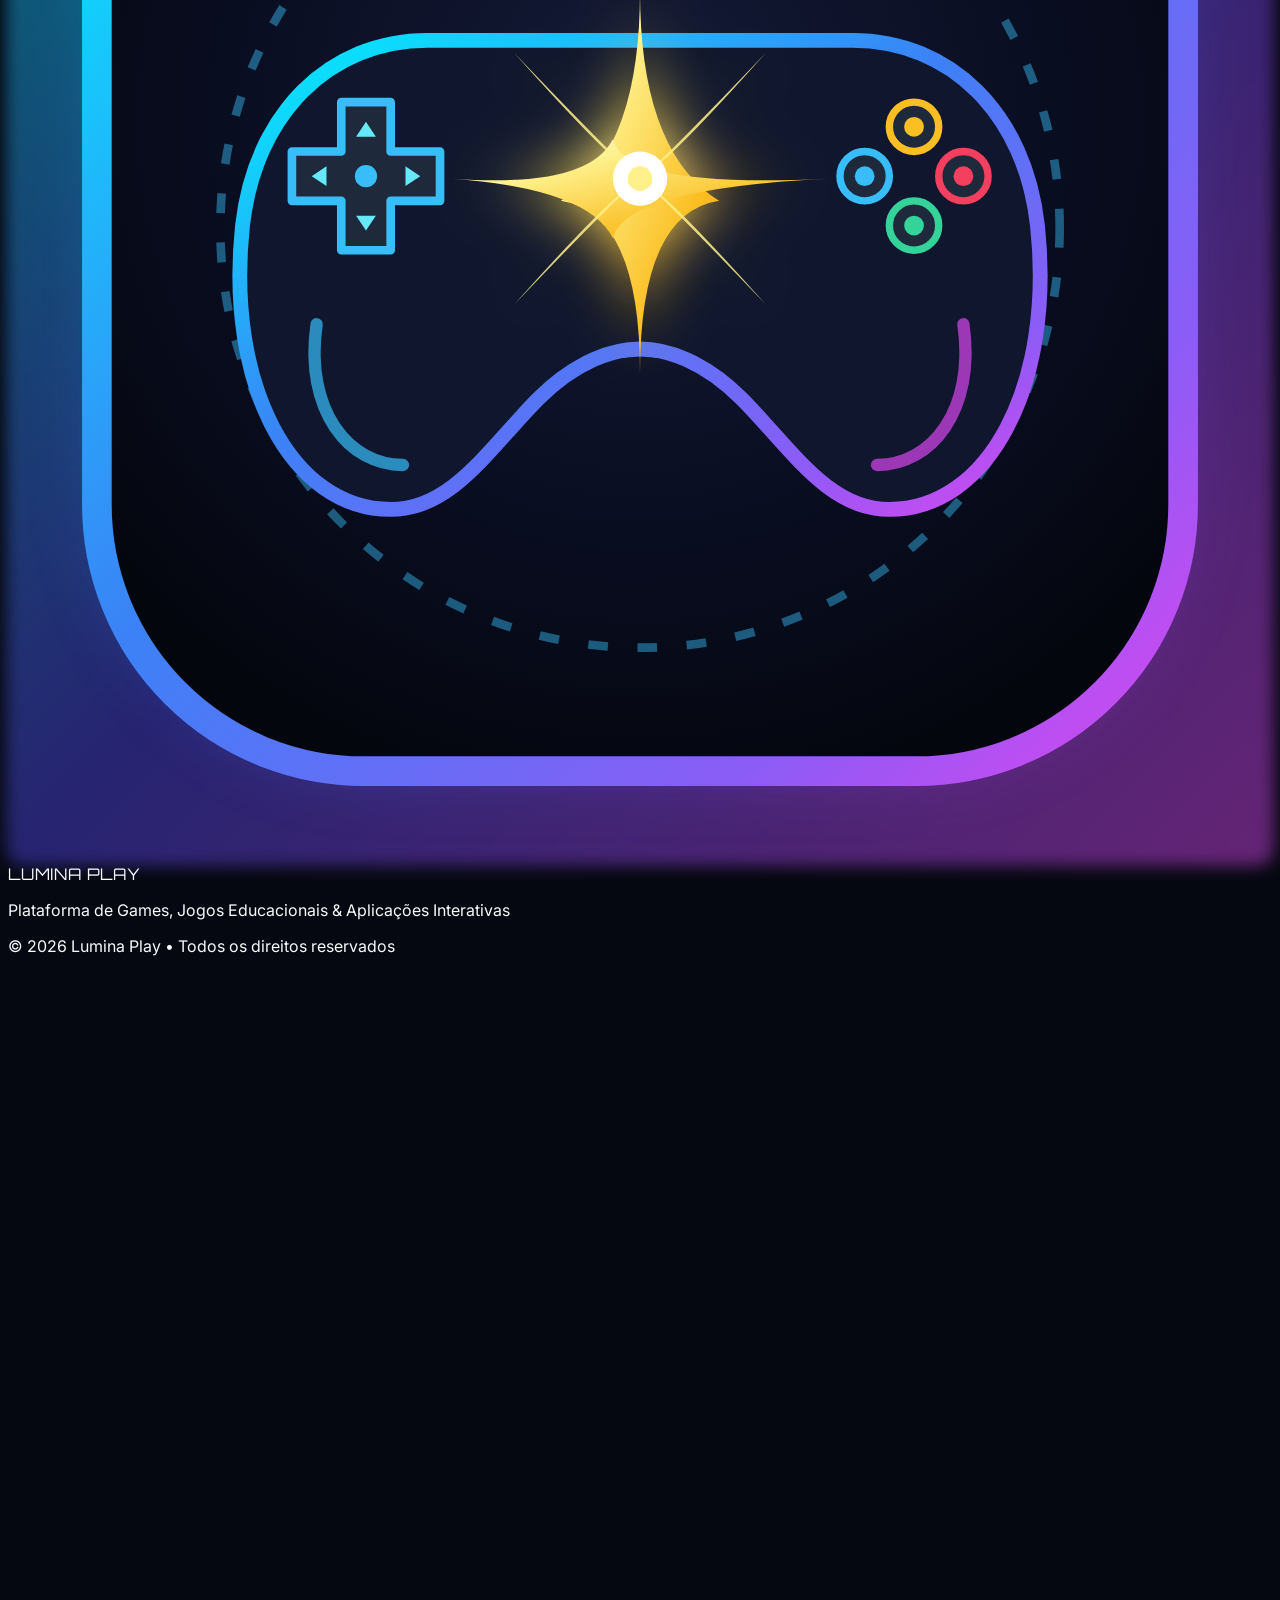
==== commit 6f4a68bc: "feat(catalog): limpar jogos estaticos e adicionar Missao Fronteiras com trailer e artes da pasta pro" ====
--- a/index.html
+++ b/index.html
@@ -4,15 +4,15 @@
   <meta charset="UTF-8" />
   <meta name="viewport" content="width=device-width, initial-scale=1.0" />
   <title>LUMINA PLAY // Plataforma de Games, Jogos Educacionais & Aplicações</title>
-  <meta name="description" content="Plataforma oficial de games 3D, jogos educacionais, experiências interativas e aplicações modernas para todas as plataformas." />
+  <meta name="description" content="Plataforma oficial de games 3D, jogos educacionais, experiências interativas e aplicações modernas para celular e PC." />
   <meta name="theme-color" content="#060811" />
 
   <!-- Open Graph / Redes Sociais -->
   <meta property="og:title" content="LUMINA PLAY // Games, Jogos Educacionais & Aplicações" />
-  <meta property="og:description" content="Explore e jogue games de ação e estratégia, jogos educacionais e aplicações interativas." />
+  <meta property="og:description" content="Explore e jogue games em 3D, jogos educacionais e aplicações interativas." />
   <meta property="og:type" content="website" />
 
-  <!-- Favicon & App Icons (Alta Resolução & Vector SVG) -->
+  <!-- Favicon & App Icons -->
   <link rel="icon" type="image/svg+xml" href="assets/icons/lumina-icon.svg" />
   <link rel="alternate icon" href="assets/icons/logo.svg" />
   <link rel="apple-touch-icon" href="assets/icons/lumina-icon.svg" />
@@ -79,7 +79,7 @@
         </div>
       </a>
 
-      <!-- Centro: Links de Navegação (exibição expandida a partir de 1840px para garantir total espaço livre) -->
+      <!-- Centro: Links de Navegação (exibição expandida a partir de 1840px) -->
       <nav class="header-nav-desktop items-center gap-2 xl:gap-4 shrink-0" aria-label="Navegação Principal">
         <a href="#topo" class="header-nav-link is-active whitespace-nowrap">
           <i data-lucide="Compass" class="w-4 h-4 text-cyan-400 shrink-0"></i>
@@ -89,10 +89,6 @@
           <i data-lucide="Gamepad2" class="w-4 h-4 shrink-0"></i>
           <span>Catálogo</span>
         </a>
-        <a href="#desafioDiarioSection" class="header-nav-link whitespace-nowrap">
-          <i data-lucide="Flame" class="w-4 h-4 text-amber-400 shrink-0"></i>
-          <span>Desafio Diário</span>
-        </a>
         <button type="button" data-nav-cat="favoritos" class="header-nav-link nav-cat-btn text-rose-300 hover:text-white whitespace-nowrap">
           <i data-lucide="Heart" class="w-4 h-4 fill-rose-500 text-rose-500 shrink-0"></i>
           <span>Favoritos</span>
@@ -100,7 +96,7 @@
         </button>
       </nav>
 
-      <!-- Lado Direito: Busca, SFX, Instalação PWA, Botão Novo Jogo & Botão Menu -->
+      <!-- Lado Direito: Busca, SFX, Instalação PWA & Botão Menu -->
       <div class="flex items-center gap-2 sm:gap-3 shrink-0">
         
         <!-- Barra de Busca Desktop / Tablet (a partir de sm: 640px) -->
@@ -182,7 +178,7 @@
     <!-- Menu Dropdown Responsivo (< 1840px) -->
     <div id="headerMobileDropdown" class="header-mobile-dropdown">
       <div class="px-3 sm:px-6 pt-2 pb-4 border-t border-white/10 mt-1 max-w-[1840px] mx-auto">
-        <div class="grid grid-cols-1 sm:grid-cols-2 lg:grid-cols-4 gap-2.5 pt-1">
+        <div class="grid grid-cols-1 sm:grid-cols-3 gap-2.5 pt-1">
           <a href="#topo" class="mobile-dropdown-link is-active">
             <i data-lucide="Compass" class="w-4 h-4 text-cyan-400 shrink-0"></i>
             <span>Explorar Destaques</span>
@@ -191,10 +187,6 @@
             <i data-lucide="Gamepad2" class="w-4 h-4 text-purple-400 shrink-0"></i>
             <span>Catálogo de Games & Apps</span>
           </a>
-          <a href="#desafioDiarioSection" class="mobile-dropdown-link">
-            <i data-lucide="Flame" class="w-4 h-4 text-amber-400 shrink-0"></i>
-            <span>Desafio Gamer Diário</span>
-          </a>
           <button type="button" data-nav-cat="favoritos" class="mobile-dropdown-link text-left justify-between">
             <div class="flex items-center gap-2.5">
               <i data-lucide="Heart" class="w-4 h-4 fill-rose-500 text-rose-500 shrink-0"></i>
@@ -210,46 +202,46 @@
   <!-- ===================================================================== -->
   <!-- CONTEÚDO PRINCIPAL DA VITRINE                                         -->
   <!-- ===================================================================== -->
-  <main id="topo" class="max-w-7xl mx-auto px-4 sm:px-6 lg:px-10 py-6 sm:py-8 space-y-12">
-
-    <!-- 1. HERO SPOTLIGHT CAROUSEL (ESTILO EPIC STORE / PLAYSTATION STORE) -->
+  <main id="topo" class="max-w-7xl mx-auto px-4 sm:px-6 lg:px-10 py-6 sm:py-8 space-y-10">
+
+    <!-- 1. HERO SPOTLIGHT CAROUSEL -->
     <section aria-label="Carrossel de Destaques Principais" class="grid grid-cols-1 lg:grid-cols-12 gap-4 items-stretch">
       
       <!-- Palco Principal do Slide Ativo (9 Colunas no Desktop) -->
       <div id="heroMainStage" class="lg:col-span-9 relative rounded-3xl overflow-hidden border border-white/10 shadow-2xl min-h-[400px] sm:min-h-[480px] flex flex-col justify-end group bg-slate-950">
-        <!-- Imagem de Capa em Alta Resolução -->
+        <!-- Imagem de Capa em Alta Resolução (versão limpa para o Hero) -->
         <img
           id="heroBannerImg"
-          src="assets/images/cronicas-de-davi.jpg"
-          alt="Capa do Jogo em Destaque"
+          src="promo/missao-fronteiras-arte-limpa-16x9.jpg"
+          alt="Missão Fronteiras: O Chamado"
           class="absolute inset-0 w-full h-full object-cover object-center transition-all duration-700 scale-105 group-hover:scale-100"
         />
 
-        <!-- Canvas de Partículas Celestiais Luminosas -->
+        <!-- Canvas de Partículas Luminosas -->
         <canvas id="heroAmbientCanvas" class="absolute inset-0 w-full h-full pointer-events-none opacity-75"></canvas>
 
         <!-- Degradês Cinematográficos de Iluminação -->
         <div class="absolute inset-0 bg-gradient-to-t from-[#060811] via-[#060811]/70 to-transparent"></div>
-        <div class="absolute inset-0 bg-gradient-to-r from-[#060811]/95 via-[#060811]/50 to-transparent"></div>
+        <div class="absolute inset-0 bg-gradient-to-r from-[#060811]/95 via-[#060811]/55 to-transparent"></div>
 
         <!-- Badges Flutuantes do Topo -->
         <div class="absolute top-3 left-3 right-3 sm:top-5 sm:left-5 sm:right-5 flex items-center justify-between gap-2 z-10">
           <div class="flex items-center gap-1.5 sm:gap-2">
             <span id="heroCategoryPill" class="px-2.5 py-0.5 sm:px-3 sm:py-1 rounded-full text-[10px] sm:text-xs font-gamer uppercase tracking-wider badge-jogos backdrop-blur-md whitespace-nowrap">
-              GAME DE AÇÃO & AVENTURA
+              JOGO 3D • AVENTURA
             </span>
             <span class="hidden sm:inline-flex px-3 py-1 rounded-full text-xs font-semibold bg-amber-500/20 text-amber-300 border border-amber-400/40 backdrop-blur-md items-center gap-1.5 badge-special whitespace-nowrap">
               <i data-lucide="Flame" class="w-3.5 h-3.5"></i>
-              <span id="heroSpecialBadge">Destaque da Semana</span>
+              <span id="heroSpecialBadge">Lançamento Oficial</span>
             </span>
           </div>
 
           <!-- Controles de Setas Anterior / Próximo -->
-          <div class="flex items-center gap-1.5 sm:gap-2">
-            <button id="btnHeroPrev" type="button" class="w-8 h-8 sm:w-9 sm:h-9 rounded-xl bg-slate-950/75 hover:bg-cyan-500 hover:text-slate-950 text-white border border-white/15 backdrop-blur-md flex items-center justify-center transition" title="Slide Anterior (Seta Esquerda)">
+          <div id="heroControlsWrapper" class="flex items-center gap-1.5 sm:gap-2">
+            <button id="btnHeroPrev" type="button" class="w-8 h-8 sm:w-9 sm:h-9 rounded-xl bg-slate-950/75 hover:bg-cyan-500 hover:text-slate-950 text-white border border-white/15 backdrop-blur-md flex items-center justify-center transition" title="Slide Anterior">
               <i data-lucide="ChevronLeft" class="w-4 h-4 sm:w-5 sm:h-5"></i>
             </button>
-            <button id="btnHeroNext" type="button" class="w-8 h-8 sm:w-9 sm:h-9 rounded-xl bg-slate-950/75 hover:bg-cyan-500 hover:text-slate-950 text-white border border-white/15 backdrop-blur-md flex items-center justify-center transition" title="Próximo Slide (Seta Direita)">
+            <button id="btnHeroNext" type="button" class="w-8 h-8 sm:w-9 sm:h-9 rounded-xl bg-slate-950/75 hover:bg-cyan-500 hover:text-slate-950 text-white border border-white/15 backdrop-blur-md flex items-center justify-center transition" title="Próximo Slide">
               <i data-lucide="ChevronRight" class="w-4 h-4 sm:w-5 sm:h-5"></i>
             </button>
           </div>
@@ -259,20 +251,20 @@
         <div class="relative z-10 p-4 sm:p-8 lg:p-10 max-w-2xl space-y-3 sm:space-y-4">
           <div class="flex flex-wrap items-center gap-2 sm:gap-3 text-xs text-slate-300">
             <span id="heroRating" class="flex items-center gap-1 text-amber-400 font-bold text-xs">
-              ★ 4.9 (2.4k avaliações)
+              ★ 5.0
             </span>
             <span class="hidden sm:inline">•</span>
-            <span class="text-cyan-300 font-medium hidden sm:inline">Online & 100% Gratuito</span>
+            <span id="heroSubtitleMeta" class="text-cyan-300 font-medium hidden sm:inline">Base Missionária Ide • Jogo 3D • Aventura • Fé</span>
             <span>•</span>
-            <span id="heroAge" class="px-2 py-0.5 rounded bg-emerald-500/20 text-emerald-300 border border-emerald-500/30 text-[10px] sm:text-[11px] font-bold">Livre</span>
+            <span id="heroAge" class="px-2 py-0.5 rounded bg-emerald-500/20 text-emerald-300 border border-emerald-500/30 text-[10px] sm:text-[11px] font-bold">Classificação: Livre</span>
           </div>
 
           <h1 id="heroTitle" class="font-gamer text-xl sm:text-3xl lg:text-5xl font-black text-white tracking-tight leading-tight sm:leading-none">
-            CRÔNICAS DE DAVI: VALE DE ELÁ
+            Missão Fronteiras: O Chamado
           </h1>
 
           <p id="heroDescription" class="text-slate-200 text-xs sm:text-sm lg:text-base leading-relaxed line-clamp-2 sm:line-clamp-3">
-            Viva a jornada épica do jovem pastor de Belém até o confronto histórico contra Golias. Desafios de estratégia, mira de precisão com a funda radiante e trilha sonora imersiva.
+            Escolha seu herói, explore 8 fronteiras do mundo em 3D, derrote as sombras e leve esperança a cada cultura.
           </p>
 
           <!-- Tags Rápidas -->
@@ -282,13 +274,13 @@
           <div class="pt-2 sm:pt-3 flex flex-col sm:flex-row items-stretch sm:items-center gap-2.5 sm:gap-3">
             <a
               id="heroLaunchLink"
-              href="#catalogoCompleto"
+              href="https://missao-fronteiras.vercel.app/"
               target="_blank"
               rel="noopener noreferrer"
               class="btn-launch px-6 py-3 rounded-xl sm:rounded-2xl font-gamer font-bold text-xs sm:text-sm text-white uppercase tracking-wider flex items-center justify-center gap-2.5"
             >
               <i data-lucide="Play" class="w-4 h-4 fill-white"></i>
-              <span id="heroLaunchBtnText">Jogar Agora</span>
+              <span id="heroLaunchBtnText">Jogue Grátis</span>
               <i data-lucide="ExternalLink" class="w-4 h-4 opacity-80"></i>
             </a>
 
@@ -298,7 +290,7 @@
               class="px-5 py-3 rounded-xl sm:rounded-2xl bg-slate-900/85 hover:bg-slate-800 text-white border border-white/15 backdrop-blur-md font-semibold text-xs sm:text-sm flex items-center justify-center gap-2 transition"
             >
               <i data-lucide="Film" class="w-4 h-4 text-cyan-400"></i>
-              <span>Ver Preview & Detalhes</span>
+              <span>Assistir Trailer & Detalhes</span>
             </button>
           </div>
         </div>
@@ -316,118 +308,7 @@
 
     </section>
 
-    <!-- BANNER DE DESTAQUES & MÉTRICAS (SOCIAL PROOF) -->
-    <section class="grid grid-cols-2 md:grid-cols-4 gap-3 sm:gap-4">
-      <div class="glass-surface rounded-2xl p-3.5 sm:p-5 flex items-center gap-2.5 sm:gap-3.5 border-l-4 border-l-cyan-400">
-        <div class="p-2 sm:p-2.5 rounded-xl bg-cyan-400/10 text-cyan-400 shrink-0">
-          <i data-lucide="Gamepad2" class="w-5 h-5 sm:w-6 sm:h-6"></i>
-        </div>
-        <div class="min-w-0">
-          <div class="font-gamer font-bold text-sm sm:text-lg text-white truncate">100% Free</div>
-          <div class="text-[10px] sm:text-xs text-slate-400 truncate">Acesso livre</div>
-        </div>
-      </div>
-
-      <div class="glass-surface rounded-2xl p-3.5 sm:p-5 flex items-center gap-2.5 sm:gap-3.5 border-l-4 border-l-purple-400">
-        <div class="p-2 sm:p-2.5 rounded-xl bg-purple-400/10 text-purple-400 shrink-0">
-          <i data-lucide="Users" class="w-5 h-5 sm:w-6 sm:h-6"></i>
-        </div>
-        <div class="min-w-0">
-          <div class="font-gamer font-bold text-sm sm:text-lg text-white truncate">+10.000</div>
-          <div class="text-[10px] sm:text-xs text-slate-400 truncate">Jogadores</div>
-        </div>
-      </div>
-
-      <div class="glass-surface rounded-2xl p-3.5 sm:p-5 flex items-center gap-2.5 sm:gap-3.5 border-l-4 border-l-emerald-400">
-        <div class="p-2 sm:p-2.5 rounded-xl bg-emerald-400/10 text-emerald-400 shrink-0">
-          <i data-lucide="Layers" class="w-5 h-5 sm:w-6 sm:h-6"></i>
-        </div>
-        <div class="min-w-0">
-          <div class="font-gamer font-bold text-sm sm:text-lg text-white truncate">Games & Apps</div>
-          <div class="text-[10px] sm:text-xs text-slate-400 truncate">Hub Interativo</div>
-        </div>
-      </div>
-
-      <div class="glass-surface rounded-2xl p-3.5 sm:p-5 flex items-center gap-2.5 sm:gap-3.5 border-l-4 border-l-amber-400">
-        <div class="p-2 sm:p-2.5 rounded-xl bg-amber-400/10 text-amber-400 shrink-0">
-          <i data-lucide="Smartphone" class="w-5 h-5 sm:w-6 sm:h-6"></i>
-        </div>
-        <div class="min-w-0">
-          <div class="font-gamer font-bold text-sm sm:text-lg text-white truncate">Multiplataforma</div>
-          <div class="text-[10px] sm:text-xs text-slate-400 truncate">PC & Mobile</div>
-        </div>
-      </div>
-    </section>
-
-    <!-- DESAFIO GAMER DIÁRIO & OFENSIVA DIÁRIA (GAMIFICAÇÃO) -->
-    <section id="desafioDiarioSection" class="daily-challenge-box rounded-3xl p-6 sm:p-8 space-y-4 relative overflow-hidden">
-      <div class="flex flex-col sm:flex-row sm:items-center justify-between gap-4 border-b border-white/10 pb-4">
-        <div class="flex items-center gap-3">
-          <div class="w-10 h-10 rounded-2xl bg-amber-500/20 border border-amber-400/40 flex items-center justify-center text-amber-400 shrink-0">
-            <i data-lucide="Flame" class="w-5 h-5"></i>
-          </div>
-          <div>
-            <div class="flex items-center gap-2">
-              <h3 class="font-gamer font-bold text-base sm:text-lg text-white">Desafio Gamer Diário</h3>
-              <span id="challengeRef" class="text-[10px] font-gamer uppercase px-2.5 py-0.5 rounded-full bg-cyan-500/15 text-cyan-300 border border-cyan-400/30">Quiz & Lógica</span>
-            </div>
-            <p class="text-xs text-slate-400">Responda a pergunta do dia para manter sua Ofensiva Diária ativa!</p>
-          </div>
-        </div>
-
-        <div class="flex items-center gap-2 self-start sm:self-center px-4 py-2 rounded-2xl bg-slate-950/80 border border-amber-400/30 backdrop-blur-md">
-          <i data-lucide="Flame" class="w-5 h-5 text-amber-400 fill-amber-400 animate-pulse"></i>
-          <div class="text-xs">
-            <span class="text-slate-400">Ofensiva Diária:</span>
-            <span id="streakCount" class="font-gamer font-bold text-amber-300 ml-1 text-sm">0</span>
-            <span class="text-slate-400 text-[10px] ml-0.5">dias</span>
-          </div>
-        </div>
-      </div>
-
-      <div class="space-y-3">
-        <p id="challengeQuestion" class="font-gamer text-sm sm:text-base font-semibold text-slate-100">Carregando pergunta de hoje...</p>
-        <div id="challengeOptions" class="grid grid-cols-1 sm:grid-cols-2 gap-2.5">
-          <!-- Opções geradas dinamicamente via JS -->
-        </div>
-        <div id="challengeFeedback" class="hidden p-3.5 rounded-2xl bg-slate-950/90 border border-slate-700/80 text-xs text-slate-300"></div>
-      </div>
-    </section>
-
-    <!-- 2. CARROSSEL HORIZONTAL: "PASSE O MOUSE PARA VER O VÍDEO DO JOGO" -->
-    <section class="space-y-3 sm:space-y-4">
-      <div class="flex items-center justify-between gap-3">
-        <div>
-          <div class="inline-flex items-center gap-2 text-[10px] sm:text-xs font-gamer uppercase tracking-widest text-cyan-400 mb-0.5 sm:mb-1">
-            <span class="w-2 h-2 rounded-full bg-cyan-400 pulse-indicator"></span>
-            <span>EXPERIÊNCIA INTERATIVA</span>
-          </div>
-          <h2 class="font-gamer text-lg sm:text-2xl font-extrabold text-white flex items-center gap-2.5">
-            <span>Carrossel em Alta</span>
-            <span class="text-xs font-sans font-normal text-slate-400 bg-slate-900/90 border border-slate-800 px-3 py-1 rounded-full hidden lg:inline-block">
-              🎬 Gameplay em 60 FPS ao vivo
-            </span>
-          </h2>
-        </div>
-
-        <!-- Botões de Rolar o Carrossel -->
-        <div class="flex items-center gap-1.5 sm:gap-2">
-          <button id="btnCarouselLeft" type="button" class="p-2 sm:p-2.5 rounded-xl glass-surface hover:border-cyan-400/60 text-slate-300 hover:text-white transition" title="Rolar para a esquerda">
-            <i data-lucide="ArrowLeft" class="w-4 h-4"></i>
-          </button>
-          <button id="btnCarouselRight" type="button" class="p-2 sm:p-2.5 rounded-xl glass-surface hover:border-cyan-400/60 text-slate-300 hover:text-white transition" title="Rolar para a direita">
-            <i data-lucide="ArrowRight" class="w-4 h-4"></i>
-          </button>
-        </div>
-      </div>
-
-      <!-- Trilho de Rolagem Horizontal -->
-      <div id="featuredCarouselTrack" class="flex gap-4 sm:gap-5 overflow-x-auto no-scrollbar pb-3 pt-1 scroll-smooth">
-        <!-- Preenchido via JS -->
-      </div>
-    </section>
-
-    <!-- 3. CATÁLOGO COMPLETO COM FILTROS, FAVORITOS E CARDS COM VÍDEO -->
+    <!-- 2. CATÁLOGO OFICIAL COM FILTROS, FAVORITOS E VÍDEO PREVIEW -->
     <section id="catalogoCompleto" class="space-y-4 sm:space-y-6">
       
       <!-- Barra de Filtros de Categoria -->
@@ -439,16 +320,13 @@
             🌟 Todos (<span id="countAll">0</span>)
           </button>
           <button type="button" data-cat="jogos" class="cat-pill px-3.5 sm:px-4 py-2 rounded-xl text-xs font-gamer uppercase tracking-wider bg-slate-900/90 text-slate-300 hover:text-white border border-slate-800 whitespace-nowrap shrink-0 transition">
-            ⚔️ Games & Aventura
+            🎮 Jogos
           </button>
           <button type="button" data-cat="educacional" class="cat-pill px-3.5 sm:px-4 py-2 rounded-xl text-xs font-gamer uppercase tracking-wider bg-slate-900/90 text-slate-300 hover:text-white border border-slate-800 whitespace-nowrap shrink-0 transition">
             🧩 Jogos Educacionais
           </button>
           <button type="button" data-cat="aplicativos" class="cat-pill px-3.5 sm:px-4 py-2 rounded-xl text-xs font-gamer uppercase tracking-wider bg-slate-900/90 text-slate-300 hover:text-white border border-slate-800 whitespace-nowrap shrink-0 transition">
             📱 Aplicativos
-          </button>
-          <button type="button" data-cat="utilitarios" class="cat-pill px-3.5 sm:px-4 py-2 rounded-xl text-xs font-gamer uppercase tracking-wider bg-slate-900/90 text-slate-300 hover:text-white border border-slate-800 whitespace-nowrap shrink-0 transition">
-            ⚡ Web Apps & Utilitários
           </button>
           <button type="button" data-cat="favoritos" class="cat-pill px-3.5 sm:px-4 py-2 rounded-xl text-xs font-gamer uppercase tracking-wider bg-slate-900/90 text-rose-300 hover:text-white border border-slate-800 whitespace-nowrap shrink-0 transition flex items-center gap-1.5">
             <i data-lucide="Heart" class="w-3.5 h-3.5 fill-rose-500 text-rose-500"></i>
@@ -510,9 +388,9 @@
       <div id="emptyCatalogState" class="hidden glass-surface rounded-3xl p-12 text-center max-w-md mx-auto">
         <i data-lucide="SearchX" class="w-12 h-12 text-cyan-400 mx-auto mb-3"></i>
         <h3 class="font-gamer text-lg font-bold text-white mb-1">Nenhum resultado encontrado</h3>
-        <p class="text-xs text-slate-400 mb-5">Tente outro termo na busca ou volte para a visualização de todos os jogos.</p>
+        <p class="text-xs text-slate-400 mb-5">Tente outro termo na busca ou volte para a visualização de todos os itens.</p>
         <button id="btnClearSearch" type="button" class="btn-launch px-5 py-2.5 rounded-xl text-xs font-gamer font-bold text-white uppercase">
-          Mostrar Todos os Jogos
+          Mostrar Todos
         </button>
       </div>
 
@@ -537,37 +415,29 @@
         </div>
       </div>
 
-      <div class="flex flex-wrap items-center justify-center gap-3 sm:gap-4 text-xs text-slate-400">
-        <span>🎮 60 FPS Interactive Live Hover</span>
-        <span>•</span>
-        <span>🎵 Sintetizador Web Audio</span>
-        <span>•</span>
-        <span>❤️ Favoritos no Navegador</span>
-      </div>
-
       <div class="text-[11px] text-slate-500 text-center md:text-right">
-        Desenvolvido com foco em alta performance e imersão • &copy; 2026 Lumina Play
+        &copy; 2026 Lumina Play • Todos os direitos reservados
       </div>
     </div>
   </footer>
 
   <!-- ===================================================================== -->
-  <!-- MODAL 1: FICHA TÉCNICA, TRAILER & DETALHES DO JOGO                    -->
+  <!-- MODAL: FICHA TÉCNICA, TRAILER OFICIAL & DETALHES DO JOGO              -->
   <!-- ===================================================================== -->
   <div id="previewModal" class="modal-backdrop fixed inset-0 z-50 bg-slate-950/85 backdrop-blur-xl flex items-center justify-center p-2 sm:p-4 overflow-y-auto" role="dialog" aria-modal="true">
     <div class="modal-dialog glass-surface-elevated rounded-2xl sm:rounded-3xl max-w-3xl w-full overflow-hidden border border-cyan-400/40 shadow-2xl my-auto max-h-[92vh] flex flex-col">
       
-      <!-- Palco de Mídia do Modal: Vídeo ou Canvas 60fps ou Player Embutido (shrink-0) -->
+      <!-- Palco de Mídia do Modal: Vídeo Trailer Oficial ou Player Embutido -->
       <div class="relative aspect-video max-h-[35vh] sm:max-h-[42vh] bg-slate-950 overflow-hidden shrink-0">
         <img id="modalCoverFallback" src="" alt="Capa" class="absolute inset-0 w-full h-full object-cover opacity-35" />
-        <video id="modalVideoPlayer" class="absolute inset-0 w-full h-full object-cover hidden" muted loop playsinline controls></video>
-        <canvas id="modalTrailerCanvas" class="absolute inset-0 w-full h-full"></canvas>
+        <video id="modalVideoPlayer" class="absolute inset-0 w-full h-full object-cover hidden z-10" muted loop playsinline controls></video>
+        <canvas id="modalTrailerCanvas" class="absolute inset-0 w-full h-full hidden"></canvas>
         <iframe id="modalGameIframe" class="in-portal-player-frame absolute inset-0 hidden z-20" allow="fullscreen; autoplay"></iframe>
 
-        <div class="absolute top-3 left-3 sm:top-4 sm:left-4 flex items-center gap-2 z-10">
+        <div class="absolute top-3 left-3 sm:top-4 sm:left-4 flex items-center gap-2 z-20 pointer-events-none">
           <span class="px-2.5 py-0.5 sm:px-3 sm:py-1 rounded-full bg-rose-600/90 text-white text-[10px] sm:text-[11px] font-gamer uppercase tracking-wider flex items-center gap-1.5 shadow-lg">
             <span class="w-1.5 h-1.5 sm:w-2 sm:h-2 rounded-full bg-white animate-ping"></span>
-            TRAILER / GAMEPLAY
+            TRAILER OFICIAL
           </span>
         </div>
 
@@ -576,15 +446,13 @@
         </button>
       </div>
 
-      <!-- Corpo de Detalhes do Modal (Scrollable flex-1) -->
+      <!-- Corpo de Detalhes do Modal -->
       <div class="overflow-y-auto flex-1 p-4 sm:p-8 space-y-4 sm:space-y-6">
         <div class="flex flex-col sm:flex-row sm:items-start justify-between gap-3 sm:gap-4">
           <div class="space-y-1">
-            <span id="modalCategoryBadge" class="inline-block px-2.5 py-0.5 rounded-full text-[10px] sm:text-[11px] font-gamer uppercase badge-jogos mb-0.5 sm:mb-1">
-              CATEGORIA
-            </span>
-            <h3 id="modalTitle" class="font-gamer text-xl sm:text-3xl font-extrabold text-white leading-tight">Título do Jogo</h3>
-            <p id="modalSubtitle" class="text-xs sm:text-sm font-medium text-cyan-300">Gênero & Subtítulo</p>
+            <span id="modalCategoryBadge" class="inline-block px-2.5 py-0.5 rounded-full text-[10px] sm:text-[11px] font-gamer uppercase badge-jogos mb-0.5 sm:mb-1"></span>
+            <h3 id="modalTitle" class="font-gamer text-xl sm:text-3xl font-extrabold text-white leading-tight"></h3>
+            <p id="modalSubtitle" class="text-xs sm:text-sm font-medium text-cyan-300"></p>
           </div>
 
           <div class="flex items-center gap-2 shrink-0">
@@ -601,41 +469,37 @@
               id="modalShareBtn"
               type="button"
               class="p-2.5 sm:p-3 rounded-xl sm:rounded-2xl bg-slate-900/80 hover:bg-slate-800 border border-white/15 text-cyan-300 transition"
-              title="Compartilhar Link do Jogo"
+              title="Compartilhar Link"
             >
               <i data-lucide="Share2" class="w-4 h-4"></i>
             </button>
           </div>
         </div>
 
-        <!-- Metadados Rápidos: Avaliação, Tema / Destaque e Plataformas -->
+        <!-- Metadados Rápidos: Avaliação, Destaque e Plataformas -->
         <div class="grid grid-cols-1 sm:grid-cols-2 gap-2.5 sm:gap-3 p-3.5 sm:p-4 rounded-xl sm:rounded-2xl bg-slate-950/60 border border-white/5">
           <div class="flex items-center gap-2 text-xs">
-            <span class="text-amber-400 font-bold" id="modalRating">★ 4.9</span>
+            <span class="text-amber-400 font-bold" id="modalRating"></span>
             <span class="text-slate-500">•</span>
             <span class="text-slate-300 flex items-center gap-1 truncate">
               <i data-lucide="Layers" class="w-3.5 h-3.5 text-cyan-400 shrink-0"></i>
-              <span id="modalTemaDestaque" class="truncate">Aventura & Estratégia</span>
+              <span id="modalTemaDestaque" class="truncate"></span>
             </span>
           </div>
 
-          <div id="modalPlatforms" class="flex flex-wrap items-center gap-1.5 sm:justify-end">
-            <!-- Plataformas compatíveis -->
-          </div>
+          <div id="modalPlatforms" class="flex flex-wrap items-center gap-1.5 sm:justify-end"></div>
         </div>
 
         <!-- Descrição Completa -->
         <div class="space-y-1.5">
-          <h4 class="font-gamer text-xs uppercase tracking-wider text-slate-400">Sobre a Experiência</h4>
+          <h4 class="font-gamer text-xs uppercase tracking-wider text-slate-400">Sobre o Jogo / Aplicação</h4>
           <p id="modalDescription" class="text-slate-300 text-xs sm:text-sm leading-relaxed"></p>
         </div>
 
         <!-- Lista de Recursos & Diferenciais -->
         <div class="space-y-1.5">
           <h4 class="font-gamer text-xs uppercase tracking-wider text-slate-400">Principais Destaques</h4>
-          <ul id="modalFeatures" class="grid grid-cols-1 sm:grid-cols-2 gap-2">
-            <!-- Recursos inseridos via JS -->
-          </ul>
+          <ul id="modalFeatures" class="grid grid-cols-1 sm:grid-cols-2 gap-2"></ul>
         </div>
 
         <!-- Avaliação da Comunidade / Usuário -->
@@ -644,9 +508,7 @@
             <span class="text-slate-300 font-medium">Sua Avaliação:</span>
             <span class="text-slate-500 ml-1 hidden sm:inline">(clique para avaliar)</span>
           </div>
-          <div id="modalStarRatingContainer" class="flex items-center gap-1">
-            <!-- Botões de estrelas interativos via JS -->
-          </div>
+          <div id="modalStarRatingContainer" class="flex items-center gap-1"></div>
         </div>
 
         <!-- Tags -->
@@ -665,7 +527,7 @@
 
           <a
             id="modalLaunchBtn"
-            href="#catalogoCompleto"
+            href="https://missao-fronteiras.vercel.app/"
             target="_blank"
             rel="noopener noreferrer"
             class="btn-launch px-6 sm:px-8 py-3 sm:py-3.5 rounded-xl sm:rounded-2xl font-gamer font-bold text-xs sm:text-sm text-white uppercase tracking-wider flex items-center justify-center gap-2.5 shadow-xl"
@@ -698,11 +560,7 @@
     </button>
     <button type="button" data-mobile-target="catalogo" class="mobile-nav-item">
       <i data-lucide="Gamepad2" class="w-5 h-5 mb-1"></i>
-      <span>Jogos</span>
-    </button>
-    <button type="button" data-mobile-target="desafio" class="mobile-nav-item">
-      <i data-lucide="Flame" class="w-5 h-5 mb-1"></i>
-      <span>Desafio</span>
+      <span>Catálogo</span>
     </button>
     <button type="button" data-mobile-target="favoritos" class="mobile-nav-item">
       <i data-lucide="Heart" class="w-5 h-5 mb-1"></i>
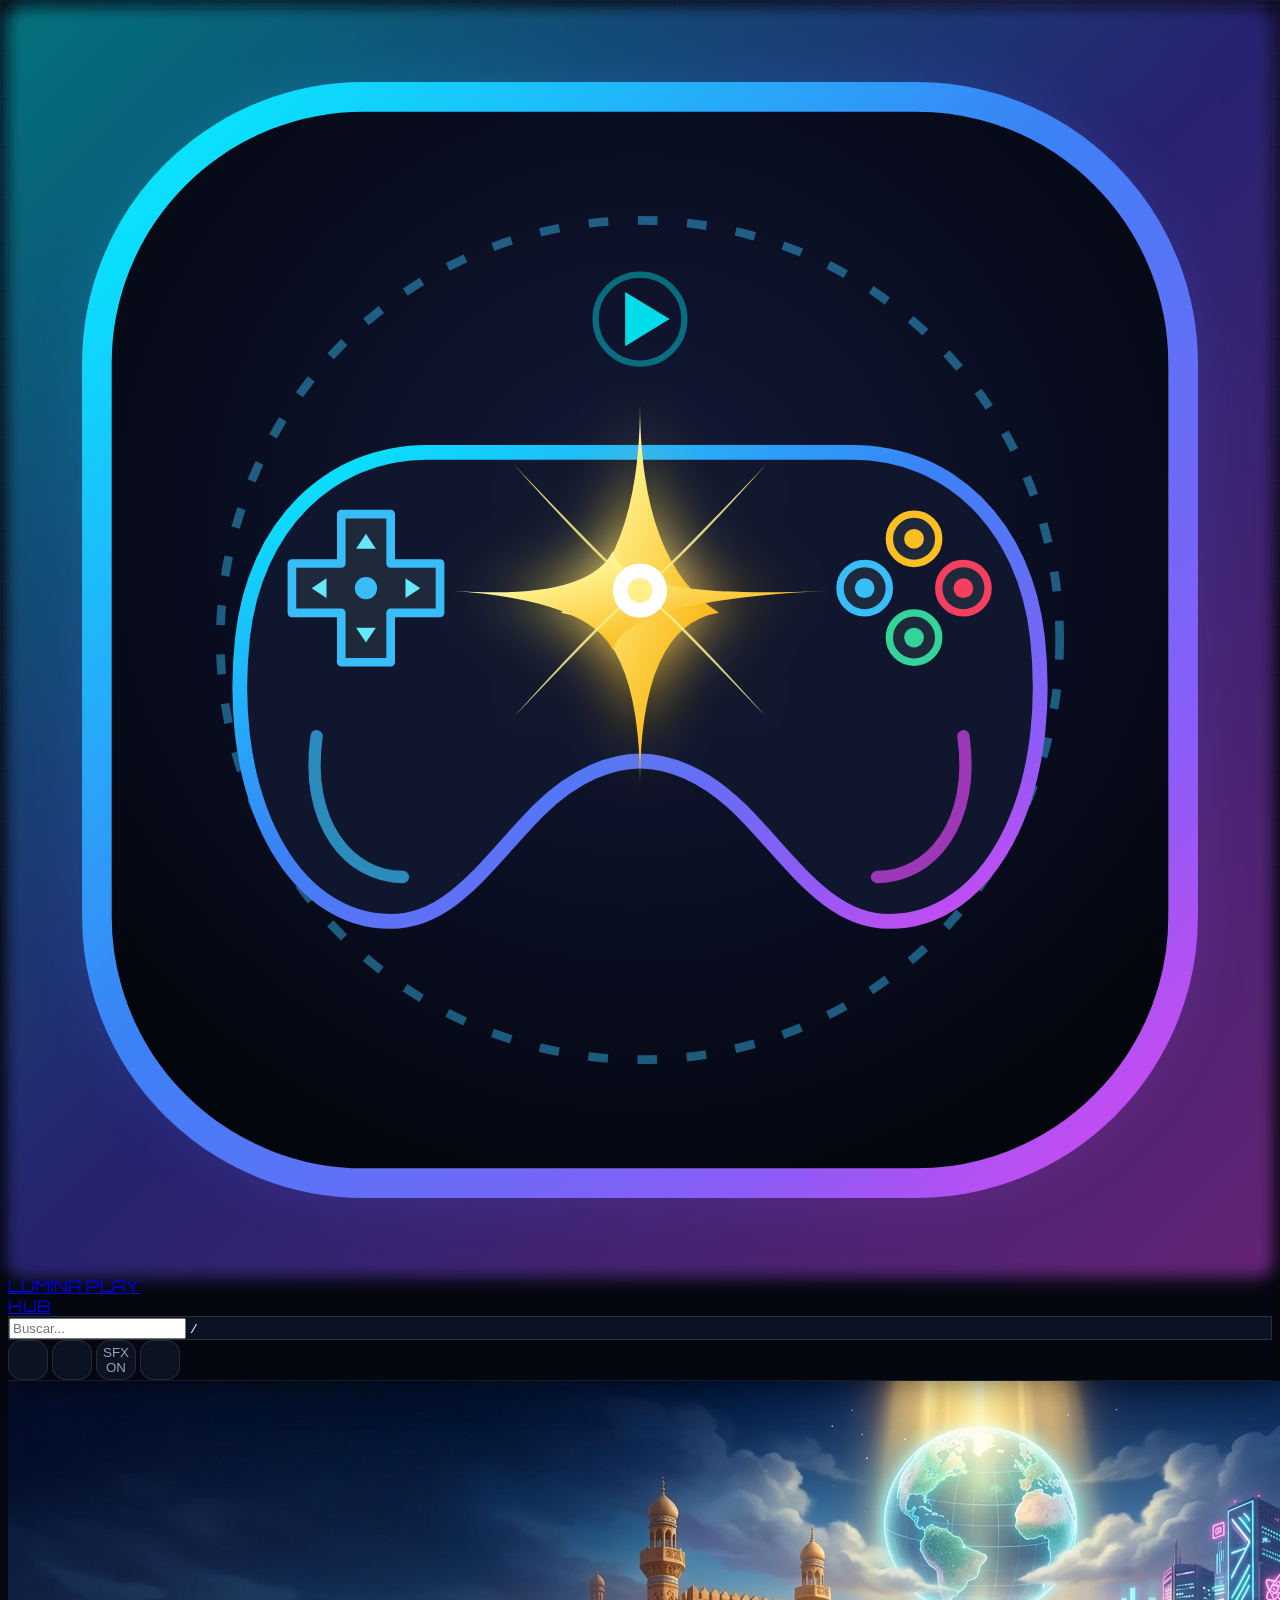
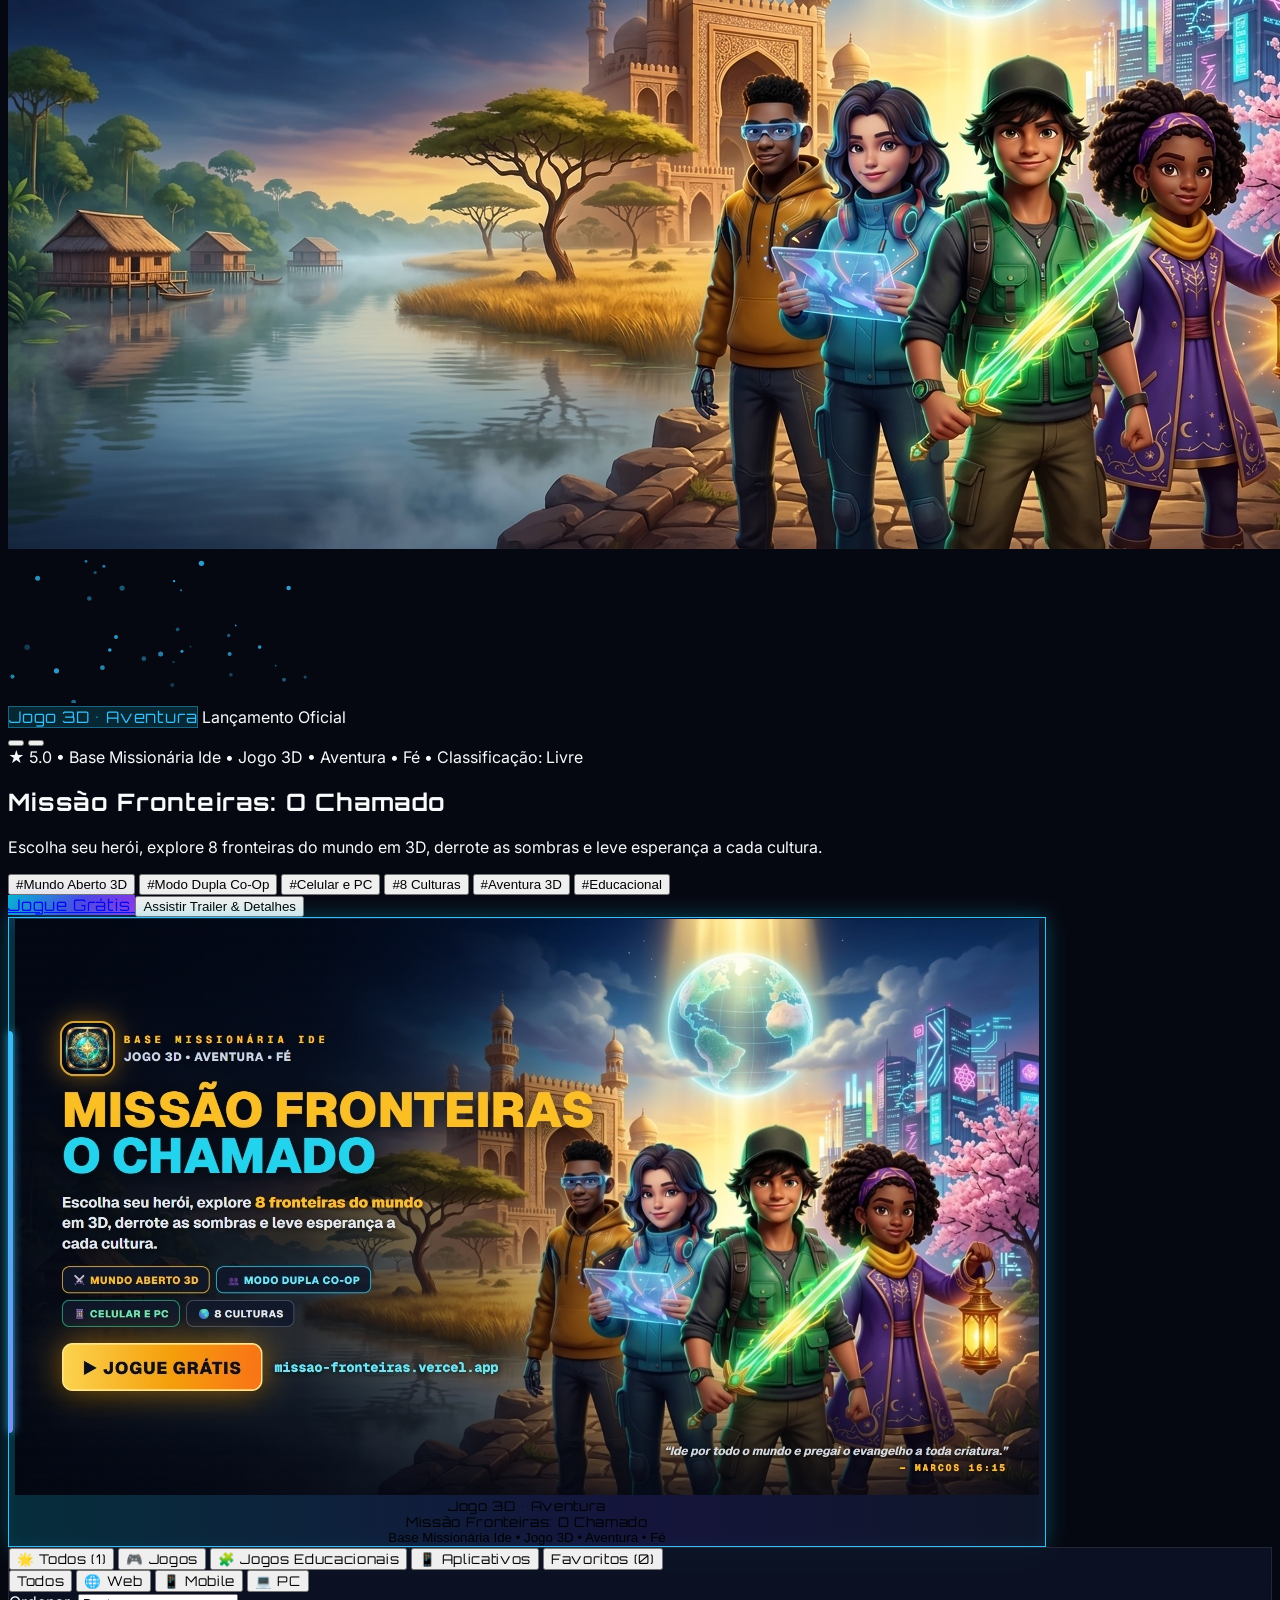
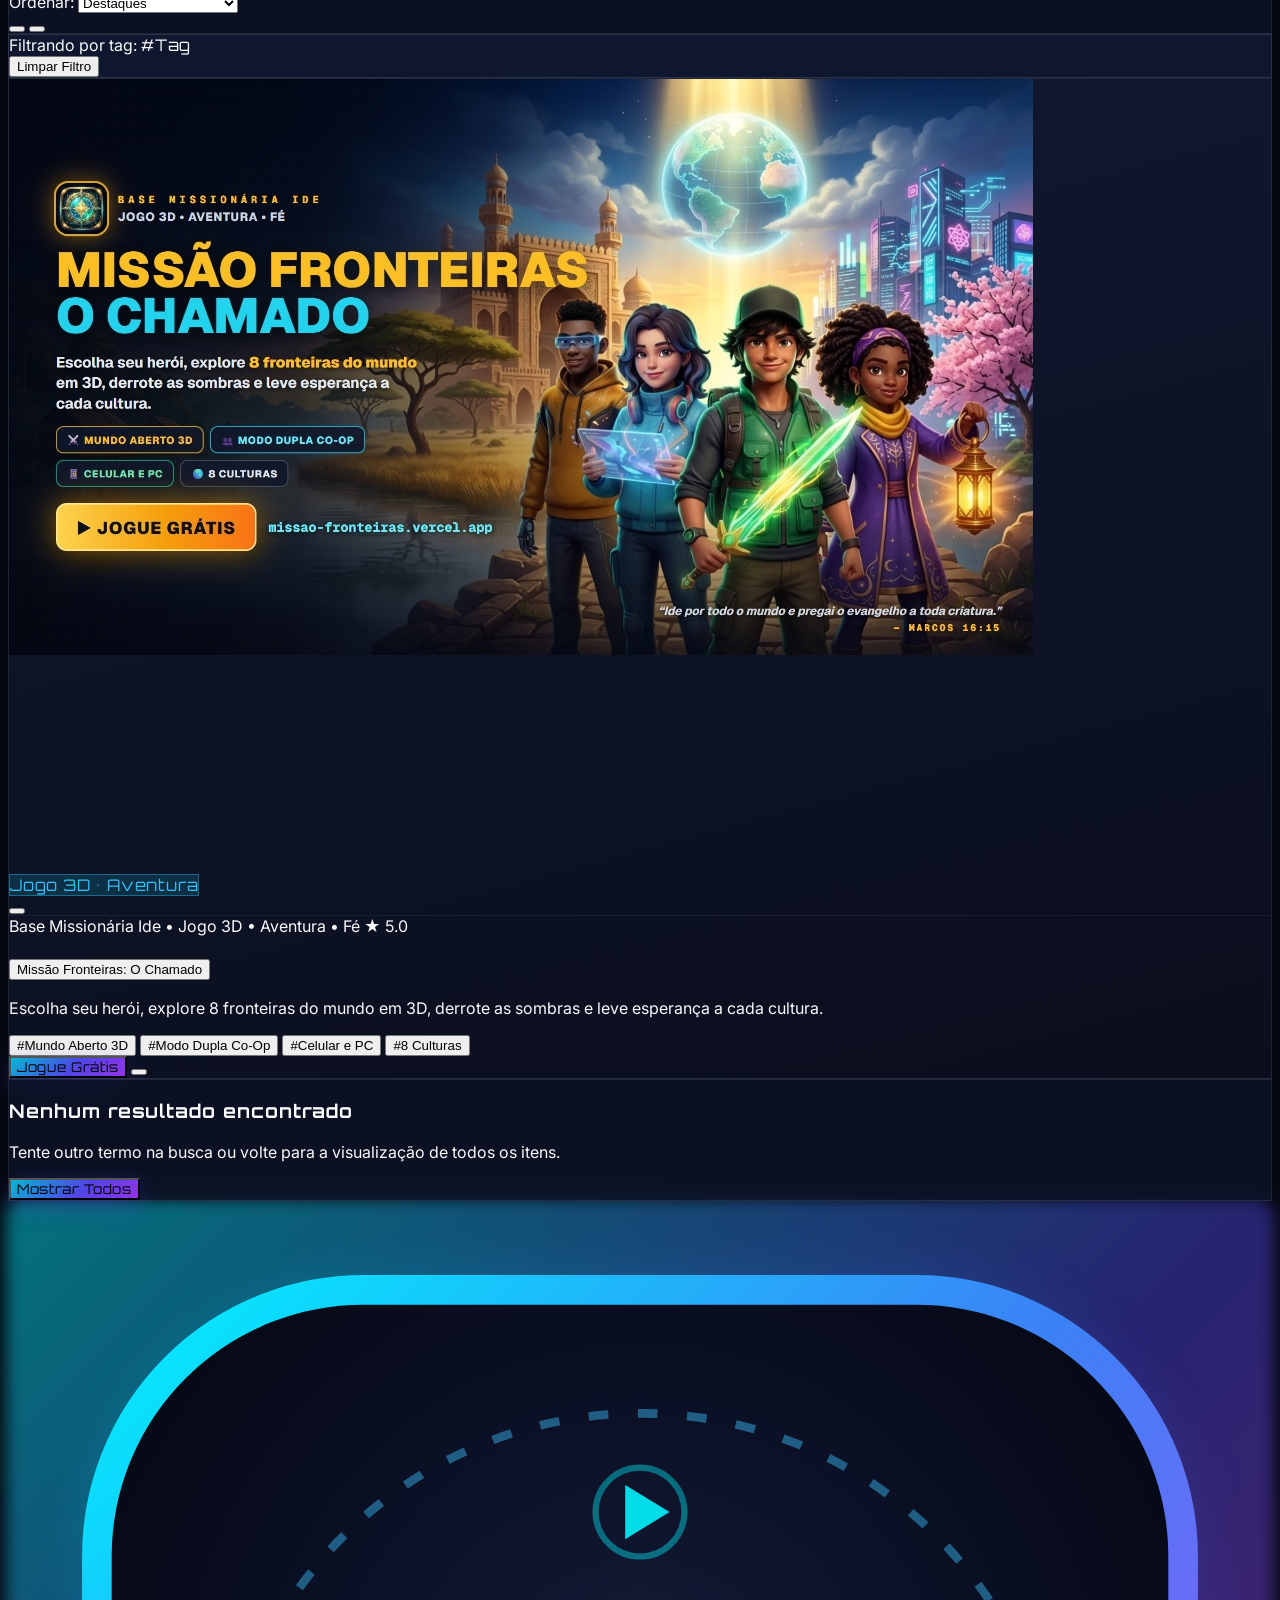
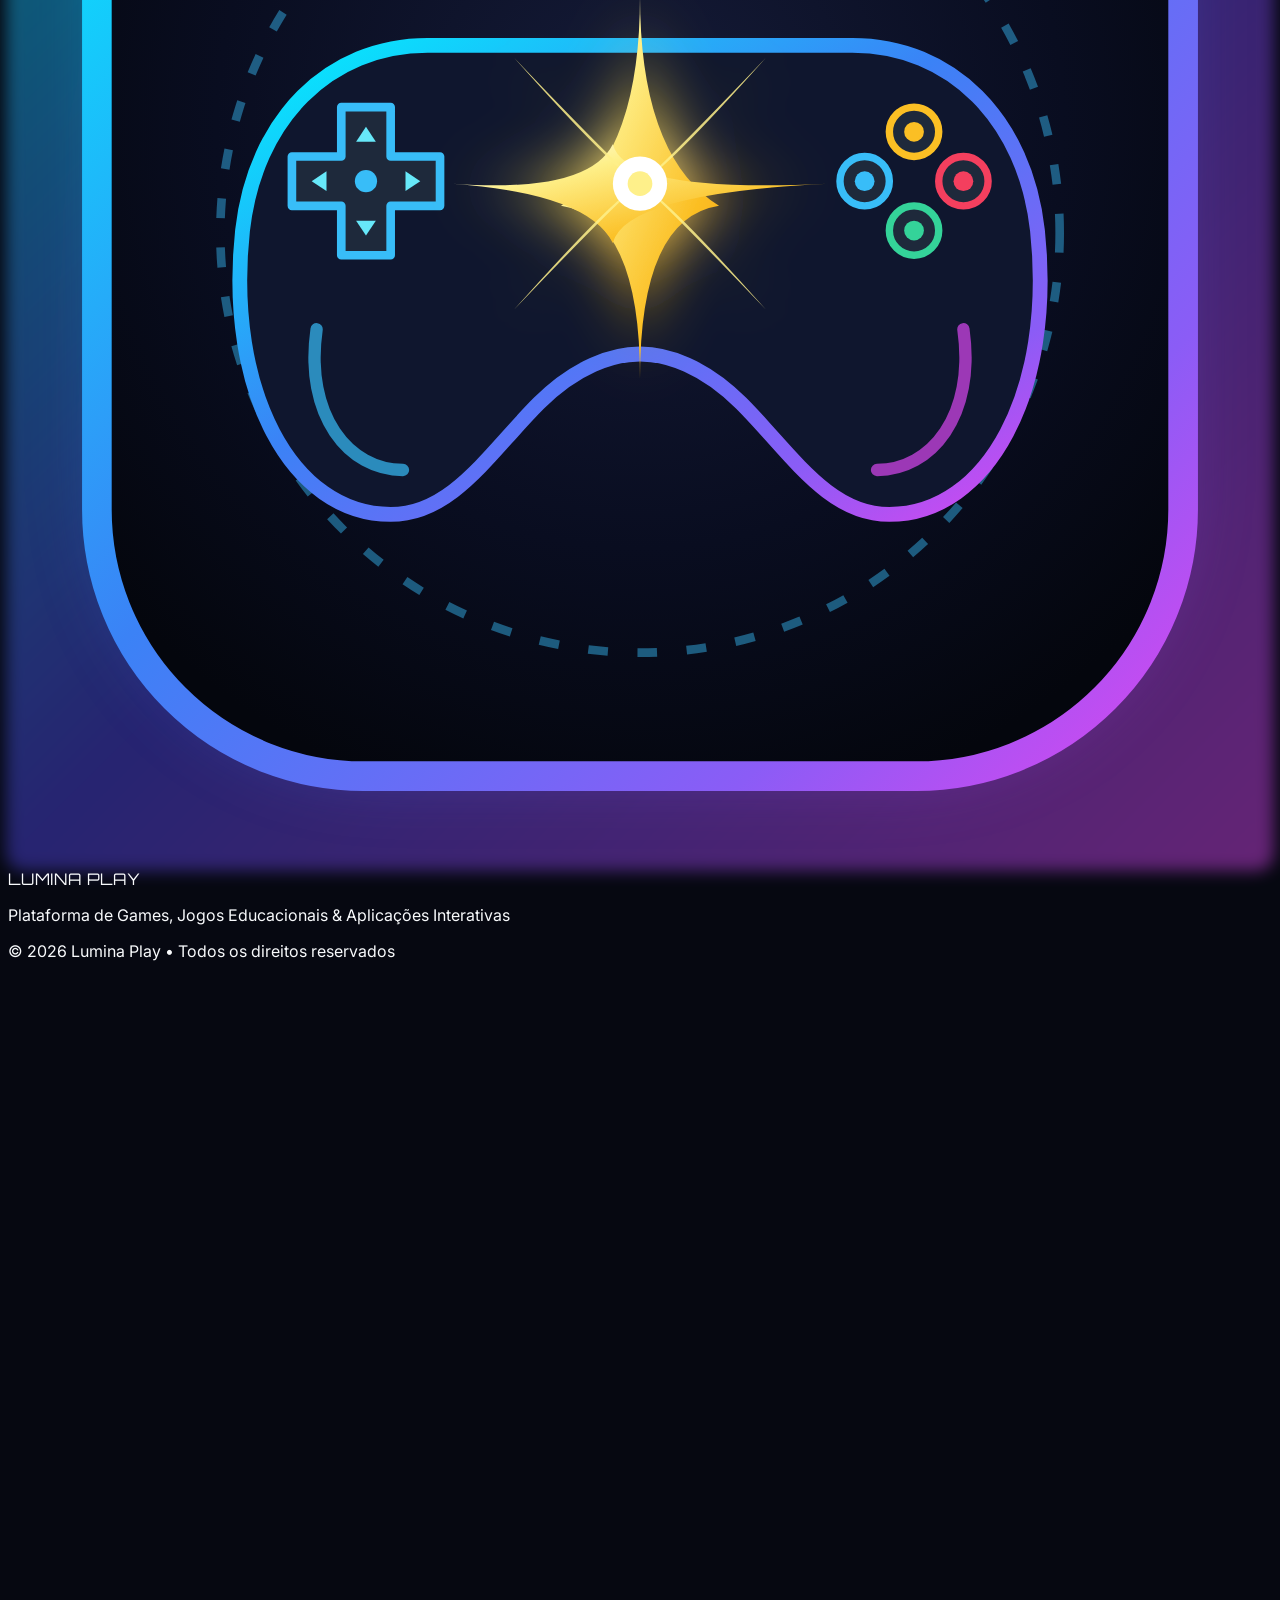
==== commit 03c79417: "feat(launcher): abrir diretamente no PWA/App instalado ao clicar em Jogar" ====
--- a/index.html
+++ b/index.html
@@ -275,9 +275,7 @@
             <a
               id="heroLaunchLink"
               href="https://missao-fronteiras.vercel.app/"
-              target="_blank"
-              rel="noopener noreferrer"
-              class="btn-launch px-6 py-3 rounded-xl sm:rounded-2xl font-gamer font-bold text-xs sm:text-sm text-white uppercase tracking-wider flex items-center justify-center gap-2.5"
+              class="btn-launch px-6 py-3 rounded-xl sm:rounded-2xl font-gamer font-bold text-xs sm:text-sm text-white uppercase tracking-wider flex items-center justify-center gap-2.5 cursor-pointer"
             >
               <i data-lucide="Play" class="w-4 h-4 fill-white"></i>
               <span id="heroLaunchBtnText">Jogue Grátis</span>
@@ -528,12 +526,10 @@
           <a
             id="modalLaunchBtn"
             href="https://missao-fronteiras.vercel.app/"
-            target="_blank"
-            rel="noopener noreferrer"
-            class="btn-launch px-6 sm:px-8 py-3 sm:py-3.5 rounded-xl sm:rounded-2xl font-gamer font-bold text-xs sm:text-sm text-white uppercase tracking-wider flex items-center justify-center gap-2.5 shadow-xl"
+            class="btn-launch px-6 sm:px-8 py-3 sm:py-3.5 rounded-xl sm:rounded-2xl font-gamer font-bold text-xs sm:text-sm text-white uppercase tracking-wider flex items-center justify-center gap-2.5 shadow-xl cursor-pointer"
           >
             <i data-lucide="Play" class="w-4 h-4 fill-white"></i>
-            <span>Abrir em Nova Aba</span>
+            <span>Jogar (Abrir PWA / App)</span>
             <i data-lucide="ExternalLink" class="w-4 h-4"></i>
           </a>
         </div>
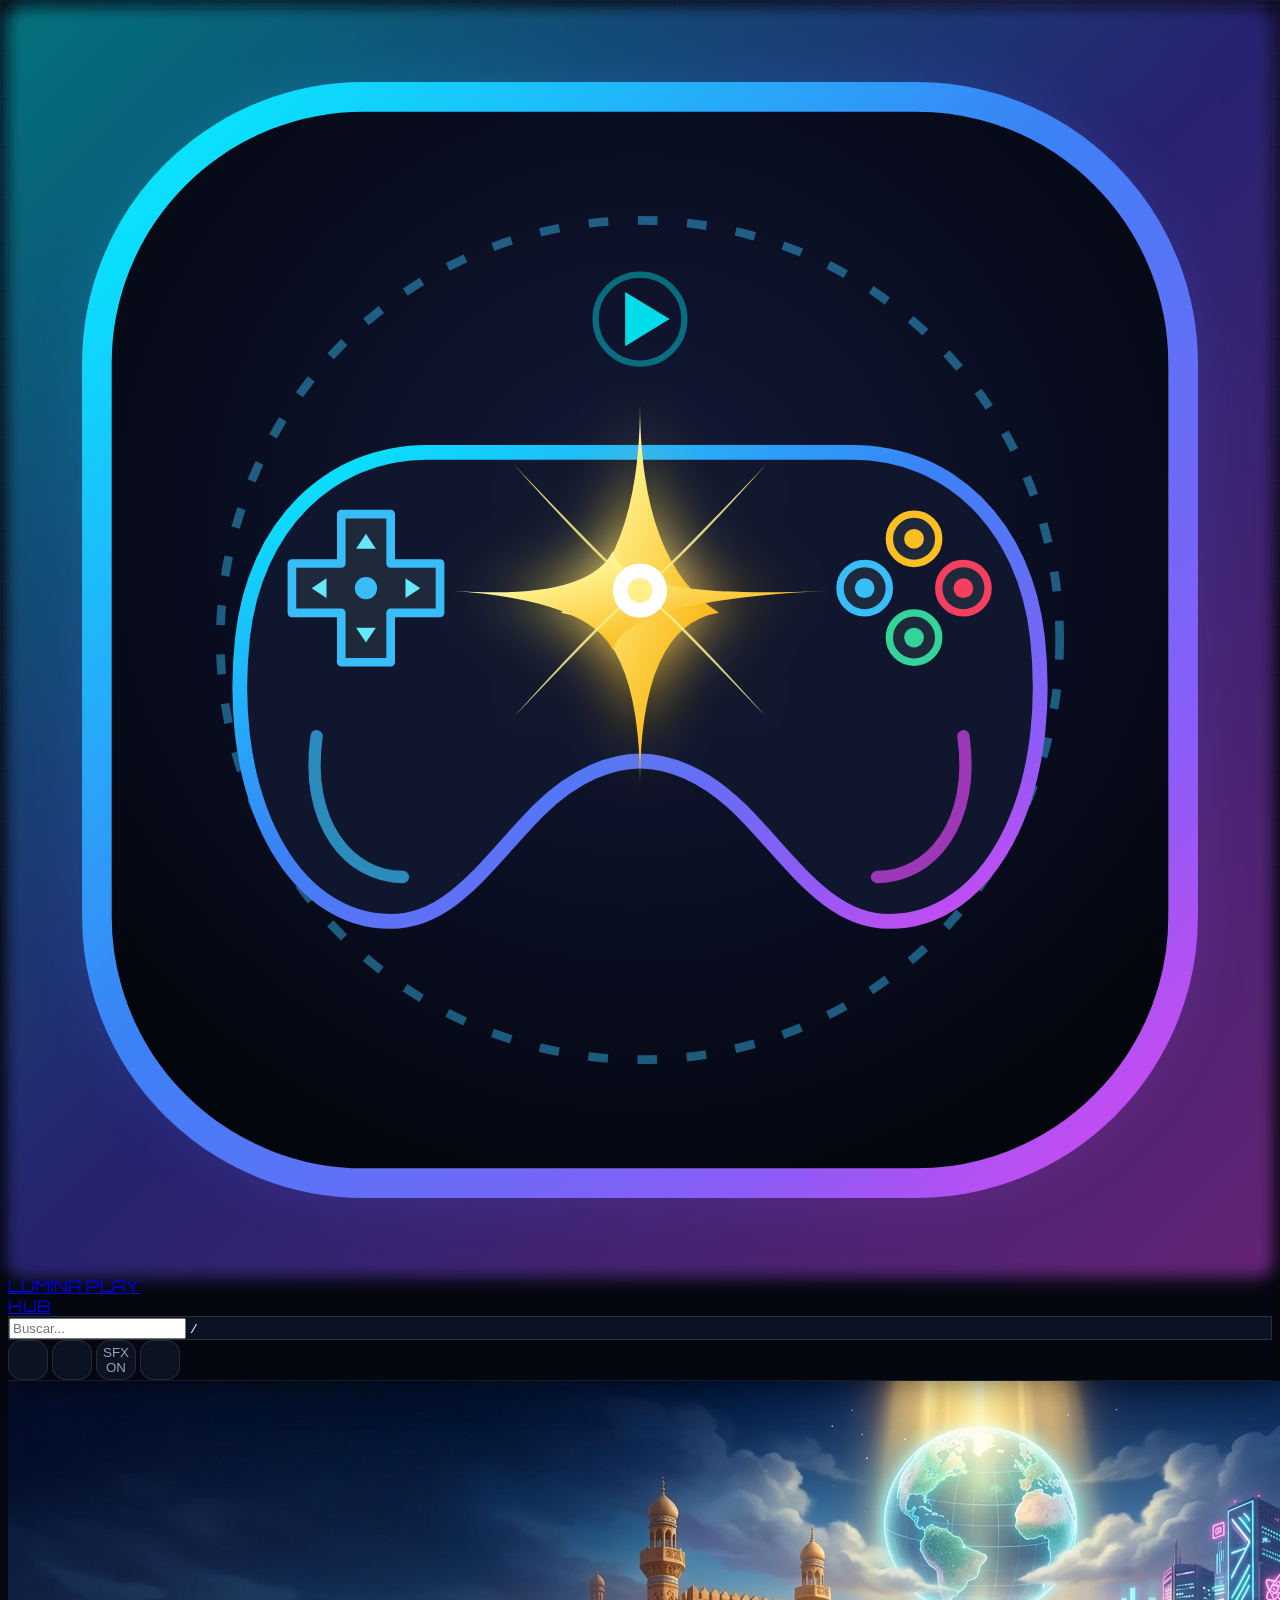
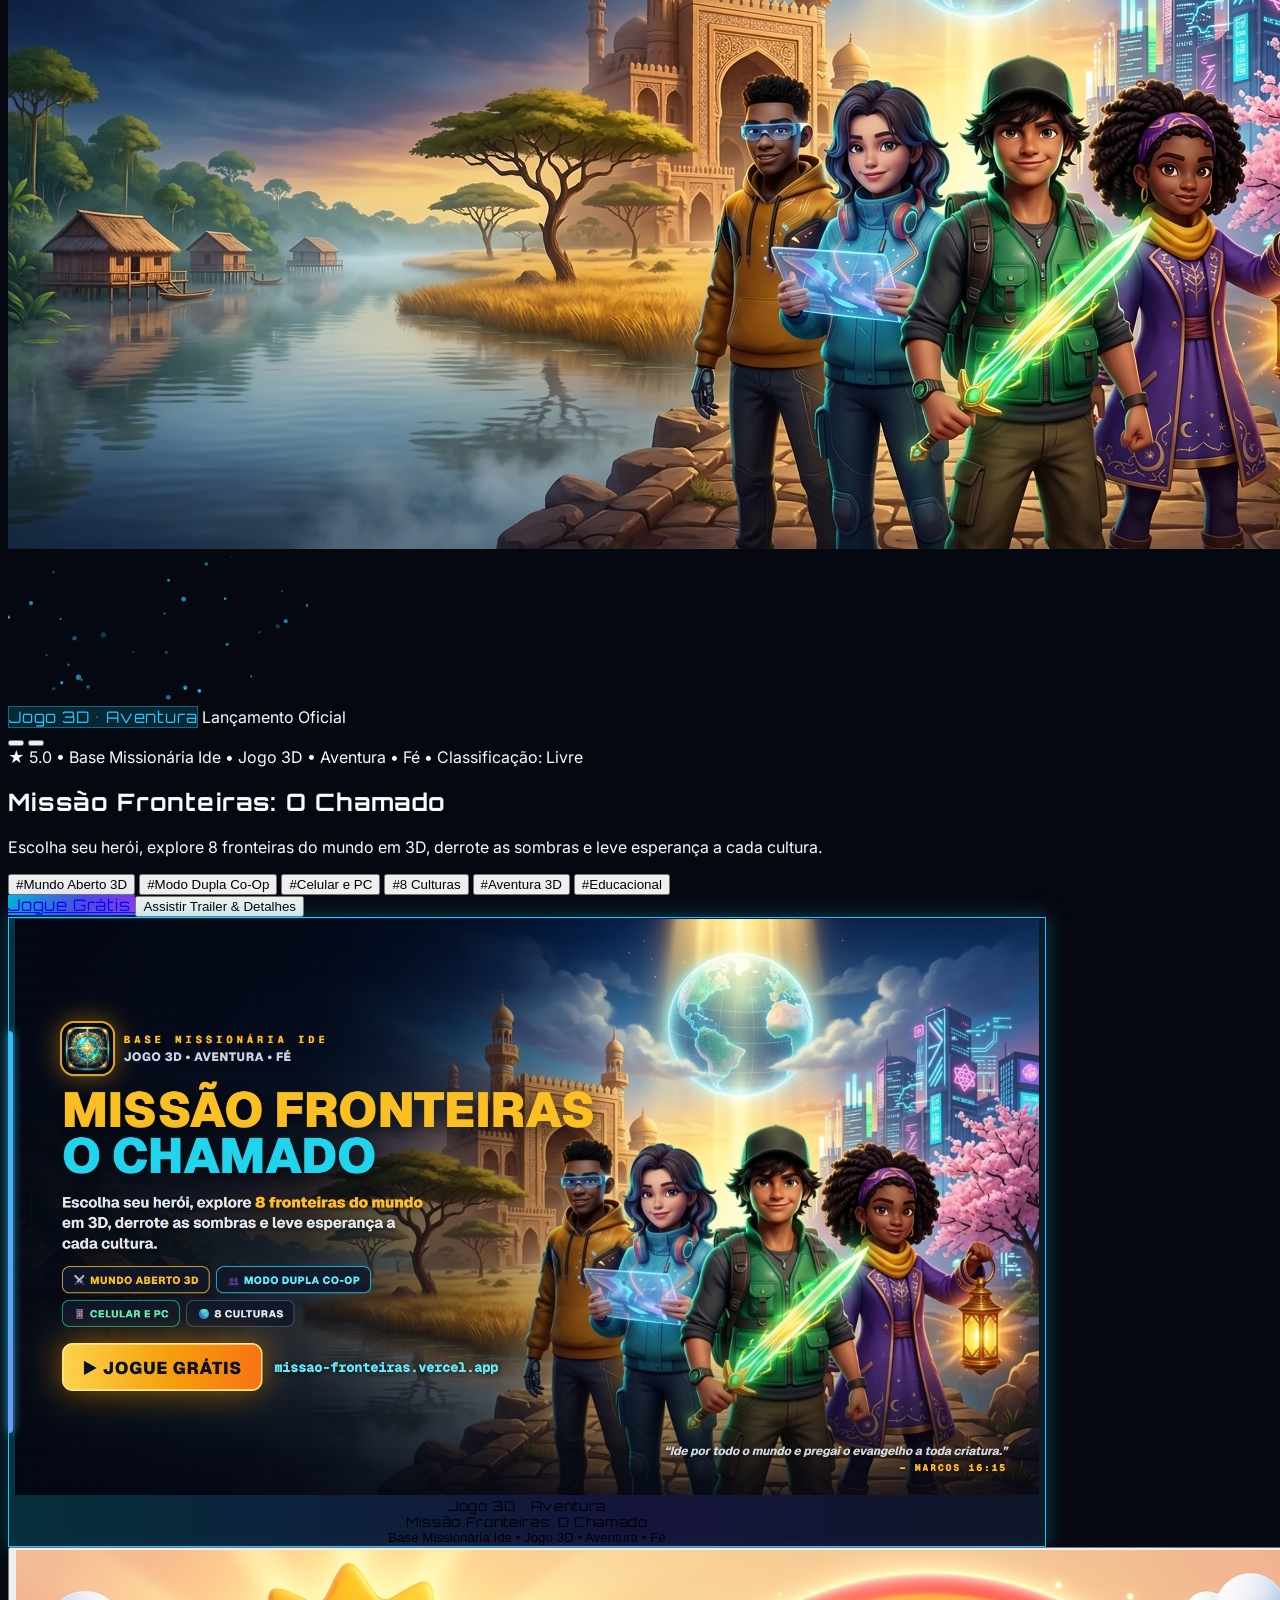
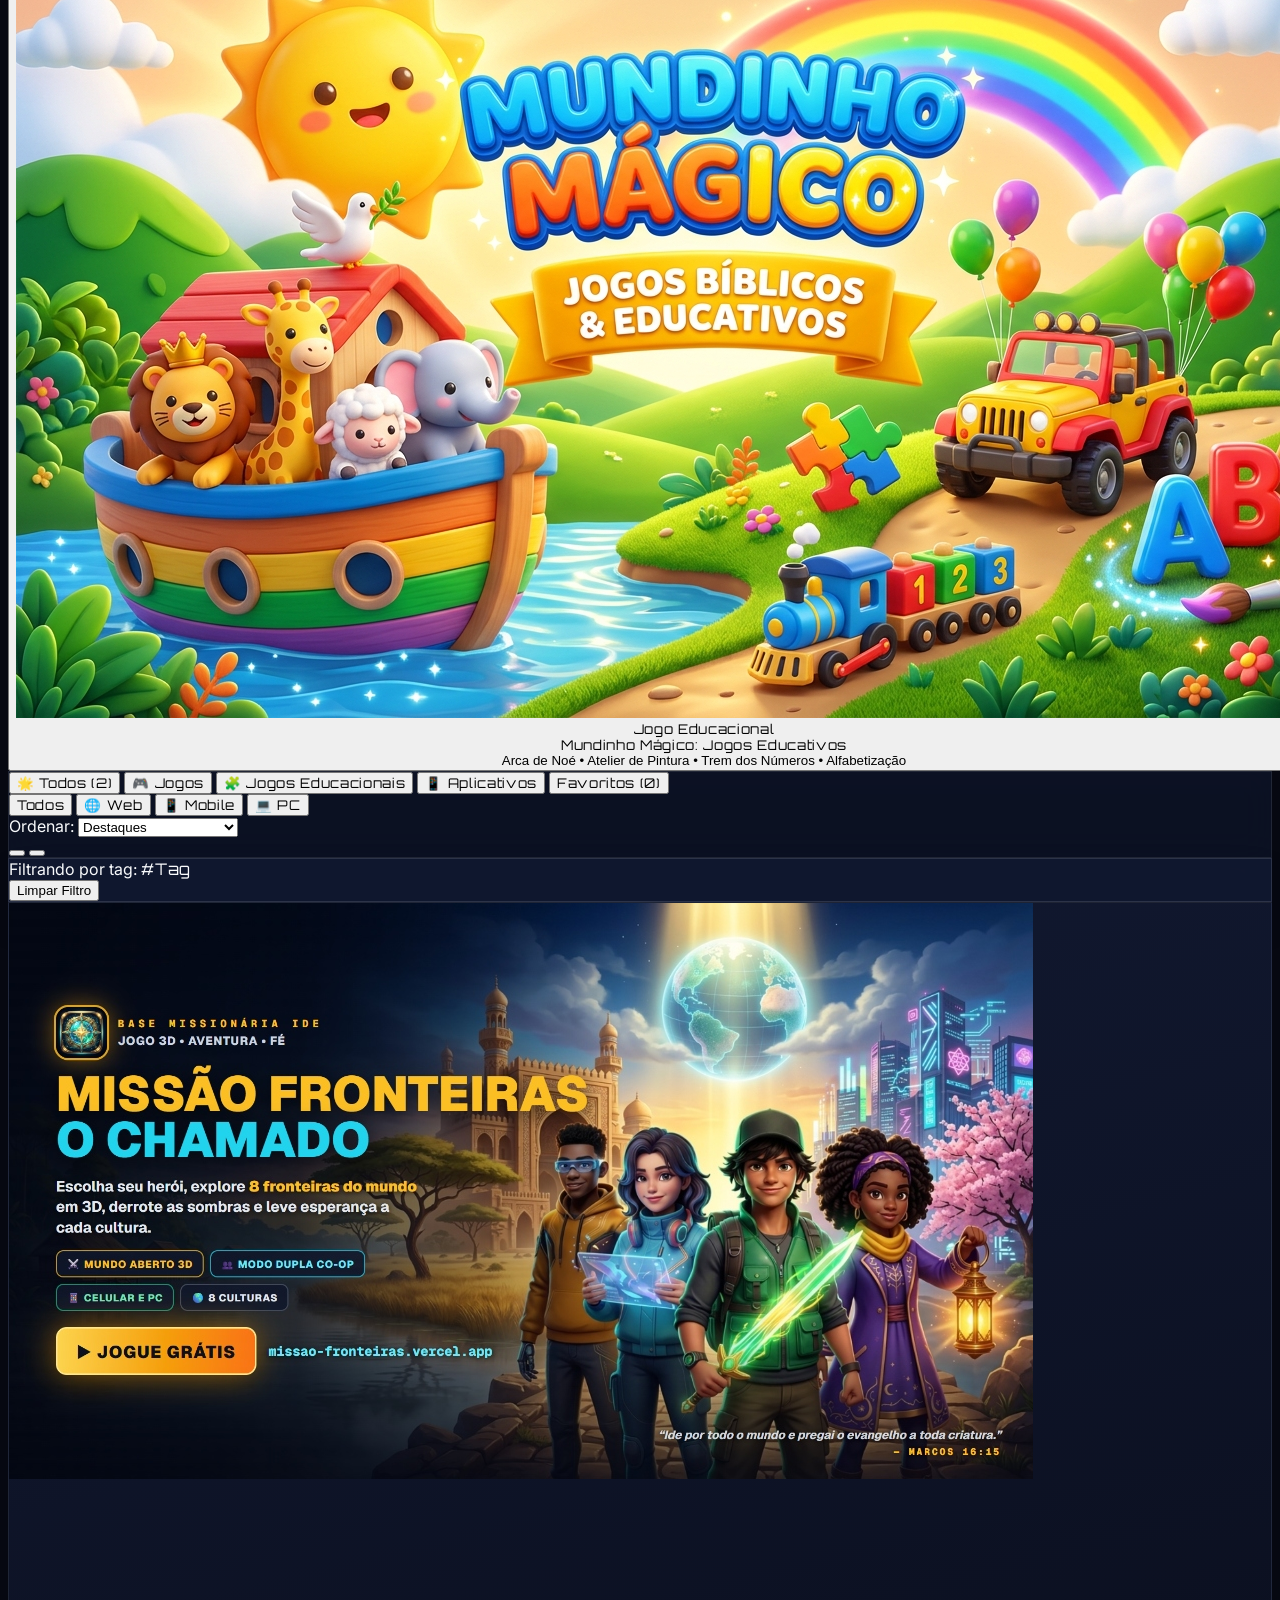
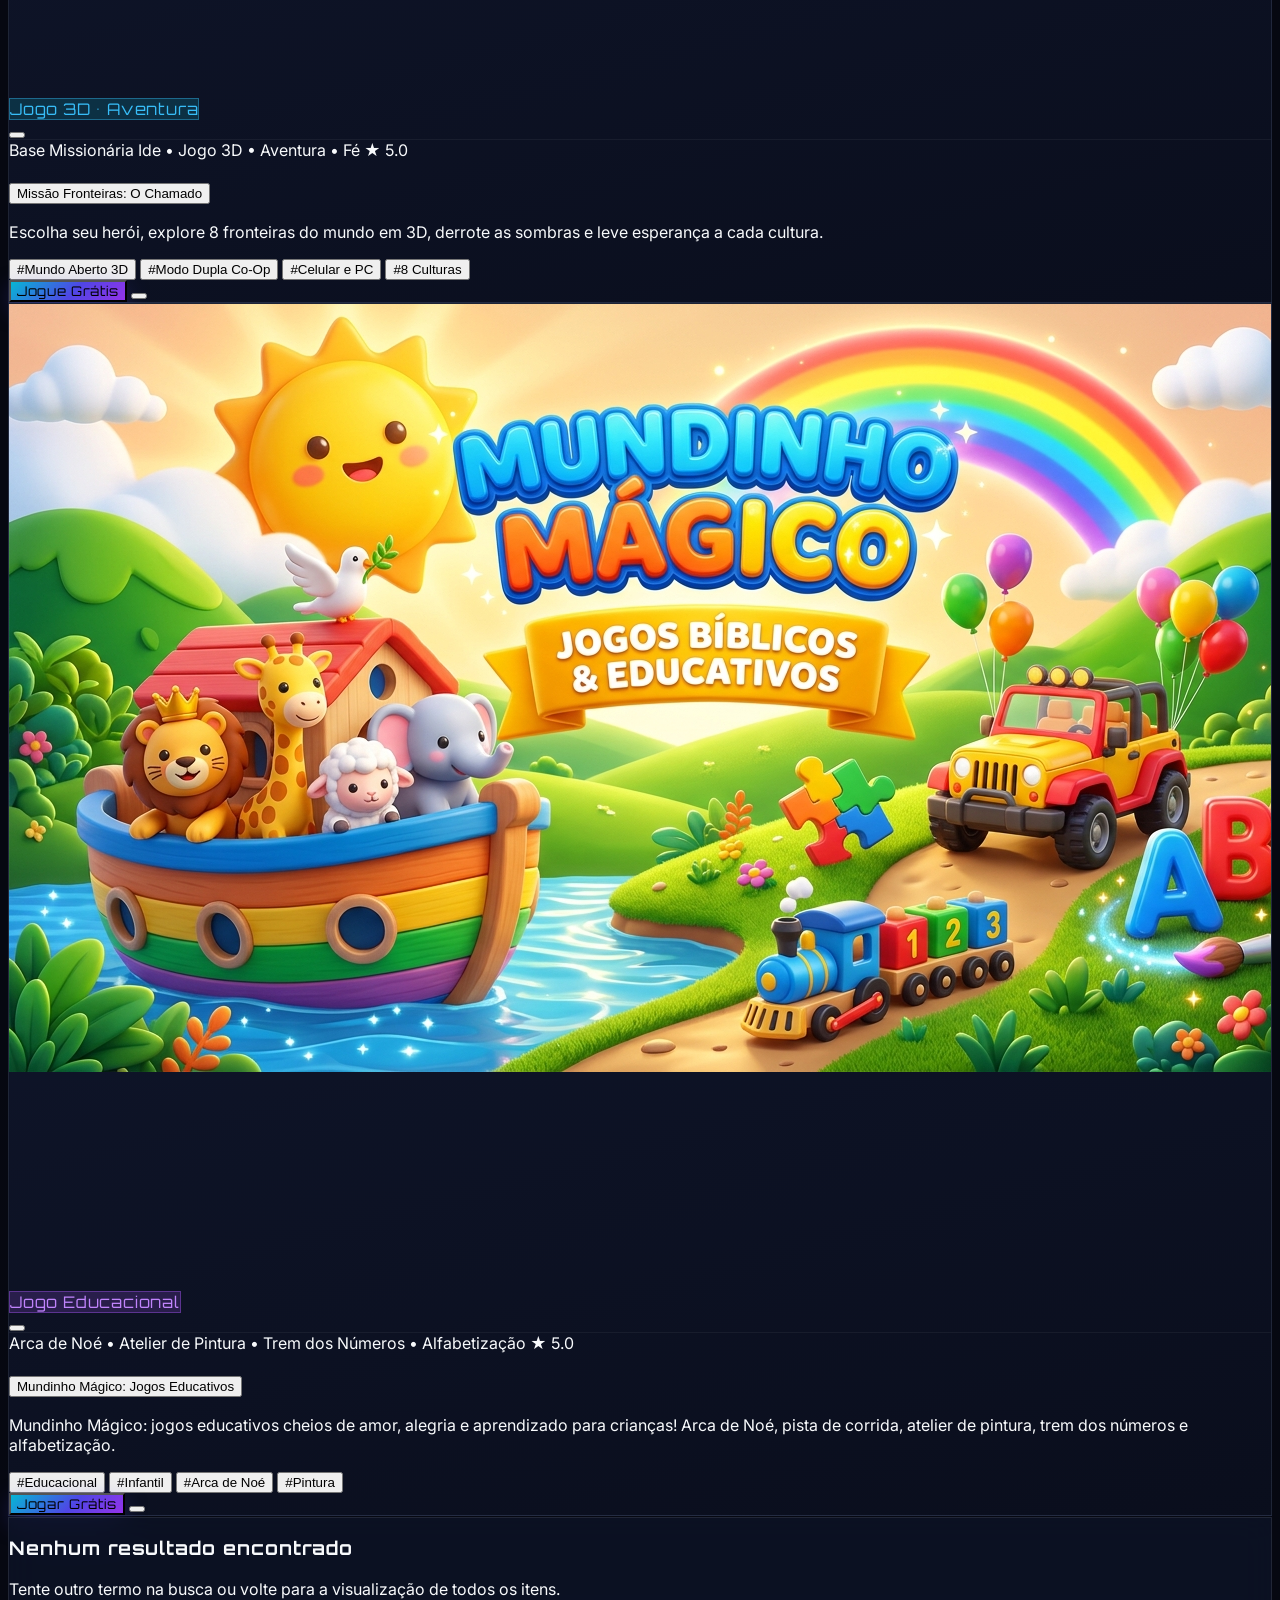
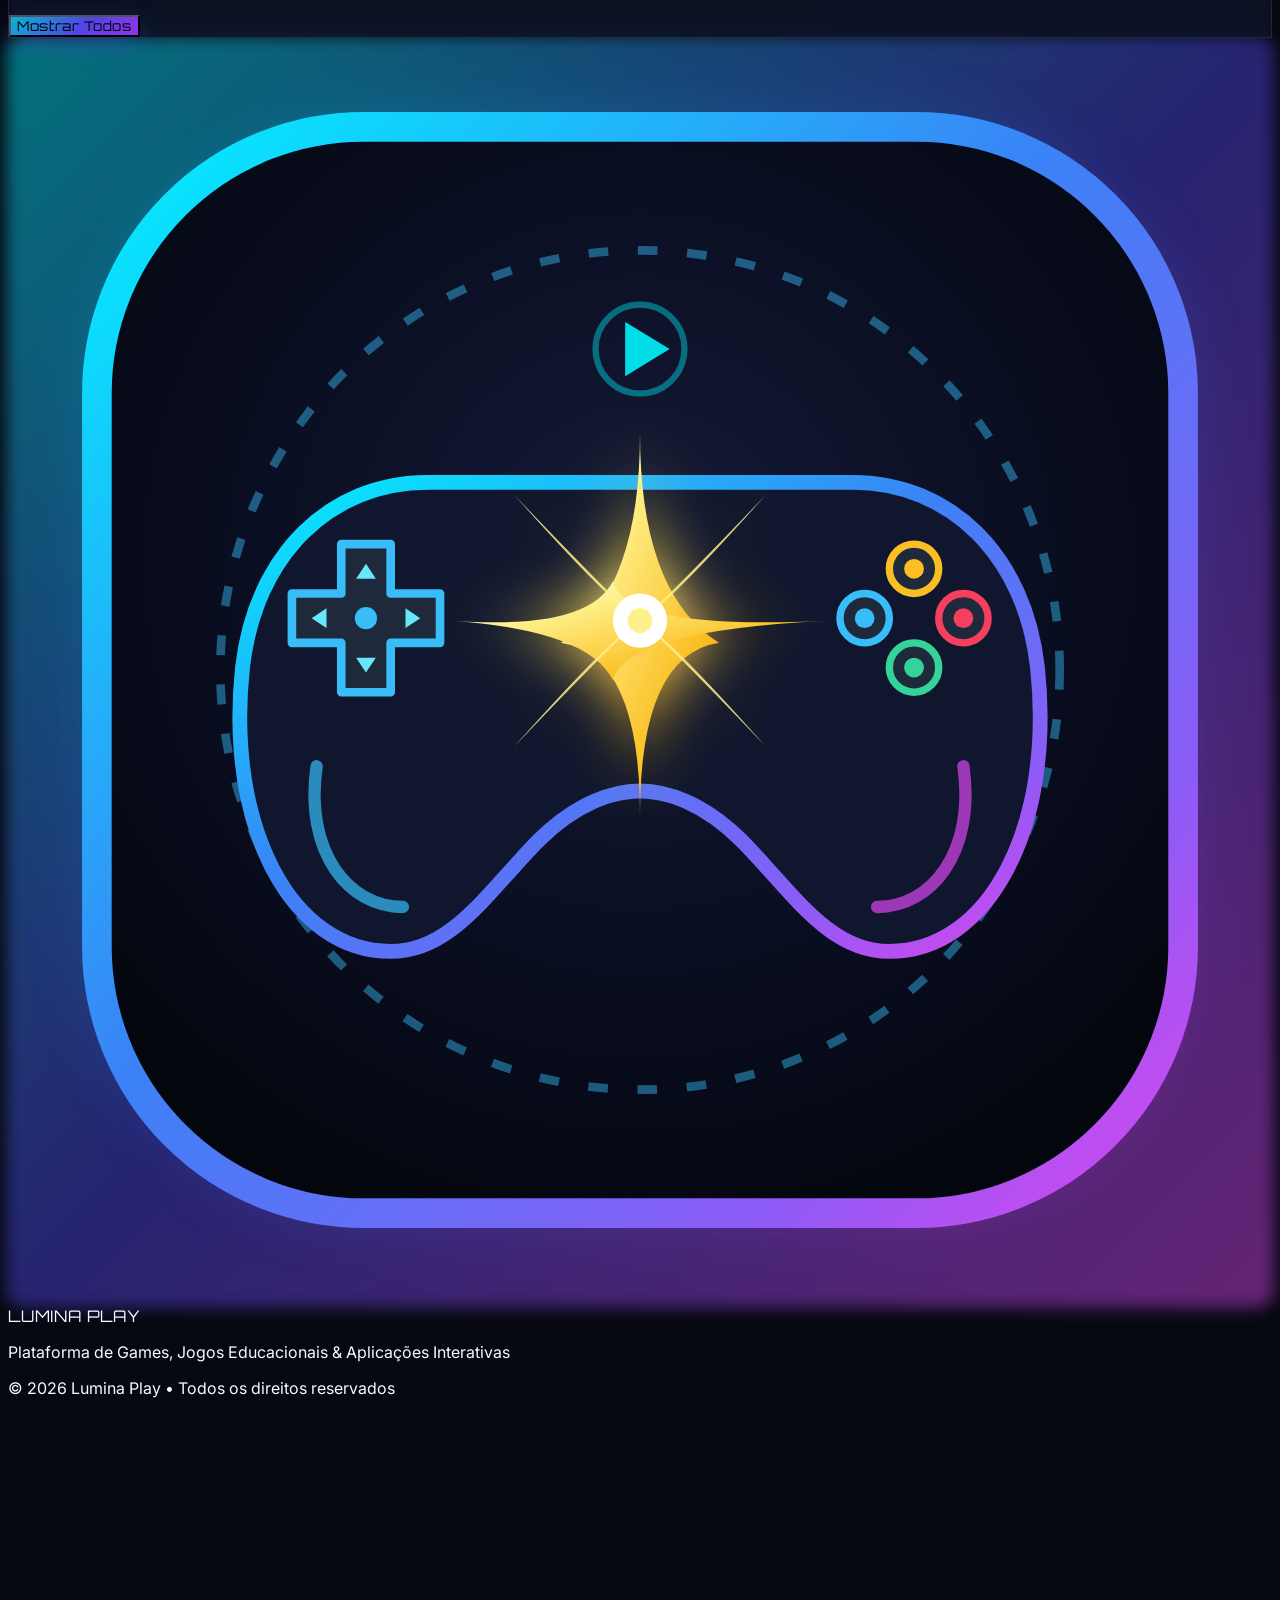
==== commit e2e6fc26: "fix(icons): padronizar icones Lucide em kebab-case garantindo exibicao das setas do carrossel" ====
--- a/index.html
+++ b/index.html
@@ -86,7 +86,7 @@
           <span>Explorar</span>
         </a>
         <a href="#catalogoCompleto" class="header-nav-link whitespace-nowrap">
-          <i data-lucide="Gamepad2" class="w-4 h-4 shrink-0"></i>
+          <i data-lucide="gamepad-2" class="w-4 h-4 shrink-0"></i>
           <span>Catálogo</span>
         </a>
         <button type="button" data-nav-cat="favoritos" class="header-nav-link nav-cat-btn text-rose-300 hover:text-white whitespace-nowrap">
@@ -143,7 +143,7 @@
           title="Ativar/Desativar Efeitos Sonoros"
           aria-label="Ativar ou Desativar Som"
         >
-          <i id="soundIcon" data-lucide="Volume2" class="w-4 h-4 text-cyan-400"></i>
+          <i id="soundIcon" data-lucide="volume-2" class="w-4 h-4 text-cyan-400"></i>
           <span id="soundStatusText" class="sr-only">SFX ON</span>
         </button>
 
@@ -184,7 +184,7 @@
             <span>Explorar Destaques</span>
           </a>
           <a href="#catalogoCompleto" class="mobile-dropdown-link">
-            <i data-lucide="Gamepad2" class="w-4 h-4 text-purple-400 shrink-0"></i>
+            <i data-lucide="gamepad-2" class="w-4 h-4 text-purple-400 shrink-0"></i>
             <span>Catálogo de Games & Apps</span>
           </a>
           <button type="button" data-nav-cat="favoritos" class="mobile-dropdown-link text-left justify-between">
@@ -239,10 +239,10 @@
           <!-- Controles de Setas Anterior / Próximo -->
           <div id="heroControlsWrapper" class="flex items-center gap-1.5 sm:gap-2">
             <button id="btnHeroPrev" type="button" class="w-8 h-8 sm:w-9 sm:h-9 rounded-xl bg-slate-950/75 hover:bg-cyan-500 hover:text-slate-950 text-white border border-white/15 backdrop-blur-md flex items-center justify-center transition" title="Slide Anterior">
-              <i data-lucide="ChevronLeft" class="w-4 h-4 sm:w-5 sm:h-5"></i>
+              <i data-lucide="chevron-left" class="w-4 h-4 sm:w-5 sm:h-5"></i>
             </button>
             <button id="btnHeroNext" type="button" class="w-8 h-8 sm:w-9 sm:h-9 rounded-xl bg-slate-950/75 hover:bg-cyan-500 hover:text-slate-950 text-white border border-white/15 backdrop-blur-md flex items-center justify-center transition" title="Próximo Slide">
-              <i data-lucide="ChevronRight" class="w-4 h-4 sm:w-5 sm:h-5"></i>
+              <i data-lucide="chevron-right" class="w-4 h-4 sm:w-5 sm:h-5"></i>
             </button>
           </div>
         </div>
@@ -277,9 +277,9 @@
               href="https://missao-fronteiras.vercel.app/"
               class="btn-launch px-6 py-3 rounded-xl sm:rounded-2xl font-gamer font-bold text-xs sm:text-sm text-white uppercase tracking-wider flex items-center justify-center gap-2.5 cursor-pointer"
             >
-              <i data-lucide="Play" class="w-4 h-4 fill-white"></i>
+              <i data-lucide="play" class="w-4 h-4 fill-white"></i>
               <span id="heroLaunchBtnText">Jogue Grátis</span>
-              <i data-lucide="ExternalLink" class="w-4 h-4 opacity-80"></i>
+              <i data-lucide="external-link" class="w-4 h-4 opacity-80"></i>
             </a>
 
             <button
@@ -356,10 +356,10 @@
           <!-- Alternador de Visualização Grade / Lista -->
           <div class="flex items-center gap-1 bg-slate-950 p-1 rounded-xl border border-slate-800">
             <button id="btnViewGrid" type="button" class="p-1.5 rounded-lg bg-cyan-500 text-slate-950 transition" title="Visualização em Grade">
-              <i data-lucide="LayoutGrid" class="w-4 h-4"></i>
+              <i data-lucide="layout-grid" class="w-4 h-4"></i>
             </button>
             <button id="btnViewList" type="button" class="p-1.5 rounded-lg bg-slate-950 border border-slate-800 text-slate-400 hover:text-white transition" title="Visualização em Lista">
-              <i data-lucide="List" class="w-4 h-4"></i>
+              <i data-lucide="list" class="w-4 h-4"></i>
             </button>
           </div>
         </div>
@@ -384,7 +384,7 @@
 
       <!-- Estado Vazio de Busca / Filtro Sem Resultados -->
       <div id="emptyCatalogState" class="hidden glass-surface rounded-3xl p-12 text-center max-w-md mx-auto">
-        <i data-lucide="SearchX" class="w-12 h-12 text-cyan-400 mx-auto mb-3"></i>
+        <i data-lucide="search-x" class="w-12 h-12 text-cyan-400 mx-auto mb-3"></i>
         <h3 class="font-gamer text-lg font-bold text-white mb-1">Nenhum resultado encontrado</h3>
         <p class="text-xs text-slate-400 mb-5">Tente outro termo na busca ou volte para a visualização de todos os itens.</p>
         <button id="btnClearSearch" type="button" class="btn-launch px-5 py-2.5 rounded-xl text-xs font-gamer font-bold text-white uppercase">
@@ -469,7 +469,7 @@
               class="p-2.5 sm:p-3 rounded-xl sm:rounded-2xl bg-slate-900/80 hover:bg-slate-800 border border-white/15 text-cyan-300 transition"
               title="Compartilhar Link"
             >
-              <i data-lucide="Share2" class="w-4 h-4"></i>
+              <i data-lucide="share-2" class="w-4 h-4"></i>
             </button>
           </div>
         </div>
@@ -528,9 +528,9 @@
             href="https://missao-fronteiras.vercel.app/"
             class="btn-launch px-6 sm:px-8 py-3 sm:py-3.5 rounded-xl sm:rounded-2xl font-gamer font-bold text-xs sm:text-sm text-white uppercase tracking-wider flex items-center justify-center gap-2.5 shadow-xl cursor-pointer"
           >
-            <i data-lucide="Play" class="w-4 h-4 fill-white"></i>
+            <i data-lucide="play" class="w-4 h-4 fill-white"></i>
             <span>Jogar (Abrir PWA / App)</span>
-            <i data-lucide="ExternalLink" class="w-4 h-4"></i>
+            <i data-lucide="external-link" class="w-4 h-4"></i>
           </a>
         </div>
       </div>
@@ -542,7 +542,7 @@
   <!-- TOAST NOTIFICATION FLUTUANTE                                          -->
   <!-- ===================================================================== -->
   <div id="toastNotification" class="glass-surface-elevated rounded-2xl px-4 py-3 border-cyan-400/40 flex items-center gap-3 shadow-2xl">
-    <i id="toastIcon" data-lucide="CheckCircle2" class="w-5 h-5 text-cyan-400"></i>
+    <i id="toastIcon" data-lucide="check-circle-2" class="w-5 h-5 text-cyan-400"></i>
     <span id="toastMessage" class="text-xs sm:text-sm font-medium text-white">Notificação do sistema</span>
   </div>
 
@@ -551,15 +551,15 @@
   <!-- ===================================================================== -->
   <nav class="mobile-bottom-nav" aria-label="Navegação Rápida Mobile">
     <button type="button" data-mobile-target="inicio" class="mobile-nav-item is-active">
-      <i data-lucide="Compass" class="w-5 h-5 mb-1"></i>
+      <i data-lucide="compass" class="w-5 h-5 mb-1"></i>
       <span>Início</span>
     </button>
     <button type="button" data-mobile-target="catalogo" class="mobile-nav-item">
-      <i data-lucide="Gamepad2" class="w-5 h-5 mb-1"></i>
+      <i data-lucide="gamepad-2" class="w-5 h-5 mb-1"></i>
       <span>Catálogo</span>
     </button>
     <button type="button" data-mobile-target="favoritos" class="mobile-nav-item">
-      <i data-lucide="Heart" class="w-5 h-5 mb-1"></i>
+      <i data-lucide="heart" class="w-5 h-5 mb-1"></i>
       <span>Favoritos (<span id="mobileCountFavorites">0</span>)</span>
     </button>
   </nav>
